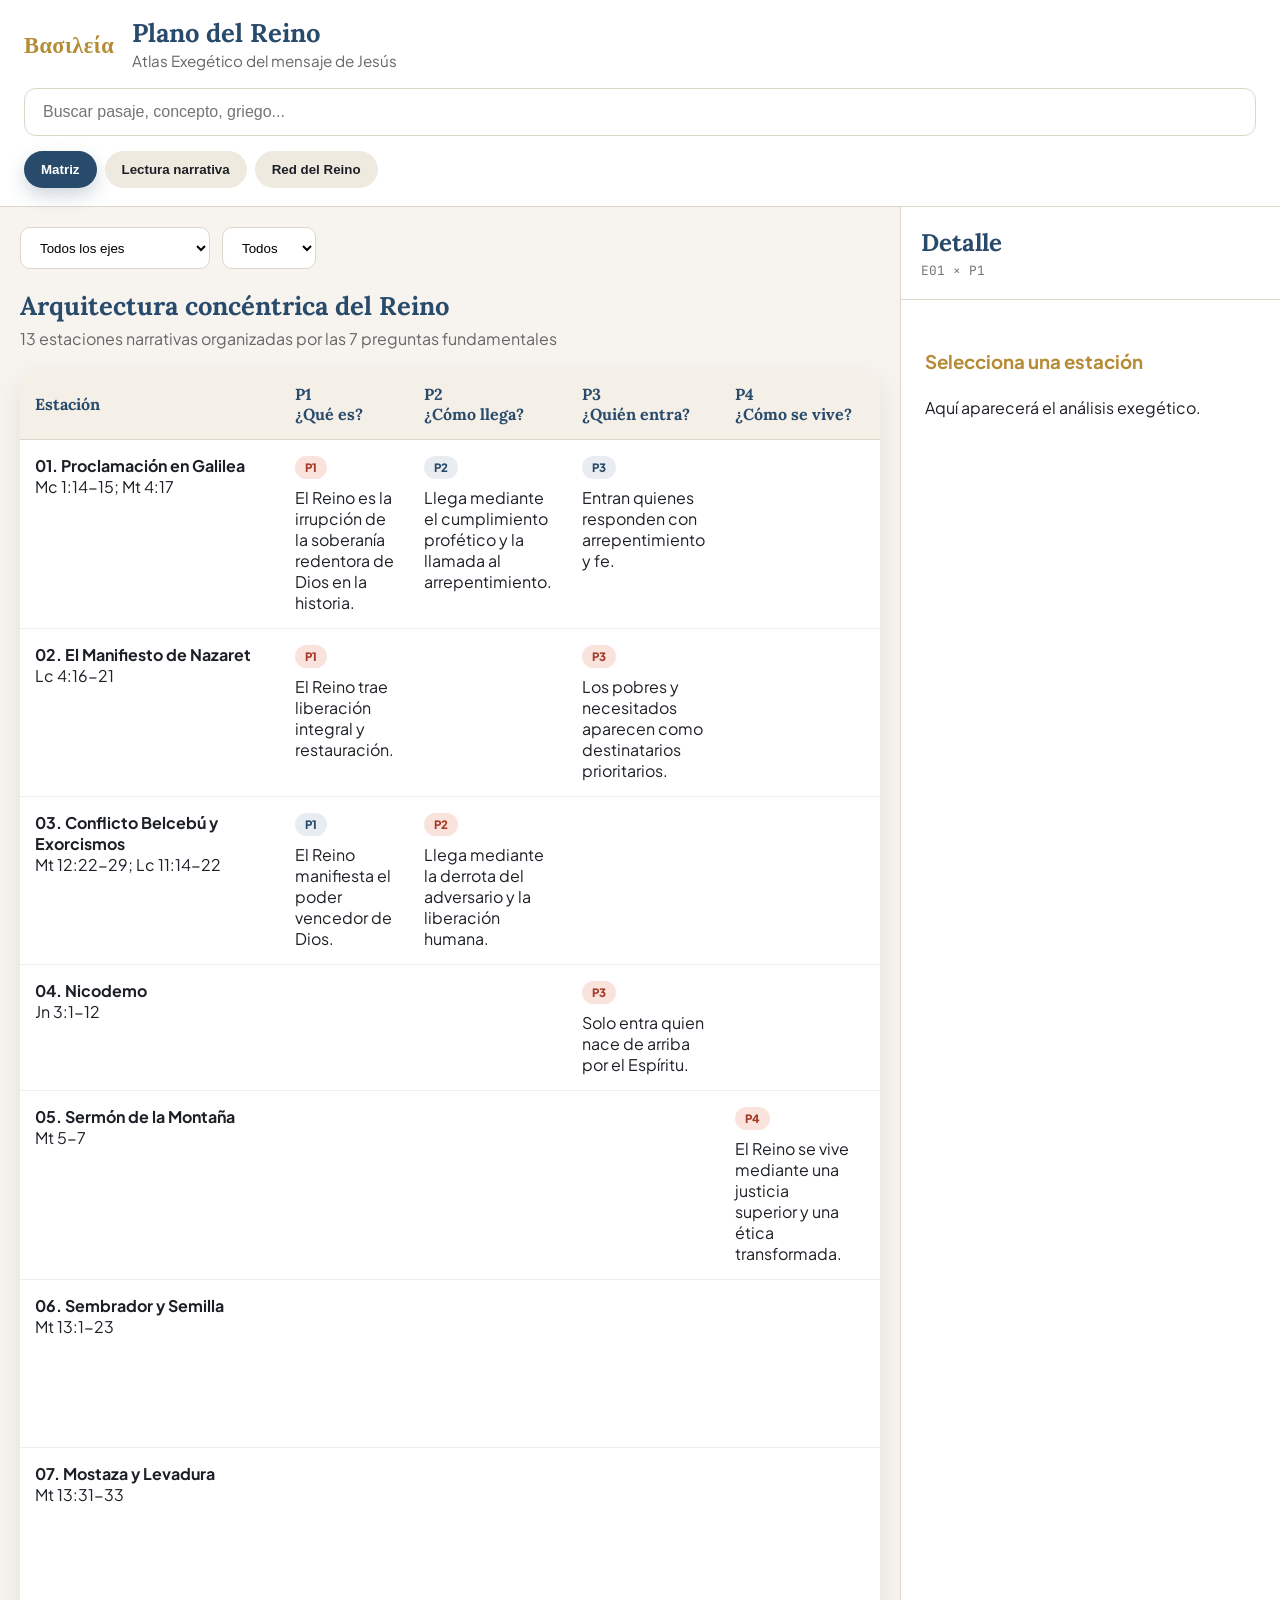
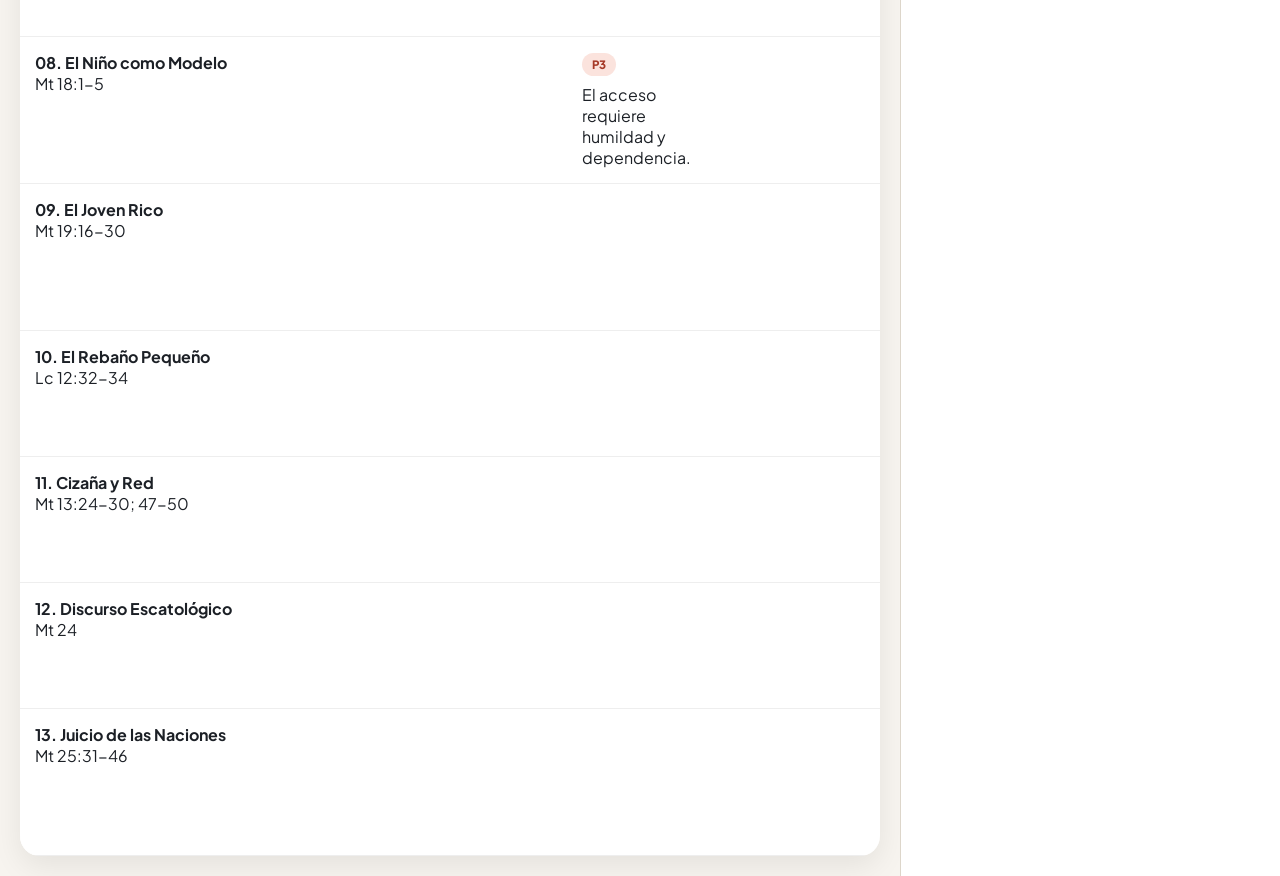
==== index.html @ 62391faa "Rename index (1).html to index.html" ====
<!DOCTYPE html>
<html lang="es">
<head>
  <meta charset="UTF-8">
  <meta name="viewport" content="width=device-width, initial-scale=1.0">
  <title>Plano del Reino | Atlas Exegético</title>
  <link rel="stylesheet" href="styles.css">
  <link href="https://fonts.googleapis.com/css2?family=Lora:wght@500;600;700&family=Plus+Jakarta+Sans:wght@400;500;600;700&family=JetBrains+Mono:wght@400;500&display=swap" rel="stylesheet">
</head>
<body>
  <header class="topbar">
    <div class="brand">
      <div class="logo">Βασιλεία</div>
      <div>
        <h1>Plano del Reino</h1>
        <p>Atlas Exegético del mensaje de Jesús</p>
      </div>
    </div>

    <div class="search-container">
      <input id="searchInput" type="search" placeholder="Buscar pasaje, concepto, griego..." aria-label="Buscar">
    </div>

    <div class="view-switcher" role="tablist" aria-label="Cambiar vista principal">
      <button class="view-btn active" onclick="changeView('matrix', event)" data-view="matrix" aria-pressed="true">Matriz</button>
      <button class="view-btn" onclick="changeView('narrative', event)" data-view="narrative" aria-pressed="false">Lectura narrativa</button>
      <button class="view-btn" onclick="changeView('graph', event)" data-view="graph" aria-pressed="false">Red del Reino</button>
    </div>
  </header>

  <main class="workspace">
    <section class="main-area">
      <div class="filters">
        <select id="axisFilter" aria-label="Filtrar por eje">
          <option value="all">Todos los ejes</option>
          <option value="P1">P1 — ¿Qué es?</option>
          <option value="P2">P2 — ¿Cómo llega?</option>
          <option value="P3">P3 — ¿Quién entra?</option>
          <option value="P4">P4 — ¿Cómo se vive?</option>
          <option value="P5">P5 — ¿Cómo crece?</option>
          <option value="P6">P6 — ¿Qué promete?</option>
          <option value="P7">P7 — ¿Cómo culmina?</option>
        </select>

        <select id="typeFilter" aria-label="Filtrar por tipo">
          <option value="all">Todos</option>
          <option value="primary">Núcleo</option>
          <option value="secondary">Eje</option>
        </select>
      </div>

      <div class="section-header">
        <h2>Arquitectura concéntrica del Reino</h2>
        <p>13 estaciones narrativas organizadas por las 7 preguntas fundamentales</p>
      </div>

      <div class="matrix-container">
        <table>
          <thead>
            <tr>
              <th>Estación</th>
              <th>P1<br>¿Qué es?</th>
              <th>P2<br>¿Cómo llega?</th>
              <th>P3<br>¿Quién entra?</th>
              <th>P4<br>¿Cómo se vive?</th>
              <th>P5<br>¿Cómo crece?</th>
              <th>P6<br>¿Qué promete?</th>
              <th>P7<br>¿Cómo culmina?</th>
            </tr>
          </thead>
          <tbody id="matrixBody"></tbody>
        </table>
      </div>

      <div id="narrativeView" class="hidden"></div>

      <section id="networkView" class="hidden">
        <div class="network-toolbar" aria-label="Subvistas de la red">
          <button id="mapToggle" class="view-btn active" type="button" aria-pressed="true" onclick="toggleNetworkView('map', event)">Mapa</button>
          <button id="graphToggle" class="view-btn" type="button" aria-pressed="false" onclick="toggleNetworkView('graph', event)">Grafo</button>
        </div>

        <div id="mapView">
          <div class="kingdom-map">
            <div class="ring ring-7"><span>P7<br>Consumación</span></div>
            <div class="ring ring-6"><span>P6<br>Promesa</span></div>
            <div class="ring ring-5"><span>P5<br>Crecimiento</span></div>
            <div class="ring ring-4"><span>P4<br>Vida del Reino</span></div>
            <div class="ring ring-3"><span>P3<br>Entrada</span></div>
            <div class="ring ring-2"><span>P2<br>Llegada</span></div>
            <div class="ring ring-1"><span>P1<br>Naturaleza</span></div>

            <div class="center-core">
              <h2>Βασιλεία</h2>
              <p>Reino de Dios</p>
              <small>Centro integrador</small>
            </div>
          </div>

          <div id="mapStations"></div>
        </div>

        <div id="graphView" class="hidden">
          <div class="graph-container">
            <svg id="kingdomGraph" preserveAspectRatio="xMidYMid meet"></svg>
          </div>

          <div class="graph-info">
            <h2>Red conceptual del Reino</h2>
            <p>Las estaciones están conectadas según su relación teológica y narrativa.</p>
          </div>
        </div>
      </section>
    </section>

    <aside class="detail-panel">
      <div class="panel-header">
        <h2>Detalle</h2>
        <span>E01 × P1</span>
      </div>

      <div class="panel-content" id="detailContent">
        <h3>Selecciona una estación</h3>
        <p>Aquí aparecerá el análisis exegético.</p>
      </div>
    </aside>
  </main>

  <script src="app.js"></script>
</body>
</html>
---- styles.css ----
:root {
  --paper: #F7F4EF;
  --white: #FFFFFF;
  --ink: #1C2026;
  --blue: #294B6B;
  --gold: #B58B35;
  --red: #A63A28;
  --border: #DDD6CA;
  --soft: #EFEAE0;

  --shadow-sm: 0 4px 12px rgba(0, 0, 0, 0.06);
  --shadow-md: 0 10px 30px rgba(0, 0, 0, 0.08);
  --shadow-lg: 0 12px 40px rgba(0, 0, 0, 0.14);

  --radius-sm: 10px;
  --radius-md: 16px;
  --radius-lg: 20px;

  --header-height: 180px;
  --panel-width: 380px;
  --content-max: 1600px;
}

*,
*::before,
*::after {
  box-sizing: border-box;
}

html {
  color-scheme: light;
}

body {
  margin: 0;
  background: var(--paper);
  color: var(--ink);
  font-family: "Plus Jakarta Sans", sans-serif;
  min-height: 100vh;
  overflow-x: hidden;
}

/* HEADER */
.topbar {
  background: var(--white);
  border-bottom: 1px solid var(--border);
  padding: 18px 24px;
}

.brand {
  display: flex;
  align-items: center;
  gap: 18px;
  flex-wrap: wrap;
}

.logo {
  font-family: "Lora", serif;
  font-size: 1.4rem;
  color: var(--gold);
  font-weight: 700;
  letter-spacing: 0.02em;
}

.brand h1 {
  margin: 0;
  font-family: "Lora", serif;
  color: var(--blue);
  font-size: clamp(1.4rem, 2vw, 1.9rem);
  line-height: 1.15;
}

.brand p {
  margin: 4px 0 0;
  color: #666;
  font-size: 0.95rem;
}

.search-container {
  margin-top: 18px;
}

.search-container input {
  width: 100%;
  padding: 14px 18px;
  border-radius: 12px;
  border: 1px solid var(--border);
  background: var(--white);
  font-size: 1rem;
  outline: none;
}

.search-container input:focus {
  border-color: var(--blue);
  box-shadow: 0 0 0 3px rgba(41, 75, 107, 0.14);
}

.view-switcher,
.network-toolbar {
  display: flex;
  gap: 8px;
  margin-top: 15px;
  flex-wrap: wrap;
}

.view-btn {
  appearance: none;
  border: 1px solid transparent;
  background: var(--soft);
  color: var(--ink);
  padding: 10px 16px;
  border-radius: 999px;
  font-weight: 700;
  cursor: pointer;
  transition: transform 0.18s ease, background-color 0.18s ease, color 0.18s ease, box-shadow 0.18s ease, border-color 0.18s ease;
}

.view-btn:hover {
  transform: translateY(-1px);
}

.view-btn:focus-visible {
  outline: 3px solid rgba(41, 75, 107, 0.28);
  outline-offset: 2px;
}

.view-btn.active,
.view-btn[aria-pressed="true"] {
  background: var(--blue);
  color: var(--white);
  box-shadow: 0 8px 18px rgba(41, 75, 107, 0.22);
  border-color: rgba(41, 75, 107, 0.16);
}

/* LAYOUT */
.workspace {
  display: grid;
  grid-template-columns: minmax(0, 1fr) var(--panel-width);
  min-height: calc(100vh - var(--header-height));
}

.main-area {
  min-width: 0;
  padding: 20px;
  overflow: auto;
}

.section-header {
  margin-bottom: 20px;
}

.section-header h2 {
  margin: 0;
  font-family: "Lora", serif;
  color: var(--blue);
  font-size: clamp(1.3rem, 2vw, 1.7rem);
}

.section-header p {
  margin: 6px 0 0;
  color: #666;
}

/* FILTERS */
.filters {
  display: flex;
  gap: 12px;
  flex-wrap: wrap;
  margin-bottom: 20px;
}

.filters select {
  padding: 10px 15px;
  border-radius: 10px;
  border: 1px solid var(--border);
  background: var(--white);
  min-height: 42px;
}

/* MATRIX */
.matrix-container {
  background: var(--white);
  border-radius: var(--radius-lg);
  overflow: auto;
  box-shadow: var(--shadow-md);
  -webkit-overflow-scrolling: touch;
  max-width: 100%;
}

.matrix-container table {
  border-collapse: collapse;
  width: 100%;
  min-width: 1200px;
}

.matrix-container th {
  position: sticky;
  top: 0;
  z-index: 2;
  background: #F4EFE7;
  padding: 15px;
  font-family: "Lora", serif;
  color: var(--blue);
  border-bottom: 1px solid var(--border);
  text-align: left;
  white-space: nowrap;
}

.matrix-container td {
  padding: 15px;
  border-bottom: 1px solid #eee;
  vertical-align: top;
}

.matrix-container td:first-child {
  position: sticky;
  left: 0;
  z-index: 1;
  background: var(--white);
  min-width: 260px;
  box-shadow: 8px 0 14px rgba(0, 0, 0, 0.02);
}

.matrix-container tr:hover td {
  background: #FBF8F1;
}

.tag {
  display: inline-flex;
  align-items: center;
  justify-content: center;
  padding: 4px 10px;
  border-radius: 999px;
  font-size: 0.72rem;
  font-weight: 800;
  letter-spacing: 0.02em;
  margin-bottom: 8px;
}

.tag.primary {
  background: #FBE3DD;
  color: var(--red);
}

.tag.secondary {
  background: #E9EDF2;
  color: var(--blue);
}

/* NARRATIVE */
.hidden {
  display: none !important;
}

.narrative-card {
  background: var(--white);
  padding: 22px;
  border-radius: var(--radius-lg);
  margin-bottom: 18px;
  box-shadow: var(--shadow-md);
}

.narrative-card h3 {
  margin: 0 0 12px;
  font-family: "Lora", serif;
  color: var(--blue);
  line-height: 1.25;
}

/* NETWORK VIEWS */
#networkView {
  display: block;
}

#mapView,
#graphView {
  width: 100%;
}

.graph-info {
  margin-top: 16px;
  padding: 0 4px;
}

.graph-info h2 {
  margin: 0;
  font-family: "Lora", serif;
  color: var(--blue);
}

.graph-info p {
  margin: 8px 0 0;
  color: #666;
}

.kingdom-map {
  position: relative;
  width: min(650px, 100%);
  aspect-ratio: 1 / 1;
  margin: 24px auto;
}

.ring {
  position: absolute;
  inset: auto;
  border-radius: 50%;
  border: 1px solid var(--border);
  display: flex;
  align-items: flex-start;
  justify-content: center;
  padding-top: 18px;
  font-size: 0.85rem;
  text-align: center;
  color: var(--blue);
}

.ring span {
  background: var(--white);
  padding: 8px 14px;
  border-radius: 999px;
  box-shadow: var(--shadow-sm);
}

.ring-7 { width: 100%; height: 100%; left: 0; top: 0; }
.ring-6 { width: calc(100% - 100px); height: calc(100% - 100px); left: 50px; top: 50px; }
.ring-5 { width: calc(100% - 200px); height: calc(100% - 200px); left: 100px; top: 100px; }
.ring-4 { width: calc(100% - 300px); height: calc(100% - 300px); left: 150px; top: 150px; }
.ring-3 { width: calc(100% - 390px); height: calc(100% - 390px); left: 195px; top: 195px; }
.ring-2 { width: calc(100% - 470px); height: calc(100% - 470px); left: 235px; top: 235px; }
.ring-1 { width: calc(100% - 530px); height: calc(100% - 530px); left: 265px; top: 265px; }

.center-core {
  position: absolute;
  width: 90px;
  height: 90px;
  left: calc(50% - 45px);
  top: calc(50% - 45px);
  border-radius: 50%;
  background: var(--white);
  display: flex;
  flex-direction: column;
  align-items: center;
  justify-content: center;
  text-align: center;
  box-shadow: var(--shadow-lg);
  padding: 6px;
}

.center-core h2 {
  margin: 0;
  font-family: "Lora", serif;
  color: var(--gold);
  font-size: 1rem;
}

.center-core p {
  margin: 2px 0 0;
  font-size: 0.68rem;
}

.center-core small {
  margin-top: 2px;
  font-size: 0.62rem;
  color: #666;
}

.reference {
  font-family: "JetBrains Mono", monospace;
  background: #F4EFE7;
  padding: 10px;
  border-radius: 10px;
  margin: 15px 0;
  color: var(--blue);
}

.panel-content h2 {
  margin: 0 0 12px;
  font-family: "Lora", serif;
  color: var(--blue);
}

.panel-content h3 {
  margin-top: 22px;
  margin-bottom: 10px;
  color: var(--gold);
}

.panel-content ul {
  padding-left: 20px;
  line-height: 1.8;
}

.panel-content hr {
  border: none;
  border-top: 1px solid var(--border);
  margin: 20px 0;
}

/* SVG GRAPH */
.graph-container {
  height: 750px;
  position: relative;
  background: var(--white);
  border-radius: 20px;
  box-shadow: var(--shadow-md);
  overflow: hidden;
}

#kingdomGraph {
  width: 100%;
  height: 100%;
  display: block;
}

.node {
  cursor: pointer;
}

.node circle {
  fill: var(--white);
  stroke: var(--blue);
  stroke-width: 2;
}

.node text {
  font-family: "Plus Jakarta Sans", sans-serif;
  font-size: 13px;
  text-anchor: middle;
  pointer-events: none;
}

.center-node circle {
  stroke: var(--gold);
  stroke-width: 4;
}

.connection {
  stroke: #CCC;
  stroke-width: 1.5;
}

/* DETAIL PANEL */
.detail-panel {
  width: var(--panel-width);
  background: var(--white);
  border-left: 1px solid var(--border);
  display: flex;
  flex-direction: column;
  min-width: 0;
}

.panel-header {
  padding: 20px;
  border-bottom: 1px solid var(--border);
}

.panel-header h2 {
  margin: 0;
  font-family: "Lora", serif;
  color: var(--blue);
}

.panel-header span {
  font-family: "JetBrains Mono", monospace;
  font-size: 0.8rem;
  color: #777;
}

.panel-content {
  padding: 24px;
  line-height: 1.7;
  overflow: auto;
}

/* RESPONSIVE */
@media (max-width: 1200px) {
  .workspace {
    grid-template-columns: minmax(0, 1fr) 320px;
  }

  .matrix-container table {
    min-width: 1100px;
  }
}

@media (max-width: 900px) {
  .workspace {
    grid-template-columns: 1fr;
  }

  .detail-panel {
    display: none;
  }

  .main-area {
    padding: 14px;
  }

  .filters {
    gap: 10px;
  }

  .filters select {
    flex: 1 1 180px;
  }

  .graph-container {
    height: 420px;
  }

  .kingdom-map {
    width: 340px;
    transform: scale(0.58);
    transform-origin: top center;
    margin: 12px auto 0;
  }
}

@media (max-width: 640px) {
  .topbar {
    padding: 14px 16px;
  }

  .brand {
    gap: 10px;
  }

  .search-container {
    margin-top: 14px;
  }

  .view-switcher,
  .network-toolbar {
    gap: 6px;
  }

  .view-btn {
    padding: 9px 14px;
    font-size: 0.92rem;
  }

  .section-header h2 {
    font-size: 1.22rem;
  }

  .matrix-container {
    border-radius: 14px;
  }

  .matrix-container table {
    min-width: 980px;
  }

  .matrix-container td:first-child {
    min-width: 220px;
  }

  .graph-container {
    height: 360px;
  }

  .kingdom-map {
    width: 280px;
    transform: scale(0.5);
  }
}

@media (hover: none) {
  .view-btn:hover {
    transform: none;
  }
}
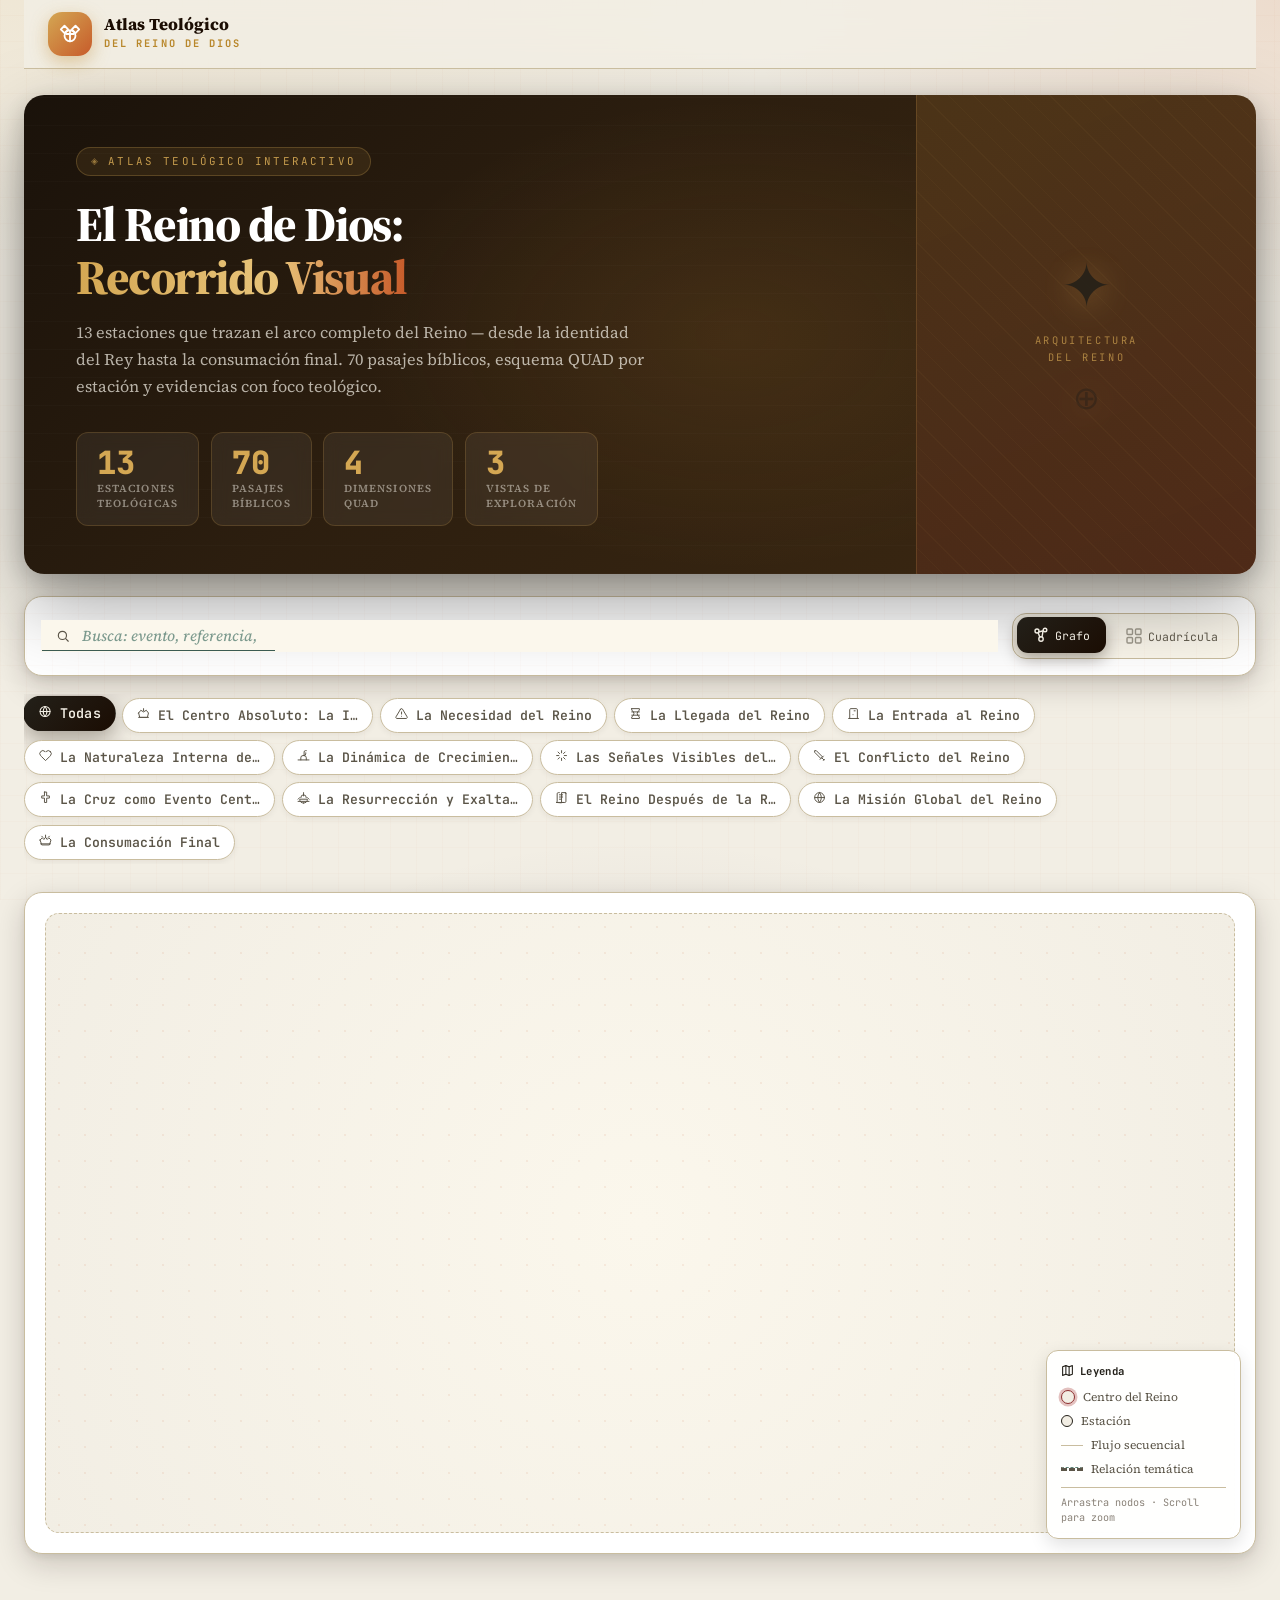
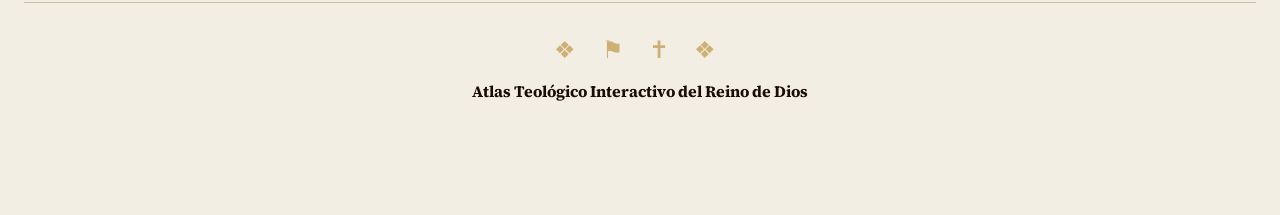
==== commit 536b9a44: "Rename index (1).html to index.html" ====
--- a/index.html
+++ b/index.html
@@ -1,131 +1,347 @@
-<!DOCTYPE html>
+<!doctype html>
 <html lang="es">
-<head>
-  <meta charset="UTF-8">
-  <meta name="viewport" content="width=device-width, initial-scale=1.0">
-  <title>Plano del Reino | Atlas Exegético</title>
-  <link rel="stylesheet" href="styles.css">
-  <link href="https://fonts.googleapis.com/css2?family=Lora:wght@500;600;700&family=Plus+Jakarta+Sans:wght@400;500;600;700&family=JetBrains+Mono:wght@400;500&display=swap" rel="stylesheet">
-</head>
-<body>
-  <header class="topbar">
-    <div class="brand">
-      <div class="logo">Βασιλεία</div>
-      <div>
-        <h1>Plano del Reino</h1>
-        <p>Atlas Exegético del mensaje de Jesús</p>
-      </div>
+  <head>
+    <meta charset="UTF-8" />
+    <meta name="viewport" content="width=device-width, initial-scale=1.0" />
+    <title>El Reino de Dios — Atlas Teológico Interactivo</title>
+
+    <!--
+    ═══════════════════════════════════════════════════════════
+    DECISIÓN TÉCNICA — GRAFO: D3.js v7 (force-simulation + SVG)
+    ═══════════════════════════════════════════════════════════
+    1. Force simulation nativa: repulsión, resortes y centro
+       sin depender de librerías de grafos pesadas.
+    2. Render SVG: control total sobre curvas bezier,
+       filtros de tinta, texturas de papel y tipografía
+       dentro de cada nodo — imposible con Canvas puro
+       a este nivel de detalle editorial.
+    3. Peso: ~70kb gzipped, sin dependencias.
+    ═══════════════════════════════════════════════════════════
+  -->
+
+    <!-- Tipografía editorial -->
+    <link rel="preconnect" href="https://fonts.googleapis.com" />
+    <link rel="preconnect" href="https://fonts.gstatic.com" crossorigin />
+    <link
+      href="https://fonts.googleapis.com/css2?family=JetBrains+Mono:wght@400;700&family=Source+Serif+4:ital,opsz,wght@0,8..60,300;0,8..60,400;0,8..60,600;0,8..60,700;1,8..60,400&display=swap"
+      rel="stylesheet"
+    />
+
+    <!-- D3.js v7 — fuerza + SVG (CDN) -->
+    <script src="https://d3js.org/d3.v7.min.js"></script>
+
+    <link rel="stylesheet" href="style.css" />
+  </head>
+  <body>
+    <!-- ════════════ ENVOLVENTE PRINCIPAL v4.0 ════════════ -->
+    <div class="wrap app-shell">
+      <!-- ════════════ CABECERA FIJA v4.0 ════════════ -->
+      <header class="app-header">
+        <div class="app-header-inner wrap">
+          <div class="brand" id="brandHome" style="cursor:pointer">
+            <div class="brand-mark" aria-hidden="true">
+              <svg width="22" height="22" viewBox="0 0 24 24" fill="none" stroke="currentColor" stroke-width="2" stroke-linecap="round" stroke-linejoin="round"><path d="M2 7l4-4 4 4-4 4z"/><path d="M14 7l4-4 4 4-4 4z"/><circle cx="12" cy="14" r="6"/><path d="M12 8v12M8 12h8"/></svg>
+            </div>
+            <div>
+              <div class="brand-title">Atlas Teológico</div>
+              <div class="brand-sub">DEL REINO DE DIOS</div>
+            </div>
+          </div>
+        </div>
+      </header>
+
+      <!-- ════════════ INTRODUCCIÓN v4.0 — Canva Hero ════════════ -->
+      <section class="intro" aria-label="Introducción">
+        <!-- Left: main content -->
+        <div class="intro-content">
+          <span class="eyebrow">ATLAS TEOLÓGICO INTERACTIVO</span>
+          <h1>El Reino de Dios:<br><span class="hero-accent">Recorrido Visual</span></h1>
+          <p>
+            13 estaciones que trazan el arco completo del Reino — desde la identidad del Rey hasta la consumación final.
+            70 pasajes bíblicos, esquema QUAD por estación y evidencias con foco teológico.
+          </p>
+          <div class="stats-row" id="heroStats">
+            <div class="stat-pill">
+              <span class="stat-num">13</span>
+              <span class="stat-lbl">Estaciones<br>teológicas</span>
+            </div>
+            <div class="stat-pill">
+              <span class="stat-num">70</span>
+              <span class="stat-lbl">Pasajes<br>bíblicos</span>
+            </div>
+            <div class="stat-pill">
+              <span class="stat-num">4</span>
+              <span class="stat-lbl">Dimensiones<br>QUAD</span>
+            </div>
+            <div class="stat-pill">
+              <span class="stat-num">3</span>
+              <span class="stat-lbl">Vistas de<br>exploración</span>
+            </div>
+          </div>
+        </div>
+        <!-- Right: decorative accent -->
+        <div class="intro-accent" aria-hidden="true">
+          <div class="intro-accent-glyph">✦</div>
+          <div class="intro-accent-label">ARQUITECTURA<br>DEL REINO</div>
+          <div class="intro-accent-glyph" style="font-size:2em;opacity:0.4;">⊕</div>
+        </div>
+      </section>
+
+      <!-- ════════════ BARRA DE HERRAMIENTAS v4.0 ════════════ -->
+      <nav class="toolbar" aria-label="Herramientas de navegación">
+        <div class="search-wrap" style="position:relative;flex:1;min-width:240px;">
+          <span class="search-icon" aria-hidden="true" style="position:absolute;left:14px;top:50%;transform:translateY(-50%);color:var(--tinta-dim);pointer-events:none;display:inline-flex;"><svg width="14" height="14" viewBox="0 0 24 24" fill="none" stroke="currentColor" stroke-width="2" stroke-linecap="round" stroke-linejoin="round"><circle cx="11" cy="11" r="7"/><path d="M21 21l-4.35-4.35"/></svg></span>
+          <input
+            type="search"
+            id="freeSearch"
+            placeholder="Busca: evento, referencia, concepto, foco…"
+            autocomplete="off"
+            spellcheck="false"
+            aria-label="Buscar en el atlas"
+            style="padding-left:40px;"
+          />
+          <button class="clear-btn" id="clearBtn" type="button" style="position:absolute;right:10px;top:50%;transform:translateY(-50%);border:none;background:transparent;color:var(--tinta-dim);font-weight:700;cursor:pointer;opacity:0;pointer-events:none;transition:all .2s;">✕</button>
+          <span class="count-badge" id="resultHint" style="position:absolute;right:44px;top:50%;transform:translateY(-50%);font-size:.72em;padding:2px 8px;border-radius:100px;opacity:0;pointer-events:none;"></span>
+        </div>
+
+        <!-- Toggle grafo / cuadrícula -->
+        <div
+          class="view-toggle"
+          role="tablist"
+          aria-label="Vista de navegación"
+        >
+          <button
+            class="toggle-btn active"
+            id="toggleGraph"
+            role="tab"
+            aria-selected="true"
+            aria-controls="graphView"
+            data-view="graph"
+            type="button"
+          >
+            <svg
+              width="16"
+              height="16"
+              viewBox="0 0 16 16"
+              fill="none"
+              stroke="currentColor"
+              stroke-width="1.4"
+            >
+              <circle cx="4" cy="4" r="2" />
+              <circle cx="12" cy="3" r="1.8" />
+              <circle cx="8" cy="12" r="2.2" />
+              <line x1="5.5" y1="5" x2="10.5" y2="3.8" />
+              <line x1="5" y1="5.5" x2="7" y2="10.5" />
+              <line x1="10" y1="4.2" x2="9" y2="10.2" />
+            </svg>
+            Grafo
+          </button>
+          <button
+            class="toggle-btn"
+            id="toggleGrid"
+            role="tab"
+            aria-selected="false"
+            aria-controls="stationsGrid"
+            data-view="grid"
+            type="button"
+          >
+            <svg
+              width="16"
+              height="16"
+              viewBox="0 0 16 16"
+              fill="none"
+              stroke="currentColor"
+              stroke-width="1.4"
+            >
+              <rect x="1" y="1" width="5.5" height="5.5" rx="1" />
+              <rect x="9.5" y="1" width="5.5" height="5.5" rx="1" />
+              <rect x="1" y="9.5" width="5.5" height="5.5" rx="1" />
+              <rect x="9.5" y="9.5" width="5.5" height="5.5" rx="1" />
+            </svg>
+            Cuadrícula
+          </button>
+        </div>
+      </nav>
+
+      <!-- ════════════ CHIPS DE PREGUNTAS v4.0 ════════════ -->
+      <div
+        class="chip-row"
+        id="chipRow"
+        role="list"
+        aria-label="Filtros por estación"
+      ></div>
+
+      <!-- ════════════ ÁREA DE CONTENIDO PRINCIPAL ════════════ -->
+      <main class="content-area">
+        <!-- Vista de grafo -->
+        <section
+          class="graph-view active"
+          id="graphView"
+          role="tabpanel"
+          aria-label="Mapa de estaciones"
+        >
+          <div class="graph-viewport" id="graphViewport">
+            <div class="graph-surface" id="graphSurface"></div>
+          </div>
+
+          <aside
+            class="graph-legend"
+            id="graphLegend"
+            aria-label="Leyenda del grafo"
+          >
+            <div class="legend-title"><svg width="13" height="13" viewBox="0 0 24 24" fill="none" stroke="currentColor" stroke-width="2" stroke-linecap="round" stroke-linejoin="round" style="margin-right:6px;vertical-align:-2px;"><path d="M9 3 3 5v16l6-2 6 2 6-2V3l-6 2-6-2z"/><path d="M9 3v16"/><path d="M15 5v16"/></svg>Leyenda</div>
+            <div class="legend-item">
+              <span class="legend-node legend-node--center"></span>
+              <span>Centro del Reino</span>
+            </div>
+            <div class="legend-item">
+              <span class="legend-node legend-node--station"></span>
+              <span>Estación</span>
+            </div>
+            <div class="legend-item">
+              <span class="legend-line legend-line--seq"></span>
+              <span>Flujo secuencial</span>
+            </div>
+            <div class="legend-item">
+              <span class="legend-line legend-line--cross"></span>
+              <span>Relación temática</span>
+            </div>
+            <div class="legend-hint">
+              Arrastra nodos · Scroll para zoom
+            </div>
+          </aside>
+
+          <div
+            class="graph-tooltip"
+            id="graphTooltip"
+            role="tooltip"
+            aria-hidden="true"
+          ></div>
+        </section>
+
+        <!-- Vista de cuadrícula -->
+        <section
+          class="stations-grid"
+          id="stationsGrid"
+          role="tabpanel"
+          aria-label="Cuadrícula de estaciones"
+        ></section>
+      </main>
+
+      <!-- ════════════ VISTA DE DETALLE v4.0 ════════════ -->
+      <section class="page-view" id="pageView" aria-label="Detalle de estación">
+        <!-- Barra de navegación superior -->
+        <nav
+          class="page-nav"
+          id="pageNav"
+          aria-label="Navegación entre estaciones"
+        >
+          <button class="back-btn" id="pageBackBtn" type="button">
+            ← Volver al atlas
+          </button>
+          <span class="pos" id="pagePos"></span>
+          <div class="nav-btns">
+            <button id="pagePrevBtn" type="button">← Anterior</button>
+            <button id="pageNextBtn" type="button">Siguiente →</button>
+          </div>
+        </nav>
+
+        <!-- Encabezado premium -->
+        <div class="page-header" id="pageHeader">
+          <div class="page-eyebrow">◈ ESTACIÓN TEOLÓGICA</div>
+          <h2 class="page-title" id="pageTitle"></h2>
+          <div class="page-question" id="pageQuestion"></div>
+        </div>
+
+        <!-- Solapas -->
+        <div
+          class="detail-tabs"
+          role="tablist"
+          aria-label="Secciones de la estación"
+        >
+          <button
+            class="detail-tab active"
+            role="tab"
+            aria-selected="true"
+            aria-controls="tabSynthesis"
+            id="tabBtnSynthesis"
+            data-tab="synthesis"
+            type="button"
+          >
+            <span class="tab-marker"></span>
+            <svg width="15" height="15" viewBox="0 0 24 24" fill="none" stroke="currentColor" stroke-width="1.8" stroke-linecap="round" stroke-linejoin="round" aria-hidden="true"><path d="M4 19.5A2.5 2.5 0 0 1 6.5 17H20"/><path d="M6.5 2H20v20H6.5A2.5 2.5 0 0 1 4 19.5v-15A2.5 2.5 0 0 1 6.5 2z"/></svg>
+            Síntesis
+          </button>
+          <button
+            class="detail-tab"
+            role="tab"
+            aria-selected="false"
+            aria-controls="tabTheology"
+            id="tabBtnTheology"
+            data-tab="theology"
+            type="button"
+          >
+            <span class="tab-marker"></span>
+            <svg width="15" height="15" viewBox="0 0 24 24" fill="none" stroke="currentColor" stroke-width="1.8" stroke-linecap="round" stroke-linejoin="round" aria-hidden="true"><rect x="3" y="3" width="7" height="7" rx="1"/><rect x="14" y="3" width="7" height="7" rx="1"/><rect x="3" y="14" width="7" height="7" rx="1"/><rect x="14" y="14" width="7" height="7" rx="1"/></svg>
+            Teología QUAD
+          </button>
+          <button
+            class="detail-tab"
+            role="tab"
+            aria-selected="false"
+            aria-controls="tabEvidences"
+            id="tabBtnEvidences"
+            data-tab="evidences"
+            type="button"
+          >
+            <span class="tab-marker"></span>
+            <svg width="15" height="15" viewBox="0 0 24 24" fill="none" stroke="currentColor" stroke-width="1.8" stroke-linecap="round" stroke-linejoin="round" aria-hidden="true"><path d="M12 20h9"/><path d="M16.5 3.5a2.121 2.121 0 0 1 3 3L7 19l-4 1 1-4L16.5 3.5z"/></svg>
+            Evidencias Bíblicas
+          </button>
+        </div>
+
+        <!-- Paneles -->
+        <div class="detail-panels" id="detailPanels">
+          <article
+            class="detail-panel active"
+            id="tabSynthesis"
+            role="tabpanel"
+            aria-labelledby="tabBtnSynthesis"
+            data-tab="synthesis"
+          >
+            <div class="page-prose" id="synthesisContent"></div>
+          </article>
+
+          <article
+            class="detail-panel"
+            id="tabTheology"
+            role="tabpanel"
+            aria-labelledby="tabBtnTheology"
+            data-tab="theology"
+          >
+            <div id="theologyContent"></div>
+          </article>
+
+          <article
+            class="detail-panel"
+            id="tabEvidences"
+            role="tabpanel"
+            aria-labelledby="tabBtnEvidences"
+            data-tab="evidences"
+          >
+            <div id="evidencesContent"></div>
+          </article>
+        </div>
+      </section>
+
+      <!-- ════════════ FOOTER ════════════ -->
+      <footer class="app-footer" role="contentinfo">
+        <div class="foot-glyphs" aria-hidden="true">❖ ⚑ ✝ ❖</div>
+        <p class="foot-main">Atlas Teológico Interactivo del Reino de Dios</p>
+      </footer>
     </div>
-
-    <div class="search-container">
-      <input id="searchInput" type="search" placeholder="Buscar pasaje, concepto, griego..." aria-label="Buscar">
-    </div>
-
-    <div class="view-switcher" role="tablist" aria-label="Cambiar vista principal">
-      <button class="view-btn active" onclick="changeView('matrix', event)" data-view="matrix" aria-pressed="true">Matriz</button>
-      <button class="view-btn" onclick="changeView('narrative', event)" data-view="narrative" aria-pressed="false">Lectura narrativa</button>
-      <button class="view-btn" onclick="changeView('graph', event)" data-view="graph" aria-pressed="false">Red del Reino</button>
-    </div>
-  </header>
-
-  <main class="workspace">
-    <section class="main-area">
-      <div class="filters">
-        <select id="axisFilter" aria-label="Filtrar por eje">
-          <option value="all">Todos los ejes</option>
-          <option value="P1">P1 — ¿Qué es?</option>
-          <option value="P2">P2 — ¿Cómo llega?</option>
-          <option value="P3">P3 — ¿Quién entra?</option>
-          <option value="P4">P4 — ¿Cómo se vive?</option>
-          <option value="P5">P5 — ¿Cómo crece?</option>
-          <option value="P6">P6 — ¿Qué promete?</option>
-          <option value="P7">P7 — ¿Cómo culmina?</option>
-        </select>
-
-        <select id="typeFilter" aria-label="Filtrar por tipo">
-          <option value="all">Todos</option>
-          <option value="primary">Núcleo</option>
-          <option value="secondary">Eje</option>
-        </select>
-      </div>
-
-      <div class="section-header">
-        <h2>Arquitectura concéntrica del Reino</h2>
-        <p>13 estaciones narrativas organizadas por las 7 preguntas fundamentales</p>
-      </div>
-
-      <div class="matrix-container">
-        <table>
-          <thead>
-            <tr>
-              <th>Estación</th>
-              <th>P1<br>¿Qué es?</th>
-              <th>P2<br>¿Cómo llega?</th>
-              <th>P3<br>¿Quién entra?</th>
-              <th>P4<br>¿Cómo se vive?</th>
-              <th>P5<br>¿Cómo crece?</th>
-              <th>P6<br>¿Qué promete?</th>
-              <th>P7<br>¿Cómo culmina?</th>
-            </tr>
-          </thead>
-          <tbody id="matrixBody"></tbody>
-        </table>
-      </div>
-
-      <div id="narrativeView" class="hidden"></div>
-
-      <section id="networkView" class="hidden">
-        <div class="network-toolbar" aria-label="Subvistas de la red">
-          <button id="mapToggle" class="view-btn active" type="button" aria-pressed="true" onclick="toggleNetworkView('map', event)">Mapa</button>
-          <button id="graphToggle" class="view-btn" type="button" aria-pressed="false" onclick="toggleNetworkView('graph', event)">Grafo</button>
-        </div>
-
-        <div id="mapView">
-          <div class="kingdom-map">
-            <div class="ring ring-7"><span>P7<br>Consumación</span></div>
-            <div class="ring ring-6"><span>P6<br>Promesa</span></div>
-            <div class="ring ring-5"><span>P5<br>Crecimiento</span></div>
-            <div class="ring ring-4"><span>P4<br>Vida del Reino</span></div>
-            <div class="ring ring-3"><span>P3<br>Entrada</span></div>
-            <div class="ring ring-2"><span>P2<br>Llegada</span></div>
-            <div class="ring ring-1"><span>P1<br>Naturaleza</span></div>
-
-            <div class="center-core">
-              <h2>Βασιλεία</h2>
-              <p>Reino de Dios</p>
-              <small>Centro integrador</small>
-            </div>
-          </div>
-
-          <div id="mapStations"></div>
-        </div>
-
-        <div id="graphView" class="hidden">
-          <div class="graph-container">
-            <svg id="kingdomGraph" preserveAspectRatio="xMidYMid meet"></svg>
-          </div>
-
-          <div class="graph-info">
-            <h2>Red conceptual del Reino</h2>
-            <p>Las estaciones están conectadas según su relación teológica y narrativa.</p>
-          </div>
-        </div>
-      </section>
-    </section>
-
-    <aside class="detail-panel">
-      <div class="panel-header">
-        <h2>Detalle</h2>
-        <span>E01 × P1</span>
-      </div>
-
-      <div class="panel-content" id="detailContent">
-        <h3>Selecciona una estación</h3>
-        <p>Aquí aparecerá el análisis exegético.</p>
-      </div>
-    </aside>
-  </main>
-
-  <script src="app.js"></script>
-</body>
+    <!-- /.wrap -->
+
+    <script src="app.js"></script>
+  </body>
 </html>
--- a/style.css
+++ b/style.css
@@ -0,0 +1,2932 @@
+/* ═══════════════════════════════════════════════════════════════
+   EL REINO DE DIOS — Atlas Teológico Interactivo
+   Paleta: papel, tinta, sello bermellón, glosa, foco ámbar
+   ═══════════════════════════════════════════════════════════════ */
+
+/* ─── Variables de diseño ─── */
+:root {
+  /* Papel (fondos) */
+  --papel: #F2EEE4;
+  --papel-2: #EAE4D4;
+  --papel-3: #E2D9C8;
+  --vitela: #D8CFB8;
+  --vitela-line: #c9bd9f;
+
+  /* Tintas (texto) */
+  --tinta: #232019;
+  --tinta-dim: #5b5548;
+  --tinta-faint: #8a8278;
+
+  /* Acentos */
+  --sello: #8B2E2E;
+  --sello-soft: #b9645f;
+  --glosa: #3B5B52;
+  --glosa-soft: #5d8377;
+  --foco: #C98A3A;
+  --foco-soft: #e8c893;
+
+  /* Sombras */
+  --shadow-sm: 0 2px 8px rgba(35,32,25,.08);
+  --shadow-md: 0 8px 24px rgba(35,32,25,.12);
+  --shadow-lg: 0 12px 34px rgba(35,32,25,.14);
+  --shadow-node: 0 3px 10px rgba(35,32,25,.15);
+
+  /* Tipografía */
+  --font-serif: 'Source Serif 4', Georgia, 'Times New Roman', serif;
+  --font-mono: 'JetBrains Mono', 'Fira Code', 'Consolas', monospace;
+
+  /* Espaciado */
+  --radius-sm: 4px;
+  --radius-md: 6px;
+  --radius-lg: 10px;
+
+  /* Transiciones */
+  --ease-out: cubic-bezier(.22,.61,.36,1);
+  --ease-in-out: cubic-bezier(.65,0,.35,1);
+  --dur-fast: .18s;
+  --dur-med: .35s;
+  --dur-slow: .55s;
+
+  /* Grafo */
+  --node-r: 28;
+  --node-center-r: 40;
+  --link-seq: 1.8;
+  --link-cross: 1.2;
+}
+
+
+/* ─── Reset y base ─── */
+*, *::before, *::after { box-sizing: border-box; margin: 0; padding: 0; }
+
+html {
+  scroll-behavior: smooth;
+  -webkit-font-smoothing: antialiased;
+  -moz-osx-font-smoothing: grayscale;
+}
+
+body {
+  background:
+    repeating-linear-gradient(0deg, rgba(35,32,25,.015) 0px, rgba(35,32,25,.015) 1px, transparent 1px, transparent 26px),
+    var(--papel);
+  color: var(--tinta);
+  font-family: var(--font-serif);
+  font-size: 16px;
+  line-height: 1.6;
+  min-height: 100vh;
+  padding-bottom: 70px;
+  overflow-x: hidden;
+}
+
+.wrap { max-width: 1280px; margin: 0 auto; padding: 0 24px; }
+
+
+/* ─── Scrollbar ─── */
+::-webkit-scrollbar { width: 9px; height: 9px; }
+::-webkit-scrollbar-thumb { background: var(--vitela-line); border-radius: 8px; }
+::-webkit-scrollbar-track { background: var(--papel-2); }
+
+
+/* ═══════════════════════════════════════════════════════════════
+   HEADER
+   ═══════════════════════════════════════════════════════════════ */
+.topbar { border-bottom: 2px solid var(--tinta); padding: 22px 0 16px; }
+.title-block h1 { font-size: 1.45em; font-weight: 700; letter-spacing: .2px; }
+.title-block p { font-size: .85em; color: var(--tinta-dim); font-style: italic; margin-top: 3px; }
+
+
+/* ═══════════════════════════════════════════════════════════════
+   INTRO
+   ═══════════════════════════════════════════════════════════════ */
+.intro {
+  /* Layout + collapse transition — overridden by hero block below */
+  margin: 26px auto 22px;
+  transition: opacity var(--dur-med) var(--ease-out), transform var(--dur-med) var(--ease-out), max-height var(--dur-med) var(--ease-out), margin var(--dur-med) var(--ease-out);
+  max-height: 1200px; overflow: hidden;
+}
+.intro.hidden-by-page {
+  opacity: 0; transform: translateY(-8px); pointer-events: none;
+  max-height: 0; margin: 0;
+}
+.eyebrow {
+  font-family: var(--font-mono); font-size: .68em; letter-spacing: 2px;
+  text-transform: uppercase; color: var(--glosa); display: block; margin-bottom: 7px;
+}
+
+
+/* ═══════════════════════════════════════════════════════════════
+   TOOLBAR
+   ═══════════════════════════════════════════════════════════════ */
+.toolbar {
+  display: flex; gap: 14px; align-items: center; flex-wrap: wrap;
+  margin-bottom: 18px; padding: 13px 16px;
+  background: var(--papel-2); border: 1px solid var(--vitela-line);
+  border-radius: var(--radius-md);
+  transition: opacity var(--dur-med) var(--ease-out), transform var(--dur-med) var(--ease-out), max-height var(--dur-med) var(--ease-out), margin var(--dur-med) var(--ease-out), padding var(--dur-med) var(--ease-out);
+  max-height: 120px; overflow: hidden;
+}
+.toolbar.hidden-by-page {
+  opacity: 0; transform: translateY(-8px); pointer-events: none;
+  max-height: 0; margin: 0; padding: 0;
+}
+.toolbar label {
+  font-size: .78em; color: var(--tinta-dim);
+  font-family: var(--font-mono); letter-spacing: .4px;
+}
+.toolbar input[type="search"] {
+  font-family: var(--font-serif); font-style: italic; font-size: .95em;
+  border: none; border-bottom: 1.5px solid var(--glosa);
+  background: transparent; color: var(--glosa);
+  padding: 4px 2px; flex: 1; min-width: 180px; outline: none;
+  transition: border-color var(--dur-fast);
+}
+.toolbar input[type="search"]::placeholder { color: var(--glosa-soft); opacity: .8; }
+.toolbar input[type="search"]:focus { border-color: var(--foco); }
+
+.clear-btn {
+  font-family: var(--font-mono); font-size: .72em; color: var(--tinta-dim);
+  background: transparent; border: 1px solid var(--vitela-line);
+  padding: 6px 13px; border-radius: 14px; cursor: pointer; white-space: nowrap;
+  transition: all var(--dur-fast);
+}
+.clear-btn:hover { border-color: var(--tinta); color: var(--tinta); }
+.toolbar .hint { font-size: .8em; color: var(--glosa); font-style: italic; white-space: nowrap; }
+
+/* ─── Toggle grafo / cuadrícula ─── */
+.view-toggle {
+  display: flex; gap: 4px; margin-left: auto;
+  background: var(--papel); border: 1px solid var(--vitela-line);
+  border-radius: var(--radius-sm); padding: 3px;
+}
+.toggle-btn {
+  font-family: var(--font-mono); font-size: .72em; color: var(--tinta-dim);
+  background: transparent; border: none; padding: 6px 12px;
+  border-radius: 3px; cursor: pointer; display: flex;
+  align-items: center; gap: 6px; transition: all var(--dur-fast); white-space: nowrap;
+}
+.toggle-btn svg { flex-shrink: 0; opacity: .6; transition: opacity var(--dur-fast); }
+.toggle-btn:hover { color: var(--tinta); }
+.toggle-btn:hover svg { opacity: 1; }
+.toggle-btn.active { background: var(--tinta); color: var(--papel); }
+.toggle-btn.active svg { opacity: 1; stroke: var(--papel); }
+
+
+/* ═══════════════════════════════════════════════════════════════
+   CHIPS
+   ═══════════════════════════════════════════════════════════════ */
+.chip-row {
+  display: flex; flex-wrap: wrap; gap: 7px; margin-bottom: 28px;
+  transition: opacity var(--dur-med) var(--ease-out), transform var(--dur-med) var(--ease-out), max-height var(--dur-med) var(--ease-out), margin var(--dur-med) var(--ease-out);
+  max-height: 300px; overflow: hidden;
+}
+.chip-row.hidden-by-page {
+  opacity: 0; transform: translateY(-8px); pointer-events: none;
+  max-height: 0; margin: 0;
+}
+.chip {
+  font-family: var(--font-mono); font-size: .72em; color: var(--tinta-dim);
+  background: var(--papel-2); border: 1px solid var(--vitela-line);
+  padding: 7px 13px; border-radius: 20px; cursor: pointer;
+  transition: all var(--dur-fast);
+}
+.chip:hover { border-color: var(--glosa); color: var(--glosa); }
+.chip.active { background: var(--tinta); color: var(--papel); border-color: var(--tinta); }
+
+
+/* ═══════════════════════════════════════════════════════════════
+   ÁREA DE CONTENIDO PRINCIPAL
+   ═══════════════════════════════════════════════════════════════ */
+.content-area { position: relative; min-height: 500px; }
+
+
+/* ═══════════════════════════════════════════════════════════════
+   VISTA DE GRAFO
+   ═══════════════════════════════════════════════════════════════ */
+.graph-view { display: none; position: relative; }
+.graph-view.active { display: block; animation: fade-in var(--dur-med) var(--ease-out); }
+
+.graph-viewport {
+  position: relative; width: 100%; height: 620px; overflow: hidden;
+  border: 1.5px solid var(--tinta); border-radius: var(--radius-md);
+  background:
+    radial-gradient(circle at 50% 42%, rgba(201,138,58,.035) 0%, transparent 55%),
+    repeating-linear-gradient(0deg, rgba(35,32,25,.006) 0px, rgba(35,32,25,.006) 1px, transparent 1px, transparent 24px),
+    repeating-linear-gradient(90deg, rgba(35,32,25,.006) 0px, rgba(35,32,25,.006) 1px, transparent 1px, transparent 24px),
+    var(--papel-2);
+  cursor: grab; user-select: none; -webkit-user-select: none;
+}
+.graph-viewport:active { cursor: grabbing; }
+
+.graph-surface {
+  position: absolute; top: 0; left: 0;
+  width: 0; height: 0; transform-origin: 0 0;
+}
+.graph-surface svg { overflow: visible; }
+
+/* ─── Enlaces ─── */
+.graph-link {
+  fill: none; stroke: var(--vitela-line); stroke-linecap: round;
+  transition: stroke var(--dur-fast), stroke-width var(--dur-fast), opacity var(--dur-fast);
+}
+.graph-link--seq { stroke: var(--vitela-line); stroke-width: var(--link-seq); }
+.graph-link--cross {
+  stroke: var(--glosa-soft); stroke-width: var(--link-cross);
+  stroke-dasharray: 6 4; opacity: .45;
+}
+.graph-link.highlighted { stroke: var(--foco); stroke-width: 3; opacity: 1; }
+.graph-link.dimmed { opacity: .08; }
+
+/* ─── Nodos ─── */
+.graph-node { cursor: pointer; transition: opacity var(--dur-fast); }
+.graph-node-icon { color: var(--tinta-dim); pointer-events: none; }
+.graph-node-icon svg { overflow: visible; }
+.graph-node.dimmed { opacity: .15; }
+
+.graph-node-circle {
+  fill: var(--papel); stroke: var(--tinta); stroke-width: 2;
+  transition: fill var(--dur-fast), stroke var(--dur-fast), stroke-width var(--dur-fast), filter var(--dur-fast);
+}
+.graph-node:hover .graph-node-circle {
+  fill: var(--papel-2); stroke-width: 2.5;
+  filter: drop-shadow(0 3px 8px rgba(35,32,25,.18));
+}
+
+/* Centro */
+.graph-node--center .graph-node-circle {
+  fill: var(--papel); stroke: var(--sello); stroke-width: 2.5;
+}
+.graph-node--center:hover .graph-node-circle {
+  fill: var(--papel-2); stroke-width: 3;
+  filter: drop-shadow(0 4px 12px rgba(139,46,46,.2));
+}
+
+/* Anillo pulsante */
+.graph-node-ring {
+  fill: none; stroke: var(--sello-soft); stroke-width: 1.2;
+  stroke-dasharray: 4 3; opacity: .4;
+  transform-origin: center; transform-box: fill-box;
+}
+
+/* Nodo activo */
+.graph-node--active .graph-node-circle {
+  stroke: var(--foco); stroke-width: 3;
+}
+.graph-node--active .graph-node-ring {
+  animation: pulse-ink 2.4s ease-in-out infinite;
+}
+.graph-node--active:not(.graph-node--center) .graph-node-ring {
+  stroke: var(--foco-soft);
+}
+
+/* Nodo resaltado por chip/búsqueda */
+.graph-node--highlight .graph-node-circle {
+  stroke: var(--foco); stroke-width: 2.8; fill: var(--foco-soft);
+}
+.graph-node--highlight .graph-node-label { fill: var(--tinta); font-weight: 600; }
+
+/* Texto del nodo */
+.graph-node-num {
+  font-family: var(--font-mono); font-weight: 700;
+  fill: var(--foco); text-anchor: middle; dominant-baseline: central;
+  pointer-events: none;
+}
+.graph-node--center .graph-node-num { fill: var(--sello); font-size: 18px; }
+
+.graph-node-label {
+  font-family: var(--font-serif); font-size: 11px;
+  fill: var(--tinta-dim); text-anchor: middle;
+  pointer-events: none;
+}
+
+/* ─── Tooltip ─── */
+.graph-tooltip {
+  position: fixed; z-index: 1000; max-width: 280px;
+  padding: 14px 16px; background: var(--papel);
+  border: 1.5px solid var(--tinta); border-radius: var(--radius-md);
+  box-shadow: var(--shadow-lg); pointer-events: none;
+  opacity: 0; transform: translateY(6px);
+  transition: opacity var(--dur-fast) var(--ease-out), transform var(--dur-fast) var(--ease-out);
+}
+.graph-tooltip.visible { opacity: 1; transform: translateY(0); }
+.graph-tooltip .tt-num {
+  font-family: var(--font-mono); font-size: .72em; font-weight: 700;
+  color: var(--foco); letter-spacing: .5px;
+}
+.graph-tooltip .tt-title {
+  font-size: .95em; font-weight: 700; margin: 4px 0 6px; line-height: 1.3;
+}
+.graph-tooltip .tt-question {
+  font-style: italic; font-size: .84em; color: var(--glosa);
+  border-left: 2.5px solid var(--glosa); padding-left: 8px; line-height: 1.4;
+}
+.graph-tooltip .tt-count {
+  font-family: var(--font-mono); font-size: .68em; color: var(--tinta-dim);
+  margin-top: 8px; letter-spacing: .3px;
+}
+.graph-tooltip .tt-count b { color: var(--tinta); font-size: 1.1em; }
+.graph-tooltip .tt-hint {
+  font-family: var(--font-mono); font-size: .6em; color: var(--tinta-faint);
+  margin-top: 6px; text-transform: uppercase; letter-spacing: .5px;
+}
+
+/* ─── Leyenda ─── */
+.graph-legend {
+  position: absolute; bottom: 14px; right: 14px;
+  padding: 12px 14px;
+  background: rgba(242,238,228,.93);
+  backdrop-filter: blur(6px); -webkit-backdrop-filter: blur(6px);
+  border: 1px solid var(--vitela-line); border-radius: var(--radius-sm);
+  font-size: .74em; color: var(--tinta-dim); z-index: 10;
+}
+.legend-title {
+  font-family: var(--font-mono); font-size: .9em; font-weight: 700;
+  color: var(--tinta); margin-bottom: 8px; letter-spacing: .3px;
+}
+.legend-item { display: flex; align-items: center; gap: 8px; margin-bottom: 5px; }
+.legend-node {
+  display: inline-block; width: 12px; height: 12px; border-radius: 50%;
+  border: 1.5px solid var(--tinta); background: var(--papel); flex-shrink: 0;
+}
+.legend-node--center {
+  border-color: var(--sello); width: 14px; height: 14px;
+  box-shadow: 0 0 0 2.5px rgba(185,100,95,.4);
+}
+.legend-line { display: inline-block; width: 22px; height: 0; flex-shrink: 0; }
+.legend-line--seq { border-top: 1.8px solid var(--vitela-line); }
+.legend-line--cross { border-top: 1.2px solid var(--glosa-soft); border-style: dashed; }
+.legend-hint {
+  margin-top: 8px; padding-top: 7px; border-top: 1px solid var(--vitela-line);
+  font-family: var(--font-mono); font-size: .86em; color: var(--tinta-faint);
+  line-height: 1.5; max-width: 165px;
+}
+
+
+/* ═══════════════════════════════════════════════════════════════
+   GRID DE ESTACIONES
+   ═══════════════════════════════════════════════════════════════ */
+.stations-grid {
+  display: none;
+  grid-template-columns: repeat(auto-fit, minmax(300px, 1fr));
+  gap: 16px;
+}
+.stations-grid.active { display: grid; animation: fade-in var(--dur-med) var(--ease-out); }
+.stations-grid.hidden-by-page { display: none !important; }
+
+.station-card {
+  background: var(--papel-2); border: 1.5px solid var(--tinta);
+  border-radius: var(--radius-md); padding: 18px 20px;
+  display: flex; flex-direction: column; gap: 10px;
+  scroll-margin-top: 20px;
+  opacity: 0; transform: translateY(16px);
+  transition: box-shadow var(--dur-fast), transform var(--dur-fast), outline-color var(--dur-fast);
+}
+.station-card.visible {
+  opacity: 1; transform: translateY(0);
+  transition:
+    opacity var(--dur-slow) var(--ease-out),
+    transform var(--dur-slow) var(--ease-out),
+    box-shadow var(--dur-fast),
+    outline-color var(--dur-fast);
+}
+.station-card:hover { box-shadow: var(--shadow-md); transform: translateY(-2px); }
+.station-card.visible:hover { transform: translateY(-2px); }
+.station-card.highlight { outline: 3px solid var(--foco); outline-offset: -3px; box-shadow: var(--shadow-lg); }
+.station-card.hidden { display: none; }
+
+.sc-head { display: flex; align-items: baseline; gap: 10px; }
+.sc-num { font-family: var(--font-mono); font-size: 1.3em; font-weight: 700; color: var(--foco); flex-shrink: 0; }
+.sc-title { font-size: 1.08em; font-weight: 700; line-height: 1.25; }
+.sc-question { font-style: italic; color: var(--glosa); font-size: .88em; border-left: 3px solid var(--glosa); padding-left: 10px; }
+.sc-count { font-family: var(--font-mono); font-size: .68em; letter-spacing: .5px; text-transform: uppercase; color: var(--tinta-dim); }
+.sc-count b { color: var(--tinta); font-size: 1.05em; }
+
+.density-bar { height: 5px; background: var(--vitela); border-radius: 3px; overflow: hidden; }
+.density-fill {
+  height: 100%; background: var(--foco); width: 0%; border-radius: 3px;
+  transition: width .9s var(--ease-out);
+}
+
+.sc-goto {
+  margin-top: 2px; align-self: flex-start;
+  font-family: var(--font-mono); font-size: .74em; color: var(--tinta);
+  background: transparent; border: 1px solid var(--tinta);
+  padding: 6px 13px; border-radius: 3px; cursor: pointer;
+  transition: all var(--dur-fast);
+}
+.sc-goto:hover { background: var(--tinta); color: var(--papel); }
+
+/* ─── Eventos colapsables ─── */
+.event-list { display: flex; flex-direction: column; gap: 0; margin-top: 4px; }
+.event-row {
+  padding: 9px 0; border-top: 1px dotted var(--vitela-line); font-size: .86em;
+  max-height: 120px; opacity: 1; overflow: hidden;
+  transition: max-height var(--dur-med) var(--ease-out), opacity var(--dur-med) var(--ease-out), padding var(--dur-med) var(--ease-out);
+}
+.event-row:first-child { border-top: none; }
+.event-row.event-collapsed {
+  max-height: 0; opacity: 0; padding-top: 0; padding-bottom: 0; border-top-color: transparent;
+}
+.event-row.hidden { display: none; }
+
+.ev-title { font-weight: 600; }
+.ev-num { font-family: var(--font-mono); color: var(--tinta-dim); font-size: .85em; margin-right: 5px; }
+.ev-ref { display: block; font-family: var(--font-mono); color: var(--sello); font-size: .82em; margin-top: 2px; }
+.ev-focus { display: block; color: var(--tinta-dim); font-size: .86em; margin-top: 2px; }
+mark { background: var(--foco-soft); color: var(--tinta); border-radius: 2px; padding: 0 2px; }
+
+.show-more-btn {
+  font-family: var(--font-mono); font-size: .7em; color: var(--glosa);
+  background: transparent; border: 1px dashed var(--glosa-soft);
+  padding: 5px 10px; border-radius: 12px; cursor: pointer;
+  align-self: flex-start; margin-top: 2px; transition: all var(--dur-fast);
+}
+.show-more-btn:hover { border-color: var(--glosa); color: var(--glosa); border-style: solid; }
+
+.no-results {
+  text-align: center; padding: 34px 20px; color: var(--tinta-dim); font-style: italic;
+  border: 1.5px dashed var(--vitela-line); border-radius: var(--radius-md); grid-column: 1 / -1;
+}
+
+
+/* ═══════════════════════════════════════════════════════════════
+   VISTA DE DETALLE (NIVEL 2)
+   ═══════════════════════════════════════════════════════════════ */
+.page-view { display: none; margin-top: 0; padding-top: 0; }
+.page-view.active { display: block; animation: slide-up var(--dur-med) var(--ease-out); }
+
+.page-nav {
+  display: flex; justify-content: space-between; align-items: center;
+  padding: 14px 22px; border-bottom: 1.5px solid var(--tinta);
+  background: var(--tinta); color: var(--papel); flex-wrap: wrap; gap: 10px;
+  border-radius: var(--radius-md) var(--radius-md) 0 0;
+}
+.page-nav .nav-btns { display: flex; gap: 8px; }
+.page-nav button {
+  font-family: var(--font-mono); font-size: .78em; background: transparent;
+  border: 1px solid var(--papel); color: var(--papel);
+  padding: 7px 14px; border-radius: 3px; cursor: pointer;
+  transition: all var(--dur-fast);
+}
+.page-nav button:hover { background: var(--papel); color: var(--tinta); }
+.page-nav button:disabled { opacity: .35; cursor: default; pointer-events: none; }
+.page-nav .pos { font-family: var(--font-mono); font-size: .78em; letter-spacing: .5px; }
+.page-nav .back-btn { border-color: var(--foco-soft); color: var(--foco-soft); }
+.page-nav .back-btn:hover { background: var(--foco-soft); color: var(--tinta); }
+
+.page-header {
+  padding: 28px 30px 0; background: var(--papel-2);
+  border-left: 1.5px solid var(--tinta); border-right: 1.5px solid var(--tinta);
+}
+.page-header h2 { font-size: 1.4em; margin-bottom: 6px; }
+.page-header .page-q {
+  font-style: italic; color: var(--glosa); font-size: .95em;
+  border-left: 3px solid var(--glosa); padding-left: 12px; margin-bottom: 20px;
+}
+
+
+/* ═══════════════════════════════════════════════════════════════
+   PESTAÑAS — Solapas de atlas
+   ═══════════════════════════════════════════════════════════════ */
+.detail-tabs {
+  display: flex; background: var(--papel-2);
+  border-left: 1.5px solid var(--tinta); border-right: 1.5px solid var(--tinta);
+  position: relative; padding-left: 30px;
+}
+.detail-tabs::after {
+  content: ''; position: absolute; bottom: 0; left: 0; right: 0;
+  height: 2px; background: var(--tinta);
+}
+
+.detail-tab {
+  position: relative; font-family: var(--font-mono); font-size: .76em;
+  letter-spacing: .3px; color: var(--tinta-dim); background: transparent;
+  border: 1.5px solid transparent; border-bottom: none;
+  padding: 11px 18px 13px; cursor: pointer; margin-bottom: -2px;
+  border-radius: var(--radius-md) var(--radius-md) 0 0;
+  transition: all var(--dur-fast);
+  display: flex; align-items: center; gap: 7px;
+}
+
+.tab-marker {
+  display: inline-block; width: 8px; height: 8px;
+  border-radius: 2px; background: var(--vitela-line);
+  transition: all var(--dur-fast);
+}
+.detail-tab:hover { color: var(--tinta); background: var(--papel); border-color: var(--vitela-line); }
+.detail-tab:hover .tab-marker { background: var(--tinta-dim); }
+
+.detail-tab.active {
+  color: var(--tinta); background: var(--papel);
+  border-color: var(--tinta); border-bottom: 2px solid var(--papel);
+  z-index: 2; font-weight: 700;
+}
+.detail-tab.active .tab-marker {
+  background: var(--foco); width: 10px; height: 10px; border-radius: 50%;
+}
+
+/* ─── Paneles ─── */
+.detail-panels {
+  background: var(--papel); border: 1.5px solid var(--tinta); border-top: none;
+  border-radius: 0 0 var(--radius-md) var(--radius-md);
+  overflow: hidden; position: relative;
+}
+.detail-panel { display: none; padding: 28px 30px 32px; min-height: 300px; }
+.detail-panel.active { display: block; animation: panel-slide-in var(--dur-med) var(--ease-out); }
+
+
+/* ═══════════════════════════════════════════════════════════════
+   PESTAÑA 1 — SÍNTESIS
+   ═══════════════════════════════════════════════════════════════ */
+.page-prose { font-size: 1em; max-width: 72ch; }
+.page-prose p { margin-bottom: 14px; }
+.page-prose h3 { font-size: 1.02em; margin: 18px 0 8px; color: var(--tinta); }
+.page-prose strong { color: var(--tinta); }
+.page-prose em { color: var(--glosa-soft); }
+.page-prose ul { margin: 0 0 14px 22px; }
+.page-prose li { margin-bottom: 6px; }
+
+
+/* ═══════════════════════════════════════════════════════════════
+   PESTAÑA 2 — TEOLOGÍA (esquema visual)
+   ═══════════════════════════════════════════════════════════════ */
+.theology-schema {
+  display: grid; grid-template-columns: repeat(4, 1fr);
+  gap: 0; border: 1.5px solid var(--tinta);
+  border-radius: var(--radius-md); overflow: hidden;
+}
+.theo-cell {
+  padding: 20px 16px; border-right: 1.5px solid var(--tinta);
+  position: relative; transition: background var(--dur-fast);
+}
+.theo-cell:last-child { border-right: none; }
+.theo-cell:hover { background: var(--papel-2); }
+
+/* Flecha conectora */
+.theo-cell:not(:last-child)::after {
+  content: '\2192'; position: absolute; right: -9px; top: 50%;
+  transform: translateY(-50%); font-family: var(--font-mono);
+  font-size: .85em; color: var(--foco); background: var(--papel);
+  padding: 2px 0; z-index: 2;
+}
+.theo-cell:hover::after { background: var(--papel-2); }
+
+.theo-label {
+  display: block; font-family: var(--font-mono); font-size: .6em;
+  letter-spacing: 1.5px; text-transform: uppercase;
+  color: var(--glosa); margin-bottom: 10px;
+}
+.theo-step-num {
+  font-family: var(--font-mono); font-size: 2em; font-weight: 700;
+  color: var(--vitela-line); line-height: 1; margin-bottom: 10px;
+}
+.theo-cell:first-child .theo-step-num { color: var(--foco-soft); }
+.theo-cell:last-child .theo-step-num { color: var(--sello-soft); }
+.theo-value { font-size: .92em; line-height: 1.5; color: var(--tinta); }
+.theo-empty { color: var(--vitela-line); font-style: italic; font-size: .88em; }
+
+.theo-no-schema {
+  padding: 20px 24px; border: 1.5px dashed var(--vitela-line);
+  border-radius: var(--radius-md); font-size: .88em;
+  color: var(--tinta-dim); font-style: italic; line-height: 1.6;
+}
+
+
+/* ═══════════════════════════════════════════════════════════════
+   PESTAÑA 3 — EVIDENCIAS (línea de tiempo)
+   ═══════════════════════════════════════════════════════════════ */
+.evidence-timeline { position: relative; padding-left: 36px; }
+.evidence-timeline::before {
+  content: ''; position: absolute; left: 11px; top: 6px; bottom: 6px;
+  width: 2px;
+  background: repeating-linear-gradient(to bottom, var(--vitela-line) 0px, var(--vitela-line) 6px, transparent 6px, transparent 12px);
+}
+
+.tl-item {
+  position: relative; padding: 14px 0 14px 22px;
+  border-bottom: 1px dotted var(--vitela-line);
+  transition: background var(--dur-fast);
+}
+.tl-item:last-child { border-bottom: none; }
+.tl-item:hover { background: rgba(201,138,58,.04); border-radius: var(--radius-sm); margin: 0 -8px; padding-left: 30px; }
+
+/* Punto en la línea */
+.tl-item::before {
+  content: ''; position: absolute; left: -30px; top: 19px;
+  width: 10px; height: 10px; border-radius: 50%;
+  border: 2px solid var(--sello); background: var(--papel);
+  transition: all var(--dur-fast); z-index: 1;
+}
+.tl-item:hover::before { background: var(--sello); transform: scale(1.25); }
+
+.tl-num {
+  font-family: var(--font-mono); font-size: .68em; font-weight: 700;
+  color: var(--foco); letter-spacing: .5px; display: block; margin-bottom: 3px;
+}
+.tl-title { font-weight: 700; font-size: .95em; margin-bottom: 4px; }
+.tl-ref { font-family: var(--font-mono); font-size: .78em; color: var(--sello); display: block; margin-bottom: 4px; }
+.tl-focus { font-size: .86em; color: var(--tinta-dim); line-height: 1.5; }
+.tl-empty { text-align: center; padding: 30px 20px; color: var(--tinta-faint); font-style: italic; font-size: .9em; }
+
+
+/* ═══════════════════════════════════════════════════════════════
+   ANIMACIONES
+   ═══════════════════════════════════════════════════════════════ */
+
+/* Pulso de tinta — anillo del nodo activo */
+@keyframes pulse-ink {
+  0%, 100% { transform: scale(1); opacity: .45; }
+  50%      { transform: scale(1.45); opacity: 0; }
+}
+
+/* Fade genérico */
+@keyframes fade-in {
+  from { opacity: 0; }
+  to   { opacity: 1; }
+}
+
+/* Entrada de vista de detalle */
+@keyframes slide-up {
+  from { opacity: 0; transform: translateY(20px); }
+  to   { opacity: 1; transform: translateY(0); }
+}
+
+/* Deslizamiento de panel */
+@keyframes panel-slide-in {
+  from { opacity: 0; transform: translateX(28px); }
+  to   { opacity: 1; transform: translateX(0); }
+}
+
+/* Respeto a prefers-reduced-motion */
+@media (prefers-reduced-motion: reduce) {
+  *, *::before, *::after {
+    animation-duration: 0.01ms !important;
+    animation-iteration-count: 1 !important;
+    transition-duration: 0.01ms !important;
+  }
+  .station-card { opacity: 1; transform: none; }
+  .density-fill { transition: none; }
+}
+
+
+/* ═══════════════════════════════════════════════════════════════
+   RESPONSIVE
+   ═══════════════════════════════════════════════════════════════ */
+
+/* Tablet */
+@media (max-width: 900px) {
+  .graph-viewport { height: 480px; }
+
+  .theology-schema { grid-template-columns: repeat(2, 1fr); }
+  .theo-cell:nth-child(2)::after { display: none; }
+  .theo-cell:nth-child(1),
+  .theo-cell:nth-child(2) { border-bottom: 1.5px solid var(--tinta); }
+  .theo-cell:nth-child(2) { border-right: none; }
+  .theo-cell:nth-child(3) { border-right: 1.5px solid var(--tinta); }
+  .theo-cell:nth-child(3)::after { content: '\2192'; right: -9px; }
+  .theo-cell:nth-child(4)::after { display: none; }
+}
+
+/* Mobile */
+@media (max-width: 640px) {
+  .wrap { padding: 0 14px; }
+  .topbar { padding: 16px 0 12px; }
+  .title-block h1 { font-size: 1.2em; }
+
+  .toolbar { padding: 10px 12px; gap: 8px; }
+  .toolbar input[type="search"] { min-width: 120px; font-size: .88em; }
+  .view-toggle { margin-left: 0; width: 100%; justify-content: center; }
+  .toggle-btn { flex: 1; justify-content: center; }
+
+  .chip { font-size: .66em; padding: 5px 10px; }
+
+  .graph-viewport { height: 380px; border-radius: var(--radius-sm); }
+  .graph-legend { bottom: 8px; right: 8px; padding: 8px 10px; font-size: .66em; }
+  .legend-hint { display: none; }
+
+  .stations-grid { grid-template-columns: 1fr; }
+  .station-card { padding: 14px 16px; }
+
+  .page-nav { padding: 10px 14px; gap: 8px; }
+  .page-nav .pos { order: -1; width: 100%; text-align: center; }
+
+  .page-header { padding: 20px 16px 0; }
+
+  .detail-tabs {
+    padding-left: 14px; overflow-x: auto;
+    -webkit-overflow-scrolling: touch; scrollbar-width: none;
+  }
+  .detail-tabs::-webkit-scrollbar { display: none; }
+  .detail-tab { font-size: .7em; padding: 8px 12px 10px; white-space: nowrap; }
+
+  .detail-panel { padding: 20px 16px 24px; }
+
+  .theology-schema { grid-template-columns: 1fr; }
+  .theo-cell { border-right: none !important; border-bottom: 1.5px solid var(--tinta); }
+  .theo-cell:last-child { border-bottom: none; }
+  .theo-cell::after { display: none !important; }
+  .theo-step-num { font-size: 1.5em; }
+
+  .evidence-timeline { padding-left: 28px; }
+  .tl-item::before { left: -22px; width: 8px; height: 8px; }
+  .tl-item:hover { margin: 0 -4px; padding-left: 26px; }
+}
+
+/* =========================================================
+   🏆 VERSIÓN 4.0 · REDISEÑO HIPERACTIVO
+   Marketing Digital · Alto Impacto Visual · Presentación
+   ========================================================= */
+
+:root {
+  --gold: #D4A753;
+  --gold-deep: #B8872B;
+  --ink-hot: #1B0D03;
+  --papel-lift: #FBF7EC;
+  --shadow-ink: 0 10px 30px rgba(27, 13, 3, 0.18), 0 3px 8px rgba(27, 13, 3, 0.08);
+  --shadow-pop: 0 20px 60px rgba(199, 91, 42, 0.28), 0 6px 18px rgba(27, 13, 3, 0.14);
+  --radius-xl: 18px;
+  --ease-bounce: cubic-bezier(0.34, 1.56, 0.64, 1);
+}
+
+/* ---------- Fondo con textura premium ---------- */
+body {
+  background:
+    radial-gradient(1200px 600px at 10% -10%, rgba(212, 167, 83, 0.14), transparent 60%),
+    radial-gradient(900px 500px at 100% 0%, rgba(199, 91, 42, 0.12), transparent 60%),
+    radial-gradient(700px 400px at 50% 120%, rgba(74, 59, 92, 0.10), transparent 60%),
+    var(--papel);
+  background-attachment: fixed;
+  min-height: 100vh;
+}
+
+.app-shell {
+  position: relative;
+  z-index: 1;
+}
+
+.app-shell::before {
+  content: "";
+  position: fixed;
+  inset: 0;
+  background-image:
+    repeating-linear-gradient(0deg, rgba(199,91,42,0.018) 0 1px, transparent 1px 26px),
+    repeating-linear-gradient(90deg, rgba(199,91,42,0.018) 0 1px, transparent 1px 26px);
+  pointer-events: none;
+  z-index: 0;
+}
+
+/* ---------- HERO / INTRO — Canva style ---------- */
+.intro {
+  position: relative;
+  overflow: hidden;
+  background: linear-gradient(135deg, #1a120a 0%, #2c1e0f 40%, #3d2912 100%);
+  border: none;
+  border-radius: 20px;
+  padding: 0 !important;
+  box-shadow: 0 32px 80px rgba(0,0,0,0.35), 0 8px 24px rgba(0,0,0,0.2);
+  display: grid;
+  grid-template-columns: 1fr 340px;
+  min-height: 340px;
+}
+
+/* Left content pane */
+.intro-content {
+  padding: 52px 52px 48px;
+  display: flex;
+  flex-direction: column;
+  justify-content: center;
+  position: relative;
+  z-index: 2;
+}
+
+/* Right accent pane */
+.intro-accent {
+  position: relative;
+  background: linear-gradient(160deg, rgba(201,138,58,0.18) 0%, rgba(139,46,46,0.22) 100%);
+  border-left: 1px solid rgba(212,167,83,0.2);
+  display: flex;
+  flex-direction: column;
+  align-items: center;
+  justify-content: center;
+  gap: 16px;
+  padding: 40px 28px;
+  overflow: hidden;
+}
+.intro-accent::before {
+  content: "";
+  position: absolute;
+  inset: 0;
+  background:
+    repeating-linear-gradient(45deg, rgba(212,167,83,0.04) 0px, rgba(212,167,83,0.04) 1px, transparent 1px, transparent 18px);
+  pointer-events: none;
+}
+.intro-accent-glyph {
+  font-size: 3.8em;
+  line-height: 1;
+  opacity: 0.85;
+  filter: drop-shadow(0 4px 16px rgba(212,167,83,0.5));
+  animation: floatGlow 8s ease-in-out infinite;
+}
+.intro-accent-label {
+  font-family: "JetBrains Mono", monospace;
+  font-size: .65em;
+  letter-spacing: 0.25em;
+  text-transform: uppercase;
+  color: rgba(212,167,83,0.7);
+  text-align: center;
+  line-height: 1.6;
+}
+
+/* Decorative background texture on left */
+.intro::before {
+  content: "";
+  position: absolute;
+  top: 0; left: 0; right: 340px; bottom: 0;
+  background:
+    radial-gradient(ellipse 60% 70% at 80% 50%, rgba(201,138,58,0.12) 0%, transparent 70%),
+    repeating-linear-gradient(0deg, rgba(255,255,255,0.015) 0px, rgba(255,255,255,0.015) 1px, transparent 1px, transparent 28px);
+  pointer-events: none;
+  z-index: 1;
+}
+
+@keyframes floatGlow {
+  0%,100% { transform: translateY(0); }
+  50%     { transform: translateY(-8px); }
+}
+
+.intro h1 {
+  font-size: clamp(2.2em, 3.8vw, 3.6em) !important;
+  font-weight: 800 !important;
+  letter-spacing: -0.03em;
+  line-height: 1.08 !important;
+  color: #fff !important;
+  -webkit-text-fill-color: #fff !important;
+  background: none !important;
+  -webkit-background-clip: unset !important;
+  background-clip: unset !important;
+  margin-bottom: 16px;
+  animation: slide-up var(--dur-med) var(--ease-out) both;
+}
+.intro h1 span.hero-accent {
+  background: linear-gradient(90deg, #D4A753 0%, #e8c47a 60%, #C75B2A 100%);
+  -webkit-background-clip: text;
+  background-clip: text;
+  -webkit-text-fill-color: transparent;
+}
+
+.intro .eyebrow {
+  display: inline-flex;
+  align-items: center;
+  gap: 8px;
+  font-family: "JetBrains Mono", monospace;
+  font-size: .68em;
+  letter-spacing: 0.2em;
+  text-transform: uppercase;
+  color: rgba(212,167,83,0.9);
+  background: rgba(212,167,83,0.1);
+  border: 1px solid rgba(212,167,83,0.25);
+  padding: 5px 14px;
+  border-radius: 100px;
+  margin-bottom: 22px;
+  width: fit-content;
+}
+.intro .eyebrow::before {
+  content: "◈";
+  font-size: 0.85em;
+  opacity: 0.7;
+}
+
+.intro p {
+  font-size: 1.02em !important;
+  line-height: 1.65 !important;
+  color: rgba(242,238,228,0.72) !important;
+  max-width: 580px;
+  animation: slide-up var(--dur-med) var(--ease-out) 120ms both;
+}
+
+.intro .stats-row {
+  display: flex;
+  gap: 12px;
+  flex-wrap: wrap;
+  margin-top: 32px;
+}
+.intro .stat-pill {
+  display: flex;
+  flex-direction: column;
+  align-items: flex-start;
+  gap: 2px;
+  background: rgba(255,255,255,0.06);
+  border: 1px solid rgba(212,167,83,0.2);
+  border-radius: 12px;
+  padding: 14px 20px;
+  backdrop-filter: blur(8px);
+  transition: all 0.3s ease;
+  cursor: default;
+}
+.intro .stat-pill:hover {
+  background: rgba(212,167,83,0.12);
+  border-color: rgba(212,167,83,0.45);
+  transform: translateY(-3px);
+}
+.intro .stat-num {
+  font-family: "JetBrains Mono", monospace;
+  font-weight: 800;
+  font-size: 2em;
+  line-height: 1;
+  color: #D4A753;
+  -webkit-text-fill-color: #D4A753;
+  background: none;
+  -webkit-background-clip: unset;
+  background-clip: unset;
+}
+.intro .stat-lbl {
+  font-size: .67em;
+  letter-spacing: 0.1em;
+  text-transform: uppercase;
+  color: rgba(242,238,228,0.5);
+  font-weight: 600;
+  line-height: 1.4;
+}
+
+/* Responsive: collapse to single column on narrow screens */
+@media (max-width: 860px) {
+  .intro {
+    grid-template-columns: 1fr;
+    min-height: auto;
+  }
+  .intro::before { right: 0; }
+  .intro-accent { display: none; }
+  .intro-content { padding: 36px 28px 32px; }
+  .intro h1 { font-size: clamp(1.8em, 6vw, 2.6em) !important; }
+}
+
+/* ---------- TOOLBAR ---------- */
+.toolbar {
+  background: #fff !important;
+  border: 1.5px solid var(--vitela-line) !important;
+  border-radius: var(--radius-xl) !important;
+  padding: 16px !important;
+  box-shadow: var(--shadow-ink);
+}
+.search-wrap {
+  background: var(--papel-lift) !important;
+  border: 1.5px solid transparent !important;
+  transition: all 0.3s var(--ease-out);
+}
+.search-wrap:focus-within {
+  border-color: var(--gold) !important;
+  box-shadow: 0 0 0 4px rgba(212,167,83,0.18), 0 4px 18px rgba(212,167,83,0.18);
+  transform: translateY(-1px);
+}
+.search-wrap input {
+  font-weight: 500 !important;
+}
+.search-wrap .count-badge {
+  background: linear-gradient(135deg, var(--gold) 0%, var(--gold-deep) 100%) !important;
+  color: #fff !important;
+  text-shadow: 0 1px 2px rgba(0,0,0,0.3);
+  box-shadow: 0 2px 8px rgba(184,135,43,0.4);
+}
+.view-toggle {
+  background: var(--papel-lift) !important;
+  border-radius: 14px !important;
+  padding: 4px !important;
+}
+.view-toggle button {
+  border-radius: 11px !important;
+  padding: 10px 16px !important;
+  transition: all 0.3s var(--ease-bounce);
+}
+.view-toggle button.active {
+  background: linear-gradient(135deg, var(--tinta) 0%, var(--ink-hot) 100%) !important;
+  color: var(--papel) !important;
+  box-shadow: 0 6px 16px rgba(27,13,3,0.35);
+  transform: translateY(-1px);
+}
+
+/* ---------- CHIPS ---------- */
+.chip-row {
+  background: transparent !important;
+  padding: 4px 0 !important;
+}
+.chip {
+  background: #fff !important;
+  border: 1.5px solid var(--vitela-line) !important;
+  border-radius: 100px !important;
+  padding: 8px 14px !important;
+  font-weight: 600 !important;
+  font-size: .82em !important;
+  box-shadow: 0 2px 6px rgba(27,13,3,.06);
+  transition: all 0.25s var(--ease-bounce);
+  position: relative;
+  overflow: hidden;
+}
+.chip::before {
+  content: "";
+  position: absolute;
+  inset: 0;
+  background: linear-gradient(90deg, transparent, rgba(255,255,255,0.6), transparent);
+  transform: translateX(-120%);
+  transition: transform 0.7s ease;
+}
+.chip:hover::before { transform: translateX(120%); }
+.chip:hover {
+  transform: translateY(-2px) scale(1.03);
+  box-shadow: 0 8px 20px rgba(27,13,3,.12);
+}
+.chip.active {
+  color: #fff !important;
+  border-color: transparent !important;
+  box-shadow: 0 8px 22px var(--chip-shadow, rgba(27,13,3,.25));
+  transform: translateY(-2px) scale(1.02);
+}
+
+/* ---------- STATION CARDS v4.0 ---------- */
+.stations-grid { gap: 20px !important; }
+.station-card {
+  position: relative;
+  background: #fff;
+  border: 1.5px solid var(--vitela-line);
+  border-radius: var(--radius-xl);
+  padding: 22px 22px 18px 22px;
+  border-left-width: 6px !important;
+  transition: all 0.4s var(--ease-bounce);
+  overflow: hidden;
+  isolation: isolate;
+}
+.station-card::after {
+  content: "";
+  position: absolute;
+  top: -40%; right: -20%;
+  width: 220px; height: 220px;
+  background: radial-gradient(circle, var(--card-color, #C75B2A) 0%, transparent 65%);
+  opacity: 0.08;
+  transition: opacity 0.4s ease, transform 0.6s var(--ease-bounce);
+  z-index: -1;
+}
+.station-card:hover {
+  transform: translateY(-6px) scale(1.01);
+  box-shadow: var(--shadow-pop);
+  border-color: var(--card-color, var(--sello));
+}
+.station-card:hover::after {
+  opacity: 0.16;
+  transform: scale(1.1);
+}
+.station-card.highlight {
+  outline: 3px solid var(--gold);
+  outline-offset: 2px;
+  box-shadow: 0 0 0 6px rgba(212,167,83,0.22), var(--shadow-pop);
+  transform: translateY(-6px);
+}
+
+.sc-head {
+  display: flex;
+  align-items: flex-start;
+  justify-content: space-between;
+  gap: 12px;
+  margin-bottom: 10px;
+}
+.sc-icon {
+  width: 54px !important; height: 54px !important;
+  display: flex; align-items: center; justify-content: center;
+  background: linear-gradient(135deg, var(--card-color, #C75B2A), rgba(0,0,0,0.2) 300%);
+  border-radius: 16px;
+  font-size: 1.9em !important;
+  box-shadow: inset 0 2px 8px rgba(255,255,255,0.25), 0 4px 12px rgba(27,13,3,.15);
+  animation: iconPop 0.6s var(--ease-bounce) both;
+}
+@keyframes iconPop {
+  from { transform: scale(0.4) rotate(-20deg); opacity: 0; }
+  to   { transform: scale(1) rotate(0); opacity: 1; }
+}
+.sc-title {
+  font-size: 1.18em !important;
+  font-weight: 800 !important;
+  line-height: 1.25 !important;
+  color: var(--ink-hot);
+}
+.sc-question {
+  color: var(--tinta-soft);
+  font-style: italic;
+  font-size: .88em;
+  margin: 6px 0 14px 0;
+  padding-left: 12px;
+  border-left: 3px solid var(--card-color, var(--sello-soft));
+}
+.density-bar {
+  background: var(--papel-lift);
+  border-radius: 100px;
+  overflow: hidden;
+  height: 10px !important;
+  margin: 4px 0 18px 0;
+  border: 1px solid var(--vitela-line);
+}
+.density-bar-fill {
+  background: linear-gradient(90deg, var(--card-color, #C75B2A), var(--gold)) !important;
+  height: 100%;
+  position: relative;
+  overflow: hidden;
+}
+.density-bar-fill::after {
+  content: "";
+  position: absolute;
+  inset: 0;
+  background: linear-gradient(90deg, transparent 0%, rgba(255,255,255,0.5) 50%, transparent 100%);
+  animation: shimmer 2.5s ease-in-out infinite;
+}
+@keyframes shimmer {
+  0% { transform: translateX(-100%); }
+  100% { transform: translateX(100%); }
+}
+.density-meta {
+  display: flex;
+  align-items: center;
+  justify-content: space-between;
+  font-size: .72em;
+  color: var(--tinta-dim);
+  font-weight: 600;
+  letter-spacing: 0.05em;
+  margin-bottom: 4px;
+}
+.sc-meta { color: var(--tinta-dim); font-weight: 600; }
+
+.sc-goto {
+  position: relative;
+  width: 100%;
+  border-radius: 12px !important;
+  padding: 12px 18px !important;
+  font-family: "Source Serif 4", serif;
+  font-weight: 700 !important;
+  letter-spacing: 0.02em;
+  overflow: hidden;
+}
+.sc-goto::before {
+  content: "";
+  position: absolute;
+  inset: 0;
+  background: linear-gradient(120deg, transparent 30%, rgba(255,255,255,0.4) 50%, transparent 70%);
+  transform: translateX(-100%);
+  transition: transform 0.7s ease;
+}
+.sc-goto:hover::before { transform: translateX(100%); }
+
+/* ---------- TARJETAS SIN RESULTADOS ---------- */
+.no-results {
+  grid-column: 1/-1;
+  background: linear-gradient(135deg, #fff, var(--papel-lift));
+  border: 2px dashed var(--vitela-line);
+  border-radius: var(--radius-xl);
+  padding: 50px 30px;
+  text-align: center;
+  animation: slide-up 0.5s var(--ease-bounce);
+}
+.no-results .big {
+  font-size: 3.5em;
+  margin-bottom: 14px;
+}
+.no-results h4 {
+  margin: 0 0 8px 0;
+  font-size: 1.4em;
+}
+.no-results p {
+  color: var(--tinta-dim);
+  margin: 0;
+}
+
+/* ---------- SYNTHESIS (vista detalle Síntesis) ---------- */
+.syn-block {
+  animation: fadeInUp 0.6s var(--ease-out) both;
+}
+@keyframes fadeInUp {
+  from { opacity: 0; transform: translateY(24px); }
+  to   { opacity: 1; transform: translateY(0); }
+}
+.syn-block h3 {
+  color: var(--card-color, var(--sello));
+  font-size: 1.4em;
+  margin: 28px 0 12px;
+  padding-bottom: 8px;
+  border-bottom: 2px solid var(--vitela-line);
+  display: flex;
+  align-items: center;
+  gap: 10px;
+}
+.syn-block h3:first-child { margin-top: 0; }
+.syn-block h4 {
+  color: var(--ink-hot);
+  font-size: 1.15em;
+  margin: 18px 0 10px;
+}
+.syn-block p {
+  line-height: 1.8;
+  color: var(--tinta-soft);
+  font-size: 1.03em;
+  margin: 0 0 12px 0;
+}
+.syn-block blockquote {
+  position: relative;
+  background: linear-gradient(135deg, rgba(212, 167, 83, 0.10), rgba(255,255,255,0));
+  border-left: 5px solid var(--gold);
+  border-radius: 0 var(--radius-sm) var(--radius-sm) 0;
+  padding: 16px 20px;
+  margin: 18px 0;
+  font-style: italic;
+  color: var(--ink-hot);
+  font-weight: 500;
+  font-size: 1.08em;
+  box-shadow: var(--shadow-ink);
+}
+.syn-block blockquote::before {
+  content: "❝";
+  position: absolute;
+  top: -10px; left: 10px;
+  font-size: 3em;
+  color: var(--gold);
+  opacity: 0.35;
+  line-height: 1;
+}
+.big-quote {
+  background: linear-gradient(135deg, var(--card-color, var(--sello)) 0%, var(--ink-hot) 100%) !important;
+  color: var(--papel) !important;
+  border-left-color: var(--gold) !important;
+  font-weight: 600;
+  padding: 24px 28px !important;
+}
+.big-quote::before { display: none; }
+.ref-chip {
+  display: inline-block;
+  font-family: "JetBrains Mono", monospace;
+  font-size: .78em;
+  font-weight: 700;
+  background: rgba(199, 91, 42, 0.1);
+  color: var(--sello);
+  padding: 2px 8px;
+  border-radius: 6px;
+  margin-left: 4px;
+  border: 1px solid rgba(199, 91, 42, 0.2);
+}
+.four-col, .three-col, .two-col, .six-col {
+  list-style: none;
+  padding: 0;
+  margin: 16px 0;
+  display: grid;
+  gap: 14px;
+}
+.two-col   { grid-template-columns: repeat(2, minmax(0, 1fr)); }
+.three-col { grid-template-columns: repeat(3, minmax(0, 1fr)); }
+.four-col  { grid-template-columns: repeat(4, minmax(0, 1fr)); }
+.six-col   { grid-template-columns: repeat(3, minmax(0, 1fr)); }
+.four-col li, .three-col li, .two-col li, .six-col li {
+  background: #fff;
+  border: 1.5px solid var(--vitela-line);
+  border-radius: 12px;
+  padding: 14px 16px;
+  box-shadow: 0 2px 6px rgba(27,13,3,.04);
+  transition: all 0.3s var(--ease-bounce);
+  line-height: 1.6;
+  color: var(--tinta-soft);
+}
+.four-col li:hover, .three-col li:hover, .two-col li:hover, .six-col li:hover {
+  transform: translateY(-3px);
+  box-shadow: var(--shadow-ink);
+  border-color: var(--card-color, var(--sello));
+}
+.four-col li strong, .three-col li h5, .two-col li h5, .six-col li h5 {
+  display: block;
+  color: var(--ink-hot);
+  margin-bottom: 6px;
+}
+.kpi-card {
+  background: #fff;
+  border: 2px solid var(--vitela-line);
+  border-left: 5px solid var(--gold);
+  border-radius: 12px;
+  padding: 16px 18px;
+  box-shadow: 0 2px 10px rgba(27,13,3,.05);
+  transition: all 0.3s var(--ease-bounce);
+}
+.kpi-card:hover {
+  transform: translateY(-3px);
+  box-shadow: var(--shadow-ink);
+}
+.kpi-card h4 {
+  margin: 0 0 8px 0;
+  font-size: 1.05em;
+  color: var(--ink-hot);
+  letter-spacing: 0.02em;
+}
+.kpi-card p { margin: 0; line-height: 1.6; color: var(--tinta-soft); }
+.kpi-card .small {
+  margin-top: 8px;
+  font-size: .8em;
+  color: var(--tinta-dim);
+  font-style: italic;
+}
+.values-grid {
+  display: flex;
+  flex-wrap: wrap;
+  gap: 10px;
+  margin: 14px 0;
+}
+.val-chip {
+  display: inline-flex;
+  align-items: center;
+  gap: 6px;
+  background: linear-gradient(135deg, #fff, var(--papel-lift));
+  border: 1.5px solid var(--vitela-line);
+  padding: 10px 16px;
+  border-radius: 100px;
+  font-weight: 600;
+  color: var(--ink-hot);
+  transition: all 0.3s var(--ease-bounce);
+  font-size: .9em;
+}
+.val-chip:hover {
+  transform: translateY(-2px) scale(1.04);
+  border-color: var(--gold);
+  box-shadow: 0 6px 14px rgba(212,167,83,0.25);
+  background: linear-gradient(135deg, var(--gold), #fff);
+}
+
+/* ---------- THEOLOGY (QUAD v4.0) ---------- */
+.quad-intro {
+  background: linear-gradient(135deg, #fff, var(--papel-lift));
+  border: 1.5px solid var(--vitela-line);
+  border-radius: var(--radius-sm);
+  padding: 18px 22px;
+  margin-bottom: 22px;
+  box-shadow: var(--shadow-ink);
+  position: relative;
+  overflow: hidden;
+}
+.quad-intro::after {
+  content: "";
+  position: absolute;
+  top: -14px; right: 10px;
+  width: 78px; height: 78px;
+  opacity: 0.08;
+  background: no-repeat center/contain url("data:image/svg+xml;utf8,<svg xmlns='http://www.w3.org/2000/svg' viewBox='0 0 24 24' fill='none' stroke='%231a1410' stroke-width='1.8' stroke-linecap='round' stroke-linejoin='round'><path d='M19 4h-5a2 2 0 0 1 0-4 2 2 0 0 1 0 4'/><path d='M20 9v5a2 2 0 0 1 4 0 2 2 0 0 1-4 0'/><path d='M15 20h-5a2 2 0 0 1 0 4 2 2 0 0 1 0-4'/><path d='M4 15v-5a2 2 0 0 1-4 0 2 2 0 0 1 4 0'/><path d='M4 9h5a2 2 0 0 0 0-4 2 2 0 0 0 0 4h5v5a2 2 0 0 0 4 0V9h5v5a2 2 0 0 0 0 4v5h-5a2 2 0 0 0 0 4v-5h-5v5a2 2 0 0 0-4 0v-5H4z'/></svg>");
+}
+.theology-schema {
+  position: relative;
+  display: grid;
+  grid-template-columns: repeat(4, minmax(0, 1fr));
+  gap: 14px;
+  margin: 0 0 26px;
+}
+.theo-cell {
+  position: relative;
+  background:
+    linear-gradient(165deg, rgba(255,255,255,0.95) 0%, rgba(255,255,255,0.7) 100%),
+    linear-gradient(135deg, var(--c) 0%, transparent 75%);
+  background-blend-mode: normal;
+  border: 2px solid rgba(0,0,0,0.06);
+  border-top: 6px solid var(--c, var(--gold));
+  border-radius: 16px;
+  padding: 20px 18px 22px;
+  box-shadow: var(--shadow-ink);
+  transition: all 0.4s var(--ease-bounce);
+  animation: cellIn 0.6s var(--ease-bounce) both;
+  overflow: visible;
+}
+@keyframes cellIn {
+  from { opacity: 0; transform: translateY(24px) scale(.94); }
+  to   { opacity: 1; transform: translateY(0) scale(1); }
+}
+.theo-cell:nth-child(1) { animation-delay: 0.05s; }
+.theo-cell:nth-child(2) { animation-delay: 0.15s; }
+.theo-cell:nth-child(3) { animation-delay: 0.25s; }
+.theo-cell:nth-child(4) { animation-delay: 0.35s; }
+.theo-cell:hover {
+  transform: translateY(-8px);
+  box-shadow: 0 30px 60px rgba(0,0,0,0.22), 0 0 0 3px var(--c, var(--gold));
+}
+.theo-arrow {
+  position: absolute;
+  top: 50%;
+  right: -18px;
+  transform: translateY(-50%);
+  width: 28px; height: 28px;
+  background: #fff;
+  border: 2px solid var(--c, var(--sello));
+  border-radius: 50%;
+  display: flex;
+  align-items: center;
+  justify-content: center;
+  font-weight: 900;
+  color: var(--c, var(--sello));
+  z-index: 5;
+  box-shadow: 0 4px 10px rgba(0,0,0,0.15);
+  animation: arrowBounce 1.5s var(--ease-bounce) infinite;
+}
+@keyframes arrowBounce {
+  0%,100% { transform: translateY(-50%) translateX(0); }
+  50%     { transform: translateY(-50%) translateX(4px); }
+}
+.theo-step-num {
+  display: inline-flex;
+  align-items: center;
+  justify-content: center;
+  width: 44px; height: 44px;
+  background: linear-gradient(135deg, var(--c, var(--gold)) 0%, rgba(0,0,0,0.5) 300%);
+  color: #fff;
+  border-radius: 14px;
+  font-family: "JetBrains Mono", monospace;
+  font-weight: 800;
+  font-size: 1.3em;
+  text-shadow: 0 1px 2px rgba(0,0,0,0.35);
+  box-shadow: 0 6px 14px var(--shadow-color, rgba(0,0,0,0.2));
+  margin-bottom: 14px;
+}
+.theo-label {
+  font-family: "JetBrains Mono", monospace;
+  font-size: .7em;
+  letter-spacing: 0.18em;
+  text-transform: uppercase;
+  font-weight: 800;
+  color: var(--c, var(--sello));
+  margin-bottom: 2px;
+}
+.theo-sub {
+  font-size: .8em;
+  color: var(--tinta-dim);
+  font-style: italic;
+  margin-bottom: 12px;
+}
+.theo-value {
+  font-size: 1.05em;
+  line-height: 1.55;
+  color: var(--ink-hot);
+  font-weight: 500;
+}
+.theo-text {
+  margin-top: 10px;
+  font-size: .9em;
+  color: var(--tinta-soft);
+  line-height: 1.7;
+  font-weight: 400;
+  padding: 12px;
+  background: rgba(251,247,236,0.7);
+  border-radius: 10px;
+  border-left: 3px solid var(--c, var(--gold));
+}
+.theology-footer {
+  background:
+    linear-gradient(135deg, var(--ink-hot) 0%, var(--tinta) 100%);
+  color: var(--papel);
+  border-radius: var(--radius-sm);
+  padding: 22px 28px;
+  text-align: center;
+  box-shadow: var(--shadow-pop);
+  position: relative;
+  overflow: hidden;
+}
+.theology-footer::before {
+  content: "";
+  position: absolute;
+  inset: 0;
+  background: radial-gradient(circle at 20% 50%, rgba(212, 167, 83, 0.18), transparent 40%),
+              radial-gradient(circle at 80% 50%, rgba(199, 91, 42, 0.18), transparent 40%);
+}
+.theology-footer > * { position: relative; z-index: 1; }
+.tf-glyph {
+  font-size: 1.8em;
+  color: var(--gold);
+  letter-spacing: 0.3em;
+  margin-bottom: 4px;
+  opacity: 0.7;
+}
+.tf-main {
+  font-size: 1.1em;
+  margin: 0 0 6px 0;
+  font-weight: 600;
+}
+.tf-main .tf-1 { color: #F6B0B0; }
+.tf-main .tf-2 { color: #9FD1AE; }
+.tf-main .tf-3 { color: #9EC6F2; }
+.tf-main .tf-4 { color: #F6D58B; }
+.tf-small {
+  margin: 0;
+  opacity: 0.8;
+  font-size: .88em;
+  font-style: italic;
+}
+
+/* ---------- EVIDENCES v4.0 ---------- */
+.evidence-intro {
+  display: flex;
+  align-items: flex-start;
+  gap: 16px;
+  background: linear-gradient(135deg, #fff, var(--papel-lift));
+  border: 1.5px solid var(--vitela-line);
+  border-radius: var(--radius-sm);
+  padding: 18px 22px;
+  margin-bottom: 22px;
+  box-shadow: var(--shadow-ink);
+}
+.ev-glyph {
+  font-size: 2.4em;
+  line-height: 1;
+  animation: slowSpin 8s linear infinite;
+  display: inline-block;
+}
+@keyframes slowSpin {
+  0% { transform: rotate(0deg); }
+  100% { transform: rotate(360deg); }
+}
+.evidence-timeline {
+  position: relative;
+  padding-left: 0;
+  margin: 0;
+}
+.evidence-timeline::before {
+  content: "";
+  position: absolute;
+  left: 35px;
+  top: 10px;
+  bottom: 10px;
+  width: 3px;
+  background: linear-gradient(180deg, var(--gold) 0%, var(--sello) 50%, var(--gold) 100%);
+  border-radius: 3px;
+  opacity: 0.5;
+}
+.tl-item {
+  position: relative;
+  display: flex;
+  gap: 20px;
+  padding: 20px 0 20px 92px;
+  animation: tlIn 0.6s var(--ease-out) both;
+  opacity: 1 !important;
+  transform: none !important;
+  margin: 0 !important;
+  border: none !important;
+  border-radius: 0 !important;
+  background: transparent !important;
+  box-shadow: none !important;
+}
+@keyframes tlIn {
+  from { opacity: 0; transform: translateX(-20px); }
+  to   { opacity: 1; transform: translateX(0); }
+}
+.tl-item::after { display: none !important; }
+.tl-left {
+  position: absolute;
+  left: 0;
+  top: 20px;
+  display: flex;
+  flex-direction: column;
+  align-items: center;
+  gap: 8px;
+  width: 72px;
+}
+.tl-dot {
+  width: 22px; height: 22px;
+  border-radius: 50%;
+  background: radial-gradient(circle, #fff 25%, var(--c, var(--gold)) 35%);
+  border: 3px solid var(--c, var(--sello));
+  box-shadow: 0 0 0 4px rgba(255,255,255,0.9), 0 0 0 6px var(--c, var(--sello)), 0 8px 20px rgba(27,13,3,.25);
+  flex-shrink: 0;
+  animation: pulseDot 2.5s ease-in-out infinite;
+}
+@keyframes pulseDot {
+  0%,100% { box-shadow: 0 0 0 4px rgba(255,255,255,0.9), 0 0 0 6px var(--c, var(--sello)), 0 8px 20px rgba(27,13,3,.25); }
+  50%     { box-shadow: 0 0 0 6px rgba(255,255,255,0.7), 0 0 0 9px color-mix(in srgb, var(--c, var(--sello)) 40%, transparent), 0 12px 26px rgba(27,13,3,.35); }
+}
+.tl-num {
+  font-family: "JetBrains Mono", monospace;
+  font-weight: 800;
+  font-size: .9em;
+  background: linear-gradient(135deg, var(--c, var(--sello)) 0%, rgba(0,0,0,0.6) 300%);
+  color: #fff;
+  padding: 4px 8px;
+  border-radius: 8px;
+  text-shadow: 0 1px 2px rgba(0,0,0,0.3);
+  letter-spacing: 0.02em;
+}
+.tl-right {
+  flex: 1;
+  background: #fff;
+  border: 1.5px solid var(--vitela-line);
+  border-radius: 16px;
+  padding: 18px 20px;
+  box-shadow: var(--shadow-ink);
+  transition: all 0.35s var(--ease-bounce);
+  border-left: 5px solid var(--c, var(--sello));
+}
+.tl-right:hover {
+  transform: translateX(6px) scale(1.01);
+  box-shadow: 0 14px 38px rgba(0,0,0,.18), 0 0 0 2px var(--c, var(--sello));
+}
+.tl-head {
+  display: flex;
+  align-items: flex-start;
+  justify-content: space-between;
+  gap: 16px;
+  flex-wrap: wrap;
+  margin-bottom: 10px;
+}
+.tl-title {
+  font-size: 1.15em;
+  font-weight: 800 !important;
+  color: var(--ink-hot) !important;
+  text-align: left !important;
+  margin: 0;
+  padding: 0;
+}
+.tl-ref {
+  font-family: "JetBrains Mono", monospace;
+  font-size: .78em;
+  color: var(--sello);
+  background: rgba(199,91,42,0.09);
+  padding: 5px 10px;
+  border-radius: 8px;
+  border: 1px solid rgba(199,91,42,0.2);
+  white-space: nowrap;
+  font-weight: 700;
+  flex-shrink: 0;
+  margin: 0;
+  padding-top: 5px !important;
+}
+.tl-focus-tag {
+  display: inline-block;
+  font-family: "JetBrains Mono", monospace;
+  font-size: .65em;
+  letter-spacing: 0.2em;
+  text-transform: uppercase;
+  color: var(--c, var(--gold-deep));
+  font-weight: 800;
+  padding: 3px 10px;
+  margin-bottom: 8px;
+  background: linear-gradient(90deg, var(--c, var(--gold)), transparent);
+  border-radius: 6px;
+  opacity: 0.85;
+}
+.tl-focus {
+  color: var(--tinta-soft);
+  line-height: 1.75;
+  font-size: .97em;
+  margin: 0;
+}
+.tl-empty {
+  text-align: center;
+  padding: 60px 20px;
+  color: var(--tinta-dim);
+  font-style: italic;
+  grid-column: 1/-1;
+}
+.evidence-summary {
+  display: grid;
+  grid-template-columns: repeat(3, minmax(0, 1fr));
+  gap: 14px;
+  margin-top: 28px;
+}
+.es-card {
+  background: linear-gradient(135deg, var(--tinta) 0%, var(--ink-hot) 100%);
+  color: var(--papel);
+  border-radius: 16px;
+  padding: 22px 20px;
+  text-align: center;
+  box-shadow: var(--shadow-ink);
+  transition: all 0.35s var(--ease-bounce);
+  position: relative;
+  overflow: hidden;
+}
+.es-card::after {
+  content: "";
+  position: absolute;
+  top: -50%; left: -50%;
+  width: 200%; height: 200%;
+  background: radial-gradient(circle, var(--gold) 0%, transparent 40%);
+  opacity: 0.12;
+}
+.es-card:hover {
+  transform: translateY(-5px) scale(1.02);
+  box-shadow: var(--shadow-pop);
+}
+.es-num {
+  font-family: "JetBrains Mono", monospace;
+  font-size: 2.6em;
+  font-weight: 800;
+  line-height: 1;
+  background: linear-gradient(135deg, var(--gold) 0%, #fff 100%);
+  -webkit-background-clip: text;
+  background-clip: text;
+  -webkit-text-fill-color: transparent;
+  margin-bottom: 6px;
+}
+.es-lbl {
+  font-size: .7em;
+  letter-spacing: 0.2em;
+  text-transform: uppercase;
+  font-weight: 700;
+  opacity: 0.85;
+}
+
+/* ---------- MARK TAGS (búsqueda) ---------- */
+mark {
+  background: linear-gradient(120deg, rgba(212,167,83,0.35) 0%, rgba(212,167,83,0.55) 100%);
+  color: var(--ink-hot);
+  padding: 1px 4px;
+  border-radius: 4px;
+  border-bottom: 2px solid var(--gold-deep);
+  font-weight: 600;
+}
+
+/* ---------- HEADER GLOBAL ---------- */
+.app-header {
+  position: sticky;
+  top: 0;
+  z-index: 50;
+  backdrop-filter: blur(14px);
+  -webkit-backdrop-filter: blur(14px);
+  background: color-mix(in srgb, var(--papel) 82%, transparent);
+  border-bottom: 1px solid var(--vitela-line);
+  padding: 12px 0;
+}
+.app-header-inner {
+  display: flex;
+  align-items: center;
+  justify-content: space-between;
+  gap: 16px;
+}
+.brand {
+  display: flex;
+  align-items: center;
+  gap: 12px;
+}
+.brand-mark {
+  width: 44px; height: 44px;
+  border-radius: 14px;
+  background:
+    linear-gradient(135deg, var(--gold) 0%, var(--C75B2A, #C75B2A) 100%);
+  color: #fff;
+  display: flex;
+  align-items: center;
+  justify-content: center;
+  font-size: 1.5em;
+  box-shadow: 0 6px 18px rgba(184,135,43,0.4);
+}
+.brand-title {
+  font-family: "Source Serif 4", serif;
+  font-weight: 800;
+  font-size: 1.05em;
+  line-height: 1.1;
+  color: var(--ink-hot);
+}
+.brand-sub {
+  font-family: "JetBrains Mono", monospace;
+  font-size: .65em;
+  letter-spacing: 0.2em;
+  color: var(--gold-deep);
+  font-weight: 700;
+}
+.version-badge {
+  font-family: "JetBrains Mono", monospace;
+  font-size: .7em;
+  padding: 6px 10px;
+  border-radius: 100px;
+  background: linear-gradient(135deg, var(--tinta), var(--ink-hot));
+  color: var(--gold);
+  font-weight: 800;
+  letter-spacing: 0.15em;
+  box-shadow: 0 4px 12px rgba(27,13,3,.25);
+}
+
+/* ---------- FOOTER ---------- */
+.app-footer {
+  margin-top: 48px;
+  padding: 28px 0 36px;
+  border-top: 1.5px solid var(--vitela-line);
+  text-align: center;
+}
+.foot-glyphs {
+  font-size: 1.5em;
+  letter-spacing: 0.4em;
+  color: var(--gold-deep);
+  opacity: 0.6;
+  margin-bottom: 10px;
+}
+.foot-main {
+  font-weight: 700;
+  color: var(--ink-hot);
+  margin: 0 0 4px;
+}
+.foot-sub {
+  font-family: "JetBrains Mono", monospace;
+  font-size: .75em;
+  color: var(--tinta-dim);
+  letter-spacing: 0.15em;
+  margin: 0;
+}
+
+/* ---------- PAGE VIEW (detalle) v4.0 ---------- */
+.page-view {
+  position: relative;
+  z-index: 5;
+}
+.page-header {
+  background:
+    linear-gradient(165deg, var(--ink-hot) 0%, var(--tinta) 100%);
+  color: var(--papel);
+  border-radius: 0 0 var(--radius-xl) var(--radius-xl);
+  padding: 30px 32px 26px !important;
+  margin-bottom: 0 !important;
+  position: relative;
+  overflow: hidden;
+  box-shadow: 0 18px 50px rgba(27,13,3,0.35);
+}
+.page-header::after {
+  content: "";
+  position: absolute;
+  inset: 0;
+  background:
+    radial-gradient(500px 280px at 80% -10%, var(--card-color, var(--gold)) 0%, transparent 55%),
+    radial-gradient(400px 240px at -10% 120%, var(--gold) 0%, transparent 55%);
+  opacity: 0.28;
+  mix-blend-mode: screen;
+  pointer-events: none;
+}
+.page-header > * { position: relative; z-index: 1; }
+.page-eyebrow {
+  display: inline-flex;
+  align-items: center;
+  gap: 8px;
+  font-family: "JetBrains Mono", monospace;
+  font-size: .7em;
+  letter-spacing: 0.2em;
+  color: var(--gold);
+  font-weight: 700;
+  background: rgba(255,255,255,0.07);
+  border: 1px solid rgba(212,167,83,0.3);
+  padding: 5px 12px;
+  border-radius: 100px;
+  margin-bottom: 14px;
+}
+.page-title {
+  font-size: clamp(1.6em, 3.2vw, 2.6em) !important;
+  line-height: 1.15 !important;
+  margin: 0 0 10px !important;
+  color: #fff !important;
+  text-shadow: 0 2px 12px rgba(0,0,0,0.4);
+}
+.page-question {
+  color: rgba(255,255,255,0.85) !important;
+  font-style: italic;
+  font-size: 1.05em !important;
+  border-left: 4px solid var(--gold);
+  padding: 10px 14px !important;
+  background: rgba(255,255,255,0.05);
+  border-radius: 0 10px 10px 0;
+  margin: 0 !important;
+}
+.page-nav {
+  gap: 12px !important;
+  padding: 16px 32px !important;
+}
+.page-nav button {
+  border-radius: 12px !important;
+  padding: 10px 16px !important;
+  font-weight: 700 !important;
+  transition: all 0.25s var(--ease-bounce);
+}
+.page-nav button:not(:disabled):hover {
+  transform: translateY(-2px);
+  box-shadow: var(--shadow-ink);
+}
+.page-nav .pos {
+  font-family: "JetBrains Mono", monospace;
+  font-weight: 800;
+  letter-spacing: 0.1em;
+  color: var(--ink-hot);
+  background: var(--papel-lift);
+  border: 1.5px solid var(--vitela-line);
+  padding: 10px 22px;
+  border-radius: 100px;
+}
+.detail-tabs {
+  padding-left: 32px !important;
+  background: #fff;
+  border-bottom: 1.5px solid var(--vitela-line);
+  border-radius: var(--radius-sm) var(--radius-sm) 0 0;
+  margin-top: 18px !important;
+  box-shadow: 0 -8px 22px rgba(27,13,3,0.05);
+}
+.detail-tab {
+  font-weight: 700 !important;
+  font-size: .88em !important;
+  padding: 14px 22px !important;
+  transition: all 0.25s var(--ease-bounce) !important;
+}
+.detail-tab:hover:not(.active) {
+  color: var(--gold-deep);
+}
+.detail-tab.active {
+  color: var(--sello) !important;
+  border-bottom: 3px solid var(--card-color, var(--gold)) !important;
+  background: linear-gradient(180deg, var(--papel-lift), transparent);
+  font-weight: 800 !important;
+}
+.detail-panel {
+  padding: 28px 32px 40px !important;
+  background: var(--papel);
+  border: 1.5px solid var(--vitela-line);
+  border-top: none;
+  border-radius: 0 0 var(--radius-sm) var(--radius-sm);
+  box-shadow: var(--shadow-ink);
+}
+
+/* ---------- GRAPH v4.0 ---------- */
+.graph-view {
+  background: #fff;
+  border: 1.5px solid var(--vitela-line);
+  border-radius: var(--radius-xl);
+  padding: 20px !important;
+  box-shadow: var(--shadow-ink);
+  overflow: hidden;
+}
+.graph-viewport {
+  background:
+    radial-gradient(circle at 50% 50%, var(--papel-lift), var(--papel));
+  border-radius: 14px !important;
+  border: 1.5px dashed var(--vitela-line);
+  overflow: hidden;
+  position: relative;
+}
+.graph-viewport::before {
+  content: "";
+  position: absolute;
+  inset: 0;
+  background-image:
+    radial-gradient(circle, rgba(199,91,42,0.15) 1.5px, transparent 1.5px);
+  background-size: 26px 26px;
+  opacity: 0.6;
+  pointer-events: none;
+}
+.graph-legend {
+  background: rgba(255,255,255,0.95) !important;
+  backdrop-filter: blur(10px);
+  border: 1.5px solid var(--vitela-line);
+  border-radius: 12px;
+  box-shadow: 0 6px 18px rgba(0,0,0,.12);
+}
+
+/* ---------- GLYPHS DE DECORACIÓN ---------- */
+.cross-glyph { display: inline-block; color: var(--gold); font-weight: 900; }
+.gold-line {
+  display: block;
+  width: 60px;
+  height: 3px;
+  background: linear-gradient(90deg, var(--gold), transparent);
+  margin: 10px 0;
+  border-radius: 3px;
+}
+
+/* ---------- MARKETING: Badge "nuevo" y micro-etiquetas ---------- */
+.hot-badge {
+  display: inline-flex;
+  align-items: center;
+  gap: 6px;
+  font-family: "JetBrains Mono", monospace;
+  font-size: .6em;
+  letter-spacing: 0.2em;
+  padding: 3px 8px;
+  background: linear-gradient(135deg, #E4572E, #F6A623);
+  color: #fff;
+  border-radius: 100px;
+  font-weight: 800;
+  box-shadow: 0 3px 10px rgba(228, 87, 46, 0.45);
+  text-transform: uppercase;
+}
+
+/* =========================================================
+   📱 MÓVIL ANDROID · RESPONSIVE OPTIMIZADO
+   Touch · Safe Area · Tipografía Adaptada
+   ========================================================= */
+
+@media (max-width: 980px) {
+  .theology-schema { grid-template-columns: repeat(2, minmax(0, 1fr)); }
+  .theo-arrow { display: none !important; }
+  .six-col { grid-template-columns: repeat(2, 1fr); }
+  .evidence-summary { grid-template-columns: repeat(3, 1fr); gap: 10px; }
+  .intro { padding: 26px 22px !important; }
+  .page-header { padding: 24px 20px 22px !important; }
+  .detail-panel { padding: 22px 20px 30px !important; }
+  .detail-tabs { padding-left: 20px !important; }
+}
+
+@media (max-width: 720px) {
+  body { font-size: 15px !important; }
+
+  .intro { padding: 22px 16px !important; border-radius: 16px; }
+  .intro h1 { font-size: 1.9em !important; line-height: 1.15 !important; }
+  .intro .stats-row { gap: 10px; margin-top: 18px; }
+  .intro .stat-pill { flex: 1 1 140px; padding: 10px 12px; }
+  .intro .stat-num { font-size: 1.5em; }
+
+  .toolbar {
+    flex-direction: column;
+    align-items: stretch;
+    gap: 12px !important;
+    padding: 14px !important;
+    border-radius: 16px !important;
+  }
+  .search-wrap { width: 100% !important; }
+  .search-wrap input { min-height: 48px; font-size: 16px !important; }
+  .view-toggle { width: 100% !important; }
+  .view-toggle button {
+    min-height: 44px;
+    flex: 1;
+    font-size: .9em;
+  }
+
+  .chip-row {
+    display: flex !important;
+    overflow-x: auto;
+    -webkit-overflow-scrolling: touch;
+    scroll-snap-type: x proximity;
+    padding: 6px 2px 12px !important;
+    gap: 8px !important;
+  }
+  .chip-row::-webkit-scrollbar { display: none; }
+  .chip {
+    flex-shrink: 0;
+    scroll-snap-align: start;
+    min-height: 44px;
+    padding: 10px 14px !important;
+  }
+
+  .graph-view { padding: 12px !important; border-radius: 16px !important; }
+  .graph-viewport { height: 340px !important; border-radius: 12px !important; }
+  .graph-legend { font-size: .6em !important; bottom: 6px !important; right: 6px !important; }
+
+  .stations-grid { grid-template-columns: 1fr !important; gap: 16px !important; }
+  .station-card { border-radius: 16px !important; padding: 18px 16px 16px !important; }
+  .sc-icon { width: 48px !important; height: 48px !important; font-size: 1.6em !important; border-radius: 14px !important; }
+  .sc-goto { min-height: 48px; font-size: .95em !important; }
+
+  .two-col, .three-col, .four-col { grid-template-columns: 1fr !important; }
+
+  .theology-schema { grid-template-columns: 1fr !important; gap: 14px; }
+  .theo-cell {
+    padding: 18px 16px 20px;
+  }
+
+  .evidence-timeline::before { left: 26px; }
+  .tl-item { padding: 16px 0 16px 74px !important; }
+  .tl-left { width: 52px; }
+  .tl-dot { width: 18px; height: 18px; }
+  .tl-num { font-size: .78em; padding: 3px 7px; }
+  .tl-right { padding: 14px 14px 16px; border-radius: 14px; }
+  .tl-head { flex-direction: column; gap: 6px; }
+  .tl-ref { align-self: flex-start; }
+
+  .evidence-summary {
+    grid-template-columns: 1fr !important;
+    gap: 10px;
+    margin-top: 20px;
+  }
+  .es-card { padding: 18px; }
+  .es-num { font-size: 2.2em; }
+
+  .quad-intro, .evidence-intro {
+    padding: 16px;
+    border-radius: 14px;
+  }
+
+  .page-nav {
+    flex-wrap: wrap;
+    padding: 12px 16px !important;
+    gap: 8px !important;
+  }
+  .page-nav button { min-height: 44px; flex: 1 1 45%; }
+  .page-nav .pos {
+    order: -1;
+    width: 100%;
+    text-align: center;
+    padding: 10px 16px;
+  }
+  .page-header { padding: 22px 16px 20px !important; }
+  .detail-tabs {
+    padding-left: 10px !important;
+    overflow-x: auto;
+    -webkit-overflow-scrolling: touch;
+  }
+  .detail-tabs::-webkit-scrollbar { display: none; }
+  .detail-tab {
+    font-size: .82em !important;
+    padding: 12px 16px !important;
+    white-space: nowrap;
+    min-height: 44px;
+  }
+  .detail-panel { padding: 20px 16px 28px !important; }
+
+  .val-chip { font-size: .85em; padding: 8px 14px; }
+  .syn-block h3 { font-size: 1.2em; }
+  .syn-block blockquote { padding: 14px 16px; font-size: 1em; }
+  .big-quote { padding: 18px 20px !important; font-size: 1.02em !important; }
+}
+
+@media (max-width: 400px) {
+  body { font-size: 14.5px !important; }
+  .intro h1 { font-size: 1.7em !important; }
+  .intro .stat-pill { padding: 8px 10px; }
+  .intro .stat-num { font-size: 1.4em; }
+  .brand-title { font-size: .95em; }
+  .version-badge { display: none; }
+  .sc-title { font-size: 1.08em !important; }
+}
+
+/* ---------- SAFE AREA MÓVIL (Android/iOS) ---------- */
+@supports (padding: env(safe-area-inset-bottom)) {
+  .app-header { padding-top: calc(12px + env(safe-area-inset-top)); }
+  .app-footer { padding-bottom: calc(36px + env(safe-area-inset-bottom)); }
+  .page-nav { padding-bottom: calc(12px + env(safe-area-inset-bottom)) !important; }
+}
+
+/* ---------- TARGETS DE TOUCH (Android) ---------- */
+button,
+.chip,
+.station-card,
+.tl-right,
+.theo-cell {
+  touch-action: manipulation;
+  -webkit-tap-highlight-color: transparent;
+}
+button:active,
+.chip:active,
+.sc-goto:active,
+.detail-tab:active {
+  transform: scale(0.97);
+  transition: transform 0.12s ease;
+}
+
+/* ---------- REDUCIDO DE MOTION (a11y) ---------- */
+@media (prefers-reduced-motion: reduce) {
+  *, *::before, *::after {
+    animation-duration: 0.001ms !important;
+    transition-duration: 0.12s !important;
+  }
+}
+
+/* Mobile pequeño */
+@media (max-width: 400px) {
+  .graph-viewport { height: 300px; }
+  .toolbar .hint { display: none; }
+  .graph-legend { display: none; }
+}
+
+/* ═══════════════════════════════════════════════════════════════
+   ESTILOS MEJORADOS - Añadidos no conflictivos
+   ═══════════════════════════════════════════════════════════════ */
+
+/* ── Glow effect para nodos ── */
+.graph-node-glow {
+  filter: blur(8px);
+  opacity: 0;
+  transition: opacity 0.4s ease;
+}
+
+.graph-node:hover .graph-node-glow {
+  opacity: 0.25;
+}
+
+.graph-node--center .graph-node-circle {
+  filter: drop-shadow(0 0 8px rgba(0,0,0,0.2));
+}
+
+/* ── Animación de links secuenciales ── */
+.graph-link--seq {
+  stroke-dasharray: 5 3;
+  animation: dash 20s linear infinite;
+}
+
+@keyframes dash {
+  to { stroke-dashoffset: -100; }
+}
+
+/* ── Barra de densidad de eventos ── */
+.station-card {
+  border-left: 5px solid var(--card-color, transparent);
+}
+
+.sc-goto {
+  background: var(--card-color, var(--tinta));
+  color: #ffffff;
+  text-shadow: 0 1px 2px rgba(0,0,0,0.4);
+  border: 1.5px solid rgba(0,0,0,0.25);
+  font-weight: 600;
+  box-shadow: 0 2px 6px rgba(0,0,0,0.18);
+  transition: all 0.2s ease;
+}
+
+.sc-goto:hover {
+  opacity: 0.92;
+  transform: translateX(3px);
+  box-shadow: 0 3px 10px rgba(0,0,0,0.28);
+  color: #ffffff;
+}
+
+/* ── Tooltip para referencias bíblicas ── */
+.ref-tooltip {
+  position: fixed;
+  top: 0;
+  left: 0;
+  z-index: 10000;
+  background: var(--papel);
+  border: 1.5px solid var(--sello);
+  border-radius: var(--radius-md);
+  padding: 12px 16px;
+  font-size: 0.85em;
+  box-shadow: var(--shadow-lg);
+  max-width: 340px;
+  opacity: 0;
+  visibility: hidden;
+  transition: opacity 0.2s ease, visibility 0.2s ease;
+  pointer-events: none;
+}
+
+.ref-tooltip.visible {
+  opacity: 1;
+  visibility: visible;
+}
+
+.ref-tooltip-header {
+  font-weight: 700;
+  color: var(--sello);
+  margin-bottom: 8px;
+  font-size: 0.9em;
+  font-family: var(--font-mono);
+}
+
+.ref-tooltip-body {
+  color: var(--tinta);
+  line-height: 1.5;
+  font-style: italic;
+}
+
+.ref-hoverable {
+  cursor: pointer;
+  color: var(--sello);
+  transition: all 0.2s ease;
+  border-bottom: 1px dashed var(--sello-soft);
+}
+
+.ref-hoverable:hover {
+  color: var(--sello);
+  border-bottom-color: var(--sello);
+  background: rgba(139, 46, 46, 0.05);
+  border-radius: 2px;
+  padding: 0 2px;
+}
+
+/* ═══════════════════════════════════════════════════════════════
+   MEJORAS UX/UI — ICONOS, MICRO-INTERACCIONES, REVEALS
+   ═══════════════════════════════════════════════════════════════ */
+
+/* ── Iconos editoriales SVG inline ── */
+.sc-icon svg,
+.brand-mark svg,
+.detail-tab svg {
+  width: 1em;
+  height: 1em;
+  flex-shrink: 0;
+  stroke: currentColor;
+  fill: none;
+  stroke-width: 1.8;
+  stroke-linecap: round;
+  stroke-linejoin: round;
+}
+.brand-mark svg {
+  width: 22px;
+  height: 22px;
+  stroke-width: 2;
+  color: #fff;
+}
+.graph-node-icon {
+  pointer-events: none;
+  color: var(--tinta-dim);
+}
+.graph-node-icon svg { overflow: visible; }
+
+/* ── Graph: interacciones premium ── */
+.graph-node {
+  transition: transform 0.25s var(--ease-out), opacity 0.3s var(--ease-out);
+}
+.graph-node:hover {
+  transform-origin: center;
+}
+.graph-node:hover .graph-node-circle {
+  stroke-width: 3.2 !important;
+}
+.graph-node--active {
+  filter: drop-shadow(0 6px 16px rgba(201,138,58,0.45));
+}
+.graph-link {
+  transition: stroke 0.3s var(--ease-out),
+    stroke-width 0.3s var(--ease-out),
+    opacity 0.3s var(--ease-out);
+}
+.graph-link.highlighted {
+  stroke: var(--gold) !important;
+  filter: drop-shadow(0 0 6px rgba(212,167,83,0.6));
+}
+.graph-tooltip {
+  max-width: 310px !important;
+  padding: 16px 18px !important;
+  border-radius: var(--radius-lg) !important;
+  border: 1.5px solid var(--vitela-line) !important;
+  background:
+    linear-gradient(165deg, #fff 0%, var(--papel) 100%) !important;
+  box-shadow:
+    0 20px 50px rgba(27,13,3,0.22),
+    0 4px 12px rgba(27,13,3,0.08),
+    inset 0 1px 0 rgba(255,255,255,0.9) !important;
+  transition:
+    opacity 0.18s var(--ease-out),
+    transform 0.18s var(--ease-out);
+}
+.graph-tooltip::before {
+  content: "";
+  position: absolute;
+  top: -6px; left: 22px;
+  width: 12px; height: 12px;
+  background: #fff;
+  border-left: 1.5px solid var(--vitela-line);
+  border-top: 1.5px solid var(--vitela-line);
+  transform: rotate(45deg);
+}
+.graph-tooltip.visible { transform: translateY(0) scale(1); }
+.graph-tooltip .tt-num {
+  color: var(--gold-deep) !important;
+  background: rgba(212,167,83,0.12);
+  display: inline-block;
+  padding: 2px 10px;
+  border-radius: 100px;
+  margin-bottom: 4px;
+}
+.graph-tooltip .tt-hint {
+  border-top: 1px dashed var(--vitela-line);
+  padding-top: 8px;
+  margin-top: 10px;
+  display: flex;
+  align-items: center;
+  justify-content: space-between;
+  font-weight: 700;
+  color: var(--sello) !important;
+}
+
+/* ── Keywords teológicos coloreados ── */
+.kw {
+  font-weight: 600;
+  padding: 0 3px;
+  border-radius: 3px;
+  position: relative;
+  white-space: nowrap;
+}
+.kw-sello   { color: var(--sello); background: rgba(139,46,46,0.07); }
+.kw-glosa   { color: #2E6B5E; background: rgba(59,91,82,0.08); }
+.kw-foco    { color: #A86C1A; background: rgba(201,138,58,0.10); }
+.kw-rey     { color: #7A3F0F; background: linear-gradient(transparent 60%, rgba(212,167,83,0.28) 60%); padding: 0 2px; }
+.kw-gracia  { color: #2B4E7A; background: rgba(43,78,122,0.07); }
+.kw-pacto   { color: #6B3D6B; background: rgba(107,61,107,0.07); }
+
+/* ── Scroll reveals / narrative cinematic ── */
+.reveal {
+  opacity: 0;
+  transform: translateY(28px);
+  transition:
+    opacity 0.7s var(--ease-out),
+    transform 0.7s var(--ease-out);
+  will-change: opacity, transform;
+}
+.reveal.is-visible {
+  opacity: 1;
+  transform: translateY(0);
+}
+.reveal-delay-1 { transition-delay: 0.08s; }
+.reveal-delay-2 { transition-delay: 0.16s; }
+.reveal-delay-3 { transition-delay: 0.24s; }
+.reveal-delay-4 { transition-delay: 0.32s; }
+
+.reveal-left {
+  opacity: 0;
+  transform: translateX(-36px);
+  transition: opacity 0.75s var(--ease-out), transform 0.75s var(--ease-out);
+}
+.reveal-left.is-visible { opacity: 1; transform: translateX(0); }
+
+.reveal-right {
+  opacity: 0;
+  transform: translateX(36px);
+  transition: opacity 0.75s var(--ease-out), transform 0.75s var(--ease-out);
+}
+.reveal-right.is-visible { opacity: 1; transform: translateX(0); }
+
+.reveal-scale {
+  opacity: 0;
+  transform: scale(0.94);
+  transition: opacity 0.65s var(--ease-out), transform 0.65s var(--ease-out);
+}
+.reveal-scale.is-visible { opacity: 1; transform: scale(1); }
+
+/* ── Micro-interacciones: press feedback ── */
+button, .chip, .sc-goto, .detail-tab, .toggle-btn,
+.theo-cell, .tl-right, .kpi-card, .val-chip, .station-card,
+.four-col li, .three-col li, .two-col li, .six-col li {
+  transition:
+    transform 0.25s var(--ease-bounce, var(--ease-out)),
+    box-shadow 0.25s var(--ease-out),
+    background 0.2s var(--ease-out),
+    color 0.2s var(--ease-out),
+    border-color 0.2s var(--ease-out);
+}
+
+/* ── Micro: focus ring accesible pero estilizado ── */
+button:focus-visible,
+.chip:focus-visible,
+input:focus-visible {
+  outline: none;
+  box-shadow:
+    0 0 0 3px rgba(212,167,83,0.35),
+    0 0 0 1.5px var(--gold-deep);
+  border-radius: 10px;
+}
+
+/* ── Ref tooltip (versículos) rediseñado ── */
+.ref-tooltip {
+  position: fixed !important;
+  z-index: 10000;
+  max-width: 360px !important;
+  background:
+    linear-gradient(165deg, #fff 0%, var(--papel-lift) 100%) !important;
+  border: 1.5px solid var(--gold) !important;
+  border-radius: var(--radius-lg) !important;
+  padding: 14px 18px 16px !important;
+  box-shadow:
+    0 20px 50px rgba(27,13,3,0.22),
+    0 4px 12px rgba(27,13,3,0.08),
+    inset 0 1px 0 rgba(255,255,255,0.95) !important;
+  font-family: var(--font-serif) !important;
+  line-height: 1.55 !important;
+}
+.ref-tooltip::before {
+  content: "";
+  position: absolute;
+  top: -7px; left: 28px;
+  width: 13px; height: 13px;
+  background: #fff;
+  border-left: 1.5px solid var(--gold);
+  border-top: 1.5px solid var(--gold);
+  transform: rotate(45deg);
+}
+.ref-tooltip-header {
+  font-family: var(--font-mono);
+  font-size: .72em !important;
+  font-weight: 800 !important;
+  color: var(--gold-deep) !important;
+  background: rgba(212,167,83,0.12);
+  display: inline-block;
+  padding: 3px 10px;
+  border-radius: 100px;
+  margin-bottom: 10px !important;
+  letter-spacing: 0.08em;
+}
+.ref-tooltip-body {
+  font-size: 0.96em !important;
+  color: var(--ink-hot) !important;
+  font-style: normal !important;
+  line-height: 1.6 !important;
+  border-left: 3px solid var(--gold);
+  padding-left: 12px;
+}
+.ref-chip {
+  cursor: help;
+  transition: all 0.2s var(--ease-out);
+  position: relative;
+  font-weight: 700;
+}
+.ref-chip:hover {
+  color: #fff !important;
+  background: var(--sello) !important;
+  border-color: var(--sello) !important;
+  transform: translateY(-1px);
+  box-shadow: 0 4px 10px rgba(139,46,46,0.35);
+}
+.ref-hoverable {
+  cursor: help;
+}
+
+/* ── Page-nav scroll shadow dinámico ── */
+.page-nav {
+  position: sticky !important;
+  top: 0;
+  z-index: 40;
+  transition: box-shadow 0.3s var(--ease-out);
+}
+.page-nav.is-scrolled {
+  box-shadow: 0 14px 34px rgba(27,13,3,0.25);
+}
+
+/* ── Section dividers editorial ── */
+.gold-divider {
+  display: flex;
+  align-items: center;
+  gap: 14px;
+  margin: 26px 0;
+  color: var(--gold-deep);
+}
+.gold-divider::before,
+.gold-divider::after {
+  content: "";
+  flex: 1;
+  height: 1px;
+  background: linear-gradient(90deg, transparent, var(--gold), transparent);
+  opacity: 0.6;
+}
+
+/* ── Número editorial grande (dropcap-ish) ── */
+.big-num {
+  font-family: var(--font-mono);
+  font-size: 3.4em;
+  font-weight: 800;
+  line-height: 0.9;
+  background: linear-gradient(135deg, var(--card-color, var(--gold)) 0%, var(--sello) 100%);
+  -webkit-background-clip: text;
+  background-clip: text;
+  -webkit-text-fill-color: transparent;
+  display: block;
+}
+
+/* ── Tarjetas de síntesis con más "diseño Canva" ── */
+.feature-card {
+  position: relative;
+  background:
+    linear-gradient(165deg, #fff 0%, var(--papel-lift) 100%);
+  border: 1.5px solid var(--vitela-line);
+  border-left: 6px solid var(--card-color, var(--gold));
+  border-radius: var(--radius-lg);
+  padding: 20px 22px;
+  margin: 18px 0;
+  box-shadow: var(--shadow-ink);
+  transition: all 0.3s var(--ease-bounce);
+}
+.feature-card:hover {
+  transform: translateY(-3px);
+  box-shadow: 0 24px 50px rgba(27,13,3,0.18);
+}
+.feature-card .fc-tag {
+  font-family: var(--font-mono);
+  font-size: .64em;
+  font-weight: 800;
+  letter-spacing: 0.2em;
+  text-transform: uppercase;
+  color: var(--card-color, var(--gold-deep));
+  margin-bottom: 6px;
+  display: block;
+}
+
+/* ── Flow-diagram / secuencia en síntesis ── */
+.flow-row {
+  display: flex;
+  align-items: stretch;
+  gap: 8px;
+  margin: 22px 0;
+  flex-wrap: wrap;
+}
+.flow-step {
+  flex: 1 1 120px;
+  background: #fff;
+  border: 1.5px solid var(--vitela-line);
+  border-radius: var(--radius-md);
+  padding: 14px 14px 16px;
+  text-align: center;
+  position: relative;
+  transition: all 0.3s var(--ease-bounce);
+}
+.flow-step:hover {
+  transform: translateY(-2px);
+  border-color: var(--card-color, var(--gold));
+  box-shadow: var(--shadow-ink);
+}
+.flow-step .fs-num {
+  font-family: var(--font-mono);
+  font-size: 1.6em;
+  font-weight: 800;
+  color: var(--card-color, var(--gold));
+  display: block;
+  line-height: 1;
+  margin-bottom: 4px;
+}
+.flow-arrow {
+  display: flex;
+  align-items: center;
+  font-family: var(--font-mono);
+  color: var(--gold-deep);
+  font-weight: 800;
+  font-size: 1.2em;
+  opacity: 0.8;
+}
+
+/* ── Scroll progress bar (cinemático) ── */
+.scroll-progress {
+  position: fixed;
+  top: 0;
+  left: 0;
+  height: 3px;
+  width: 0%;
+  background: linear-gradient(90deg, var(--gold) 0%, var(--sello) 100%);
+  z-index: 100;
+  transition: width 0.08s linear;
+  box-shadow: 0 0 10px rgba(212,167,83,0.6);
+}
+
+/* ═══════════════════════════════════════════════════════════════
+   MICRO-INTERACCIONES PREMIUM v5 — Press / Focus / Hover / Ease
+   ═══════════════════════════════════════════════════════════════ */
+
+/* ── Eases de diseño unificado ── */
+:root {
+  --ease-out-soft: cubic-bezier(.22,.61,.36,1);
+  --ease-bounce-soft: cubic-bezier(0.34, 1.3, 0.64, 1);
+  --ease-in-soft: cubic-bezier(.55, .055, .675, .19);
+}
+
+/* ── Focus-visible: anillo editorial doble (accesibilidad premium) ── */
+button:focus-visible,
+input:focus-visible,
+.chip:focus-visible,
+.ref-chip:focus-visible,
+.toggle-btn:focus-visible,
+.back-btn:focus-visible,
+.detail-tab:focus-visible,
+.sc-goto:focus-visible {
+  outline: none;
+  box-shadow:
+    0 0 0 2px var(--papel),
+    0 0 0 4px var(--gold),
+    0 0 0 6px var(--sello);
+  border-radius: 9px;
+  transition: box-shadow 0.2s var(--ease-bounce-soft);
+}
+input:focus-visible { border-radius: 14px; }
+
+/* ── Press / Click feedback (todos los botones y elementos clicables) ── */
+button,
+.chip,
+.toggle-btn,
+.back-btn,
+.detail-tab,
+.sc-goto,
+#pagePrevBtn,
+#pageNextBtn,
+.clear-btn,
+.stat-pill,
+.legend-item,
+.ref-chip,
+.station-card,
+.kpi-card,
+.val-chip {
+  will-change: transform;
+  transition:
+    transform 0.18s var(--ease-out-soft),
+    box-shadow 0.28s var(--ease-out-soft),
+    background 0.25s var(--ease-out-soft),
+    color 0.22s var(--ease-out-soft),
+    border-color 0.22s var(--ease-out-soft),
+    opacity 0.2s var(--ease-out-soft);
+}
+
+button:active,
+.chip:active,
+.toggle-btn:active,
+.back-btn:active,
+.detail-tab:active,
+.sc-goto:active,
+#pagePrevBtn:active,
+#pageNextBtn:active,
+.clear-btn:active,
+.val-chip:active {
+  transform: scale(0.965) translateY(1px);
+  filter: saturate(0.92);
+  transition-duration: 0.07s;
+}
+
+.station-card:active {
+  transform: scale(0.982) translateY(2px);
+  transition-duration: 0.08s;
+}
+.kpi-card:active {
+  transform: scale(0.986) translateY(1px);
+}
+.ref-chip:active {
+  transform: scale(0.95);
+  filter: saturate(1.1);
+}
+
+/* ── Search UX: badges + clear con micro-animación ── */
+.clear-btn {
+  opacity: 0;
+  transform: translateY(-50%) scale(0.6);
+  pointer-events: none;
+  transition:
+    opacity 0.22s var(--ease-bounce-soft),
+    transform 0.28s var(--ease-bounce-soft),
+    color 0.2s ease;
+}
+.clear-btn.is-visible {
+  opacity: 1;
+  transform: translateY(-50%) scale(1);
+  pointer-events: auto;
+}
+.clear-btn:hover { color: var(--sello); }
+
+.count-badge {
+  opacity: 0;
+  transform: translateY(-50%) scale(0.4) translateX(6px);
+  transition:
+    opacity 0.2s var(--ease-bounce-soft),
+    transform 0.28s var(--ease-bounce-soft),
+    background 0.2s ease;
+}
+.count-badge.is-visible {
+  opacity: 1;
+  transform: translateY(-50%) scale(1) translateX(0);
+}
+
+/* ── Station-card hover lift premium ── */
+.station-card {
+  transition:
+    transform 0.32s var(--ease-out-soft),
+    box-shadow 0.4s var(--ease-out-soft),
+    border-color 0.3s var(--ease-out-soft);
+}
+.station-card:hover {
+  transform: translateY(-6px);
+  border-color: var(--gold);
+  box-shadow:
+    0 28px 60px rgba(27,13,3,0.22),
+    0 8px 22px rgba(27,13,3,0.10),
+    inset 0 1px 0 rgba(255,255,255,0.8);
+}
+
+/* ── Val-chip / values-grid micro-hover ── */
+.val-chip {
+  transition:
+    transform 0.26s var(--ease-bounce-soft),
+    background 0.28s var(--ease-out-soft),
+    box-shadow 0.3s var(--ease-out-soft),
+    color 0.24s ease;
+}
+.val-chip:hover {
+  transform: translateY(-3px) scale(1.04);
+  box-shadow: 0 12px 28px rgba(27,13,3,0.18);
+  background: rgba(212,167,83,0.10);
+}
+
+/* ── Ref-chip micro-hover premium ── */
+.ref-chip {
+  display: inline-block;
+  cursor: pointer;
+  padding: 1px 8px;
+  border-radius: 999px;
+  border: 1px dashed rgba(139,46,46,0.35);
+  background: rgba(139,46,46,0.04);
+  color: var(--sello);
+  font-family: var(--font-mono);
+  font-size: 0.86em;
+  font-weight: 600;
+  transition:
+    transform 0.2s var(--ease-bounce-soft),
+    background 0.24s var(--ease-out-soft),
+    border-color 0.22s var(--ease-out-soft),
+    color 0.2s ease,
+    box-shadow 0.28s var(--ease-out-soft);
+  white-space: nowrap;
+}
+.ref-chip:hover {
+  transform: translateY(-1.5px) scale(1.035);
+  background: rgba(139,46,46,0.10);
+  border-color: var(--sello);
+  color: #5C1E1E;
+  box-shadow: 0 8px 18px rgba(139,46,46,0.16);
+}
+
+/* ── Tooltip versículos — borde dorado, flecha puntera ── */
+.ref-tooltip {
+  position: fixed;
+  z-index: 9999;
+  max-width: 360px;
+  min-width: 220px;
+  background:
+    linear-gradient(165deg, #fff 0%, #FBF6EC 100%);
+  border: 1.5px solid var(--gold);
+  border-radius: 14px;
+  padding: 14px 16px;
+  box-shadow:
+    0 24px 56px rgba(27,13,3,0.28),
+    0 6px 16px rgba(27,13,3,0.10),
+    inset 0 1px 0 rgba(255,255,255,0.95);
+  opacity: 0;
+  visibility: hidden;
+  transform: translateY(4px) scale(0.985);
+  transition:
+    opacity 0.2s var(--ease-out-soft),
+    transform 0.26s var(--ease-bounce-soft),
+    visibility 0.2s ease;
+  pointer-events: none;
+}
+.ref-tooltip::before {
+  content: "";
+  position: absolute;
+  top: -7px; left: 26px;
+  width: 12px; height: 12px;
+  background: linear-gradient(135deg, #fff 50%, transparent 50%);
+  border-left: 1.5px solid var(--gold);
+  border-top: 1.5px solid var(--gold);
+  transform: rotate(45deg);
+  border-radius: 2px;
+}
+.ref-tooltip.visible {
+  opacity: 1;
+  visibility: visible;
+  transform: translateY(0) scale(1);
+  pointer-events: auto;
+}
+.ref-tooltip-header {
+  font-weight: 700;
+  color: var(--sello);
+  margin-bottom: 8px;
+  font-size: 0.88em;
+  font-family: var(--font-mono);
+  letter-spacing: 0.02em;
+  display: flex;
+  align-items: center;
+  gap: 6px;
+  padding-bottom: 8px;
+  border-bottom: 1px dashed rgba(212,167,83,0.4);
+}
+.ref-tooltip-body {
+  color: var(--tinta);
+  line-height: 1.58;
+  font-size: 0.96em;
+  font-style: italic;
+  border-left: 3px solid var(--gold);
+  padding-left: 12px;
+  margin-left: 2px;
+}
+
+/* ── KPI-card / feature-card micro-hover ── */
+.kpi-card {
+  transition:
+    transform 0.3s var(--ease-out-soft),
+    border-color 0.3s var(--ease-out-soft),
+    box-shadow 0.36s var(--ease-out-soft);
+}
+.kpi-card:hover {
+  transform: translateY(-4px);
+  box-shadow: 0 22px 46px rgba(27,13,3,0.18);
+}
+
+/* ── Timeline items micro-interacciones ── */
+.tl-item {
+  transition:
+    transform 0.28s var(--ease-out-soft),
+    box-shadow 0.34s var(--ease-out-soft),
+    opacity 0.25s ease;
+}
+.tl-item:hover {
+  transform: translateX(4px);
+  box-shadow: -6px 0 0 var(--c, var(--gold));
+}
+
+/* ── Graph-node click/press feedback (D3) ── */
+.graph-node:active .graph-node-circle {
+  transform-origin: center;
+  animation: node-press 0.3s var(--ease-bounce-soft);
+}
+@keyframes node-press {
+  0%   { r: attr(r); }
+  40%  { filter: brightness(0.88); }
+  100% { filter: brightness(1); }
+}
+
+/* ── Theo-cell QUAD micro-hover ── */
+.theo-cell {
+  transition:
+    transform 0.3s var(--ease-out-soft),
+    box-shadow 0.4s var(--ease-out-soft),
+    border-color 0.3s var(--ease-out-soft);
+}
+.theo-cell:hover {
+  transform: translateY(-4px);
+  box-shadow: 0 22px 48px rgba(27,13,3,0.20);
+  border-color: var(--c, var(--gold));
+}
+
+/* ── Reducción de animaciones para motion-reduce (a11y) ── */
+@media (prefers-reduced-motion: reduce) {
+  *, *::before, *::after {
+    animation-duration: 0.01ms !important;
+    transition-duration: 0.01ms !important;
+    scroll-behavior: auto !important;
+  }
+}
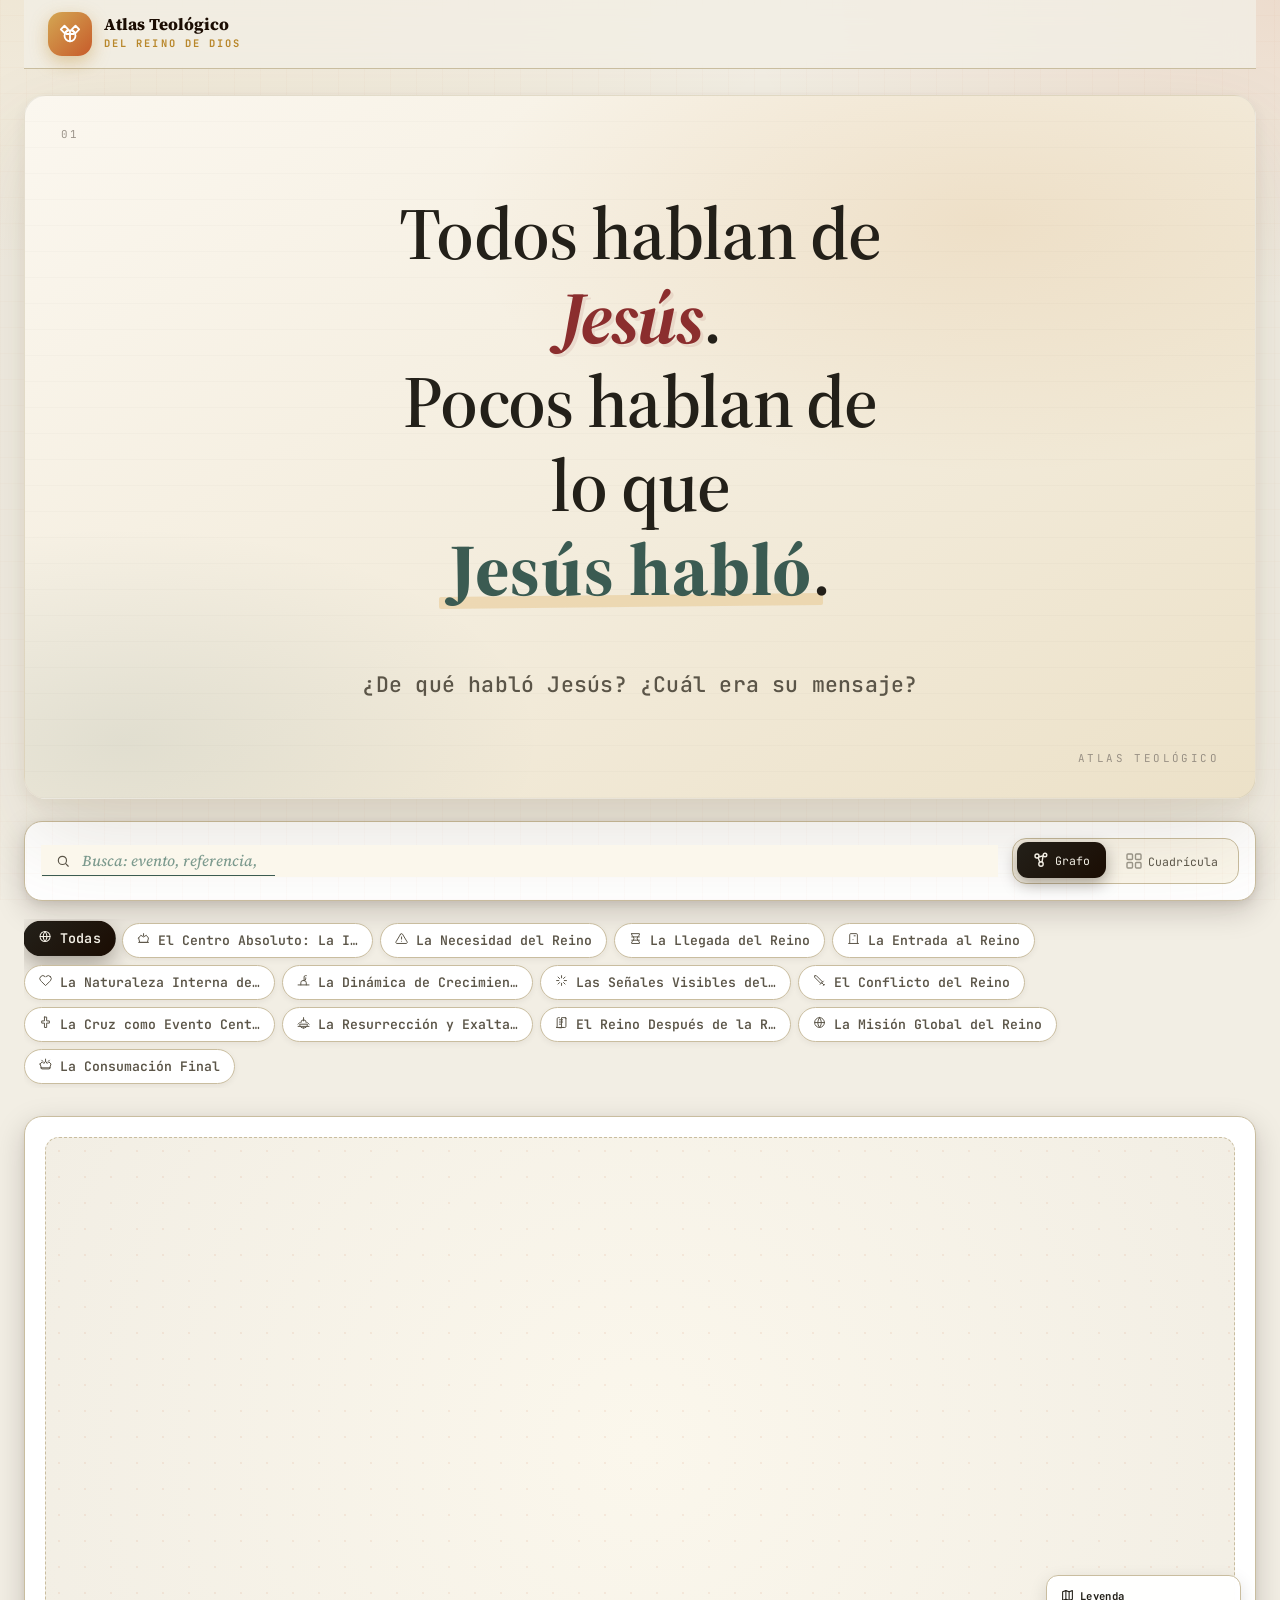
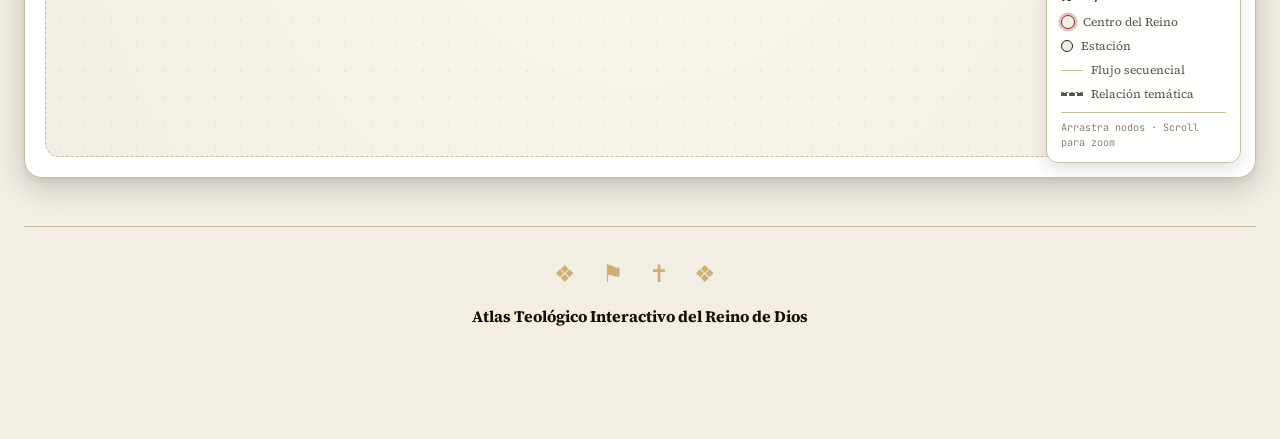
==== commit 7d337ccc: "Add files via upload" ====
--- a/index.html
+++ b/index.html
@@ -50,40 +50,20 @@
         </div>
       </header>
 
-      <!-- ════════════ INTRODUCCIÓN v4.0 — Canva Hero ════════════ -->
+      <!-- ════════════ INTRODUCCIÓN v5.0 — Hero Editorial ════════════ -->
       <section class="intro" aria-label="Introducción">
-        <!-- Left: main content -->
-        <div class="intro-content">
-          <span class="eyebrow">ATLAS TEOLÓGICO INTERACTIVO</span>
-          <h1>El Reino de Dios:<br><span class="hero-accent">Recorrido Visual</span></h1>
-          <p>
-            13 estaciones que trazan el arco completo del Reino — desde la identidad del Rey hasta la consumación final.
-            70 pasajes bíblicos, esquema QUAD por estación y evidencias con foco teológico.
+        <span class="hero-frame-mark hero-frame-mark--tl" aria-hidden="true">01</span>
+        <span class="hero-frame-mark hero-frame-mark--br" aria-hidden="true">ATLAS&nbsp;TEOLÓGICO</span>
+
+        <div class="hero-stage">
+          <p class="hero-line-1">
+            Todos hablan de <span class="hero-word-jesus">Jesús</span>.<br>
+            Pocos hablan de lo que <span class="hero-word-talked">Jesús&nbsp;habló</span>.
           </p>
-          <div class="stats-row" id="heroStats">
-            <div class="stat-pill">
-              <span class="stat-num">13</span>
-              <span class="stat-lbl">Estaciones<br>teológicas</span>
-            </div>
-            <div class="stat-pill">
-              <span class="stat-num">70</span>
-              <span class="stat-lbl">Pasajes<br>bíblicos</span>
-            </div>
-            <div class="stat-pill">
-              <span class="stat-num">4</span>
-              <span class="stat-lbl">Dimensiones<br>QUAD</span>
-            </div>
-            <div class="stat-pill">
-              <span class="stat-num">3</span>
-              <span class="stat-lbl">Vistas de<br>exploración</span>
-            </div>
-          </div>
-        </div>
-        <!-- Right: decorative accent -->
-        <div class="intro-accent" aria-hidden="true">
-          <div class="intro-accent-glyph">✦</div>
-          <div class="intro-accent-label">ARQUITECTURA<br>DEL REINO</div>
-          <div class="intro-accent-glyph" style="font-size:2em;opacity:0.4;">⊕</div>
+
+          <p class="hero-line-2">
+            ¿De qué habló Jesús? <span class="hero-line-2-break">¿Cuál era su mensaje?</span>
+          </p>
         </div>
       </section>
 
@@ -309,7 +289,12 @@
             aria-labelledby="tabBtnSynthesis"
             data-tab="synthesis"
           >
-            <div class="page-prose" id="synthesisContent"></div>
+            <div class="font-size-toggle" id="fontSizeToggle">
+              <button class="font-size-btn" data-size="small" type="button">A</button>
+              <button class="font-size-btn active" data-size="medium" type="button">A</button>
+              <button class="font-size-btn" data-size="large" type="button">A</button>
+            </div>
+            <div class="page-prose size-medium" id="synthesisContent"></div>
           </article>
 
           <article
--- a/style.css
+++ b/style.css
@@ -536,13 +536,46 @@
 /* ═══════════════════════════════════════════════════════════════
    PESTAÑA 1 — SÍNTESIS
    ═══════════════════════════════════════════════════════════════ */
-.page-prose { font-size: 1em; max-width: 72ch; }
+.page-prose { font-size: 1.15em; text-align: center; }
 .page-prose p { margin-bottom: 14px; }
 .page-prose h3 { font-size: 1.02em; margin: 18px 0 8px; color: var(--tinta); }
 .page-prose strong { color: var(--tinta); }
 .page-prose em { color: var(--glosa-soft); }
 .page-prose ul { margin: 0 0 14px 22px; }
 .page-prose li { margin-bottom: 6px; }
+
+/* Selector tamaño de fuente */
+.font-size-toggle {
+  display: flex;
+  gap: 6px;
+  margin-bottom: 16px;
+  justify-content: center;
+}
+.font-size-btn {
+  font-family: var(--font-mono);
+  font-size: .75em;
+  padding: 6px 12px;
+  border: 1.5px solid var(--vitela-line);
+  background: #fff;
+  border-radius: 8px;
+  cursor: pointer;
+  transition: all 0.25s var(--ease-out);
+  color: var(--tinta-dim);
+}
+.font-size-btn:hover {
+  border-color: var(--glosa);
+  color: var(--glosa);
+}
+.font-size-btn.active {
+  background: var(--tinta);
+  color: var(--papel);
+  border-color: var(--tinta);
+}
+
+/* Tamaños de síntesis */
+.page-prose.size-small { font-size: 1em; }
+.page-prose.size-medium { font-size: 1.15em; }
+.page-prose.size-large { font-size: 1.3em; }
 
 
 /* ═══════════════════════════════════════════════════════════════
@@ -773,189 +806,128 @@
   z-index: 0;
 }
 
-/* ---------- HERO / INTRO — Canva style ---------- */
+/* ---------- HERO / INTRO — Editorial cinematográfico v5.0 ---------- */
 .intro {
   position: relative;
   overflow: hidden;
-  background: linear-gradient(135deg, #1a120a 0%, #2c1e0f 40%, #3d2912 100%);
-  border: none;
-  border-radius: 20px;
+  background: linear-gradient(150deg, #FBF7EF 0%, #F3ECDC 55%, #ECE1C8 100%);
+  border: 1px solid rgba(35,32,25,.07);
+  border-radius: 22px;
   padding: 0 !important;
-  box-shadow: 0 32px 80px rgba(0,0,0,0.35), 0 8px 24px rgba(0,0,0,0.2);
-  display: grid;
-  grid-template-columns: 1fr 340px;
-  min-height: 340px;
-}
-
-/* Left content pane */
-.intro-content {
-  padding: 52px 52px 48px;
-  display: flex;
-  flex-direction: column;
-  justify-content: center;
+  box-shadow: 0 40px 90px rgba(90,68,30,.14), 0 6px 18px rgba(90,68,30,.08);
+  display: block;
+  height: auto;
+  min-height: min(62vh, 520px);
+}
+
+/* Fine paper-grain + subtle radial glow, echoes the app's ink-on-paper language */
+.intro::before {
+  content: "";
+  position: absolute;
+  inset: 0;
+  background:
+    radial-gradient(ellipse 65% 55% at 78% 18%, rgba(201,138,58,.14) 0%, transparent 65%),
+    radial-gradient(ellipse 50% 45% at 8% 92%, rgba(59,91,82,.10) 0%, transparent 68%),
+    repeating-linear-gradient(0deg, rgba(35,32,25,.02) 0px, rgba(35,32,25,.02) 1px, transparent 1px, transparent 26px);
+  pointer-events: none;
+  z-index: 0;
+}
+
+/* Corner marks — museum wall-label register */
+.hero-frame-mark {
+  position: absolute;
+  z-index: 2;
+  font-family: var(--font-mono);
+  font-size: .68em;
+  letter-spacing: .22em;
+  text-transform: uppercase;
+  color: var(--tinta-faint);
+  opacity: .85;
+}
+.hero-frame-mark--tl { top: 30px; left: 36px; }
+.hero-frame-mark--br { bottom: 30px; right: 36px; }
+
+.hero-stage {
   position: relative;
   z-index: 2;
-}
-
-/* Right accent pane */
-.intro-accent {
-  position: relative;
-  background: linear-gradient(160deg, rgba(201,138,58,0.18) 0%, rgba(139,46,46,0.22) 100%);
-  border-left: 1px solid rgba(212,167,83,0.2);
+  min-height: min(62vh, 520px);
   display: flex;
   flex-direction: column;
   align-items: center;
   justify-content: center;
-  gap: 16px;
-  padding: 40px 28px;
-  overflow: hidden;
-}
-.intro-accent::before {
+  gap: clamp(20px, 5vw, 56px);
+  padding: 96px 32px;
+  text-align: center;
+}
+
+/* ---- Línea 1: el impacto tipográfico ---- */
+.hero-line-1 {
+  margin: 0;
+  max-width: 15ch;
+  font-family: var(--font-serif);
+  font-weight: 600;
+  letter-spacing: -0.015em;
+  line-height: 1.14;
+  color: var(--tinta);
+  font-size: clamp(2.1em, 6.4vw, 4.6em);
+  animation: slide-up var(--dur-slow) var(--ease-out) both;
+}
+
+.hero-word-jesus {
+  position: relative;
+  font-style: italic;
+  font-weight: 700;
+  color: var(--sello);
+  text-shadow: 3px 3px 0 rgba(139,46,46,.10);
+}
+
+.hero-word-talked {
+  position: relative;
+  display: inline-block;
+  font-weight: 800;
+  color: var(--glosa);
+  letter-spacing: .01em;
+}
+.hero-word-talked::after {
   content: "";
   position: absolute;
-  inset: 0;
-  background:
-    repeating-linear-gradient(45deg, rgba(212,167,83,0.04) 0px, rgba(212,167,83,0.04) 1px, transparent 1px, transparent 18px);
-  pointer-events: none;
-}
-.intro-accent-glyph {
-  font-size: 3.8em;
-  line-height: 1;
-  opacity: 0.85;
-  filter: drop-shadow(0 4px 16px rgba(212,167,83,0.5));
-  animation: floatGlow 8s ease-in-out infinite;
-}
-.intro-accent-label {
-  font-family: "JetBrains Mono", monospace;
-  font-size: .65em;
-  letter-spacing: 0.25em;
-  text-transform: uppercase;
-  color: rgba(212,167,83,0.7);
-  text-align: center;
+  left: -3%;
+  right: -3%;
+  bottom: .06em;
+  height: .16em;
+  background: var(--foco-soft);
+  opacity: .55;
+  z-index: -1;
+  transform: rotate(-0.6deg);
+  border-radius: 2px;
+}
+
+/* ---- Línea 2: la pregunta que abre la curiosidad ---- */
+.hero-line-2 {
+  margin: 0;
+  font-family: var(--font-mono);
+  font-weight: 500;
+  color: var(--tinta-dim);
+  letter-spacing: .01em;
+  font-size: clamp(1.02em, 2.1vw, 1.34em);
   line-height: 1.6;
-}
-
-/* Decorative background texture on left */
-.intro::before {
-  content: "";
-  position: absolute;
-  top: 0; left: 0; right: 340px; bottom: 0;
-  background:
-    radial-gradient(ellipse 60% 70% at 80% 50%, rgba(201,138,58,0.12) 0%, transparent 70%),
-    repeating-linear-gradient(0deg, rgba(255,255,255,0.015) 0px, rgba(255,255,255,0.015) 1px, transparent 1px, transparent 28px);
-  pointer-events: none;
-  z-index: 1;
-}
-
-@keyframes floatGlow {
-  0%,100% { transform: translateY(0); }
-  50%     { transform: translateY(-8px); }
-}
-
-.intro h1 {
-  font-size: clamp(2.2em, 3.8vw, 3.6em) !important;
-  font-weight: 800 !important;
-  letter-spacing: -0.03em;
-  line-height: 1.08 !important;
-  color: #fff !important;
-  -webkit-text-fill-color: #fff !important;
-  background: none !important;
-  -webkit-background-clip: unset !important;
-  background-clip: unset !important;
-  margin-bottom: 16px;
-  animation: slide-up var(--dur-med) var(--ease-out) both;
-}
-.intro h1 span.hero-accent {
-  background: linear-gradient(90deg, #D4A753 0%, #e8c47a 60%, #C75B2A 100%);
-  -webkit-background-clip: text;
-  background-clip: text;
-  -webkit-text-fill-color: transparent;
-}
-
-.intro .eyebrow {
-  display: inline-flex;
-  align-items: center;
-  gap: 8px;
-  font-family: "JetBrains Mono", monospace;
-  font-size: .68em;
-  letter-spacing: 0.2em;
-  text-transform: uppercase;
-  color: rgba(212,167,83,0.9);
-  background: rgba(212,167,83,0.1);
-  border: 1px solid rgba(212,167,83,0.25);
-  padding: 5px 14px;
-  border-radius: 100px;
-  margin-bottom: 22px;
-  width: fit-content;
-}
-.intro .eyebrow::before {
-  content: "◈";
-  font-size: 0.85em;
-  opacity: 0.7;
-}
-
-.intro p {
-  font-size: 1.02em !important;
-  line-height: 1.65 !important;
-  color: rgba(242,238,228,0.72) !important;
-  max-width: 580px;
-  animation: slide-up var(--dur-med) var(--ease-out) 120ms both;
-}
-
-.intro .stats-row {
-  display: flex;
-  gap: 12px;
-  flex-wrap: wrap;
-  margin-top: 32px;
-}
-.intro .stat-pill {
-  display: flex;
-  flex-direction: column;
-  align-items: flex-start;
-  gap: 2px;
-  background: rgba(255,255,255,0.06);
-  border: 1px solid rgba(212,167,83,0.2);
-  border-radius: 12px;
-  padding: 14px 20px;
-  backdrop-filter: blur(8px);
-  transition: all 0.3s ease;
-  cursor: default;
-}
-.intro .stat-pill:hover {
-  background: rgba(212,167,83,0.12);
-  border-color: rgba(212,167,83,0.45);
-  transform: translateY(-3px);
-}
-.intro .stat-num {
-  font-family: "JetBrains Mono", monospace;
-  font-weight: 800;
-  font-size: 2em;
-  line-height: 1;
-  color: #D4A753;
-  -webkit-text-fill-color: #D4A753;
-  background: none;
-  -webkit-background-clip: unset;
-  background-clip: unset;
-}
-.intro .stat-lbl {
-  font-size: .67em;
-  letter-spacing: 0.1em;
-  text-transform: uppercase;
-  color: rgba(242,238,228,0.5);
-  font-weight: 600;
-  line-height: 1.4;
-}
-
-/* Responsive: collapse to single column on narrow screens */
+  animation: slide-up var(--dur-slow) var(--ease-out) 160ms both;
+}
+.hero-line-2-break { display: inline-block; }
+
+/* Responsive: apilar la marca de esquina y ajustar escala en pantallas medianas/pequeñas */
 @media (max-width: 860px) {
-  .intro {
-    grid-template-columns: 1fr;
-    min-height: auto;
-  }
-  .intro::before { right: 0; }
-  .intro-accent { display: none; }
-  .intro-content { padding: 36px 28px 32px; }
-  .intro h1 { font-size: clamp(1.8em, 6vw, 2.6em) !important; }
+  .intro { min-height: 56vh; border-radius: 18px; }
+  .hero-stage { min-height: 56vh; padding: 88px 24px 72px; gap: 26px; }
+  .hero-frame-mark--tl { top: 20px; left: 20px; }
+  .hero-frame-mark--br { bottom: 20px; right: 20px; font-size: .6em; }
+}
+
+@media (max-width: 480px) {
+  .hero-stage { padding: 80px 18px 64px; }
+  .hero-line-1 { max-width: 13ch; }
+  .hero-line-2 br,
+  .hero-line-2-break { display: block; margin-top: 4px; }
 }
 
 /* ---------- TOOLBAR ---------- */
@@ -2007,7 +1979,6 @@
   .theo-arrow { display: none !important; }
   .six-col { grid-template-columns: repeat(2, 1fr); }
   .evidence-summary { grid-template-columns: repeat(3, 1fr); gap: 10px; }
-  .intro { padding: 26px 22px !important; }
   .page-header { padding: 24px 20px 22px !important; }
   .detail-panel { padding: 22px 20px 30px !important; }
   .detail-tabs { padding-left: 20px !important; }
@@ -2015,12 +1986,6 @@
 
 @media (max-width: 720px) {
   body { font-size: 15px !important; }
-
-  .intro { padding: 22px 16px !important; border-radius: 16px; }
-  .intro h1 { font-size: 1.9em !important; line-height: 1.15 !important; }
-  .intro .stats-row { gap: 10px; margin-top: 18px; }
-  .intro .stat-pill { flex: 1 1 140px; padding: 10px 12px; }
-  .intro .stat-num { font-size: 1.5em; }
 
   .toolbar {
     flex-direction: column;
@@ -2127,9 +2092,6 @@
 
 @media (max-width: 400px) {
   body { font-size: 14.5px !important; }
-  .intro h1 { font-size: 1.7em !important; }
-  .intro .stat-pill { padding: 8px 10px; }
-  .intro .stat-num { font-size: 1.4em; }
   .brand-title { font-size: .95em; }
   .version-badge { display: none; }
   .sc-title { font-size: 1.08em !important; }
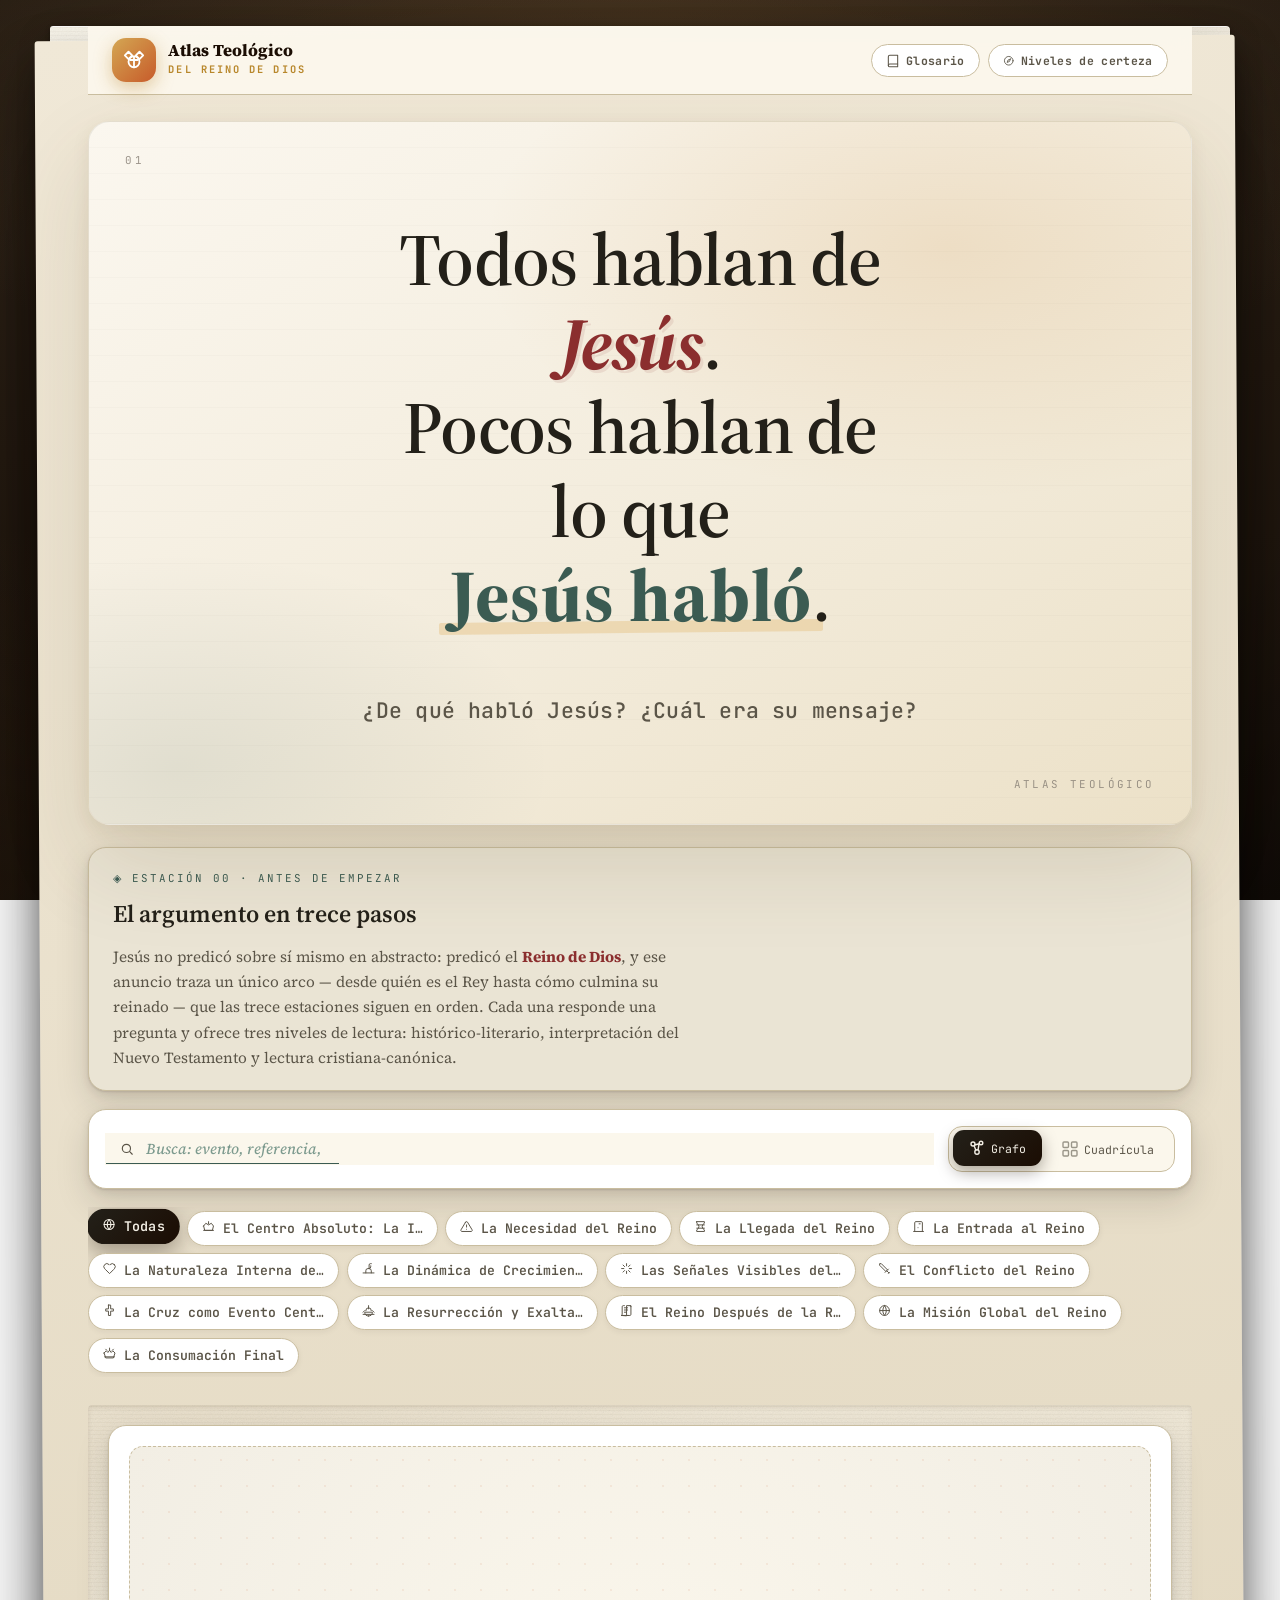
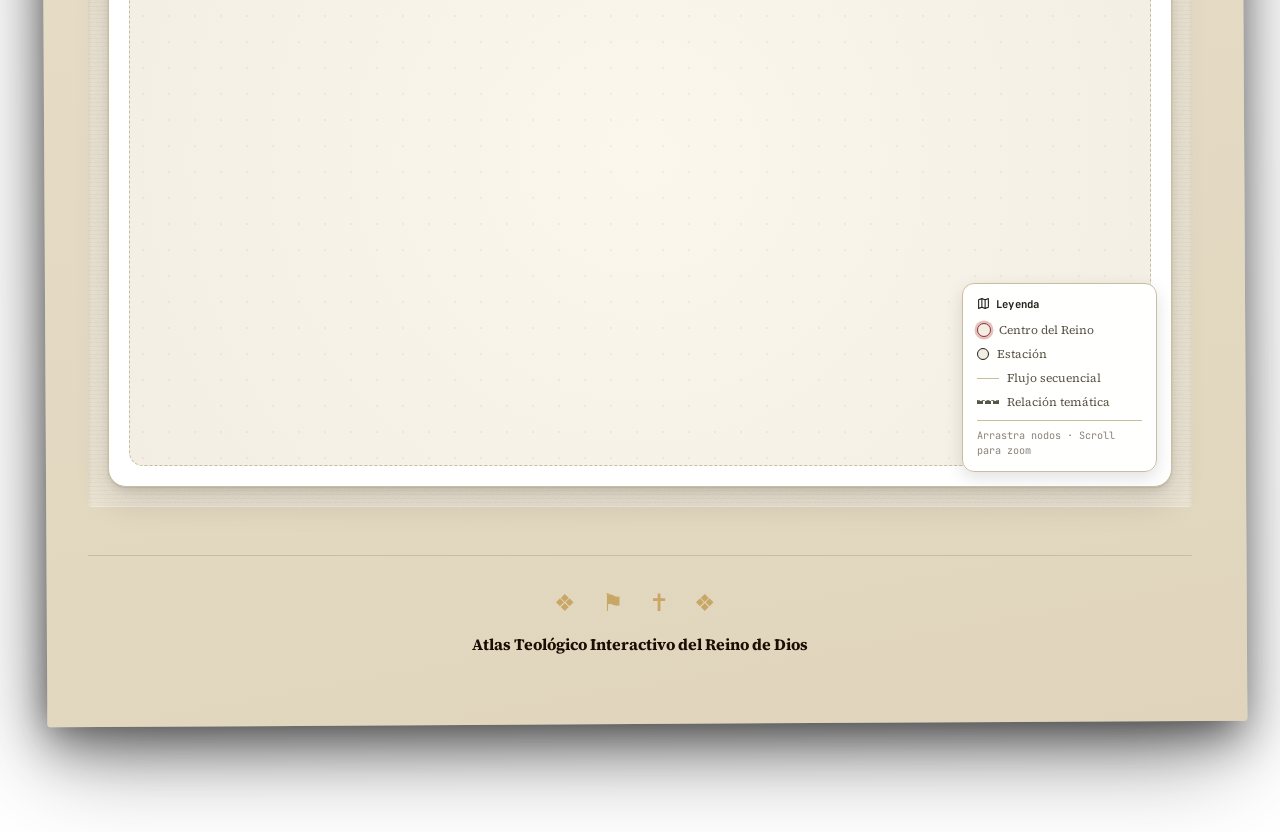
==== commit 0a8de7cc: "Primer commit: Atlas del Reino con profundidad material y accesibilidad - Sombras en capas y textura" ====
--- a/index.html
+++ b/index.html
@@ -1,332 +1,391 @@
-<!doctype html>
-<html lang="es">
-  <head>
-    <meta charset="UTF-8" />
-    <meta name="viewport" content="width=device-width, initial-scale=1.0" />
-    <title>El Reino de Dios — Atlas Teológico Interactivo</title>
-
-    <!--
-    ═══════════════════════════════════════════════════════════
-    DECISIÓN TÉCNICA — GRAFO: D3.js v7 (force-simulation + SVG)
-    ═══════════════════════════════════════════════════════════
-    1. Force simulation nativa: repulsión, resortes y centro
-       sin depender de librerías de grafos pesadas.
-    2. Render SVG: control total sobre curvas bezier,
-       filtros de tinta, texturas de papel y tipografía
-       dentro de cada nodo — imposible con Canvas puro
-       a este nivel de detalle editorial.
-    3. Peso: ~70kb gzipped, sin dependencias.
-    ═══════════════════════════════════════════════════════════
-  -->
-
-    <!-- Tipografía editorial -->
-    <link rel="preconnect" href="https://fonts.googleapis.com" />
-    <link rel="preconnect" href="https://fonts.gstatic.com" crossorigin />
-    <link
-      href="https://fonts.googleapis.com/css2?family=JetBrains+Mono:wght@400;700&family=Source+Serif+4:ital,opsz,wght@0,8..60,300;0,8..60,400;0,8..60,600;0,8..60,700;1,8..60,400&display=swap"
-      rel="stylesheet"
-    />
-
-    <!-- D3.js v7 — fuerza + SVG (CDN) -->
-    <script src="https://d3js.org/d3.v7.min.js"></script>
-
-    <link rel="stylesheet" href="style.css" />
-  </head>
-  <body>
-    <!-- ════════════ ENVOLVENTE PRINCIPAL v4.0 ════════════ -->
-    <div class="wrap app-shell">
-      <!-- ════════════ CABECERA FIJA v4.0 ════════════ -->
-      <header class="app-header">
-        <div class="app-header-inner wrap">
-          <div class="brand" id="brandHome" style="cursor:pointer">
-            <div class="brand-mark" aria-hidden="true">
-              <svg width="22" height="22" viewBox="0 0 24 24" fill="none" stroke="currentColor" stroke-width="2" stroke-linecap="round" stroke-linejoin="round"><path d="M2 7l4-4 4 4-4 4z"/><path d="M14 7l4-4 4 4-4 4z"/><circle cx="12" cy="14" r="6"/><path d="M12 8v12M8 12h8"/></svg>
-            </div>
-            <div>
-              <div class="brand-title">Atlas Teológico</div>
-              <div class="brand-sub">DEL REINO DE DIOS</div>
-            </div>
-          </div>
-        </div>
-      </header>
-
-      <!-- ════════════ INTRODUCCIÓN v5.0 — Hero Editorial ════════════ -->
-      <section class="intro" aria-label="Introducción">
-        <span class="hero-frame-mark hero-frame-mark--tl" aria-hidden="true">01</span>
-        <span class="hero-frame-mark hero-frame-mark--br" aria-hidden="true">ATLAS&nbsp;TEOLÓGICO</span>
-
-        <div class="hero-stage">
-          <p class="hero-line-1">
-            Todos hablan de <span class="hero-word-jesus">Jesús</span>.<br>
-            Pocos hablan de lo que <span class="hero-word-talked">Jesús&nbsp;habló</span>.
-          </p>
-
-          <p class="hero-line-2">
-            ¿De qué habló Jesús? <span class="hero-line-2-break">¿Cuál era su mensaje?</span>
-          </p>
-        </div>
-      </section>
-
-      <!-- ════════════ BARRA DE HERRAMIENTAS v4.0 ════════════ -->
-      <nav class="toolbar" aria-label="Herramientas de navegación">
-        <div class="search-wrap" style="position:relative;flex:1;min-width:240px;">
-          <span class="search-icon" aria-hidden="true" style="position:absolute;left:14px;top:50%;transform:translateY(-50%);color:var(--tinta-dim);pointer-events:none;display:inline-flex;"><svg width="14" height="14" viewBox="0 0 24 24" fill="none" stroke="currentColor" stroke-width="2" stroke-linecap="round" stroke-linejoin="round"><circle cx="11" cy="11" r="7"/><path d="M21 21l-4.35-4.35"/></svg></span>
-          <input
-            type="search"
-            id="freeSearch"
-            placeholder="Busca: evento, referencia, concepto, foco…"
-            autocomplete="off"
-            spellcheck="false"
-            aria-label="Buscar en el atlas"
-            style="padding-left:40px;"
-          />
-          <button class="clear-btn" id="clearBtn" type="button" style="position:absolute;right:10px;top:50%;transform:translateY(-50%);border:none;background:transparent;color:var(--tinta-dim);font-weight:700;cursor:pointer;opacity:0;pointer-events:none;transition:all .2s;">✕</button>
-          <span class="count-badge" id="resultHint" style="position:absolute;right:44px;top:50%;transform:translateY(-50%);font-size:.72em;padding:2px 8px;border-radius:100px;opacity:0;pointer-events:none;"></span>
-        </div>
-
-        <!-- Toggle grafo / cuadrícula -->
-        <div
-          class="view-toggle"
-          role="tablist"
-          aria-label="Vista de navegación"
-        >
-          <button
-            class="toggle-btn active"
-            id="toggleGraph"
-            role="tab"
-            aria-selected="true"
-            aria-controls="graphView"
-            data-view="graph"
-            type="button"
-          >
-            <svg
-              width="16"
-              height="16"
-              viewBox="0 0 16 16"
-              fill="none"
-              stroke="currentColor"
-              stroke-width="1.4"
-            >
-              <circle cx="4" cy="4" r="2" />
-              <circle cx="12" cy="3" r="1.8" />
-              <circle cx="8" cy="12" r="2.2" />
-              <line x1="5.5" y1="5" x2="10.5" y2="3.8" />
-              <line x1="5" y1="5.5" x2="7" y2="10.5" />
-              <line x1="10" y1="4.2" x2="9" y2="10.2" />
-            </svg>
-            Grafo
-          </button>
-          <button
-            class="toggle-btn"
-            id="toggleGrid"
-            role="tab"
-            aria-selected="false"
-            aria-controls="stationsGrid"
-            data-view="grid"
-            type="button"
-          >
-            <svg
-              width="16"
-              height="16"
-              viewBox="0 0 16 16"
-              fill="none"
-              stroke="currentColor"
-              stroke-width="1.4"
-            >
-              <rect x="1" y="1" width="5.5" height="5.5" rx="1" />
-              <rect x="9.5" y="1" width="5.5" height="5.5" rx="1" />
-              <rect x="1" y="9.5" width="5.5" height="5.5" rx="1" />
-              <rect x="9.5" y="9.5" width="5.5" height="5.5" rx="1" />
-            </svg>
-            Cuadrícula
-          </button>
-        </div>
-      </nav>
-
-      <!-- ════════════ CHIPS DE PREGUNTAS v4.0 ════════════ -->
-      <div
-        class="chip-row"
-        id="chipRow"
-        role="list"
-        aria-label="Filtros por estación"
-      ></div>
-
-      <!-- ════════════ ÁREA DE CONTENIDO PRINCIPAL ════════════ -->
-      <main class="content-area">
-        <!-- Vista de grafo -->
-        <section
-          class="graph-view active"
-          id="graphView"
-          role="tabpanel"
-          aria-label="Mapa de estaciones"
-        >
-          <div class="graph-viewport" id="graphViewport">
-            <div class="graph-surface" id="graphSurface"></div>
-          </div>
-
-          <aside
-            class="graph-legend"
-            id="graphLegend"
-            aria-label="Leyenda del grafo"
-          >
-            <div class="legend-title"><svg width="13" height="13" viewBox="0 0 24 24" fill="none" stroke="currentColor" stroke-width="2" stroke-linecap="round" stroke-linejoin="round" style="margin-right:6px;vertical-align:-2px;"><path d="M9 3 3 5v16l6-2 6 2 6-2V3l-6 2-6-2z"/><path d="M9 3v16"/><path d="M15 5v16"/></svg>Leyenda</div>
-            <div class="legend-item">
-              <span class="legend-node legend-node--center"></span>
-              <span>Centro del Reino</span>
-            </div>
-            <div class="legend-item">
-              <span class="legend-node legend-node--station"></span>
-              <span>Estación</span>
-            </div>
-            <div class="legend-item">
-              <span class="legend-line legend-line--seq"></span>
-              <span>Flujo secuencial</span>
-            </div>
-            <div class="legend-item">
-              <span class="legend-line legend-line--cross"></span>
-              <span>Relación temática</span>
-            </div>
-            <div class="legend-hint">
-              Arrastra nodos · Scroll para zoom
-            </div>
-          </aside>
-
-          <div
-            class="graph-tooltip"
-            id="graphTooltip"
-            role="tooltip"
-            aria-hidden="true"
-          ></div>
-        </section>
-
-        <!-- Vista de cuadrícula -->
-        <section
-          class="stations-grid"
-          id="stationsGrid"
-          role="tabpanel"
-          aria-label="Cuadrícula de estaciones"
-        ></section>
-      </main>
-
-      <!-- ════════════ VISTA DE DETALLE v4.0 ════════════ -->
-      <section class="page-view" id="pageView" aria-label="Detalle de estación">
-        <!-- Barra de navegación superior -->
-        <nav
-          class="page-nav"
-          id="pageNav"
-          aria-label="Navegación entre estaciones"
-        >
-          <button class="back-btn" id="pageBackBtn" type="button">
-            ← Volver al atlas
-          </button>
-          <span class="pos" id="pagePos"></span>
-          <div class="nav-btns">
-            <button id="pagePrevBtn" type="button">← Anterior</button>
-            <button id="pageNextBtn" type="button">Siguiente →</button>
-          </div>
-        </nav>
-
-        <!-- Encabezado premium -->
-        <div class="page-header" id="pageHeader">
-          <div class="page-eyebrow">◈ ESTACIÓN TEOLÓGICA</div>
-          <h2 class="page-title" id="pageTitle"></h2>
-          <div class="page-question" id="pageQuestion"></div>
-        </div>
-
-        <!-- Solapas -->
-        <div
-          class="detail-tabs"
-          role="tablist"
-          aria-label="Secciones de la estación"
-        >
-          <button
-            class="detail-tab active"
-            role="tab"
-            aria-selected="true"
-            aria-controls="tabSynthesis"
-            id="tabBtnSynthesis"
-            data-tab="synthesis"
-            type="button"
-          >
-            <span class="tab-marker"></span>
-            <svg width="15" height="15" viewBox="0 0 24 24" fill="none" stroke="currentColor" stroke-width="1.8" stroke-linecap="round" stroke-linejoin="round" aria-hidden="true"><path d="M4 19.5A2.5 2.5 0 0 1 6.5 17H20"/><path d="M6.5 2H20v20H6.5A2.5 2.5 0 0 1 4 19.5v-15A2.5 2.5 0 0 1 6.5 2z"/></svg>
-            Síntesis
-          </button>
-          <button
-            class="detail-tab"
-            role="tab"
-            aria-selected="false"
-            aria-controls="tabTheology"
-            id="tabBtnTheology"
-            data-tab="theology"
-            type="button"
-          >
-            <span class="tab-marker"></span>
-            <svg width="15" height="15" viewBox="0 0 24 24" fill="none" stroke="currentColor" stroke-width="1.8" stroke-linecap="round" stroke-linejoin="round" aria-hidden="true"><rect x="3" y="3" width="7" height="7" rx="1"/><rect x="14" y="3" width="7" height="7" rx="1"/><rect x="3" y="14" width="7" height="7" rx="1"/><rect x="14" y="14" width="7" height="7" rx="1"/></svg>
-            Teología QUAD
-          </button>
-          <button
-            class="detail-tab"
-            role="tab"
-            aria-selected="false"
-            aria-controls="tabEvidences"
-            id="tabBtnEvidences"
-            data-tab="evidences"
-            type="button"
-          >
-            <span class="tab-marker"></span>
-            <svg width="15" height="15" viewBox="0 0 24 24" fill="none" stroke="currentColor" stroke-width="1.8" stroke-linecap="round" stroke-linejoin="round" aria-hidden="true"><path d="M12 20h9"/><path d="M16.5 3.5a2.121 2.121 0 0 1 3 3L7 19l-4 1 1-4L16.5 3.5z"/></svg>
-            Evidencias Bíblicas
-          </button>
-        </div>
-
-        <!-- Paneles -->
-        <div class="detail-panels" id="detailPanels">
-          <article
-            class="detail-panel active"
-            id="tabSynthesis"
-            role="tabpanel"
-            aria-labelledby="tabBtnSynthesis"
-            data-tab="synthesis"
-          >
-            <div class="font-size-toggle" id="fontSizeToggle">
-              <button class="font-size-btn" data-size="small" type="button">A</button>
-              <button class="font-size-btn active" data-size="medium" type="button">A</button>
-              <button class="font-size-btn" data-size="large" type="button">A</button>
-            </div>
-            <div class="page-prose size-medium" id="synthesisContent"></div>
-          </article>
-
-          <article
-            class="detail-panel"
-            id="tabTheology"
-            role="tabpanel"
-            aria-labelledby="tabBtnTheology"
-            data-tab="theology"
-          >
-            <div id="theologyContent"></div>
-          </article>
-
-          <article
-            class="detail-panel"
-            id="tabEvidences"
-            role="tabpanel"
-            aria-labelledby="tabBtnEvidences"
-            data-tab="evidences"
-          >
-            <div id="evidencesContent"></div>
-          </article>
-        </div>
-      </section>
-
-      <!-- ════════════ FOOTER ════════════ -->
-      <footer class="app-footer" role="contentinfo">
-        <div class="foot-glyphs" aria-hidden="true">❖ ⚑ ✝ ❖</div>
-        <p class="foot-main">Atlas Teológico Interactivo del Reino de Dios</p>
-      </footer>
-    </div>
-    <!-- /.wrap -->
-
-    <script src="app.js"></script>
-  </body>
-</html>
+<!doctype html>
+<html lang="es">
+  <head>
+    <meta charset="UTF-8" />
+    <meta name="viewport" content="width=device-width, initial-scale=1.0" />
+    <title>El Reino de Dios — Atlas Teológico Interactivo</title>
+    <meta name="description" content="Atlas Teológico interactivo: 13 estaciones que mapean la enseñanza de Jesús sobre el Reino de Dios, con lectura histórico-literaria, interpretación neotestamentaria y lectura cristiana-canónica." />
+    <link rel="canonical" href="https://eydermoises94-pixel.github.io/atlas-del-reino-V2.0/" />
+    <meta property="og:type" content="website" />
+    <meta property="og:locale" content="es_ES" />
+    <meta property="og:title" content="El Reino de Dios — Atlas Teológico Interactivo" />
+    <meta property="og:description" content="13 estaciones que mapean la enseñanza de Jesús sobre el Reino de Dios: significado histórico-literario, interpretación del NT y lectura cristiana-canónica." />
+    <meta property="og:url" content="https://eydermoises94-pixel.github.io/atlas-del-reino-V2.0/" />
+
+    <!--
+    ═══════════════════════════════════════════════════════════
+    DECISIÓN TÉCNICA — GRAFO: D3.js v7 (force-simulation + SVG)
+    ═══════════════════════════════════════════════════════════
+    1. Force simulation nativa: repulsión, resortes y centro
+       sin depender de librerías de grafos pesadas.
+    2. Render SVG: control total sobre curvas bezier,
+       filtros de tinta, texturas de papel y tipografía
+       dentro de cada nodo — imposible con Canvas puro
+       a este nivel de detalle editorial.
+    3. Peso: ~70kb gzipped, sin dependencias.
+    ═══════════════════════════════════════════════════════════
+  -->
+
+    <!-- Tipografía editorial -->
+    <link rel="preconnect" href="https://fonts.googleapis.com" />
+    <link rel="preconnect" href="https://fonts.gstatic.com" crossorigin />
+    <link
+      href="https://fonts.googleapis.com/css2?family=JetBrains+Mono:wght@400;700&family=Source+Serif+4:ital,opsz,wght@0,8..60,300;0,8..60,400;0,8..60,600;0,8..60,700;1,8..60,400&display=swap"
+      rel="stylesheet"
+    />
+
+    <!-- D3.js v7 — fuerza + SVG (CDN) -->
+    <script src="https://d3js.org/d3.v7.min.js" defer></script>
+
+    <link rel="stylesheet" href="style.css" />
+  </head>
+  <body>
+    <!-- ════════════ ENVOLVENTE PRINCIPAL v4.0 ════════════ -->
+    <div class="wrap app-shell">
+      <!-- ════════════ CABECERA FIJA v4.0 ════════════ -->
+      <header class="app-header">
+        <div class="app-header-inner wrap">
+          <div class="brand" id="brandHome" style="cursor:pointer">
+            <div class="brand-mark" aria-hidden="true">
+              <svg width="22" height="22" viewBox="0 0 24 24" fill="none" stroke="currentColor" stroke-width="2" stroke-linecap="round" stroke-linejoin="round"><path d="M2 7l4-4 4 4-4 4z"/><path d="M14 7l4-4 4 4-4 4z"/><circle cx="12" cy="14" r="6"/><path d="M12 8v12M8 12h8"/></svg>
+            </div>
+            <div>
+              <div class="brand-title">Atlas Teológico</div>
+              <div class="brand-sub">DEL REINO DE DIOS</div>
+            </div>
+          </div>
+
+          <div class="header-tools">
+            <div class="epi-legend-wrap">
+              <button
+                class="glossary-btn"
+                id="glossaryToggle"
+                type="button"
+                aria-expanded="false"
+                aria-controls="glossaryPanel"
+              >
+                <svg width="14" height="14" viewBox="0 0 24 24" fill="none" stroke="currentColor" stroke-width="1.8" stroke-linecap="round" stroke-linejoin="round" aria-hidden="true"><path d="M4 19.5A2.5 2.5 0 0 1 6.5 17H20"/><path d="M6.5 2H20v20H6.5A2.5 2.5 0 0 1 4 19.5v-15A2.5 2.5 0 0 1 6.5 2z"/></svg>
+                <span class="epi-legend-btn-label">Glosario</span>
+              </button>
+              <div
+                class="epi-legend glossary-panel"
+                id="glossaryPanel"
+                role="region"
+                aria-label="Glosario de términos clave"
+              ></div>
+            </div>
+
+            <div class="epi-legend-wrap">
+              <button
+                class="epi-legend-btn"
+                id="epiLegendToggle"
+                type="button"
+                aria-expanded="false"
+                aria-controls="epiLegendPanel"
+              >
+                <svg width="14" height="14" viewBox="0 0 24 24" fill="none" stroke="currentColor" stroke-width="1.8" stroke-linecap="round" stroke-linejoin="round" aria-hidden="true"><circle cx="12" cy="12" r="9"/><path d="M15.5 8.5l-2 5-5 2 2-5 5-2z"/></svg>
+                <span class="epi-legend-btn-label">Niveles de certeza</span>
+              </button>
+              <div
+                class="epi-legend"
+                id="epiLegendPanel"
+                role="region"
+                aria-label="Qué significa cada nivel de certeza"
+              ></div>
+            </div>
+          </div>
+        </div>
+      </header>
+
+      <!-- ════════════ INTRODUCCIÓN v5.0 — Hero Editorial ════════════ -->
+      <section class="intro" aria-label="Introducción">
+        <span class="hero-frame-mark hero-frame-mark--tl" aria-hidden="true">01</span>
+        <span class="hero-frame-mark hero-frame-mark--br" aria-hidden="true">ATLAS&nbsp;TEOLÓGICO</span>
+
+        <div class="hero-stage">
+          <h1 class="hero-line-1">
+            Todos hablan de <span class="hero-word-jesus">Jesús</span>.<br>
+            Pocos hablan de lo que <span class="hero-word-talked">Jesús&nbsp;habló</span>.
+          </h1>
+
+          <p class="hero-line-2">
+            ¿De qué habló Jesús? <span class="hero-line-2-break">¿Cuál era su mensaje?</span>
+          </p>
+        </div>
+      </section>
+
+      <!-- ════════════ ESTACIÓN 00 — MAPA DEL ARGUMENTO ════════════ -->
+      <section class="map-arg" id="mapArg" aria-label="Mapa del argumento: las trece estaciones">
+        <div class="map-arg-head">
+          <span class="map-arg-eyebrow">◈ Estación 00 · Antes de empezar</span>
+          <h2 class="map-arg-title">El argumento en trece pasos</h2>
+          <p class="map-arg-lede">
+            Jesús no predicó sobre sí mismo en abstracto: predicó el <strong>Reino de Dios</strong>, y ese anuncio traza un único arco — desde quién es el Rey hasta cómo culmina su reinado — que las trece estaciones siguen en orden. Cada una responde una pregunta y ofrece tres niveles de lectura: histórico-literario, interpretación del Nuevo Testamento y lectura cristiana-canónica.
+          </p>
+        </div>
+      </section>
+
+      <!-- ════════════ BARRA DE HERRAMIENTAS v4.0 ════════════ -->
+      <nav class="toolbar" aria-label="Herramientas de navegación">
+        <div class="search-wrap" style="position:relative;flex:1;min-width:240px;">
+          <span class="search-icon" aria-hidden="true" style="position:absolute;left:14px;top:50%;transform:translateY(-50%);color:var(--tinta-dim);pointer-events:none;display:inline-flex;"><svg width="14" height="14" viewBox="0 0 24 24" fill="none" stroke="currentColor" stroke-width="2" stroke-linecap="round" stroke-linejoin="round"><circle cx="11" cy="11" r="7"/><path d="M21 21l-4.35-4.35"/></svg></span>
+          <input
+            type="search"
+            id="freeSearch"
+            placeholder="Busca: evento, referencia, concepto, foco…"
+            autocomplete="off"
+            spellcheck="false"
+            aria-label="Buscar en el atlas"
+            style="padding-left:40px;"
+          />
+          <button class="clear-btn" id="clearBtn" type="button" style="position:absolute;right:10px;top:50%;transform:translateY(-50%);border:none;background:transparent;color:var(--tinta-dim);font-weight:700;cursor:pointer;opacity:0;pointer-events:none;transition:all .2s;">✕</button>
+          <span class="count-badge" id="resultHint" style="position:absolute;right:44px;top:50%;transform:translateY(-50%);font-size:.72em;padding:2px 8px;border-radius:100px;opacity:0;pointer-events:none;"></span>
+        </div>
+
+        <!-- Toggle grafo / cuadrícula -->
+        <div
+          class="view-toggle"
+          role="tablist"
+          aria-label="Vista de navegación"
+        >
+          <button
+            class="toggle-btn active"
+            id="toggleGraph"
+            role="tab"
+            aria-selected="true"
+            aria-controls="graphView"
+            data-view="graph"
+            type="button"
+          >
+            <svg
+              width="16"
+              height="16"
+              viewBox="0 0 16 16"
+              fill="none"
+              stroke="currentColor"
+              stroke-width="1.4"
+            >
+              <circle cx="4" cy="4" r="2" />
+              <circle cx="12" cy="3" r="1.8" />
+              <circle cx="8" cy="12" r="2.2" />
+              <line x1="5.5" y1="5" x2="10.5" y2="3.8" />
+              <line x1="5" y1="5.5" x2="7" y2="10.5" />
+              <line x1="10" y1="4.2" x2="9" y2="10.2" />
+            </svg>
+            Grafo
+          </button>
+          <button
+            class="toggle-btn"
+            id="toggleGrid"
+            role="tab"
+            aria-selected="false"
+            aria-controls="stationsGrid"
+            data-view="grid"
+            type="button"
+          >
+            <svg
+              width="16"
+              height="16"
+              viewBox="0 0 16 16"
+              fill="none"
+              stroke="currentColor"
+              stroke-width="1.4"
+            >
+              <rect x="1" y="1" width="5.5" height="5.5" rx="1" />
+              <rect x="9.5" y="1" width="5.5" height="5.5" rx="1" />
+              <rect x="1" y="9.5" width="5.5" height="5.5" rx="1" />
+              <rect x="9.5" y="9.5" width="5.5" height="5.5" rx="1" />
+            </svg>
+            Cuadrícula
+          </button>
+        </div>
+      </nav>
+
+      <!-- ════════════ CHIPS DE PREGUNTAS v4.0 ════════════ -->
+      <div
+        class="chip-row"
+        id="chipRow"
+        role="list"
+        aria-label="Filtros por estación"
+      ></div>
+
+      <!-- ════════════ ÁREA DE CONTENIDO PRINCIPAL ════════════ -->
+      <main class="content-area">
+        <!-- Vista de grafo -->
+        <section
+          class="graph-view active"
+          id="graphView"
+          role="tabpanel"
+          aria-label="Mapa de estaciones"
+        >
+          <div class="graph-viewport" id="graphViewport">
+            <div class="graph-surface" id="graphSurface"></div>
+          </div>
+
+          <aside
+            class="graph-legend"
+            id="graphLegend"
+            aria-label="Leyenda del grafo"
+          >
+            <div class="legend-title"><svg width="13" height="13" viewBox="0 0 24 24" fill="none" stroke="currentColor" stroke-width="2" stroke-linecap="round" stroke-linejoin="round" style="margin-right:6px;vertical-align:-2px;"><path d="M9 3 3 5v16l6-2 6 2 6-2V3l-6 2-6-2z"/><path d="M9 3v16"/><path d="M15 5v16"/></svg>Leyenda</div>
+            <div class="legend-item">
+              <span class="legend-node legend-node--center"></span>
+              <span>Centro del Reino</span>
+            </div>
+            <div class="legend-item">
+              <span class="legend-node legend-node--station"></span>
+              <span>Estación</span>
+            </div>
+            <div class="legend-item">
+              <span class="legend-line legend-line--seq"></span>
+              <span>Flujo secuencial</span>
+            </div>
+            <div class="legend-item">
+              <span class="legend-line legend-line--cross"></span>
+              <span>Relación temática</span>
+            </div>
+            <div class="legend-hint">
+              Arrastra nodos · Scroll para zoom
+            </div>
+          </aside>
+
+          <div
+            class="graph-tooltip"
+            id="graphTooltip"
+            role="tooltip"
+            aria-hidden="true"
+          ></div>
+        </section>
+
+        <!-- Vista de cuadrícula -->
+        <section
+          class="stations-grid"
+          id="stationsGrid"
+          role="tabpanel"
+          aria-label="Cuadrícula de estaciones"
+        ></section>
+      </main>
+
+      <!-- ════════════ VISTA DE DETALLE v4.0 ════════════ -->
+      <section class="page-view" id="pageView" aria-label="Detalle de estación">
+        <!-- Barra de navegación superior -->
+        <nav
+          class="page-nav"
+          id="pageNav"
+          aria-label="Navegación entre estaciones"
+        >
+          <button class="back-btn" id="pageBackBtn" type="button">
+            ← Volver al atlas
+          </button>
+          <span class="pos" id="pagePos"></span>
+          <div class="nav-btns">
+            <button id="pagePrevBtn" type="button">← Anterior</button>
+            <button id="pageNextBtn" type="button">Siguiente →</button>
+          </div>
+        </nav>
+
+        <!-- Encabezado premium -->
+        <div class="page-header" id="pageHeader">
+          <div class="page-eyebrow">◈ ESTACIÓN TEOLÓGICA</div>
+          <h2 class="page-title" id="pageTitle"></h2>
+          <div class="page-question" id="pageQuestion"></div>
+        </div>
+
+        <!-- Solapas -->
+        <div
+          class="detail-tabs"
+          role="tablist"
+          aria-label="Secciones de la estación"
+        >
+          <button
+            class="detail-tab active"
+            role="tab"
+            aria-selected="true"
+            aria-controls="tabSynthesis"
+            id="tabBtnSynthesis"
+            data-tab="synthesis"
+            type="button"
+          >
+            <span class="tab-marker"></span>
+            <svg width="15" height="15" viewBox="0 0 24 24" fill="none" stroke="currentColor" stroke-width="1.8" stroke-linecap="round" stroke-linejoin="round" aria-hidden="true"><path d="M4 19.5A2.5 2.5 0 0 1 6.5 17H20"/><path d="M6.5 2H20v20H6.5A2.5 2.5 0 0 1 4 19.5v-15A2.5 2.5 0 0 1 6.5 2z"/></svg>
+            Síntesis
+          </button>
+          <button
+            class="detail-tab"
+            role="tab"
+            aria-selected="false"
+            aria-controls="tabTheology"
+            id="tabBtnTheology"
+            data-tab="theology"
+            type="button"
+          >
+            <span class="tab-marker"></span>
+            <svg width="15" height="15" viewBox="0 0 24 24" fill="none" stroke="currentColor" stroke-width="1.8" stroke-linecap="round" stroke-linejoin="round" aria-hidden="true"><rect x="3" y="3" width="7" height="7" rx="1"/><rect x="14" y="3" width="7" height="7" rx="1"/><rect x="3" y="14" width="7" height="7" rx="1"/><rect x="14" y="14" width="7" height="7" rx="1"/></svg>
+            Teología QUAD
+          </button>
+          <button
+            class="detail-tab"
+            role="tab"
+            aria-selected="false"
+            aria-controls="tabEvidences"
+            id="tabBtnEvidences"
+            data-tab="evidences"
+            type="button"
+          >
+            <span class="tab-marker"></span>
+            <svg width="15" height="15" viewBox="0 0 24 24" fill="none" stroke="currentColor" stroke-width="1.8" stroke-linecap="round" stroke-linejoin="round" aria-hidden="true"><path d="M12 20h9"/><path d="M16.5 3.5a2.121 2.121 0 0 1 3 3L7 19l-4 1 1-4L16.5 3.5z"/></svg>
+            Evidencias Bíblicas
+          </button>
+        </div>
+
+        <!-- Paneles -->
+        <div class="detail-panels" id="detailPanels">
+          <article
+            class="detail-panel active"
+            id="tabSynthesis"
+            role="tabpanel"
+            aria-labelledby="tabBtnSynthesis"
+            data-tab="synthesis"
+          >
+            <div class="font-size-toggle" id="fontSizeToggle">
+              <button class="font-size-btn" data-size="small" type="button">A</button>
+              <button class="font-size-btn active" data-size="medium" type="button">A</button>
+              <button class="font-size-btn" data-size="large" type="button">A</button>
+            </div>
+            <div class="page-prose size-medium" id="synthesisContent"></div>
+          </article>
+
+          <article
+            class="detail-panel"
+            id="tabTheology"
+            role="tabpanel"
+            aria-labelledby="tabBtnTheology"
+            data-tab="theology"
+          >
+            <div id="theologyContent"></div>
+          </article>
+
+          <article
+            class="detail-panel"
+            id="tabEvidences"
+            role="tabpanel"
+            aria-labelledby="tabBtnEvidences"
+            data-tab="evidences"
+          >
+            <div id="evidencesContent"></div>
+          </article>
+        </div>
+      </section>
+
+      <!-- ════════════ FOOTER ════════════ -->
+      <footer class="app-footer" role="contentinfo">
+        <div class="foot-glyphs" aria-hidden="true">❖ ⚑ ✝ ❖</div>
+        <p class="foot-main">Atlas Teológico Interactivo del Reino de Dios</p>
+      </footer>
+    </div>
+    <!-- /.wrap -->
+
+    <script src="data.js"></script>
+    <script src="app.js"></script>
+  </body>
+</html>
--- a/style.css
+++ b/style.css
@@ -1,2894 +1,3722 @@
-/* ═══════════════════════════════════════════════════════════════
-   EL REINO DE DIOS — Atlas Teológico Interactivo
-   Paleta: papel, tinta, sello bermellón, glosa, foco ámbar
-   ═══════════════════════════════════════════════════════════════ */
-
-/* ─── Variables de diseño ─── */
-:root {
-  /* Papel (fondos) */
-  --papel: #F2EEE4;
-  --papel-2: #EAE4D4;
-  --papel-3: #E2D9C8;
-  --vitela: #D8CFB8;
-  --vitela-line: #c9bd9f;
-
-  /* Tintas (texto) */
-  --tinta: #232019;
-  --tinta-dim: #5b5548;
-  --tinta-faint: #8a8278;
-
-  /* Acentos */
-  --sello: #8B2E2E;
-  --sello-soft: #b9645f;
-  --glosa: #3B5B52;
-  --glosa-soft: #5d8377;
-  --foco: #C98A3A;
-  --foco-soft: #e8c893;
-
-  /* Sombras */
-  --shadow-sm: 0 2px 8px rgba(35,32,25,.08);
-  --shadow-md: 0 8px 24px rgba(35,32,25,.12);
-  --shadow-lg: 0 12px 34px rgba(35,32,25,.14);
-  --shadow-node: 0 3px 10px rgba(35,32,25,.15);
-
-  /* Tipografía */
-  --font-serif: 'Source Serif 4', Georgia, 'Times New Roman', serif;
-  --font-mono: 'JetBrains Mono', 'Fira Code', 'Consolas', monospace;
-
-  /* Espaciado */
-  --radius-sm: 4px;
-  --radius-md: 6px;
-  --radius-lg: 10px;
-
-  /* Transiciones */
-  --ease-out: cubic-bezier(.22,.61,.36,1);
-  --ease-in-out: cubic-bezier(.65,0,.35,1);
-  --dur-fast: .18s;
-  --dur-med: .35s;
-  --dur-slow: .55s;
-
-  /* Grafo */
-  --node-r: 28;
-  --node-center-r: 40;
-  --link-seq: 1.8;
-  --link-cross: 1.2;
-}
-
-
-/* ─── Reset y base ─── */
-*, *::before, *::after { box-sizing: border-box; margin: 0; padding: 0; }
-
-html {
-  scroll-behavior: smooth;
-  -webkit-font-smoothing: antialiased;
-  -moz-osx-font-smoothing: grayscale;
-}
-
-body {
-  background:
-    repeating-linear-gradient(0deg, rgba(35,32,25,.015) 0px, rgba(35,32,25,.015) 1px, transparent 1px, transparent 26px),
-    var(--papel);
-  color: var(--tinta);
-  font-family: var(--font-serif);
-  font-size: 16px;
-  line-height: 1.6;
-  min-height: 100vh;
-  padding-bottom: 70px;
-  overflow-x: hidden;
-}
-
-.wrap { max-width: 1280px; margin: 0 auto; padding: 0 24px; }
-
-
-/* ─── Scrollbar ─── */
-::-webkit-scrollbar { width: 9px; height: 9px; }
-::-webkit-scrollbar-thumb { background: var(--vitela-line); border-radius: 8px; }
-::-webkit-scrollbar-track { background: var(--papel-2); }
-
-
-/* ═══════════════════════════════════════════════════════════════
-   HEADER
-   ═══════════════════════════════════════════════════════════════ */
-.topbar { border-bottom: 2px solid var(--tinta); padding: 22px 0 16px; }
-.title-block h1 { font-size: 1.45em; font-weight: 700; letter-spacing: .2px; }
-.title-block p { font-size: .85em; color: var(--tinta-dim); font-style: italic; margin-top: 3px; }
-
-
-/* ═══════════════════════════════════════════════════════════════
-   INTRO
-   ═══════════════════════════════════════════════════════════════ */
-.intro {
-  /* Layout + collapse transition — overridden by hero block below */
-  margin: 26px auto 22px;
-  transition: opacity var(--dur-med) var(--ease-out), transform var(--dur-med) var(--ease-out), max-height var(--dur-med) var(--ease-out), margin var(--dur-med) var(--ease-out);
-  max-height: 1200px; overflow: hidden;
-}
-.intro.hidden-by-page {
-  opacity: 0; transform: translateY(-8px); pointer-events: none;
-  max-height: 0; margin: 0;
-}
-.eyebrow {
-  font-family: var(--font-mono); font-size: .68em; letter-spacing: 2px;
-  text-transform: uppercase; color: var(--glosa); display: block; margin-bottom: 7px;
-}
-
-
-/* ═══════════════════════════════════════════════════════════════
-   TOOLBAR
-   ═══════════════════════════════════════════════════════════════ */
-.toolbar {
-  display: flex; gap: 14px; align-items: center; flex-wrap: wrap;
-  margin-bottom: 18px; padding: 13px 16px;
-  background: var(--papel-2); border: 1px solid var(--vitela-line);
-  border-radius: var(--radius-md);
-  transition: opacity var(--dur-med) var(--ease-out), transform var(--dur-med) var(--ease-out), max-height var(--dur-med) var(--ease-out), margin var(--dur-med) var(--ease-out), padding var(--dur-med) var(--ease-out);
-  max-height: 120px; overflow: hidden;
-}
-.toolbar.hidden-by-page {
-  opacity: 0; transform: translateY(-8px); pointer-events: none;
-  max-height: 0; margin: 0; padding: 0;
-}
-.toolbar label {
-  font-size: .78em; color: var(--tinta-dim);
-  font-family: var(--font-mono); letter-spacing: .4px;
-}
-.toolbar input[type="search"] {
-  font-family: var(--font-serif); font-style: italic; font-size: .95em;
-  border: none; border-bottom: 1.5px solid var(--glosa);
-  background: transparent; color: var(--glosa);
-  padding: 4px 2px; flex: 1; min-width: 180px; outline: none;
-  transition: border-color var(--dur-fast);
-}
-.toolbar input[type="search"]::placeholder { color: var(--glosa-soft); opacity: .8; }
-.toolbar input[type="search"]:focus { border-color: var(--foco); }
-
-.clear-btn {
-  font-family: var(--font-mono); font-size: .72em; color: var(--tinta-dim);
-  background: transparent; border: 1px solid var(--vitela-line);
-  padding: 6px 13px; border-radius: 14px; cursor: pointer; white-space: nowrap;
-  transition: all var(--dur-fast);
-}
-.clear-btn:hover { border-color: var(--tinta); color: var(--tinta); }
-.toolbar .hint { font-size: .8em; color: var(--glosa); font-style: italic; white-space: nowrap; }
-
-/* ─── Toggle grafo / cuadrícula ─── */
-.view-toggle {
-  display: flex; gap: 4px; margin-left: auto;
-  background: var(--papel); border: 1px solid var(--vitela-line);
-  border-radius: var(--radius-sm); padding: 3px;
-}
-.toggle-btn {
-  font-family: var(--font-mono); font-size: .72em; color: var(--tinta-dim);
-  background: transparent; border: none; padding: 6px 12px;
-  border-radius: 3px; cursor: pointer; display: flex;
-  align-items: center; gap: 6px; transition: all var(--dur-fast); white-space: nowrap;
-}
-.toggle-btn svg { flex-shrink: 0; opacity: .6; transition: opacity var(--dur-fast); }
-.toggle-btn:hover { color: var(--tinta); }
-.toggle-btn:hover svg { opacity: 1; }
-.toggle-btn.active { background: var(--tinta); color: var(--papel); }
-.toggle-btn.active svg { opacity: 1; stroke: var(--papel); }
-
-
-/* ═══════════════════════════════════════════════════════════════
-   CHIPS
-   ═══════════════════════════════════════════════════════════════ */
-.chip-row {
-  display: flex; flex-wrap: wrap; gap: 7px; margin-bottom: 28px;
-  transition: opacity var(--dur-med) var(--ease-out), transform var(--dur-med) var(--ease-out), max-height var(--dur-med) var(--ease-out), margin var(--dur-med) var(--ease-out);
-  max-height: 300px; overflow: hidden;
-}
-.chip-row.hidden-by-page {
-  opacity: 0; transform: translateY(-8px); pointer-events: none;
-  max-height: 0; margin: 0;
-}
-.chip {
-  font-family: var(--font-mono); font-size: .72em; color: var(--tinta-dim);
-  background: var(--papel-2); border: 1px solid var(--vitela-line);
-  padding: 7px 13px; border-radius: 20px; cursor: pointer;
-  transition: all var(--dur-fast);
-}
-.chip:hover { border-color: var(--glosa); color: var(--glosa); }
-.chip.active { background: var(--tinta); color: var(--papel); border-color: var(--tinta); }
-
-
-/* ═══════════════════════════════════════════════════════════════
-   ÁREA DE CONTENIDO PRINCIPAL
-   ═══════════════════════════════════════════════════════════════ */
-.content-area { position: relative; min-height: 500px; }
-
-
-/* ═══════════════════════════════════════════════════════════════
-   VISTA DE GRAFO
-   ═══════════════════════════════════════════════════════════════ */
-.graph-view { display: none; position: relative; }
-.graph-view.active { display: block; animation: fade-in var(--dur-med) var(--ease-out); }
-
-.graph-viewport {
-  position: relative; width: 100%; height: 620px; overflow: hidden;
-  border: 1.5px solid var(--tinta); border-radius: var(--radius-md);
-  background:
-    radial-gradient(circle at 50% 42%, rgba(201,138,58,.035) 0%, transparent 55%),
-    repeating-linear-gradient(0deg, rgba(35,32,25,.006) 0px, rgba(35,32,25,.006) 1px, transparent 1px, transparent 24px),
-    repeating-linear-gradient(90deg, rgba(35,32,25,.006) 0px, rgba(35,32,25,.006) 1px, transparent 1px, transparent 24px),
-    var(--papel-2);
-  cursor: grab; user-select: none; -webkit-user-select: none;
-}
-.graph-viewport:active { cursor: grabbing; }
-
-.graph-surface {
-  position: absolute; top: 0; left: 0;
-  width: 0; height: 0; transform-origin: 0 0;
-}
-.graph-surface svg { overflow: visible; }
-
-/* ─── Enlaces ─── */
-.graph-link {
-  fill: none; stroke: var(--vitela-line); stroke-linecap: round;
-  transition: stroke var(--dur-fast), stroke-width var(--dur-fast), opacity var(--dur-fast);
-}
-.graph-link--seq { stroke: var(--vitela-line); stroke-width: var(--link-seq); }
-.graph-link--cross {
-  stroke: var(--glosa-soft); stroke-width: var(--link-cross);
-  stroke-dasharray: 6 4; opacity: .45;
-}
-.graph-link.highlighted { stroke: var(--foco); stroke-width: 3; opacity: 1; }
-.graph-link.dimmed { opacity: .08; }
-
-/* ─── Nodos ─── */
-.graph-node { cursor: pointer; transition: opacity var(--dur-fast); }
-.graph-node-icon { color: var(--tinta-dim); pointer-events: none; }
-.graph-node-icon svg { overflow: visible; }
-.graph-node.dimmed { opacity: .15; }
-
-.graph-node-circle {
-  fill: var(--papel); stroke: var(--tinta); stroke-width: 2;
-  transition: fill var(--dur-fast), stroke var(--dur-fast), stroke-width var(--dur-fast), filter var(--dur-fast);
-}
-.graph-node:hover .graph-node-circle {
-  fill: var(--papel-2); stroke-width: 2.5;
-  filter: drop-shadow(0 3px 8px rgba(35,32,25,.18));
-}
-
-/* Centro */
-.graph-node--center .graph-node-circle {
-  fill: var(--papel); stroke: var(--sello); stroke-width: 2.5;
-}
-.graph-node--center:hover .graph-node-circle {
-  fill: var(--papel-2); stroke-width: 3;
-  filter: drop-shadow(0 4px 12px rgba(139,46,46,.2));
-}
-
-/* Anillo pulsante */
-.graph-node-ring {
-  fill: none; stroke: var(--sello-soft); stroke-width: 1.2;
-  stroke-dasharray: 4 3; opacity: .4;
-  transform-origin: center; transform-box: fill-box;
-}
-
-/* Nodo activo */
-.graph-node--active .graph-node-circle {
-  stroke: var(--foco); stroke-width: 3;
-}
-.graph-node--active .graph-node-ring {
-  animation: pulse-ink 2.4s ease-in-out infinite;
-}
-.graph-node--active:not(.graph-node--center) .graph-node-ring {
-  stroke: var(--foco-soft);
-}
-
-/* Nodo resaltado por chip/búsqueda */
-.graph-node--highlight .graph-node-circle {
-  stroke: var(--foco); stroke-width: 2.8; fill: var(--foco-soft);
-}
-.graph-node--highlight .graph-node-label { fill: var(--tinta); font-weight: 600; }
-
-/* Texto del nodo */
-.graph-node-num {
-  font-family: var(--font-mono); font-weight: 700;
-  fill: var(--foco); text-anchor: middle; dominant-baseline: central;
-  pointer-events: none;
-}
-.graph-node--center .graph-node-num { fill: var(--sello); font-size: 18px; }
-
-.graph-node-label {
-  font-family: var(--font-serif); font-size: 11px;
-  fill: var(--tinta-dim); text-anchor: middle;
-  pointer-events: none;
-}
-
-/* ─── Tooltip ─── */
-.graph-tooltip {
-  position: fixed; z-index: 1000; max-width: 280px;
-  padding: 14px 16px; background: var(--papel);
-  border: 1.5px solid var(--tinta); border-radius: var(--radius-md);
-  box-shadow: var(--shadow-lg); pointer-events: none;
-  opacity: 0; transform: translateY(6px);
-  transition: opacity var(--dur-fast) var(--ease-out), transform var(--dur-fast) var(--ease-out);
-}
-.graph-tooltip.visible { opacity: 1; transform: translateY(0); }
-.graph-tooltip .tt-num {
-  font-family: var(--font-mono); font-size: .72em; font-weight: 700;
-  color: var(--foco); letter-spacing: .5px;
-}
-.graph-tooltip .tt-title {
-  font-size: .95em; font-weight: 700; margin: 4px 0 6px; line-height: 1.3;
-}
-.graph-tooltip .tt-question {
-  font-style: italic; font-size: .84em; color: var(--glosa);
-  border-left: 2.5px solid var(--glosa); padding-left: 8px; line-height: 1.4;
-}
-.graph-tooltip .tt-count {
-  font-family: var(--font-mono); font-size: .68em; color: var(--tinta-dim);
-  margin-top: 8px; letter-spacing: .3px;
-}
-.graph-tooltip .tt-count b { color: var(--tinta); font-size: 1.1em; }
-.graph-tooltip .tt-hint {
-  font-family: var(--font-mono); font-size: .6em; color: var(--tinta-faint);
-  margin-top: 6px; text-transform: uppercase; letter-spacing: .5px;
-}
-
-/* ─── Leyenda ─── */
-.graph-legend {
-  position: absolute; bottom: 14px; right: 14px;
-  padding: 12px 14px;
-  background: rgba(242,238,228,.93);
-  backdrop-filter: blur(6px); -webkit-backdrop-filter: blur(6px);
-  border: 1px solid var(--vitela-line); border-radius: var(--radius-sm);
-  font-size: .74em; color: var(--tinta-dim); z-index: 10;
-}
-.legend-title {
-  font-family: var(--font-mono); font-size: .9em; font-weight: 700;
-  color: var(--tinta); margin-bottom: 8px; letter-spacing: .3px;
-}
-.legend-item { display: flex; align-items: center; gap: 8px; margin-bottom: 5px; }
-.legend-node {
-  display: inline-block; width: 12px; height: 12px; border-radius: 50%;
-  border: 1.5px solid var(--tinta); background: var(--papel); flex-shrink: 0;
-}
-.legend-node--center {
-  border-color: var(--sello); width: 14px; height: 14px;
-  box-shadow: 0 0 0 2.5px rgba(185,100,95,.4);
-}
-.legend-line { display: inline-block; width: 22px; height: 0; flex-shrink: 0; }
-.legend-line--seq { border-top: 1.8px solid var(--vitela-line); }
-.legend-line--cross { border-top: 1.2px solid var(--glosa-soft); border-style: dashed; }
-.legend-hint {
-  margin-top: 8px; padding-top: 7px; border-top: 1px solid var(--vitela-line);
-  font-family: var(--font-mono); font-size: .86em; color: var(--tinta-faint);
-  line-height: 1.5; max-width: 165px;
-}
-
-
-/* ═══════════════════════════════════════════════════════════════
-   GRID DE ESTACIONES
-   ═══════════════════════════════════════════════════════════════ */
-.stations-grid {
-  display: none;
-  grid-template-columns: repeat(auto-fit, minmax(300px, 1fr));
-  gap: 16px;
-}
-.stations-grid.active { display: grid; animation: fade-in var(--dur-med) var(--ease-out); }
-.stations-grid.hidden-by-page { display: none !important; }
-
-.station-card {
-  background: var(--papel-2); border: 1.5px solid var(--tinta);
-  border-radius: var(--radius-md); padding: 18px 20px;
-  display: flex; flex-direction: column; gap: 10px;
-  scroll-margin-top: 20px;
-  opacity: 0; transform: translateY(16px);
-  transition: box-shadow var(--dur-fast), transform var(--dur-fast), outline-color var(--dur-fast);
-}
-.station-card.visible {
-  opacity: 1; transform: translateY(0);
-  transition:
-    opacity var(--dur-slow) var(--ease-out),
-    transform var(--dur-slow) var(--ease-out),
-    box-shadow var(--dur-fast),
-    outline-color var(--dur-fast);
-}
-.station-card:hover { box-shadow: var(--shadow-md); transform: translateY(-2px); }
-.station-card.visible:hover { transform: translateY(-2px); }
-.station-card.highlight { outline: 3px solid var(--foco); outline-offset: -3px; box-shadow: var(--shadow-lg); }
-.station-card.hidden { display: none; }
-
-.sc-head { display: flex; align-items: baseline; gap: 10px; }
-.sc-num { font-family: var(--font-mono); font-size: 1.3em; font-weight: 700; color: var(--foco); flex-shrink: 0; }
-.sc-title { font-size: 1.08em; font-weight: 700; line-height: 1.25; }
-.sc-question { font-style: italic; color: var(--glosa); font-size: .88em; border-left: 3px solid var(--glosa); padding-left: 10px; }
-.sc-count { font-family: var(--font-mono); font-size: .68em; letter-spacing: .5px; text-transform: uppercase; color: var(--tinta-dim); }
-.sc-count b { color: var(--tinta); font-size: 1.05em; }
-
-.density-bar { height: 5px; background: var(--vitela); border-radius: 3px; overflow: hidden; }
-.density-fill {
-  height: 100%; background: var(--foco); width: 0%; border-radius: 3px;
-  transition: width .9s var(--ease-out);
-}
-
-.sc-goto {
-  margin-top: 2px; align-self: flex-start;
-  font-family: var(--font-mono); font-size: .74em; color: var(--tinta);
-  background: transparent; border: 1px solid var(--tinta);
-  padding: 6px 13px; border-radius: 3px; cursor: pointer;
-  transition: all var(--dur-fast);
-}
-.sc-goto:hover { background: var(--tinta); color: var(--papel); }
-
-/* ─── Eventos colapsables ─── */
-.event-list { display: flex; flex-direction: column; gap: 0; margin-top: 4px; }
-.event-row {
-  padding: 9px 0; border-top: 1px dotted var(--vitela-line); font-size: .86em;
-  max-height: 120px; opacity: 1; overflow: hidden;
-  transition: max-height var(--dur-med) var(--ease-out), opacity var(--dur-med) var(--ease-out), padding var(--dur-med) var(--ease-out);
-}
-.event-row:first-child { border-top: none; }
-.event-row.event-collapsed {
-  max-height: 0; opacity: 0; padding-top: 0; padding-bottom: 0; border-top-color: transparent;
-}
-.event-row.hidden { display: none; }
-
-.ev-title { font-weight: 600; }
-.ev-num { font-family: var(--font-mono); color: var(--tinta-dim); font-size: .85em; margin-right: 5px; }
-.ev-ref { display: block; font-family: var(--font-mono); color: var(--sello); font-size: .82em; margin-top: 2px; }
-.ev-focus { display: block; color: var(--tinta-dim); font-size: .86em; margin-top: 2px; }
-mark { background: var(--foco-soft); color: var(--tinta); border-radius: 2px; padding: 0 2px; }
-
-.show-more-btn {
-  font-family: var(--font-mono); font-size: .7em; color: var(--glosa);
-  background: transparent; border: 1px dashed var(--glosa-soft);
-  padding: 5px 10px; border-radius: 12px; cursor: pointer;
-  align-self: flex-start; margin-top: 2px; transition: all var(--dur-fast);
-}
-.show-more-btn:hover { border-color: var(--glosa); color: var(--glosa); border-style: solid; }
-
-.no-results {
-  text-align: center; padding: 34px 20px; color: var(--tinta-dim); font-style: italic;
-  border: 1.5px dashed var(--vitela-line); border-radius: var(--radius-md); grid-column: 1 / -1;
-}
-
-
-/* ═══════════════════════════════════════════════════════════════
-   VISTA DE DETALLE (NIVEL 2)
-   ═══════════════════════════════════════════════════════════════ */
-.page-view { display: none; margin-top: 0; padding-top: 0; }
-.page-view.active { display: block; animation: slide-up var(--dur-med) var(--ease-out); }
-
-.page-nav {
-  display: flex; justify-content: space-between; align-items: center;
-  padding: 14px 22px; border-bottom: 1.5px solid var(--tinta);
-  background: var(--tinta); color: var(--papel); flex-wrap: wrap; gap: 10px;
-  border-radius: var(--radius-md) var(--radius-md) 0 0;
-}
-.page-nav .nav-btns { display: flex; gap: 8px; }
-.page-nav button {
-  font-family: var(--font-mono); font-size: .78em; background: transparent;
-  border: 1px solid var(--papel); color: var(--papel);
-  padding: 7px 14px; border-radius: 3px; cursor: pointer;
-  transition: all var(--dur-fast);
-}
-.page-nav button:hover { background: var(--papel); color: var(--tinta); }
-.page-nav button:disabled { opacity: .35; cursor: default; pointer-events: none; }
-.page-nav .pos { font-family: var(--font-mono); font-size: .78em; letter-spacing: .5px; }
-.page-nav .back-btn { border-color: var(--foco-soft); color: var(--foco-soft); }
-.page-nav .back-btn:hover { background: var(--foco-soft); color: var(--tinta); }
-
-.page-header {
-  padding: 28px 30px 0; background: var(--papel-2);
-  border-left: 1.5px solid var(--tinta); border-right: 1.5px solid var(--tinta);
-}
-.page-header h2 { font-size: 1.4em; margin-bottom: 6px; }
-.page-header .page-q {
-  font-style: italic; color: var(--glosa); font-size: .95em;
-  border-left: 3px solid var(--glosa); padding-left: 12px; margin-bottom: 20px;
-}
-
-
-/* ═══════════════════════════════════════════════════════════════
-   PESTAÑAS — Solapas de atlas
-   ═══════════════════════════════════════════════════════════════ */
-.detail-tabs {
-  display: flex; background: var(--papel-2);
-  border-left: 1.5px solid var(--tinta); border-right: 1.5px solid var(--tinta);
-  position: relative; padding-left: 30px;
-}
-.detail-tabs::after {
-  content: ''; position: absolute; bottom: 0; left: 0; right: 0;
-  height: 2px; background: var(--tinta);
-}
-
-.detail-tab {
-  position: relative; font-family: var(--font-mono); font-size: .76em;
-  letter-spacing: .3px; color: var(--tinta-dim); background: transparent;
-  border: 1.5px solid transparent; border-bottom: none;
-  padding: 11px 18px 13px; cursor: pointer; margin-bottom: -2px;
-  border-radius: var(--radius-md) var(--radius-md) 0 0;
-  transition: all var(--dur-fast);
-  display: flex; align-items: center; gap: 7px;
-}
-
-.tab-marker {
-  display: inline-block; width: 8px; height: 8px;
-  border-radius: 2px; background: var(--vitela-line);
-  transition: all var(--dur-fast);
-}
-.detail-tab:hover { color: var(--tinta); background: var(--papel); border-color: var(--vitela-line); }
-.detail-tab:hover .tab-marker { background: var(--tinta-dim); }
-
-.detail-tab.active {
-  color: var(--tinta); background: var(--papel);
-  border-color: var(--tinta); border-bottom: 2px solid var(--papel);
-  z-index: 2; font-weight: 700;
-}
-.detail-tab.active .tab-marker {
-  background: var(--foco); width: 10px; height: 10px; border-radius: 50%;
-}
-
-/* ─── Paneles ─── */
-.detail-panels {
-  background: var(--papel); border: 1.5px solid var(--tinta); border-top: none;
-  border-radius: 0 0 var(--radius-md) var(--radius-md);
-  overflow: hidden; position: relative;
-}
-.detail-panel { display: none; padding: 28px 30px 32px; min-height: 300px; }
-.detail-panel.active { display: block; animation: panel-slide-in var(--dur-med) var(--ease-out); }
-
-
-/* ═══════════════════════════════════════════════════════════════
-   PESTAÑA 1 — SÍNTESIS
-   ═══════════════════════════════════════════════════════════════ */
-.page-prose { font-size: 1.15em; text-align: center; }
-.page-prose p { margin-bottom: 14px; }
-.page-prose h3 { font-size: 1.02em; margin: 18px 0 8px; color: var(--tinta); }
-.page-prose strong { color: var(--tinta); }
-.page-prose em { color: var(--glosa-soft); }
-.page-prose ul { margin: 0 0 14px 22px; }
-.page-prose li { margin-bottom: 6px; }
-
-/* Selector tamaño de fuente */
-.font-size-toggle {
-  display: flex;
-  gap: 6px;
-  margin-bottom: 16px;
-  justify-content: center;
-}
-.font-size-btn {
-  font-family: var(--font-mono);
-  font-size: .75em;
-  padding: 6px 12px;
-  border: 1.5px solid var(--vitela-line);
-  background: #fff;
-  border-radius: 8px;
-  cursor: pointer;
-  transition: all 0.25s var(--ease-out);
-  color: var(--tinta-dim);
-}
-.font-size-btn:hover {
-  border-color: var(--glosa);
-  color: var(--glosa);
-}
-.font-size-btn.active {
-  background: var(--tinta);
-  color: var(--papel);
-  border-color: var(--tinta);
-}
-
-/* Tamaños de síntesis */
-.page-prose.size-small { font-size: 1em; }
-.page-prose.size-medium { font-size: 1.15em; }
-.page-prose.size-large { font-size: 1.3em; }
-
-
-/* ═══════════════════════════════════════════════════════════════
-   PESTAÑA 2 — TEOLOGÍA (esquema visual)
-   ═══════════════════════════════════════════════════════════════ */
-.theology-schema {
-  display: grid; grid-template-columns: repeat(4, 1fr);
-  gap: 0; border: 1.5px solid var(--tinta);
-  border-radius: var(--radius-md); overflow: hidden;
-}
-.theo-cell {
-  padding: 20px 16px; border-right: 1.5px solid var(--tinta);
-  position: relative; transition: background var(--dur-fast);
-}
-.theo-cell:last-child { border-right: none; }
-.theo-cell:hover { background: var(--papel-2); }
-
-/* Flecha conectora */
-.theo-cell:not(:last-child)::after {
-  content: '\2192'; position: absolute; right: -9px; top: 50%;
-  transform: translateY(-50%); font-family: var(--font-mono);
-  font-size: .85em; color: var(--foco); background: var(--papel);
-  padding: 2px 0; z-index: 2;
-}
-.theo-cell:hover::after { background: var(--papel-2); }
-
-.theo-label {
-  display: block; font-family: var(--font-mono); font-size: .6em;
-  letter-spacing: 1.5px; text-transform: uppercase;
-  color: var(--glosa); margin-bottom: 10px;
-}
-.theo-step-num {
-  font-family: var(--font-mono); font-size: 2em; font-weight: 700;
-  color: var(--vitela-line); line-height: 1; margin-bottom: 10px;
-}
-.theo-cell:first-child .theo-step-num { color: var(--foco-soft); }
-.theo-cell:last-child .theo-step-num { color: var(--sello-soft); }
-.theo-value { font-size: .92em; line-height: 1.5; color: var(--tinta); }
-.theo-empty { color: var(--vitela-line); font-style: italic; font-size: .88em; }
-
-.theo-no-schema {
-  padding: 20px 24px; border: 1.5px dashed var(--vitela-line);
-  border-radius: var(--radius-md); font-size: .88em;
-  color: var(--tinta-dim); font-style: italic; line-height: 1.6;
-}
-
-
-/* ═══════════════════════════════════════════════════════════════
-   PESTAÑA 3 — EVIDENCIAS (línea de tiempo)
-   ═══════════════════════════════════════════════════════════════ */
-.evidence-timeline { position: relative; padding-left: 36px; }
-.evidence-timeline::before {
-  content: ''; position: absolute; left: 11px; top: 6px; bottom: 6px;
-  width: 2px;
-  background: repeating-linear-gradient(to bottom, var(--vitela-line) 0px, var(--vitela-line) 6px, transparent 6px, transparent 12px);
-}
-
-.tl-item {
-  position: relative; padding: 14px 0 14px 22px;
-  border-bottom: 1px dotted var(--vitela-line);
-  transition: background var(--dur-fast);
-}
-.tl-item:last-child { border-bottom: none; }
-.tl-item:hover { background: rgba(201,138,58,.04); border-radius: var(--radius-sm); margin: 0 -8px; padding-left: 30px; }
-
-/* Punto en la línea */
-.tl-item::before {
-  content: ''; position: absolute; left: -30px; top: 19px;
-  width: 10px; height: 10px; border-radius: 50%;
-  border: 2px solid var(--sello); background: var(--papel);
-  transition: all var(--dur-fast); z-index: 1;
-}
-.tl-item:hover::before { background: var(--sello); transform: scale(1.25); }
-
-.tl-num {
-  font-family: var(--font-mono); font-size: .68em; font-weight: 700;
-  color: var(--foco); letter-spacing: .5px; display: block; margin-bottom: 3px;
-}
-.tl-title { font-weight: 700; font-size: .95em; margin-bottom: 4px; }
-.tl-ref { font-family: var(--font-mono); font-size: .78em; color: var(--sello); display: block; margin-bottom: 4px; }
-.tl-focus { font-size: .86em; color: var(--tinta-dim); line-height: 1.5; }
-.tl-empty { text-align: center; padding: 30px 20px; color: var(--tinta-faint); font-style: italic; font-size: .9em; }
-
-
-/* ═══════════════════════════════════════════════════════════════
-   ANIMACIONES
-   ═══════════════════════════════════════════════════════════════ */
-
-/* Pulso de tinta — anillo del nodo activo */
-@keyframes pulse-ink {
-  0%, 100% { transform: scale(1); opacity: .45; }
-  50%      { transform: scale(1.45); opacity: 0; }
-}
-
-/* Fade genérico */
-@keyframes fade-in {
-  from { opacity: 0; }
-  to   { opacity: 1; }
-}
-
-/* Entrada de vista de detalle */
-@keyframes slide-up {
-  from { opacity: 0; transform: translateY(20px); }
-  to   { opacity: 1; transform: translateY(0); }
-}
-
-/* Deslizamiento de panel */
-@keyframes panel-slide-in {
-  from { opacity: 0; transform: translateX(28px); }
-  to   { opacity: 1; transform: translateX(0); }
-}
-
-/* Respeto a prefers-reduced-motion */
-@media (prefers-reduced-motion: reduce) {
-  *, *::before, *::after {
-    animation-duration: 0.01ms !important;
-    animation-iteration-count: 1 !important;
-    transition-duration: 0.01ms !important;
-  }
-  .station-card { opacity: 1; transform: none; }
-  .density-fill { transition: none; }
-}
-
-
-/* ═══════════════════════════════════════════════════════════════
-   RESPONSIVE
-   ═══════════════════════════════════════════════════════════════ */
-
-/* Tablet */
-@media (max-width: 900px) {
-  .graph-viewport { height: 480px; }
-
-  .theology-schema { grid-template-columns: repeat(2, 1fr); }
-  .theo-cell:nth-child(2)::after { display: none; }
-  .theo-cell:nth-child(1),
-  .theo-cell:nth-child(2) { border-bottom: 1.5px solid var(--tinta); }
-  .theo-cell:nth-child(2) { border-right: none; }
-  .theo-cell:nth-child(3) { border-right: 1.5px solid var(--tinta); }
-  .theo-cell:nth-child(3)::after { content: '\2192'; right: -9px; }
-  .theo-cell:nth-child(4)::after { display: none; }
-}
-
-/* Mobile */
-@media (max-width: 640px) {
-  .wrap { padding: 0 14px; }
-  .topbar { padding: 16px 0 12px; }
-  .title-block h1 { font-size: 1.2em; }
-
-  .toolbar { padding: 10px 12px; gap: 8px; }
-  .toolbar input[type="search"] { min-width: 120px; font-size: .88em; }
-  .view-toggle { margin-left: 0; width: 100%; justify-content: center; }
-  .toggle-btn { flex: 1; justify-content: center; }
-
-  .chip { font-size: .66em; padding: 5px 10px; }
-
-  .graph-viewport { height: 380px; border-radius: var(--radius-sm); }
-  .graph-legend { bottom: 8px; right: 8px; padding: 8px 10px; font-size: .66em; }
-  .legend-hint { display: none; }
-
-  .stations-grid { grid-template-columns: 1fr; }
-  .station-card { padding: 14px 16px; }
-
-  .page-nav { padding: 10px 14px; gap: 8px; }
-  .page-nav .pos { order: -1; width: 100%; text-align: center; }
-
-  .page-header { padding: 20px 16px 0; }
-
-  .detail-tabs {
-    padding-left: 14px; overflow-x: auto;
-    -webkit-overflow-scrolling: touch; scrollbar-width: none;
-  }
-  .detail-tabs::-webkit-scrollbar { display: none; }
-  .detail-tab { font-size: .7em; padding: 8px 12px 10px; white-space: nowrap; }
-
-  .detail-panel { padding: 20px 16px 24px; }
-
-  .theology-schema { grid-template-columns: 1fr; }
-  .theo-cell { border-right: none !important; border-bottom: 1.5px solid var(--tinta); }
-  .theo-cell:last-child { border-bottom: none; }
-  .theo-cell::after { display: none !important; }
-  .theo-step-num { font-size: 1.5em; }
-
-  .evidence-timeline { padding-left: 28px; }
-  .tl-item::before { left: -22px; width: 8px; height: 8px; }
-  .tl-item:hover { margin: 0 -4px; padding-left: 26px; }
-}
-
-/* =========================================================
-   🏆 VERSIÓN 4.0 · REDISEÑO HIPERACTIVO
-   Marketing Digital · Alto Impacto Visual · Presentación
-   ========================================================= */
-
-:root {
-  --gold: #D4A753;
-  --gold-deep: #B8872B;
-  --ink-hot: #1B0D03;
-  --papel-lift: #FBF7EC;
-  --shadow-ink: 0 10px 30px rgba(27, 13, 3, 0.18), 0 3px 8px rgba(27, 13, 3, 0.08);
-  --shadow-pop: 0 20px 60px rgba(199, 91, 42, 0.28), 0 6px 18px rgba(27, 13, 3, 0.14);
-  --radius-xl: 18px;
-  --ease-bounce: cubic-bezier(0.34, 1.56, 0.64, 1);
-}
-
-/* ---------- Fondo con textura premium ---------- */
-body {
-  background:
-    radial-gradient(1200px 600px at 10% -10%, rgba(212, 167, 83, 0.14), transparent 60%),
-    radial-gradient(900px 500px at 100% 0%, rgba(199, 91, 42, 0.12), transparent 60%),
-    radial-gradient(700px 400px at 50% 120%, rgba(74, 59, 92, 0.10), transparent 60%),
-    var(--papel);
-  background-attachment: fixed;
-  min-height: 100vh;
-}
-
-.app-shell {
-  position: relative;
-  z-index: 1;
-}
-
-.app-shell::before {
-  content: "";
-  position: fixed;
-  inset: 0;
-  background-image:
-    repeating-linear-gradient(0deg, rgba(199,91,42,0.018) 0 1px, transparent 1px 26px),
-    repeating-linear-gradient(90deg, rgba(199,91,42,0.018) 0 1px, transparent 1px 26px);
-  pointer-events: none;
-  z-index: 0;
-}
-
-/* ---------- HERO / INTRO — Editorial cinematográfico v5.0 ---------- */
-.intro {
-  position: relative;
-  overflow: hidden;
-  background: linear-gradient(150deg, #FBF7EF 0%, #F3ECDC 55%, #ECE1C8 100%);
-  border: 1px solid rgba(35,32,25,.07);
-  border-radius: 22px;
-  padding: 0 !important;
-  box-shadow: 0 40px 90px rgba(90,68,30,.14), 0 6px 18px rgba(90,68,30,.08);
-  display: block;
-  height: auto;
-  min-height: min(62vh, 520px);
-}
-
-/* Fine paper-grain + subtle radial glow, echoes the app's ink-on-paper language */
-.intro::before {
-  content: "";
-  position: absolute;
-  inset: 0;
-  background:
-    radial-gradient(ellipse 65% 55% at 78% 18%, rgba(201,138,58,.14) 0%, transparent 65%),
-    radial-gradient(ellipse 50% 45% at 8% 92%, rgba(59,91,82,.10) 0%, transparent 68%),
-    repeating-linear-gradient(0deg, rgba(35,32,25,.02) 0px, rgba(35,32,25,.02) 1px, transparent 1px, transparent 26px);
-  pointer-events: none;
-  z-index: 0;
-}
-
-/* Corner marks — museum wall-label register */
-.hero-frame-mark {
-  position: absolute;
-  z-index: 2;
-  font-family: var(--font-mono);
-  font-size: .68em;
-  letter-spacing: .22em;
-  text-transform: uppercase;
-  color: var(--tinta-faint);
-  opacity: .85;
-}
-.hero-frame-mark--tl { top: 30px; left: 36px; }
-.hero-frame-mark--br { bottom: 30px; right: 36px; }
-
-.hero-stage {
-  position: relative;
-  z-index: 2;
-  min-height: min(62vh, 520px);
-  display: flex;
-  flex-direction: column;
-  align-items: center;
-  justify-content: center;
-  gap: clamp(20px, 5vw, 56px);
-  padding: 96px 32px;
-  text-align: center;
-}
-
-/* ---- Línea 1: el impacto tipográfico ---- */
-.hero-line-1 {
-  margin: 0;
-  max-width: 15ch;
-  font-family: var(--font-serif);
-  font-weight: 600;
-  letter-spacing: -0.015em;
-  line-height: 1.14;
-  color: var(--tinta);
-  font-size: clamp(2.1em, 6.4vw, 4.6em);
-  animation: slide-up var(--dur-slow) var(--ease-out) both;
-}
-
-.hero-word-jesus {
-  position: relative;
-  font-style: italic;
-  font-weight: 700;
-  color: var(--sello);
-  text-shadow: 3px 3px 0 rgba(139,46,46,.10);
-}
-
-.hero-word-talked {
-  position: relative;
-  display: inline-block;
-  font-weight: 800;
-  color: var(--glosa);
-  letter-spacing: .01em;
-}
-.hero-word-talked::after {
-  content: "";
-  position: absolute;
-  left: -3%;
-  right: -3%;
-  bottom: .06em;
-  height: .16em;
-  background: var(--foco-soft);
-  opacity: .55;
-  z-index: -1;
-  transform: rotate(-0.6deg);
-  border-radius: 2px;
-}
-
-/* ---- Línea 2: la pregunta que abre la curiosidad ---- */
-.hero-line-2 {
-  margin: 0;
-  font-family: var(--font-mono);
-  font-weight: 500;
-  color: var(--tinta-dim);
-  letter-spacing: .01em;
-  font-size: clamp(1.02em, 2.1vw, 1.34em);
-  line-height: 1.6;
-  animation: slide-up var(--dur-slow) var(--ease-out) 160ms both;
-}
-.hero-line-2-break { display: inline-block; }
-
-/* Responsive: apilar la marca de esquina y ajustar escala en pantallas medianas/pequeñas */
-@media (max-width: 860px) {
-  .intro { min-height: 56vh; border-radius: 18px; }
-  .hero-stage { min-height: 56vh; padding: 88px 24px 72px; gap: 26px; }
-  .hero-frame-mark--tl { top: 20px; left: 20px; }
-  .hero-frame-mark--br { bottom: 20px; right: 20px; font-size: .6em; }
-}
-
-@media (max-width: 480px) {
-  .hero-stage { padding: 80px 18px 64px; }
-  .hero-line-1 { max-width: 13ch; }
-  .hero-line-2 br,
-  .hero-line-2-break { display: block; margin-top: 4px; }
-}
-
-/* ---------- TOOLBAR ---------- */
-.toolbar {
-  background: #fff !important;
-  border: 1.5px solid var(--vitela-line) !important;
-  border-radius: var(--radius-xl) !important;
-  padding: 16px !important;
-  box-shadow: var(--shadow-ink);
-}
-.search-wrap {
-  background: var(--papel-lift) !important;
-  border: 1.5px solid transparent !important;
-  transition: all 0.3s var(--ease-out);
-}
-.search-wrap:focus-within {
-  border-color: var(--gold) !important;
-  box-shadow: 0 0 0 4px rgba(212,167,83,0.18), 0 4px 18px rgba(212,167,83,0.18);
-  transform: translateY(-1px);
-}
-.search-wrap input {
-  font-weight: 500 !important;
-}
-.search-wrap .count-badge {
-  background: linear-gradient(135deg, var(--gold) 0%, var(--gold-deep) 100%) !important;
-  color: #fff !important;
-  text-shadow: 0 1px 2px rgba(0,0,0,0.3);
-  box-shadow: 0 2px 8px rgba(184,135,43,0.4);
-}
-.view-toggle {
-  background: var(--papel-lift) !important;
-  border-radius: 14px !important;
-  padding: 4px !important;
-}
-.view-toggle button {
-  border-radius: 11px !important;
-  padding: 10px 16px !important;
-  transition: all 0.3s var(--ease-bounce);
-}
-.view-toggle button.active {
-  background: linear-gradient(135deg, var(--tinta) 0%, var(--ink-hot) 100%) !important;
-  color: var(--papel) !important;
-  box-shadow: 0 6px 16px rgba(27,13,3,0.35);
-  transform: translateY(-1px);
-}
-
-/* ---------- CHIPS ---------- */
-.chip-row {
-  background: transparent !important;
-  padding: 4px 0 !important;
-}
-.chip {
-  background: #fff !important;
-  border: 1.5px solid var(--vitela-line) !important;
-  border-radius: 100px !important;
-  padding: 8px 14px !important;
-  font-weight: 600 !important;
-  font-size: .82em !important;
-  box-shadow: 0 2px 6px rgba(27,13,3,.06);
-  transition: all 0.25s var(--ease-bounce);
-  position: relative;
-  overflow: hidden;
-}
-.chip::before {
-  content: "";
-  position: absolute;
-  inset: 0;
-  background: linear-gradient(90deg, transparent, rgba(255,255,255,0.6), transparent);
-  transform: translateX(-120%);
-  transition: transform 0.7s ease;
-}
-.chip:hover::before { transform: translateX(120%); }
-.chip:hover {
-  transform: translateY(-2px) scale(1.03);
-  box-shadow: 0 8px 20px rgba(27,13,3,.12);
-}
-.chip.active {
-  color: #fff !important;
-  border-color: transparent !important;
-  box-shadow: 0 8px 22px var(--chip-shadow, rgba(27,13,3,.25));
-  transform: translateY(-2px) scale(1.02);
-}
-
-/* ---------- STATION CARDS v4.0 ---------- */
-.stations-grid { gap: 20px !important; }
-.station-card {
-  position: relative;
-  background: #fff;
-  border: 1.5px solid var(--vitela-line);
-  border-radius: var(--radius-xl);
-  padding: 22px 22px 18px 22px;
-  border-left-width: 6px !important;
-  transition: all 0.4s var(--ease-bounce);
-  overflow: hidden;
-  isolation: isolate;
-}
-.station-card::after {
-  content: "";
-  position: absolute;
-  top: -40%; right: -20%;
-  width: 220px; height: 220px;
-  background: radial-gradient(circle, var(--card-color, #C75B2A) 0%, transparent 65%);
-  opacity: 0.08;
-  transition: opacity 0.4s ease, transform 0.6s var(--ease-bounce);
-  z-index: -1;
-}
-.station-card:hover {
-  transform: translateY(-6px) scale(1.01);
-  box-shadow: var(--shadow-pop);
-  border-color: var(--card-color, var(--sello));
-}
-.station-card:hover::after {
-  opacity: 0.16;
-  transform: scale(1.1);
-}
-.station-card.highlight {
-  outline: 3px solid var(--gold);
-  outline-offset: 2px;
-  box-shadow: 0 0 0 6px rgba(212,167,83,0.22), var(--shadow-pop);
-  transform: translateY(-6px);
-}
-
-.sc-head {
-  display: flex;
-  align-items: flex-start;
-  justify-content: space-between;
-  gap: 12px;
-  margin-bottom: 10px;
-}
-.sc-icon {
-  width: 54px !important; height: 54px !important;
-  display: flex; align-items: center; justify-content: center;
-  background: linear-gradient(135deg, var(--card-color, #C75B2A), rgba(0,0,0,0.2) 300%);
-  border-radius: 16px;
-  font-size: 1.9em !important;
-  box-shadow: inset 0 2px 8px rgba(255,255,255,0.25), 0 4px 12px rgba(27,13,3,.15);
-  animation: iconPop 0.6s var(--ease-bounce) both;
-}
-@keyframes iconPop {
-  from { transform: scale(0.4) rotate(-20deg); opacity: 0; }
-  to   { transform: scale(1) rotate(0); opacity: 1; }
-}
-.sc-title {
-  font-size: 1.18em !important;
-  font-weight: 800 !important;
-  line-height: 1.25 !important;
-  color: var(--ink-hot);
-}
-.sc-question {
-  color: var(--tinta-soft);
-  font-style: italic;
-  font-size: .88em;
-  margin: 6px 0 14px 0;
-  padding-left: 12px;
-  border-left: 3px solid var(--card-color, var(--sello-soft));
-}
-.density-bar {
-  background: var(--papel-lift);
-  border-radius: 100px;
-  overflow: hidden;
-  height: 10px !important;
-  margin: 4px 0 18px 0;
-  border: 1px solid var(--vitela-line);
-}
-.density-bar-fill {
-  background: linear-gradient(90deg, var(--card-color, #C75B2A), var(--gold)) !important;
-  height: 100%;
-  position: relative;
-  overflow: hidden;
-}
-.density-bar-fill::after {
-  content: "";
-  position: absolute;
-  inset: 0;
-  background: linear-gradient(90deg, transparent 0%, rgba(255,255,255,0.5) 50%, transparent 100%);
-  animation: shimmer 2.5s ease-in-out infinite;
-}
-@keyframes shimmer {
-  0% { transform: translateX(-100%); }
-  100% { transform: translateX(100%); }
-}
-.density-meta {
-  display: flex;
-  align-items: center;
-  justify-content: space-between;
-  font-size: .72em;
-  color: var(--tinta-dim);
-  font-weight: 600;
-  letter-spacing: 0.05em;
-  margin-bottom: 4px;
-}
-.sc-meta { color: var(--tinta-dim); font-weight: 600; }
-
-.sc-goto {
-  position: relative;
-  width: 100%;
-  border-radius: 12px !important;
-  padding: 12px 18px !important;
-  font-family: "Source Serif 4", serif;
-  font-weight: 700 !important;
-  letter-spacing: 0.02em;
-  overflow: hidden;
-}
-.sc-goto::before {
-  content: "";
-  position: absolute;
-  inset: 0;
-  background: linear-gradient(120deg, transparent 30%, rgba(255,255,255,0.4) 50%, transparent 70%);
-  transform: translateX(-100%);
-  transition: transform 0.7s ease;
-}
-.sc-goto:hover::before { transform: translateX(100%); }
-
-/* ---------- TARJETAS SIN RESULTADOS ---------- */
-.no-results {
-  grid-column: 1/-1;
-  background: linear-gradient(135deg, #fff, var(--papel-lift));
-  border: 2px dashed var(--vitela-line);
-  border-radius: var(--radius-xl);
-  padding: 50px 30px;
-  text-align: center;
-  animation: slide-up 0.5s var(--ease-bounce);
-}
-.no-results .big {
-  font-size: 3.5em;
-  margin-bottom: 14px;
-}
-.no-results h4 {
-  margin: 0 0 8px 0;
-  font-size: 1.4em;
-}
-.no-results p {
-  color: var(--tinta-dim);
-  margin: 0;
-}
-
-/* ---------- SYNTHESIS (vista detalle Síntesis) ---------- */
-.syn-block {
-  animation: fadeInUp 0.6s var(--ease-out) both;
-}
-@keyframes fadeInUp {
-  from { opacity: 0; transform: translateY(24px); }
-  to   { opacity: 1; transform: translateY(0); }
-}
-.syn-block h3 {
-  color: var(--card-color, var(--sello));
-  font-size: 1.4em;
-  margin: 28px 0 12px;
-  padding-bottom: 8px;
-  border-bottom: 2px solid var(--vitela-line);
-  display: flex;
-  align-items: center;
-  gap: 10px;
-}
-.syn-block h3:first-child { margin-top: 0; }
-.syn-block h4 {
-  color: var(--ink-hot);
-  font-size: 1.15em;
-  margin: 18px 0 10px;
-}
-.syn-block p {
-  line-height: 1.8;
-  color: var(--tinta-soft);
-  font-size: 1.03em;
-  margin: 0 0 12px 0;
-}
-.syn-block blockquote {
-  position: relative;
-  background: linear-gradient(135deg, rgba(212, 167, 83, 0.10), rgba(255,255,255,0));
-  border-left: 5px solid var(--gold);
-  border-radius: 0 var(--radius-sm) var(--radius-sm) 0;
-  padding: 16px 20px;
-  margin: 18px 0;
-  font-style: italic;
-  color: var(--ink-hot);
-  font-weight: 500;
-  font-size: 1.08em;
-  box-shadow: var(--shadow-ink);
-}
-.syn-block blockquote::before {
-  content: "❝";
-  position: absolute;
-  top: -10px; left: 10px;
-  font-size: 3em;
-  color: var(--gold);
-  opacity: 0.35;
-  line-height: 1;
-}
-.big-quote {
-  background: linear-gradient(135deg, var(--card-color, var(--sello)) 0%, var(--ink-hot) 100%) !important;
-  color: var(--papel) !important;
-  border-left-color: var(--gold) !important;
-  font-weight: 600;
-  padding: 24px 28px !important;
-}
-.big-quote::before { display: none; }
-.ref-chip {
-  display: inline-block;
-  font-family: "JetBrains Mono", monospace;
-  font-size: .78em;
-  font-weight: 700;
-  background: rgba(199, 91, 42, 0.1);
-  color: var(--sello);
-  padding: 2px 8px;
-  border-radius: 6px;
-  margin-left: 4px;
-  border: 1px solid rgba(199, 91, 42, 0.2);
-}
-.four-col, .three-col, .two-col, .six-col {
-  list-style: none;
-  padding: 0;
-  margin: 16px 0;
-  display: grid;
-  gap: 14px;
-}
-.two-col   { grid-template-columns: repeat(2, minmax(0, 1fr)); }
-.three-col { grid-template-columns: repeat(3, minmax(0, 1fr)); }
-.four-col  { grid-template-columns: repeat(4, minmax(0, 1fr)); }
-.six-col   { grid-template-columns: repeat(3, minmax(0, 1fr)); }
-.four-col li, .three-col li, .two-col li, .six-col li {
-  background: #fff;
-  border: 1.5px solid var(--vitela-line);
-  border-radius: 12px;
-  padding: 14px 16px;
-  box-shadow: 0 2px 6px rgba(27,13,3,.04);
-  transition: all 0.3s var(--ease-bounce);
-  line-height: 1.6;
-  color: var(--tinta-soft);
-}
-.four-col li:hover, .three-col li:hover, .two-col li:hover, .six-col li:hover {
-  transform: translateY(-3px);
-  box-shadow: var(--shadow-ink);
-  border-color: var(--card-color, var(--sello));
-}
-.four-col li strong, .three-col li h5, .two-col li h5, .six-col li h5 {
-  display: block;
-  color: var(--ink-hot);
-  margin-bottom: 6px;
-}
-.kpi-card {
-  background: #fff;
-  border: 2px solid var(--vitela-line);
-  border-left: 5px solid var(--gold);
-  border-radius: 12px;
-  padding: 16px 18px;
-  box-shadow: 0 2px 10px rgba(27,13,3,.05);
-  transition: all 0.3s var(--ease-bounce);
-}
-.kpi-card:hover {
-  transform: translateY(-3px);
-  box-shadow: var(--shadow-ink);
-}
-.kpi-card h4 {
-  margin: 0 0 8px 0;
-  font-size: 1.05em;
-  color: var(--ink-hot);
-  letter-spacing: 0.02em;
-}
-.kpi-card p { margin: 0; line-height: 1.6; color: var(--tinta-soft); }
-.kpi-card .small {
-  margin-top: 8px;
-  font-size: .8em;
-  color: var(--tinta-dim);
-  font-style: italic;
-}
-.values-grid {
-  display: flex;
-  flex-wrap: wrap;
-  gap: 10px;
-  margin: 14px 0;
-}
-.val-chip {
-  display: inline-flex;
-  align-items: center;
-  gap: 6px;
-  background: linear-gradient(135deg, #fff, var(--papel-lift));
-  border: 1.5px solid var(--vitela-line);
-  padding: 10px 16px;
-  border-radius: 100px;
-  font-weight: 600;
-  color: var(--ink-hot);
-  transition: all 0.3s var(--ease-bounce);
-  font-size: .9em;
-}
-.val-chip:hover {
-  transform: translateY(-2px) scale(1.04);
-  border-color: var(--gold);
-  box-shadow: 0 6px 14px rgba(212,167,83,0.25);
-  background: linear-gradient(135deg, var(--gold), #fff);
-}
-
-/* ---------- THEOLOGY (QUAD v4.0) ---------- */
-.quad-intro {
-  background: linear-gradient(135deg, #fff, var(--papel-lift));
-  border: 1.5px solid var(--vitela-line);
-  border-radius: var(--radius-sm);
-  padding: 18px 22px;
-  margin-bottom: 22px;
-  box-shadow: var(--shadow-ink);
-  position: relative;
-  overflow: hidden;
-}
-.quad-intro::after {
-  content: "";
-  position: absolute;
-  top: -14px; right: 10px;
-  width: 78px; height: 78px;
-  opacity: 0.08;
-  background: no-repeat center/contain url("data:image/svg+xml;utf8,<svg xmlns='http://www.w3.org/2000/svg' viewBox='0 0 24 24' fill='none' stroke='%231a1410' stroke-width='1.8' stroke-linecap='round' stroke-linejoin='round'><path d='M19 4h-5a2 2 0 0 1 0-4 2 2 0 0 1 0 4'/><path d='M20 9v5a2 2 0 0 1 4 0 2 2 0 0 1-4 0'/><path d='M15 20h-5a2 2 0 0 1 0 4 2 2 0 0 1 0-4'/><path d='M4 15v-5a2 2 0 0 1-4 0 2 2 0 0 1 4 0'/><path d='M4 9h5a2 2 0 0 0 0-4 2 2 0 0 0 0 4h5v5a2 2 0 0 0 4 0V9h5v5a2 2 0 0 0 0 4v5h-5a2 2 0 0 0 0 4v-5h-5v5a2 2 0 0 0-4 0v-5H4z'/></svg>");
-}
-.theology-schema {
-  position: relative;
-  display: grid;
-  grid-template-columns: repeat(4, minmax(0, 1fr));
-  gap: 14px;
-  margin: 0 0 26px;
-}
-.theo-cell {
-  position: relative;
-  background:
-    linear-gradient(165deg, rgba(255,255,255,0.95) 0%, rgba(255,255,255,0.7) 100%),
-    linear-gradient(135deg, var(--c) 0%, transparent 75%);
-  background-blend-mode: normal;
-  border: 2px solid rgba(0,0,0,0.06);
-  border-top: 6px solid var(--c, var(--gold));
-  border-radius: 16px;
-  padding: 20px 18px 22px;
-  box-shadow: var(--shadow-ink);
-  transition: all 0.4s var(--ease-bounce);
-  animation: cellIn 0.6s var(--ease-bounce) both;
-  overflow: visible;
-}
-@keyframes cellIn {
-  from { opacity: 0; transform: translateY(24px) scale(.94); }
-  to   { opacity: 1; transform: translateY(0) scale(1); }
-}
-.theo-cell:nth-child(1) { animation-delay: 0.05s; }
-.theo-cell:nth-child(2) { animation-delay: 0.15s; }
-.theo-cell:nth-child(3) { animation-delay: 0.25s; }
-.theo-cell:nth-child(4) { animation-delay: 0.35s; }
-.theo-cell:hover {
-  transform: translateY(-8px);
-  box-shadow: 0 30px 60px rgba(0,0,0,0.22), 0 0 0 3px var(--c, var(--gold));
-}
-.theo-arrow {
-  position: absolute;
-  top: 50%;
-  right: -18px;
-  transform: translateY(-50%);
-  width: 28px; height: 28px;
-  background: #fff;
-  border: 2px solid var(--c, var(--sello));
-  border-radius: 50%;
-  display: flex;
-  align-items: center;
-  justify-content: center;
-  font-weight: 900;
-  color: var(--c, var(--sello));
-  z-index: 5;
-  box-shadow: 0 4px 10px rgba(0,0,0,0.15);
-  animation: arrowBounce 1.5s var(--ease-bounce) infinite;
-}
-@keyframes arrowBounce {
-  0%,100% { transform: translateY(-50%) translateX(0); }
-  50%     { transform: translateY(-50%) translateX(4px); }
-}
-.theo-step-num {
-  display: inline-flex;
-  align-items: center;
-  justify-content: center;
-  width: 44px; height: 44px;
-  background: linear-gradient(135deg, var(--c, var(--gold)) 0%, rgba(0,0,0,0.5) 300%);
-  color: #fff;
-  border-radius: 14px;
-  font-family: "JetBrains Mono", monospace;
-  font-weight: 800;
-  font-size: 1.3em;
-  text-shadow: 0 1px 2px rgba(0,0,0,0.35);
-  box-shadow: 0 6px 14px var(--shadow-color, rgba(0,0,0,0.2));
-  margin-bottom: 14px;
-}
-.theo-label {
-  font-family: "JetBrains Mono", monospace;
-  font-size: .7em;
-  letter-spacing: 0.18em;
-  text-transform: uppercase;
-  font-weight: 800;
-  color: var(--c, var(--sello));
-  margin-bottom: 2px;
-}
-.theo-sub {
-  font-size: .8em;
-  color: var(--tinta-dim);
-  font-style: italic;
-  margin-bottom: 12px;
-}
-.theo-value {
-  font-size: 1.05em;
-  line-height: 1.55;
-  color: var(--ink-hot);
-  font-weight: 500;
-}
-.theo-text {
-  margin-top: 10px;
-  font-size: .9em;
-  color: var(--tinta-soft);
-  line-height: 1.7;
-  font-weight: 400;
-  padding: 12px;
-  background: rgba(251,247,236,0.7);
-  border-radius: 10px;
-  border-left: 3px solid var(--c, var(--gold));
-}
-.theology-footer {
-  background:
-    linear-gradient(135deg, var(--ink-hot) 0%, var(--tinta) 100%);
-  color: var(--papel);
-  border-radius: var(--radius-sm);
-  padding: 22px 28px;
-  text-align: center;
-  box-shadow: var(--shadow-pop);
-  position: relative;
-  overflow: hidden;
-}
-.theology-footer::before {
-  content: "";
-  position: absolute;
-  inset: 0;
-  background: radial-gradient(circle at 20% 50%, rgba(212, 167, 83, 0.18), transparent 40%),
-              radial-gradient(circle at 80% 50%, rgba(199, 91, 42, 0.18), transparent 40%);
-}
-.theology-footer > * { position: relative; z-index: 1; }
-.tf-glyph {
-  font-size: 1.8em;
-  color: var(--gold);
-  letter-spacing: 0.3em;
-  margin-bottom: 4px;
-  opacity: 0.7;
-}
-.tf-main {
-  font-size: 1.1em;
-  margin: 0 0 6px 0;
-  font-weight: 600;
-}
-.tf-main .tf-1 { color: #F6B0B0; }
-.tf-main .tf-2 { color: #9FD1AE; }
-.tf-main .tf-3 { color: #9EC6F2; }
-.tf-main .tf-4 { color: #F6D58B; }
-.tf-small {
-  margin: 0;
-  opacity: 0.8;
-  font-size: .88em;
-  font-style: italic;
-}
-
-/* ---------- EVIDENCES v4.0 ---------- */
-.evidence-intro {
-  display: flex;
-  align-items: flex-start;
-  gap: 16px;
-  background: linear-gradient(135deg, #fff, var(--papel-lift));
-  border: 1.5px solid var(--vitela-line);
-  border-radius: var(--radius-sm);
-  padding: 18px 22px;
-  margin-bottom: 22px;
-  box-shadow: var(--shadow-ink);
-}
-.ev-glyph {
-  font-size: 2.4em;
-  line-height: 1;
-  animation: slowSpin 8s linear infinite;
-  display: inline-block;
-}
-@keyframes slowSpin {
-  0% { transform: rotate(0deg); }
-  100% { transform: rotate(360deg); }
-}
-.evidence-timeline {
-  position: relative;
-  padding-left: 0;
-  margin: 0;
-}
-.evidence-timeline::before {
-  content: "";
-  position: absolute;
-  left: 35px;
-  top: 10px;
-  bottom: 10px;
-  width: 3px;
-  background: linear-gradient(180deg, var(--gold) 0%, var(--sello) 50%, var(--gold) 100%);
-  border-radius: 3px;
-  opacity: 0.5;
-}
-.tl-item {
-  position: relative;
-  display: flex;
-  gap: 20px;
-  padding: 20px 0 20px 92px;
-  animation: tlIn 0.6s var(--ease-out) both;
-  opacity: 1 !important;
-  transform: none !important;
-  margin: 0 !important;
-  border: none !important;
-  border-radius: 0 !important;
-  background: transparent !important;
-  box-shadow: none !important;
-}
-@keyframes tlIn {
-  from { opacity: 0; transform: translateX(-20px); }
-  to   { opacity: 1; transform: translateX(0); }
-}
-.tl-item::after { display: none !important; }
-.tl-left {
-  position: absolute;
-  left: 0;
-  top: 20px;
-  display: flex;
-  flex-direction: column;
-  align-items: center;
-  gap: 8px;
-  width: 72px;
-}
-.tl-dot {
-  width: 22px; height: 22px;
-  border-radius: 50%;
-  background: radial-gradient(circle, #fff 25%, var(--c, var(--gold)) 35%);
-  border: 3px solid var(--c, var(--sello));
-  box-shadow: 0 0 0 4px rgba(255,255,255,0.9), 0 0 0 6px var(--c, var(--sello)), 0 8px 20px rgba(27,13,3,.25);
-  flex-shrink: 0;
-  animation: pulseDot 2.5s ease-in-out infinite;
-}
-@keyframes pulseDot {
-  0%,100% { box-shadow: 0 0 0 4px rgba(255,255,255,0.9), 0 0 0 6px var(--c, var(--sello)), 0 8px 20px rgba(27,13,3,.25); }
-  50%     { box-shadow: 0 0 0 6px rgba(255,255,255,0.7), 0 0 0 9px color-mix(in srgb, var(--c, var(--sello)) 40%, transparent), 0 12px 26px rgba(27,13,3,.35); }
-}
-.tl-num {
-  font-family: "JetBrains Mono", monospace;
-  font-weight: 800;
-  font-size: .9em;
-  background: linear-gradient(135deg, var(--c, var(--sello)) 0%, rgba(0,0,0,0.6) 300%);
-  color: #fff;
-  padding: 4px 8px;
-  border-radius: 8px;
-  text-shadow: 0 1px 2px rgba(0,0,0,0.3);
-  letter-spacing: 0.02em;
-}
-.tl-right {
-  flex: 1;
-  background: #fff;
-  border: 1.5px solid var(--vitela-line);
-  border-radius: 16px;
-  padding: 18px 20px;
-  box-shadow: var(--shadow-ink);
-  transition: all 0.35s var(--ease-bounce);
-  border-left: 5px solid var(--c, var(--sello));
-}
-.tl-right:hover {
-  transform: translateX(6px) scale(1.01);
-  box-shadow: 0 14px 38px rgba(0,0,0,.18), 0 0 0 2px var(--c, var(--sello));
-}
-.tl-head {
-  display: flex;
-  align-items: flex-start;
-  justify-content: space-between;
-  gap: 16px;
-  flex-wrap: wrap;
-  margin-bottom: 10px;
-}
-.tl-title {
-  font-size: 1.15em;
-  font-weight: 800 !important;
-  color: var(--ink-hot) !important;
-  text-align: left !important;
-  margin: 0;
-  padding: 0;
-}
-.tl-ref {
-  font-family: "JetBrains Mono", monospace;
-  font-size: .78em;
-  color: var(--sello);
-  background: rgba(199,91,42,0.09);
-  padding: 5px 10px;
-  border-radius: 8px;
-  border: 1px solid rgba(199,91,42,0.2);
-  white-space: nowrap;
-  font-weight: 700;
-  flex-shrink: 0;
-  margin: 0;
-  padding-top: 5px !important;
-}
-.tl-focus-tag {
-  display: inline-block;
-  font-family: "JetBrains Mono", monospace;
-  font-size: .65em;
-  letter-spacing: 0.2em;
-  text-transform: uppercase;
-  color: var(--c, var(--gold-deep));
-  font-weight: 800;
-  padding: 3px 10px;
-  margin-bottom: 8px;
-  background: linear-gradient(90deg, var(--c, var(--gold)), transparent);
-  border-radius: 6px;
-  opacity: 0.85;
-}
-.tl-focus {
-  color: var(--tinta-soft);
-  line-height: 1.75;
-  font-size: .97em;
-  margin: 0;
-}
-.tl-empty {
-  text-align: center;
-  padding: 60px 20px;
-  color: var(--tinta-dim);
-  font-style: italic;
-  grid-column: 1/-1;
-}
-.evidence-summary {
-  display: grid;
-  grid-template-columns: repeat(3, minmax(0, 1fr));
-  gap: 14px;
-  margin-top: 28px;
-}
-.es-card {
-  background: linear-gradient(135deg, var(--tinta) 0%, var(--ink-hot) 100%);
-  color: var(--papel);
-  border-radius: 16px;
-  padding: 22px 20px;
-  text-align: center;
-  box-shadow: var(--shadow-ink);
-  transition: all 0.35s var(--ease-bounce);
-  position: relative;
-  overflow: hidden;
-}
-.es-card::after {
-  content: "";
-  position: absolute;
-  top: -50%; left: -50%;
-  width: 200%; height: 200%;
-  background: radial-gradient(circle, var(--gold) 0%, transparent 40%);
-  opacity: 0.12;
-}
-.es-card:hover {
-  transform: translateY(-5px) scale(1.02);
-  box-shadow: var(--shadow-pop);
-}
-.es-num {
-  font-family: "JetBrains Mono", monospace;
-  font-size: 2.6em;
-  font-weight: 800;
-  line-height: 1;
-  background: linear-gradient(135deg, var(--gold) 0%, #fff 100%);
-  -webkit-background-clip: text;
-  background-clip: text;
-  -webkit-text-fill-color: transparent;
-  margin-bottom: 6px;
-}
-.es-lbl {
-  font-size: .7em;
-  letter-spacing: 0.2em;
-  text-transform: uppercase;
-  font-weight: 700;
-  opacity: 0.85;
-}
-
-/* ---------- MARK TAGS (búsqueda) ---------- */
-mark {
-  background: linear-gradient(120deg, rgba(212,167,83,0.35) 0%, rgba(212,167,83,0.55) 100%);
-  color: var(--ink-hot);
-  padding: 1px 4px;
-  border-radius: 4px;
-  border-bottom: 2px solid var(--gold-deep);
-  font-weight: 600;
-}
-
-/* ---------- HEADER GLOBAL ---------- */
-.app-header {
-  position: sticky;
-  top: 0;
-  z-index: 50;
-  backdrop-filter: blur(14px);
-  -webkit-backdrop-filter: blur(14px);
-  background: color-mix(in srgb, var(--papel) 82%, transparent);
-  border-bottom: 1px solid var(--vitela-line);
-  padding: 12px 0;
-}
-.app-header-inner {
-  display: flex;
-  align-items: center;
-  justify-content: space-between;
-  gap: 16px;
-}
-.brand {
-  display: flex;
-  align-items: center;
-  gap: 12px;
-}
-.brand-mark {
-  width: 44px; height: 44px;
-  border-radius: 14px;
-  background:
-    linear-gradient(135deg, var(--gold) 0%, var(--C75B2A, #C75B2A) 100%);
-  color: #fff;
-  display: flex;
-  align-items: center;
-  justify-content: center;
-  font-size: 1.5em;
-  box-shadow: 0 6px 18px rgba(184,135,43,0.4);
-}
-.brand-title {
-  font-family: "Source Serif 4", serif;
-  font-weight: 800;
-  font-size: 1.05em;
-  line-height: 1.1;
-  color: var(--ink-hot);
-}
-.brand-sub {
-  font-family: "JetBrains Mono", monospace;
-  font-size: .65em;
-  letter-spacing: 0.2em;
-  color: var(--gold-deep);
-  font-weight: 700;
-}
-.version-badge {
-  font-family: "JetBrains Mono", monospace;
-  font-size: .7em;
-  padding: 6px 10px;
-  border-radius: 100px;
-  background: linear-gradient(135deg, var(--tinta), var(--ink-hot));
-  color: var(--gold);
-  font-weight: 800;
-  letter-spacing: 0.15em;
-  box-shadow: 0 4px 12px rgba(27,13,3,.25);
-}
-
-/* ---------- FOOTER ---------- */
-.app-footer {
-  margin-top: 48px;
-  padding: 28px 0 36px;
-  border-top: 1.5px solid var(--vitela-line);
-  text-align: center;
-}
-.foot-glyphs {
-  font-size: 1.5em;
-  letter-spacing: 0.4em;
-  color: var(--gold-deep);
-  opacity: 0.6;
-  margin-bottom: 10px;
-}
-.foot-main {
-  font-weight: 700;
-  color: var(--ink-hot);
-  margin: 0 0 4px;
-}
-.foot-sub {
-  font-family: "JetBrains Mono", monospace;
-  font-size: .75em;
-  color: var(--tinta-dim);
-  letter-spacing: 0.15em;
-  margin: 0;
-}
-
-/* ---------- PAGE VIEW (detalle) v4.0 ---------- */
-.page-view {
-  position: relative;
-  z-index: 5;
-}
-.page-header {
-  background:
-    linear-gradient(165deg, var(--ink-hot) 0%, var(--tinta) 100%);
-  color: var(--papel);
-  border-radius: 0 0 var(--radius-xl) var(--radius-xl);
-  padding: 30px 32px 26px !important;
-  margin-bottom: 0 !important;
-  position: relative;
-  overflow: hidden;
-  box-shadow: 0 18px 50px rgba(27,13,3,0.35);
-}
-.page-header::after {
-  content: "";
-  position: absolute;
-  inset: 0;
-  background:
-    radial-gradient(500px 280px at 80% -10%, var(--card-color, var(--gold)) 0%, transparent 55%),
-    radial-gradient(400px 240px at -10% 120%, var(--gold) 0%, transparent 55%);
-  opacity: 0.28;
-  mix-blend-mode: screen;
-  pointer-events: none;
-}
-.page-header > * { position: relative; z-index: 1; }
-.page-eyebrow {
-  display: inline-flex;
-  align-items: center;
-  gap: 8px;
-  font-family: "JetBrains Mono", monospace;
-  font-size: .7em;
-  letter-spacing: 0.2em;
-  color: var(--gold);
-  font-weight: 700;
-  background: rgba(255,255,255,0.07);
-  border: 1px solid rgba(212,167,83,0.3);
-  padding: 5px 12px;
-  border-radius: 100px;
-  margin-bottom: 14px;
-}
-.page-title {
-  font-size: clamp(1.6em, 3.2vw, 2.6em) !important;
-  line-height: 1.15 !important;
-  margin: 0 0 10px !important;
-  color: #fff !important;
-  text-shadow: 0 2px 12px rgba(0,0,0,0.4);
-}
-.page-question {
-  color: rgba(255,255,255,0.85) !important;
-  font-style: italic;
-  font-size: 1.05em !important;
-  border-left: 4px solid var(--gold);
-  padding: 10px 14px !important;
-  background: rgba(255,255,255,0.05);
-  border-radius: 0 10px 10px 0;
-  margin: 0 !important;
-}
-.page-nav {
-  gap: 12px !important;
-  padding: 16px 32px !important;
-}
-.page-nav button {
-  border-radius: 12px !important;
-  padding: 10px 16px !important;
-  font-weight: 700 !important;
-  transition: all 0.25s var(--ease-bounce);
-}
-.page-nav button:not(:disabled):hover {
-  transform: translateY(-2px);
-  box-shadow: var(--shadow-ink);
-}
-.page-nav .pos {
-  font-family: "JetBrains Mono", monospace;
-  font-weight: 800;
-  letter-spacing: 0.1em;
-  color: var(--ink-hot);
-  background: var(--papel-lift);
-  border: 1.5px solid var(--vitela-line);
-  padding: 10px 22px;
-  border-radius: 100px;
-}
-.detail-tabs {
-  padding-left: 32px !important;
-  background: #fff;
-  border-bottom: 1.5px solid var(--vitela-line);
-  border-radius: var(--radius-sm) var(--radius-sm) 0 0;
-  margin-top: 18px !important;
-  box-shadow: 0 -8px 22px rgba(27,13,3,0.05);
-}
-.detail-tab {
-  font-weight: 700 !important;
-  font-size: .88em !important;
-  padding: 14px 22px !important;
-  transition: all 0.25s var(--ease-bounce) !important;
-}
-.detail-tab:hover:not(.active) {
-  color: var(--gold-deep);
-}
-.detail-tab.active {
-  color: var(--sello) !important;
-  border-bottom: 3px solid var(--card-color, var(--gold)) !important;
-  background: linear-gradient(180deg, var(--papel-lift), transparent);
-  font-weight: 800 !important;
-}
-.detail-panel {
-  padding: 28px 32px 40px !important;
-  background: var(--papel);
-  border: 1.5px solid var(--vitela-line);
-  border-top: none;
-  border-radius: 0 0 var(--radius-sm) var(--radius-sm);
-  box-shadow: var(--shadow-ink);
-}
-
-/* ---------- GRAPH v4.0 ---------- */
-.graph-view {
-  background: #fff;
-  border: 1.5px solid var(--vitela-line);
-  border-radius: var(--radius-xl);
-  padding: 20px !important;
-  box-shadow: var(--shadow-ink);
-  overflow: hidden;
-}
-.graph-viewport {
-  background:
-    radial-gradient(circle at 50% 50%, var(--papel-lift), var(--papel));
-  border-radius: 14px !important;
-  border: 1.5px dashed var(--vitela-line);
-  overflow: hidden;
-  position: relative;
-}
-.graph-viewport::before {
-  content: "";
-  position: absolute;
-  inset: 0;
-  background-image:
-    radial-gradient(circle, rgba(199,91,42,0.15) 1.5px, transparent 1.5px);
-  background-size: 26px 26px;
-  opacity: 0.6;
-  pointer-events: none;
-}
-.graph-legend {
-  background: rgba(255,255,255,0.95) !important;
-  backdrop-filter: blur(10px);
-  border: 1.5px solid var(--vitela-line);
-  border-radius: 12px;
-  box-shadow: 0 6px 18px rgba(0,0,0,.12);
-}
-
-/* ---------- GLYPHS DE DECORACIÓN ---------- */
-.cross-glyph { display: inline-block; color: var(--gold); font-weight: 900; }
-.gold-line {
-  display: block;
-  width: 60px;
-  height: 3px;
-  background: linear-gradient(90deg, var(--gold), transparent);
-  margin: 10px 0;
-  border-radius: 3px;
-}
-
-/* ---------- MARKETING: Badge "nuevo" y micro-etiquetas ---------- */
-.hot-badge {
-  display: inline-flex;
-  align-items: center;
-  gap: 6px;
-  font-family: "JetBrains Mono", monospace;
-  font-size: .6em;
-  letter-spacing: 0.2em;
-  padding: 3px 8px;
-  background: linear-gradient(135deg, #E4572E, #F6A623);
-  color: #fff;
-  border-radius: 100px;
-  font-weight: 800;
-  box-shadow: 0 3px 10px rgba(228, 87, 46, 0.45);
-  text-transform: uppercase;
-}
-
-/* =========================================================
-   📱 MÓVIL ANDROID · RESPONSIVE OPTIMIZADO
-   Touch · Safe Area · Tipografía Adaptada
-   ========================================================= */
-
-@media (max-width: 980px) {
-  .theology-schema { grid-template-columns: repeat(2, minmax(0, 1fr)); }
-  .theo-arrow { display: none !important; }
-  .six-col { grid-template-columns: repeat(2, 1fr); }
-  .evidence-summary { grid-template-columns: repeat(3, 1fr); gap: 10px; }
-  .page-header { padding: 24px 20px 22px !important; }
-  .detail-panel { padding: 22px 20px 30px !important; }
-  .detail-tabs { padding-left: 20px !important; }
-}
-
-@media (max-width: 720px) {
-  body { font-size: 15px !important; }
-
-  .toolbar {
-    flex-direction: column;
-    align-items: stretch;
-    gap: 12px !important;
-    padding: 14px !important;
-    border-radius: 16px !important;
-  }
-  .search-wrap { width: 100% !important; }
-  .search-wrap input { min-height: 48px; font-size: 16px !important; }
-  .view-toggle { width: 100% !important; }
-  .view-toggle button {
-    min-height: 44px;
-    flex: 1;
-    font-size: .9em;
-  }
-
-  .chip-row {
-    display: flex !important;
-    overflow-x: auto;
-    -webkit-overflow-scrolling: touch;
-    scroll-snap-type: x proximity;
-    padding: 6px 2px 12px !important;
-    gap: 8px !important;
-  }
-  .chip-row::-webkit-scrollbar { display: none; }
-  .chip {
-    flex-shrink: 0;
-    scroll-snap-align: start;
-    min-height: 44px;
-    padding: 10px 14px !important;
-  }
-
-  .graph-view { padding: 12px !important; border-radius: 16px !important; }
-  .graph-viewport { height: 340px !important; border-radius: 12px !important; }
-  .graph-legend { font-size: .6em !important; bottom: 6px !important; right: 6px !important; }
-
-  .stations-grid { grid-template-columns: 1fr !important; gap: 16px !important; }
-  .station-card { border-radius: 16px !important; padding: 18px 16px 16px !important; }
-  .sc-icon { width: 48px !important; height: 48px !important; font-size: 1.6em !important; border-radius: 14px !important; }
-  .sc-goto { min-height: 48px; font-size: .95em !important; }
-
-  .two-col, .three-col, .four-col { grid-template-columns: 1fr !important; }
-
-  .theology-schema { grid-template-columns: 1fr !important; gap: 14px; }
-  .theo-cell {
-    padding: 18px 16px 20px;
-  }
-
-  .evidence-timeline::before { left: 26px; }
-  .tl-item { padding: 16px 0 16px 74px !important; }
-  .tl-left { width: 52px; }
-  .tl-dot { width: 18px; height: 18px; }
-  .tl-num { font-size: .78em; padding: 3px 7px; }
-  .tl-right { padding: 14px 14px 16px; border-radius: 14px; }
-  .tl-head { flex-direction: column; gap: 6px; }
-  .tl-ref { align-self: flex-start; }
-
-  .evidence-summary {
-    grid-template-columns: 1fr !important;
-    gap: 10px;
-    margin-top: 20px;
-  }
-  .es-card { padding: 18px; }
-  .es-num { font-size: 2.2em; }
-
-  .quad-intro, .evidence-intro {
-    padding: 16px;
-    border-radius: 14px;
-  }
-
-  .page-nav {
-    flex-wrap: wrap;
-    padding: 12px 16px !important;
-    gap: 8px !important;
-  }
-  .page-nav button { min-height: 44px; flex: 1 1 45%; }
-  .page-nav .pos {
-    order: -1;
-    width: 100%;
-    text-align: center;
-    padding: 10px 16px;
-  }
-  .page-header { padding: 22px 16px 20px !important; }
-  .detail-tabs {
-    padding-left: 10px !important;
-    overflow-x: auto;
-    -webkit-overflow-scrolling: touch;
-  }
-  .detail-tabs::-webkit-scrollbar { display: none; }
-  .detail-tab {
-    font-size: .82em !important;
-    padding: 12px 16px !important;
-    white-space: nowrap;
-    min-height: 44px;
-  }
-  .detail-panel { padding: 20px 16px 28px !important; }
-
-  .val-chip { font-size: .85em; padding: 8px 14px; }
-  .syn-block h3 { font-size: 1.2em; }
-  .syn-block blockquote { padding: 14px 16px; font-size: 1em; }
-  .big-quote { padding: 18px 20px !important; font-size: 1.02em !important; }
-}
-
-@media (max-width: 400px) {
-  body { font-size: 14.5px !important; }
-  .brand-title { font-size: .95em; }
-  .version-badge { display: none; }
-  .sc-title { font-size: 1.08em !important; }
-}
-
-/* ---------- SAFE AREA MÓVIL (Android/iOS) ---------- */
-@supports (padding: env(safe-area-inset-bottom)) {
-  .app-header { padding-top: calc(12px + env(safe-area-inset-top)); }
-  .app-footer { padding-bottom: calc(36px + env(safe-area-inset-bottom)); }
-  .page-nav { padding-bottom: calc(12px + env(safe-area-inset-bottom)) !important; }
-}
-
-/* ---------- TARGETS DE TOUCH (Android) ---------- */
-button,
-.chip,
-.station-card,
-.tl-right,
-.theo-cell {
-  touch-action: manipulation;
-  -webkit-tap-highlight-color: transparent;
-}
-button:active,
-.chip:active,
-.sc-goto:active,
-.detail-tab:active {
-  transform: scale(0.97);
-  transition: transform 0.12s ease;
-}
-
-/* ---------- REDUCIDO DE MOTION (a11y) ---------- */
-@media (prefers-reduced-motion: reduce) {
-  *, *::before, *::after {
-    animation-duration: 0.001ms !important;
-    transition-duration: 0.12s !important;
-  }
-}
-
-/* Mobile pequeño */
-@media (max-width: 400px) {
-  .graph-viewport { height: 300px; }
-  .toolbar .hint { display: none; }
-  .graph-legend { display: none; }
-}
-
-/* ═══════════════════════════════════════════════════════════════
-   ESTILOS MEJORADOS - Añadidos no conflictivos
-   ═══════════════════════════════════════════════════════════════ */
-
-/* ── Glow effect para nodos ── */
-.graph-node-glow {
-  filter: blur(8px);
-  opacity: 0;
-  transition: opacity 0.4s ease;
-}
-
-.graph-node:hover .graph-node-glow {
-  opacity: 0.25;
-}
-
-.graph-node--center .graph-node-circle {
-  filter: drop-shadow(0 0 8px rgba(0,0,0,0.2));
-}
-
-/* ── Animación de links secuenciales ── */
-.graph-link--seq {
-  stroke-dasharray: 5 3;
-  animation: dash 20s linear infinite;
-}
-
-@keyframes dash {
-  to { stroke-dashoffset: -100; }
-}
-
-/* ── Barra de densidad de eventos ── */
-.station-card {
-  border-left: 5px solid var(--card-color, transparent);
-}
-
-.sc-goto {
-  background: var(--card-color, var(--tinta));
-  color: #ffffff;
-  text-shadow: 0 1px 2px rgba(0,0,0,0.4);
-  border: 1.5px solid rgba(0,0,0,0.25);
-  font-weight: 600;
-  box-shadow: 0 2px 6px rgba(0,0,0,0.18);
-  transition: all 0.2s ease;
-}
-
-.sc-goto:hover {
-  opacity: 0.92;
-  transform: translateX(3px);
-  box-shadow: 0 3px 10px rgba(0,0,0,0.28);
-  color: #ffffff;
-}
-
-/* ── Tooltip para referencias bíblicas ── */
-.ref-tooltip {
-  position: fixed;
-  top: 0;
-  left: 0;
-  z-index: 10000;
-  background: var(--papel);
-  border: 1.5px solid var(--sello);
-  border-radius: var(--radius-md);
-  padding: 12px 16px;
-  font-size: 0.85em;
-  box-shadow: var(--shadow-lg);
-  max-width: 340px;
-  opacity: 0;
-  visibility: hidden;
-  transition: opacity 0.2s ease, visibility 0.2s ease;
-  pointer-events: none;
-}
-
-.ref-tooltip.visible {
-  opacity: 1;
-  visibility: visible;
-}
-
-.ref-tooltip-header {
-  font-weight: 700;
-  color: var(--sello);
-  margin-bottom: 8px;
-  font-size: 0.9em;
-  font-family: var(--font-mono);
-}
-
-.ref-tooltip-body {
-  color: var(--tinta);
-  line-height: 1.5;
-  font-style: italic;
-}
-
-.ref-hoverable {
-  cursor: pointer;
-  color: var(--sello);
-  transition: all 0.2s ease;
-  border-bottom: 1px dashed var(--sello-soft);
-}
-
-.ref-hoverable:hover {
-  color: var(--sello);
-  border-bottom-color: var(--sello);
-  background: rgba(139, 46, 46, 0.05);
-  border-radius: 2px;
-  padding: 0 2px;
-}
-
-/* ═══════════════════════════════════════════════════════════════
-   MEJORAS UX/UI — ICONOS, MICRO-INTERACCIONES, REVEALS
-   ═══════════════════════════════════════════════════════════════ */
-
-/* ── Iconos editoriales SVG inline ── */
-.sc-icon svg,
-.brand-mark svg,
-.detail-tab svg {
-  width: 1em;
-  height: 1em;
-  flex-shrink: 0;
-  stroke: currentColor;
-  fill: none;
-  stroke-width: 1.8;
-  stroke-linecap: round;
-  stroke-linejoin: round;
-}
-.brand-mark svg {
-  width: 22px;
-  height: 22px;
-  stroke-width: 2;
-  color: #fff;
-}
-.graph-node-icon {
-  pointer-events: none;
-  color: var(--tinta-dim);
-}
-.graph-node-icon svg { overflow: visible; }
-
-/* ── Graph: interacciones premium ── */
-.graph-node {
-  transition: transform 0.25s var(--ease-out), opacity 0.3s var(--ease-out);
-}
-.graph-node:hover {
-  transform-origin: center;
-}
-.graph-node:hover .graph-node-circle {
-  stroke-width: 3.2 !important;
-}
-.graph-node--active {
-  filter: drop-shadow(0 6px 16px rgba(201,138,58,0.45));
-}
-.graph-link {
-  transition: stroke 0.3s var(--ease-out),
-    stroke-width 0.3s var(--ease-out),
-    opacity 0.3s var(--ease-out);
-}
-.graph-link.highlighted {
-  stroke: var(--gold) !important;
-  filter: drop-shadow(0 0 6px rgba(212,167,83,0.6));
-}
-.graph-tooltip {
-  max-width: 310px !important;
-  padding: 16px 18px !important;
-  border-radius: var(--radius-lg) !important;
-  border: 1.5px solid var(--vitela-line) !important;
-  background:
-    linear-gradient(165deg, #fff 0%, var(--papel) 100%) !important;
-  box-shadow:
-    0 20px 50px rgba(27,13,3,0.22),
-    0 4px 12px rgba(27,13,3,0.08),
-    inset 0 1px 0 rgba(255,255,255,0.9) !important;
-  transition:
-    opacity 0.18s var(--ease-out),
-    transform 0.18s var(--ease-out);
-}
-.graph-tooltip::before {
-  content: "";
-  position: absolute;
-  top: -6px; left: 22px;
-  width: 12px; height: 12px;
-  background: #fff;
-  border-left: 1.5px solid var(--vitela-line);
-  border-top: 1.5px solid var(--vitela-line);
-  transform: rotate(45deg);
-}
-.graph-tooltip.visible { transform: translateY(0) scale(1); }
-.graph-tooltip .tt-num {
-  color: var(--gold-deep) !important;
-  background: rgba(212,167,83,0.12);
-  display: inline-block;
-  padding: 2px 10px;
-  border-radius: 100px;
-  margin-bottom: 4px;
-}
-.graph-tooltip .tt-hint {
-  border-top: 1px dashed var(--vitela-line);
-  padding-top: 8px;
-  margin-top: 10px;
-  display: flex;
-  align-items: center;
-  justify-content: space-between;
-  font-weight: 700;
-  color: var(--sello) !important;
-}
-
-/* ── Keywords teológicos coloreados ── */
-.kw {
-  font-weight: 600;
-  padding: 0 3px;
-  border-radius: 3px;
-  position: relative;
-  white-space: nowrap;
-}
-.kw-sello   { color: var(--sello); background: rgba(139,46,46,0.07); }
-.kw-glosa   { color: #2E6B5E; background: rgba(59,91,82,0.08); }
-.kw-foco    { color: #A86C1A; background: rgba(201,138,58,0.10); }
-.kw-rey     { color: #7A3F0F; background: linear-gradient(transparent 60%, rgba(212,167,83,0.28) 60%); padding: 0 2px; }
-.kw-gracia  { color: #2B4E7A; background: rgba(43,78,122,0.07); }
-.kw-pacto   { color: #6B3D6B; background: rgba(107,61,107,0.07); }
-
-/* ── Scroll reveals / narrative cinematic ── */
-.reveal {
-  opacity: 0;
-  transform: translateY(28px);
-  transition:
-    opacity 0.7s var(--ease-out),
-    transform 0.7s var(--ease-out);
-  will-change: opacity, transform;
-}
-.reveal.is-visible {
-  opacity: 1;
-  transform: translateY(0);
-}
-.reveal-delay-1 { transition-delay: 0.08s; }
-.reveal-delay-2 { transition-delay: 0.16s; }
-.reveal-delay-3 { transition-delay: 0.24s; }
-.reveal-delay-4 { transition-delay: 0.32s; }
-
-.reveal-left {
-  opacity: 0;
-  transform: translateX(-36px);
-  transition: opacity 0.75s var(--ease-out), transform 0.75s var(--ease-out);
-}
-.reveal-left.is-visible { opacity: 1; transform: translateX(0); }
-
-.reveal-right {
-  opacity: 0;
-  transform: translateX(36px);
-  transition: opacity 0.75s var(--ease-out), transform 0.75s var(--ease-out);
-}
-.reveal-right.is-visible { opacity: 1; transform: translateX(0); }
-
-.reveal-scale {
-  opacity: 0;
-  transform: scale(0.94);
-  transition: opacity 0.65s var(--ease-out), transform 0.65s var(--ease-out);
-}
-.reveal-scale.is-visible { opacity: 1; transform: scale(1); }
-
-/* ── Micro-interacciones: press feedback ── */
-button, .chip, .sc-goto, .detail-tab, .toggle-btn,
-.theo-cell, .tl-right, .kpi-card, .val-chip, .station-card,
-.four-col li, .three-col li, .two-col li, .six-col li {
-  transition:
-    transform 0.25s var(--ease-bounce, var(--ease-out)),
-    box-shadow 0.25s var(--ease-out),
-    background 0.2s var(--ease-out),
-    color 0.2s var(--ease-out),
-    border-color 0.2s var(--ease-out);
-}
-
-/* ── Micro: focus ring accesible pero estilizado ── */
-button:focus-visible,
-.chip:focus-visible,
-input:focus-visible {
-  outline: none;
-  box-shadow:
-    0 0 0 3px rgba(212,167,83,0.35),
-    0 0 0 1.5px var(--gold-deep);
-  border-radius: 10px;
-}
-
-/* ── Ref tooltip (versículos) rediseñado ── */
-.ref-tooltip {
-  position: fixed !important;
-  z-index: 10000;
-  max-width: 360px !important;
-  background:
-    linear-gradient(165deg, #fff 0%, var(--papel-lift) 100%) !important;
-  border: 1.5px solid var(--gold) !important;
-  border-radius: var(--radius-lg) !important;
-  padding: 14px 18px 16px !important;
-  box-shadow:
-    0 20px 50px rgba(27,13,3,0.22),
-    0 4px 12px rgba(27,13,3,0.08),
-    inset 0 1px 0 rgba(255,255,255,0.95) !important;
-  font-family: var(--font-serif) !important;
-  line-height: 1.55 !important;
-}
-.ref-tooltip::before {
-  content: "";
-  position: absolute;
-  top: -7px; left: 28px;
-  width: 13px; height: 13px;
-  background: #fff;
-  border-left: 1.5px solid var(--gold);
-  border-top: 1.5px solid var(--gold);
-  transform: rotate(45deg);
-}
-.ref-tooltip-header {
-  font-family: var(--font-mono);
-  font-size: .72em !important;
-  font-weight: 800 !important;
-  color: var(--gold-deep) !important;
-  background: rgba(212,167,83,0.12);
-  display: inline-block;
-  padding: 3px 10px;
-  border-radius: 100px;
-  margin-bottom: 10px !important;
-  letter-spacing: 0.08em;
-}
-.ref-tooltip-body {
-  font-size: 0.96em !important;
-  color: var(--ink-hot) !important;
-  font-style: normal !important;
-  line-height: 1.6 !important;
-  border-left: 3px solid var(--gold);
-  padding-left: 12px;
-}
-.ref-chip {
-  cursor: help;
-  transition: all 0.2s var(--ease-out);
-  position: relative;
-  font-weight: 700;
-}
-.ref-chip:hover {
-  color: #fff !important;
-  background: var(--sello) !important;
-  border-color: var(--sello) !important;
-  transform: translateY(-1px);
-  box-shadow: 0 4px 10px rgba(139,46,46,0.35);
-}
-.ref-hoverable {
-  cursor: help;
-}
-
-/* ── Page-nav scroll shadow dinámico ── */
-.page-nav {
-  position: sticky !important;
-  top: 0;
-  z-index: 40;
-  transition: box-shadow 0.3s var(--ease-out);
-}
-.page-nav.is-scrolled {
-  box-shadow: 0 14px 34px rgba(27,13,3,0.25);
-}
-
-/* ── Section dividers editorial ── */
-.gold-divider {
-  display: flex;
-  align-items: center;
-  gap: 14px;
-  margin: 26px 0;
-  color: var(--gold-deep);
-}
-.gold-divider::before,
-.gold-divider::after {
-  content: "";
-  flex: 1;
-  height: 1px;
-  background: linear-gradient(90deg, transparent, var(--gold), transparent);
-  opacity: 0.6;
-}
-
-/* ── Número editorial grande (dropcap-ish) ── */
-.big-num {
-  font-family: var(--font-mono);
-  font-size: 3.4em;
-  font-weight: 800;
-  line-height: 0.9;
-  background: linear-gradient(135deg, var(--card-color, var(--gold)) 0%, var(--sello) 100%);
-  -webkit-background-clip: text;
-  background-clip: text;
-  -webkit-text-fill-color: transparent;
-  display: block;
-}
-
-/* ── Tarjetas de síntesis con más "diseño Canva" ── */
-.feature-card {
-  position: relative;
-  background:
-    linear-gradient(165deg, #fff 0%, var(--papel-lift) 100%);
-  border: 1.5px solid var(--vitela-line);
-  border-left: 6px solid var(--card-color, var(--gold));
-  border-radius: var(--radius-lg);
-  padding: 20px 22px;
-  margin: 18px 0;
-  box-shadow: var(--shadow-ink);
-  transition: all 0.3s var(--ease-bounce);
-}
-.feature-card:hover {
-  transform: translateY(-3px);
-  box-shadow: 0 24px 50px rgba(27,13,3,0.18);
-}
-.feature-card .fc-tag {
-  font-family: var(--font-mono);
-  font-size: .64em;
-  font-weight: 800;
-  letter-spacing: 0.2em;
-  text-transform: uppercase;
-  color: var(--card-color, var(--gold-deep));
-  margin-bottom: 6px;
-  display: block;
-}
-
-/* ── Flow-diagram / secuencia en síntesis ── */
-.flow-row {
-  display: flex;
-  align-items: stretch;
-  gap: 8px;
-  margin: 22px 0;
-  flex-wrap: wrap;
-}
-.flow-step {
-  flex: 1 1 120px;
-  background: #fff;
-  border: 1.5px solid var(--vitela-line);
-  border-radius: var(--radius-md);
-  padding: 14px 14px 16px;
-  text-align: center;
-  position: relative;
-  transition: all 0.3s var(--ease-bounce);
-}
-.flow-step:hover {
-  transform: translateY(-2px);
-  border-color: var(--card-color, var(--gold));
-  box-shadow: var(--shadow-ink);
-}
-.flow-step .fs-num {
-  font-family: var(--font-mono);
-  font-size: 1.6em;
-  font-weight: 800;
-  color: var(--card-color, var(--gold));
-  display: block;
-  line-height: 1;
-  margin-bottom: 4px;
-}
-.flow-arrow {
-  display: flex;
-  align-items: center;
-  font-family: var(--font-mono);
-  color: var(--gold-deep);
-  font-weight: 800;
-  font-size: 1.2em;
-  opacity: 0.8;
-}
-
-/* ── Scroll progress bar (cinemático) ── */
-.scroll-progress {
-  position: fixed;
-  top: 0;
-  left: 0;
-  height: 3px;
-  width: 0%;
-  background: linear-gradient(90deg, var(--gold) 0%, var(--sello) 100%);
-  z-index: 100;
-  transition: width 0.08s linear;
-  box-shadow: 0 0 10px rgba(212,167,83,0.6);
-}
-
-/* ═══════════════════════════════════════════════════════════════
-   MICRO-INTERACCIONES PREMIUM v5 — Press / Focus / Hover / Ease
-   ═══════════════════════════════════════════════════════════════ */
-
-/* ── Eases de diseño unificado ── */
-:root {
-  --ease-out-soft: cubic-bezier(.22,.61,.36,1);
-  --ease-bounce-soft: cubic-bezier(0.34, 1.3, 0.64, 1);
-  --ease-in-soft: cubic-bezier(.55, .055, .675, .19);
-}
-
-/* ── Focus-visible: anillo editorial doble (accesibilidad premium) ── */
-button:focus-visible,
-input:focus-visible,
-.chip:focus-visible,
-.ref-chip:focus-visible,
-.toggle-btn:focus-visible,
-.back-btn:focus-visible,
-.detail-tab:focus-visible,
-.sc-goto:focus-visible {
-  outline: none;
-  box-shadow:
-    0 0 0 2px var(--papel),
-    0 0 0 4px var(--gold),
-    0 0 0 6px var(--sello);
-  border-radius: 9px;
-  transition: box-shadow 0.2s var(--ease-bounce-soft);
-}
-input:focus-visible { border-radius: 14px; }
-
-/* ── Press / Click feedback (todos los botones y elementos clicables) ── */
-button,
-.chip,
-.toggle-btn,
-.back-btn,
-.detail-tab,
-.sc-goto,
-#pagePrevBtn,
-#pageNextBtn,
-.clear-btn,
-.stat-pill,
-.legend-item,
-.ref-chip,
-.station-card,
-.kpi-card,
-.val-chip {
-  will-change: transform;
-  transition:
-    transform 0.18s var(--ease-out-soft),
-    box-shadow 0.28s var(--ease-out-soft),
-    background 0.25s var(--ease-out-soft),
-    color 0.22s var(--ease-out-soft),
-    border-color 0.22s var(--ease-out-soft),
-    opacity 0.2s var(--ease-out-soft);
-}
-
-button:active,
-.chip:active,
-.toggle-btn:active,
-.back-btn:active,
-.detail-tab:active,
-.sc-goto:active,
-#pagePrevBtn:active,
-#pageNextBtn:active,
-.clear-btn:active,
-.val-chip:active {
-  transform: scale(0.965) translateY(1px);
-  filter: saturate(0.92);
-  transition-duration: 0.07s;
-}
-
-.station-card:active {
-  transform: scale(0.982) translateY(2px);
-  transition-duration: 0.08s;
-}
-.kpi-card:active {
-  transform: scale(0.986) translateY(1px);
-}
-.ref-chip:active {
-  transform: scale(0.95);
-  filter: saturate(1.1);
-}
-
-/* ── Search UX: badges + clear con micro-animación ── */
-.clear-btn {
-  opacity: 0;
-  transform: translateY(-50%) scale(0.6);
-  pointer-events: none;
-  transition:
-    opacity 0.22s var(--ease-bounce-soft),
-    transform 0.28s var(--ease-bounce-soft),
-    color 0.2s ease;
-}
-.clear-btn.is-visible {
-  opacity: 1;
-  transform: translateY(-50%) scale(1);
-  pointer-events: auto;
-}
-.clear-btn:hover { color: var(--sello); }
-
-.count-badge {
-  opacity: 0;
-  transform: translateY(-50%) scale(0.4) translateX(6px);
-  transition:
-    opacity 0.2s var(--ease-bounce-soft),
-    transform 0.28s var(--ease-bounce-soft),
-    background 0.2s ease;
-}
-.count-badge.is-visible {
-  opacity: 1;
-  transform: translateY(-50%) scale(1) translateX(0);
-}
-
-/* ── Station-card hover lift premium ── */
-.station-card {
-  transition:
-    transform 0.32s var(--ease-out-soft),
-    box-shadow 0.4s var(--ease-out-soft),
-    border-color 0.3s var(--ease-out-soft);
-}
-.station-card:hover {
-  transform: translateY(-6px);
-  border-color: var(--gold);
-  box-shadow:
-    0 28px 60px rgba(27,13,3,0.22),
-    0 8px 22px rgba(27,13,3,0.10),
-    inset 0 1px 0 rgba(255,255,255,0.8);
-}
-
-/* ── Val-chip / values-grid micro-hover ── */
-.val-chip {
-  transition:
-    transform 0.26s var(--ease-bounce-soft),
-    background 0.28s var(--ease-out-soft),
-    box-shadow 0.3s var(--ease-out-soft),
-    color 0.24s ease;
-}
-.val-chip:hover {
-  transform: translateY(-3px) scale(1.04);
-  box-shadow: 0 12px 28px rgba(27,13,3,0.18);
-  background: rgba(212,167,83,0.10);
-}
-
-/* ── Ref-chip micro-hover premium ── */
-.ref-chip {
-  display: inline-block;
-  cursor: pointer;
-  padding: 1px 8px;
-  border-radius: 999px;
-  border: 1px dashed rgba(139,46,46,0.35);
-  background: rgba(139,46,46,0.04);
-  color: var(--sello);
-  font-family: var(--font-mono);
-  font-size: 0.86em;
-  font-weight: 600;
-  transition:
-    transform 0.2s var(--ease-bounce-soft),
-    background 0.24s var(--ease-out-soft),
-    border-color 0.22s var(--ease-out-soft),
-    color 0.2s ease,
-    box-shadow 0.28s var(--ease-out-soft);
-  white-space: nowrap;
-}
-.ref-chip:hover {
-  transform: translateY(-1.5px) scale(1.035);
-  background: rgba(139,46,46,0.10);
-  border-color: var(--sello);
-  color: #5C1E1E;
-  box-shadow: 0 8px 18px rgba(139,46,46,0.16);
-}
-
-/* ── Tooltip versículos — borde dorado, flecha puntera ── */
-.ref-tooltip {
-  position: fixed;
-  z-index: 9999;
-  max-width: 360px;
-  min-width: 220px;
-  background:
-    linear-gradient(165deg, #fff 0%, #FBF6EC 100%);
-  border: 1.5px solid var(--gold);
-  border-radius: 14px;
-  padding: 14px 16px;
-  box-shadow:
-    0 24px 56px rgba(27,13,3,0.28),
-    0 6px 16px rgba(27,13,3,0.10),
-    inset 0 1px 0 rgba(255,255,255,0.95);
-  opacity: 0;
-  visibility: hidden;
-  transform: translateY(4px) scale(0.985);
-  transition:
-    opacity 0.2s var(--ease-out-soft),
-    transform 0.26s var(--ease-bounce-soft),
-    visibility 0.2s ease;
-  pointer-events: none;
-}
-.ref-tooltip::before {
-  content: "";
-  position: absolute;
-  top: -7px; left: 26px;
-  width: 12px; height: 12px;
-  background: linear-gradient(135deg, #fff 50%, transparent 50%);
-  border-left: 1.5px solid var(--gold);
-  border-top: 1.5px solid var(--gold);
-  transform: rotate(45deg);
-  border-radius: 2px;
-}
-.ref-tooltip.visible {
-  opacity: 1;
-  visibility: visible;
-  transform: translateY(0) scale(1);
-  pointer-events: auto;
-}
-.ref-tooltip-header {
-  font-weight: 700;
-  color: var(--sello);
-  margin-bottom: 8px;
-  font-size: 0.88em;
-  font-family: var(--font-mono);
-  letter-spacing: 0.02em;
-  display: flex;
-  align-items: center;
-  gap: 6px;
-  padding-bottom: 8px;
-  border-bottom: 1px dashed rgba(212,167,83,0.4);
-}
-.ref-tooltip-body {
-  color: var(--tinta);
-  line-height: 1.58;
-  font-size: 0.96em;
-  font-style: italic;
-  border-left: 3px solid var(--gold);
-  padding-left: 12px;
-  margin-left: 2px;
-}
-
-/* ── KPI-card / feature-card micro-hover ── */
-.kpi-card {
-  transition:
-    transform 0.3s var(--ease-out-soft),
-    border-color 0.3s var(--ease-out-soft),
-    box-shadow 0.36s var(--ease-out-soft);
-}
-.kpi-card:hover {
-  transform: translateY(-4px);
-  box-shadow: 0 22px 46px rgba(27,13,3,0.18);
-}
-
-/* ── Timeline items micro-interacciones ── */
-.tl-item {
-  transition:
-    transform 0.28s var(--ease-out-soft),
-    box-shadow 0.34s var(--ease-out-soft),
-    opacity 0.25s ease;
-}
-.tl-item:hover {
-  transform: translateX(4px);
-  box-shadow: -6px 0 0 var(--c, var(--gold));
-}
-
-/* ── Graph-node click/press feedback (D3) ── */
-.graph-node:active .graph-node-circle {
-  transform-origin: center;
-  animation: node-press 0.3s var(--ease-bounce-soft);
-}
-@keyframes node-press {
-  0%   { r: attr(r); }
-  40%  { filter: brightness(0.88); }
-  100% { filter: brightness(1); }
-}
-
-/* ── Theo-cell QUAD micro-hover ── */
-.theo-cell {
-  transition:
-    transform 0.3s var(--ease-out-soft),
-    box-shadow 0.4s var(--ease-out-soft),
-    border-color 0.3s var(--ease-out-soft);
-}
-.theo-cell:hover {
-  transform: translateY(-4px);
-  box-shadow: 0 22px 48px rgba(27,13,3,0.20);
-  border-color: var(--c, var(--gold));
-}
-
-/* ── Reducción de animaciones para motion-reduce (a11y) ── */
-@media (prefers-reduced-motion: reduce) {
-  *, *::before, *::after {
-    animation-duration: 0.01ms !important;
-    transition-duration: 0.01ms !important;
-    scroll-behavior: auto !important;
-  }
+/* ═══════════════════════════════════════════════════════════════
+   EL REINO DE DIOS — Atlas Teológico Interactivo
+   Paleta: papel, tinta, sello bermellón, glosa, foco ámbar
+   ═══════════════════════════════════════════════════════════════ */
+
+/* ─── Variables de diseño ─── */
+:root {
+  /* Papel (fondos) */
+  --papel: #F2EEE4;
+  --papel-2: #EAE4D4;
+  --papel-3: #E2D9C8;
+  --vitela: #D8CFB8;
+  --vitela-line: #c9bd9f;
+
+  /* Tintas (texto) */
+  --tinta: #232019;
+  --tinta-dim: #5b5548;
+  --tinta-faint: #8a8278;
+
+  /* Acentos */
+  --sello: #8B2E2E;
+  --sello-soft: #b9645f;
+  --glosa: #3B5B52;
+  --glosa-soft: #5d8377;
+  --foco: #C98A3A;
+  --foco-soft: #e8c893;
+  --foco-text: #8A5A1E; /* variante oscurecida de --foco para uso como color de texto (WCAG AA ≥4.5:1 sobre --papel/--papel-2) */
+
+  /* Sombras — en capas (contacto + medio + ambiente). Una sola box-shadow
+     grande difumina el borde y la pieza "flota"; la capa de contacto corta y
+     opaca es la que la apoya sobre el papel. */
+  --shadow-sm:
+    0 1px 1px rgba(35,32,25,.07),
+    0 2px 6px rgba(35,32,25,.06);
+  --shadow-md:
+    0 1px 2px rgba(35,32,25,.09),
+    0 4px 10px rgba(35,32,25,.07),
+    0 12px 26px rgba(35,32,25,.09);
+  --shadow-lg:
+    0 1px 2px rgba(35,32,25,.10),
+    0 6px 14px rgba(35,32,25,.09),
+    0 18px 40px rgba(35,32,25,.12);
+  --shadow-node: 0 1px 2px rgba(35,32,25,.12), 0 3px 10px rgba(35,32,25,.13);
+
+  /* Tipografía */
+  --font-serif: 'Source Serif 4', Georgia, 'Times New Roman', serif;
+  --font-mono: 'JetBrains Mono', 'Fira Code', 'Consolas', monospace;
+
+  /* Espaciado */
+  --radius-sm: 4px;
+  --radius-md: 6px;
+  --radius-lg: 10px;
+
+  /* Transiciones */
+  --ease-out: cubic-bezier(.22,.61,.36,1);
+  --ease-in-out: cubic-bezier(.65,0,.35,1);
+  --dur-fast: .18s;
+  --dur-med: .35s;
+  --dur-slow: .55s;
+
+  /* Grafo */
+  --node-r: 28;
+  --node-center-r: 40;
+  --link-seq: 1.8;
+  --link-cross: 1.2;
+
+  /* Acentos v4.0 — rediseño hiperactivo */
+  --gold: #D4A753;
+  --gold-deep: #B8872B;
+  --ink-hot: #1B0D03;
+  --papel-lift: #FBF7EC;
+  --shadow-ink:
+    0 1px 2px rgba(27, 13, 3, 0.11),
+    0 4px 10px rgba(27, 13, 3, 0.08),
+    0 14px 34px rgba(27, 13, 3, 0.13);
+  --shadow-pop:
+    0 2px 4px rgba(27, 13, 3, 0.14),
+    0 10px 24px rgba(199, 91, 42, 0.20),
+    0 28px 66px rgba(199, 91, 42, 0.22);
+  /* Elevación de hover: misma receta, la capa de contacto se mantiene corta
+     para que la pieza no parezca despegarse del papel al levantarse. */
+  --shadow-lift:
+    0 2px 3px rgba(27, 13, 3, 0.12),
+    0 10px 22px rgba(27, 13, 3, 0.11),
+    0 26px 58px rgba(27, 13, 3, 0.16);
+  --radius-xl: 18px;
+  --ease-bounce: cubic-bezier(0.34, 1.56, 0.64, 1);
+
+  /* Eases de diseño unificado (v5) */
+  --ease-out-soft: cubic-bezier(.22,.61,.36,1);
+  --ease-bounce-soft: cubic-bezier(0.34, 1.3, 0.64, 1);
+  --ease-in-soft: cubic-bezier(.55, .055, .675, .19);
+
+  /* Escala tipográfica (relativa a 16px, ritmo ~1.18) — consolida los
+     valores sueltos (.84/.86/.88/.9/.96/1.02/1.05/1.08…) que se habían
+     ido acumulando sin sistema. Los componentes nuevos deben usar estos
+     tokens; los existentes se migran de forma incremental. */
+  --fs-2xs: .68em;   /* eyebrows, mono labels */
+  --fs-xs:  .78em;   /* metadatos, badges */
+  --fs-sm:  .86em;   /* texto pequeño, captions */
+  --fs-base: 1em;    /* cuerpo de texto */
+  --fs-md:  1.08em;  /* párrafo destacado */
+  --fs-lg:  1.18em;  /* h4/h5 — subtítulos dentro de una estación */
+  --fs-xl:  1.4em;   /* h3 — encabezados de sección dentro de una estación */
+  --fs-2xl: 1.85em;  /* h2 — título de la estación (nivel superior a h3) */
+  --fs-3xl: 2.6em;   /* display — portada/hero */
+
+  /* Escala de espaciado (px) — ritmo geométrico ~1.4, para que el aire
+     entre bloques sea intencional y no un valor improvisado por sitio. */
+  --sp-1: 4px;
+  --sp-2: 8px;
+  --sp-3: 12px;
+  --sp-4: 16px;
+  --sp-5: 20px;
+  --sp-6: 28px;
+  --sp-7: 36px;
+  --sp-8: 48px;
+}
+
+/* ─── Reset y base ─── */
+*, *::before, *::after { box-sizing: border-box; margin: 0; padding: 0; }
+
+html {
+  scroll-behavior: smooth;
+  -webkit-font-smoothing: antialiased;
+  -moz-osx-font-smoothing: grayscale;
+}
+
+.wrap { max-width: 1280px; margin: 0 auto; padding: 0 24px; }
+
+/* ─── Scrollbar ─── */
+::-webkit-scrollbar { width: 9px; height: 9px; }
+::-webkit-scrollbar-thumb { background: var(--vitela-line); border-radius: 8px; }
+::-webkit-scrollbar-track { background: var(--papel-2); }
+
+/* ═══════════════════════════════════════════════════════════════
+   INTRO
+   ═══════════════════════════════════════════════════════════════ */
+
+.intro.hidden-by-page {
+  opacity: 0; transform: translateY(-8px); pointer-events: none;
+  max-height: 0; margin: 0;
+}
+.eyebrow {
+  font-family: var(--font-mono); font-size: .68em; letter-spacing: 2px;
+  text-transform: uppercase; color: var(--glosa); display: block; margin-bottom: 7px;
+}
+
+/* ═══════════════════════════════════════════════════════════════
+   TOOLBAR
+   ═══════════════════════════════════════════════════════════════ */
+
+.toolbar.hidden-by-page {
+  opacity: 0; transform: translateY(-8px); pointer-events: none;
+  max-height: 0; margin: 0; padding: 0;
+}
+.toolbar label {
+  font-size: .78em; color: var(--tinta-dim);
+  font-family: var(--font-mono); letter-spacing: .4px;
+}
+.toolbar input[type="search"] {
+  font-family: var(--font-serif); font-style: italic; font-size: .95em;
+  border: none; border-bottom: 1.5px solid var(--glosa);
+  background: transparent; color: var(--glosa);
+  padding: 4px 2px; flex: 1; min-width: 180px; outline: none;
+  transition: border-color var(--dur-fast);
+}
+.toolbar input[type="search"]::placeholder { color: var(--glosa-soft); opacity: .8; }
+.toolbar input[type="search"]:focus { border-color: var(--foco); }
+
+.toolbar .hint { font-size: .8em; color: var(--glosa); font-style: italic; white-space: nowrap; }
+
+/* ─── Toggle grafo / cuadrícula ─── */
+
+.toggle-btn {
+  font-family: var(--font-mono); font-size: .72em; color: var(--tinta-dim);
+  background: transparent; border: none; padding: 6px 12px;
+  border-radius: 3px; cursor: pointer; display: flex;
+  align-items: center; gap: 6px; transition: all var(--dur-fast); white-space: nowrap;
+}
+.toggle-btn svg { flex-shrink: 0; opacity: .6; transition: opacity var(--dur-fast); }
+.toggle-btn:hover { color: var(--tinta); }
+.toggle-btn:hover svg { opacity: 1; }
+.toggle-btn.active { background: var(--tinta); color: var(--papel); }
+.toggle-btn.active svg { opacity: 1; stroke: var(--papel); }
+
+/* ═══════════════════════════════════════════════════════════════
+   CHIPS
+   ═══════════════════════════════════════════════════════════════ */
+
+.chip-row.hidden-by-page {
+  opacity: 0; transform: translateY(-8px); pointer-events: none;
+  max-height: 0; margin: 0;
+}
+
+/* ═══════════════════════════════════════════════════════════════
+   ÁREA DE CONTENIDO PRINCIPAL
+   ═══════════════════════════════════════════════════════════════ */
+.content-area { position: relative; min-height: 500px; transition: min-height var(--dur-med) var(--ease-out); }
+.content-area.hidden-by-page { min-height: 0; }
+
+/* Textura de vitela — SOLO aquí, en el lienzo de fondo. Se aplica como
+   background-image sobre el propio contenedor (no como ::before) para no
+   introducir un nuevo nivel de apilamiento entre el grafo, las tarjetas y
+   el tooltip fijo. Grano fractal a opacidad muy baja + dos manchas de tono
+   desigual: el papel deja de ser un plano matemáticamente uniforme.
+   Las tarjetas tienen fondo propio, así que la textura solo asoma en los
+   márgenes y canales — nunca repetida dentro de cada tarjeta. */
+.content-area {
+  background-image:
+    url("data:image/svg+xml,%3Csvg xmlns='http://www.w3.org/2000/svg' width='180' height='180'%3E%3Cfilter id='v'%3E%3CfeTurbulence type='fractalNoise' baseFrequency='0.9' numOctaves='4' stitchTiles='stitch'/%3E%3CfeColorMatrix type='saturate' values='0'/%3E%3C/filter%3E%3Crect width='180' height='180' filter='url(%23v)' opacity='0.05'/%3E%3C/svg%3E"),
+    radial-gradient(ellipse 70% 45% at 12% 6%, rgba(201,138,58,.05), transparent 70%),
+    radial-gradient(ellipse 60% 50% at 92% 78%, rgba(59,91,82,.035), transparent 72%);
+  background-repeat: repeat, no-repeat, no-repeat;
+  background-size: 180px 180px, auto, auto;
+}
+.content-area.hidden-by-page { background-image: none; }
+
+/* ═══════════════════════════════════════════════════════════════
+   VISTA DE GRAFO
+   ═══════════════════════════════════════════════════════════════ */
+
+.graph-view.active { display: block; animation: fade-in var(--dur-med) var(--ease-out); }
+
+.graph-viewport:active { cursor: grabbing; }
+
+.graph-surface {
+  position: absolute; top: 0; left: 0;
+  width: 0; height: 0; transform-origin: 0 0;
+}
+.graph-surface svg { overflow: visible; }
+
+/* ─── Enlaces ─── */
+
+.graph-link--cross {
+  stroke: var(--glosa-soft); stroke-width: var(--link-cross);
+  stroke-dasharray: 6 4; opacity: .45;
+}
+
+.graph-link.dimmed { opacity: .08; }
+
+/* ─── Nodos ─── */
+
+.graph-node.dimmed { opacity: .15; }
+
+.graph-node-circle {
+  fill: var(--papel); stroke: var(--tinta); stroke-width: 2;
+  transition: fill var(--dur-fast), stroke var(--dur-fast), stroke-width var(--dur-fast), filter var(--dur-fast);
+}
+
+/* Centro */
+
+.graph-node--center:hover .graph-node-circle {
+  fill: var(--papel-2); stroke-width: 3;
+  filter: drop-shadow(0 4px 12px rgba(139,46,46,.2));
+}
+
+/* Anillo pulsante */
+.graph-node-ring {
+  fill: none; stroke: var(--sello-soft); stroke-width: 1.2;
+  stroke-dasharray: 4 3; opacity: .4;
+  transform-origin: center; transform-box: fill-box;
+}
+
+/* Nodo activo */
+.graph-node--active .graph-node-circle {
+  stroke: var(--foco); stroke-width: 3;
+}
+.graph-node--active .graph-node-ring {
+  animation: pulse-ink 2.4s ease-in-out infinite;
+}
+.graph-node--active:not(.graph-node--center) .graph-node-ring {
+  stroke: var(--foco-soft);
+}
+
+/* Nodo resaltado por chip/búsqueda */
+.graph-node--highlight .graph-node-circle {
+  stroke: var(--foco); stroke-width: 2.8; fill: var(--foco-soft);
+}
+.graph-node--highlight .graph-node-label { fill: var(--tinta); font-weight: 600; }
+
+/* Texto del nodo */
+.graph-node-num {
+  font-family: var(--font-mono); font-weight: 700;
+  fill: var(--foco-text); text-anchor: middle; dominant-baseline: central;
+  pointer-events: none;
+}
+.graph-node--center .graph-node-num { fill: var(--sello); font-size: 18px; }
+
+.graph-node-label {
+  font-family: var(--font-serif); font-size: 11px;
+  fill: var(--tinta-dim); text-anchor: middle;
+  pointer-events: none;
+}
+
+/* ─── Tooltip ─── */
+
+.graph-tooltip .tt-title {
+  font-size: .95em; font-weight: 700; margin: 4px 0 6px; line-height: 1.3;
+}
+.graph-tooltip .tt-question {
+  font-style: italic; font-size: .84em; color: var(--glosa);
+  border-left: 2.5px solid var(--glosa); padding-left: 8px; line-height: 1.4;
+}
+.graph-tooltip .tt-count {
+  font-family: var(--font-mono); font-size: .68em; color: var(--tinta-dim);
+  margin-top: 8px; letter-spacing: .3px;
+}
+.graph-tooltip .tt-count b { color: var(--tinta); font-size: 1.1em; }
+
+/* ─── Leyenda ─── */
+
+.legend-title {
+  font-family: var(--font-mono); font-size: .9em; font-weight: 700;
+  color: var(--tinta); margin-bottom: 8px; letter-spacing: .3px;
+}
+.legend-item { display: flex; align-items: center; gap: 8px; margin-bottom: 5px; }
+.legend-node {
+  display: inline-block; width: 12px; height: 12px; border-radius: 50%;
+  border: 1.5px solid var(--tinta); background: var(--papel); flex-shrink: 0;
+}
+.legend-node--center {
+  border-color: var(--sello); width: 14px; height: 14px;
+  box-shadow: 0 0 0 2.5px rgba(185,100,95,.4);
+}
+.legend-line { display: inline-block; width: 22px; height: 0; flex-shrink: 0; }
+.legend-line--seq { border-top: 1.8px solid var(--vitela-line); }
+.legend-line--cross { border-top: 1.2px solid var(--glosa-soft); border-style: dashed; }
+.legend-hint {
+  margin-top: 8px; padding-top: 7px; border-top: 1px solid var(--vitela-line);
+  font-family: var(--font-mono); font-size: .86em; color: var(--tinta-faint);
+  line-height: 1.5; max-width: 165px;
+}
+
+/* ═══════════════════════════════════════════════════════════════
+   GRID DE ESTACIONES
+   ═══════════════════════════════════════════════════════════════ */
+
+.stations-grid.active { display: grid; animation: fade-in var(--dur-med) var(--ease-out); }
+.stations-grid.hidden-by-page { display: none; }
+
+.station-card.visible {
+  opacity: 1; transform: translateY(0);
+  transition:
+    opacity var(--dur-slow) var(--ease-out),
+    transform var(--dur-slow) var(--ease-out),
+    box-shadow var(--dur-fast),
+    outline-color var(--dur-fast);
+}
+
+.station-card.visible:hover { transform: translateY(-2px); }
+
+.station-card.hidden { display: none; }
+
+.sc-num { font-family: var(--font-mono); font-size: 1.3em; font-weight: 700; color: var(--foco-text); flex-shrink: 0; }
+
+.sc-count { font-family: var(--font-mono); font-size: .68em; letter-spacing: .5px; text-transform: uppercase; color: var(--tinta-dim); }
+.sc-count b { color: var(--tinta); font-size: 1.05em; }
+
+.density-fill {
+  height: 100%; background: var(--foco); width: 0%; border-radius: 3px;
+  transition: width .9s var(--ease-out);
+}
+
+/* ─── Eventos colapsables ─── */
+.event-list { display: flex; flex-direction: column; gap: 0; margin-top: 4px; }
+.event-row {
+  padding: 9px 0; border-top: 1px dotted var(--vitela-line); font-size: .86em;
+  max-height: 120px; opacity: 1; overflow: hidden;
+  transition: max-height var(--dur-med) var(--ease-out), opacity var(--dur-med) var(--ease-out), padding var(--dur-med) var(--ease-out);
+}
+.event-row:first-child { border-top: none; }
+.event-row.event-collapsed {
+  max-height: 0; opacity: 0; padding-top: 0; padding-bottom: 0; border-top-color: transparent;
+}
+.event-row.hidden { display: none; }
+
+.ev-title { font-weight: 600; }
+.ev-num { font-family: var(--font-mono); color: var(--tinta-dim); font-size: .85em; margin-right: 5px; }
+.ev-ref { display: block; font-family: var(--font-mono); color: var(--sello); font-size: .82em; margin-top: 2px; }
+.ev-focus { display: block; color: var(--tinta-dim); font-size: .86em; margin-top: 2px; }
+
+.show-more-btn {
+  font-family: var(--font-mono); font-size: .7em; color: var(--glosa);
+  background: transparent; border: 1px dashed var(--glosa-soft);
+  padding: 5px 10px; border-radius: 12px; cursor: pointer;
+  align-self: flex-start; margin-top: 2px; transition: all var(--dur-fast);
+}
+.show-more-btn:hover { border-color: var(--glosa); color: var(--glosa); border-style: solid; }
+
+/* ═══════════════════════════════════════════════════════════════
+   VISTA DE DETALLE (NIVEL 2)
+   ═══════════════════════════════════════════════════════════════ */
+
+.page-view.active { display: block; animation: slide-up var(--dur-med) var(--ease-out); }
+
+.page-nav .nav-btns { display: flex; gap: 8px; }
+
+.page-nav button:hover { background: var(--papel); color: var(--tinta); }
+.page-nav button:disabled { opacity: .35; cursor: default; pointer-events: none; }
+
+.page-nav .back-btn { border-color: var(--foco-soft); color: var(--foco-soft); }
+.page-nav .back-btn:hover { background: var(--foco-soft); color: var(--tinta); }
+
+.page-header .page-q {
+  font-style: italic; color: var(--glosa); font-size: .95em;
+  border-left: 3px solid var(--glosa); padding-left: 12px; margin-bottom: 20px;
+}
+
+/* ═══════════════════════════════════════════════════════════════
+   PESTAÑAS — Solapas de atlas
+   ═══════════════════════════════════════════════════════════════ */
+
+.detail-tabs::after {
+  content: ''; position: absolute; bottom: 0; left: 0; right: 0;
+  height: 2px; background: var(--tinta);
+}
+
+.tab-marker {
+  display: inline-block; width: 8px; height: 8px;
+  border-radius: 2px; background: var(--vitela-line);
+  transition: all var(--dur-fast);
+}
+.detail-tab:hover { color: var(--tinta); background: var(--papel); border-color: var(--vitela-line); }
+.detail-tab:hover .tab-marker { background: var(--tinta-dim); }
+
+.detail-tab.active .tab-marker {
+  background: var(--foco); width: 10px; height: 10px; border-radius: 50%;
+}
+
+/* ─── Paneles ─── */
+.detail-panels {
+  background: var(--papel); border: 1.5px solid var(--tinta); border-top: none;
+  border-radius: 0 0 var(--radius-md) var(--radius-md);
+  overflow: hidden; position: relative;
+}
+
+.detail-panel.active { display: block; animation: panel-slide-in var(--dur-med) var(--ease-out); }
+
+/* ═══════════════════════════════════════════════════════════════
+   PESTAÑA 1 — SÍNTESIS
+   ═══════════════════════════════════════════════════════════════ */
+.page-prose { font-size: 1.15em; text-align: center; }
+.page-prose p { margin-bottom: 14px; }
+.page-prose h3 { font-size: 1.02em; margin: 18px 0 8px; color: var(--tinta); }
+.page-prose strong { color: var(--tinta); }
+.page-prose em { color: var(--glosa-soft); }
+.page-prose ul { margin: 0 0 14px 22px; }
+.page-prose li { margin-bottom: 6px; }
+
+/* Selector tamaño de fuente */
+.font-size-toggle {
+  display: flex;
+  gap: 6px;
+  margin-bottom: 16px;
+  justify-content: center;
+}
+.font-size-btn {
+  font-family: var(--font-mono);
+  font-size: .75em;
+  padding: 6px 12px;
+  border: 1.5px solid var(--vitela-line);
+  background: #fff;
+  border-radius: 8px;
+  cursor: pointer;
+  transition: all 0.25s var(--ease-out);
+  color: var(--tinta-dim);
+}
+.font-size-btn:hover {
+  border-color: var(--glosa);
+  color: var(--glosa);
+}
+.font-size-btn.active {
+  background: var(--tinta);
+  color: var(--papel);
+  border-color: var(--tinta);
+}
+
+/* Tamaños de síntesis */
+.page-prose.size-small { font-size: 1em; }
+.page-prose.size-medium { font-size: 1.15em; }
+.page-prose.size-large { font-size: 1.3em; }
+
+/* ═══════════════════════════════════════════════════════════════
+   PESTAÑA 2 — TEOLOGÍA (esquema visual)
+   ═══════════════════════════════════════════════════════════════ */
+
+.theo-cell:last-child { border-right: none; }
+
+/* Flecha conectora */
+.theo-cell:not(:last-child)::after {
+  content: '\2192'; position: absolute; right: -9px; top: 50%;
+  transform: translateY(-50%); font-family: var(--font-mono);
+  font-size: .85em; color: var(--foco-text); background: var(--papel);
+  padding: 2px 0; z-index: 2;
+}
+.theo-cell:hover::after { background: var(--papel-2); }
+
+.theo-cell:first-child .theo-step-num { color: var(--foco-soft); }
+.theo-cell:last-child .theo-step-num { color: var(--sello-soft); }
+
+.theo-empty { color: var(--vitela-line); font-style: italic; font-size: .88em; }
+
+.theo-no-schema {
+  padding: 20px 24px; border: 1.5px dashed var(--vitela-line);
+  border-radius: var(--radius-md); font-size: .88em;
+  color: var(--tinta-dim); font-style: italic; line-height: 1.6;
+}
+
+/* ═══════════════════════════════════════════════════════════════
+   PESTAÑA 3 — EVIDENCIAS (línea de tiempo)
+   ═══════════════════════════════════════════════════════════════ */
+
+.tl-item:last-child { border-bottom: none; }
+
+/* Punto en la línea */
+.tl-item::before {
+  content: ''; position: absolute; left: -30px; top: 19px;
+  width: 10px; height: 10px; border-radius: 50%;
+  border: 2px solid var(--sello); background: var(--papel);
+  transition: all var(--dur-fast); z-index: 1;
+}
+.tl-item:hover::before { background: var(--sello); transform: scale(1.25); }
+
+/* ═══════════════════════════════════════════════════════════════
+   ANIMACIONES
+   ═══════════════════════════════════════════════════════════════ */
+
+/* Pulso de tinta — anillo del nodo activo */
+@keyframes pulse-ink {
+  0%, 100% { transform: scale(1); opacity: .45; }
+  50%      { transform: scale(1.45); opacity: 0; }
+}
+
+/* Fade genérico */
+@keyframes fade-in {
+  from { opacity: 0; }
+  to   { opacity: 1; }
+}
+
+/* Entrada de vista de detalle */
+@keyframes slide-up {
+  from { opacity: 0; transform: translateY(20px); }
+  to   { opacity: 1; transform: translateY(0); }
+}
+
+/* Deslizamiento de panel */
+@keyframes panel-slide-in {
+  from { opacity: 0; transform: translateX(28px); }
+  to   { opacity: 1; transform: translateX(0); }
+}
+
+/* Respeto a prefers-reduced-motion */
+@media (prefers-reduced-motion: reduce) {
+  *, *::before, *::after {
+    animation-duration: 0.01ms !important;
+    animation-iteration-count: 1 !important;
+    transition-duration: 0.01ms !important;
+  }
+  .station-card { opacity: 1; transform: none; }
+  .density-fill { transition: none; }
+}
+
+/* ═══════════════════════════════════════════════════════════════
+   RESPONSIVE
+   ═══════════════════════════════════════════════════════════════ */
+
+/* Tablet */
+@media (max-width: 900px) {
+  .graph-viewport { height: 480px; }
+
+  .theology-schema { grid-template-columns: repeat(2, 1fr); }
+  .theo-cell:nth-child(2)::after { display: none; }
+  .theo-cell:nth-child(1),
+  .theo-cell:nth-child(2) { border-bottom: 1.5px solid var(--tinta); }
+  .theo-cell:nth-child(2) { border-right: none; }
+  .theo-cell:nth-child(3) { border-right: 1.5px solid var(--tinta); }
+  .theo-cell:nth-child(3)::after { content: '\2192'; right: -9px; }
+  .theo-cell:nth-child(4)::after { display: none; }
+}
+
+/* Mobile */
+@media (max-width: 640px) {
+  .wrap { padding: 0 14px; }
+
+  .toolbar { padding: 10px 12px; gap: 8px; }
+  .toolbar input[type="search"] { min-width: 120px; font-size: .88em; }
+  .view-toggle { margin-left: 0; width: 100%; justify-content: center; }
+  .toggle-btn { flex: 1; justify-content: center; }
+
+  .chip { font-size: .66em; padding: 5px 10px; }
+
+  .graph-viewport { height: 380px; border-radius: var(--radius-sm); }
+  .graph-legend { bottom: 8px; right: 8px; padding: 8px 10px; font-size: .66em; }
+  .legend-hint { display: none; }
+
+  .stations-grid { grid-template-columns: 1fr; }
+  .station-card { padding: 14px 16px; }
+
+  .page-nav { padding: 10px 14px; gap: 8px; }
+  .page-nav .pos { order: -1; width: 100%; text-align: center; }
+
+  .page-header { padding: 20px 16px 0; }
+
+  .detail-tabs {
+    padding-left: 14px; overflow-x: auto;
+    -webkit-overflow-scrolling: touch; scrollbar-width: none;
+  }
+  .detail-tabs::-webkit-scrollbar { display: none; }
+  .detail-tab { font-size: .7em; padding: 8px 12px 10px; white-space: nowrap; }
+
+  .detail-panel { padding: 20px 16px 24px; }
+
+  .theology-schema { grid-template-columns: 1fr; }
+  /* :nth-child(n) iguala la especificidad de las reglas :nth-child(2)/(3) del
+     breakpoint de 900px, que siguen activas aquí; al ir después, ganan sin
+     necesidad de !important. En una sola columna no hay borde derecho ni flechas. */
+  .theo-cell:nth-child(n) { border-right: none; border-bottom: 1.5px solid var(--tinta); }
+  .theo-cell:last-child { border-bottom: none; }
+  .theo-cell:nth-child(n)::after { display: none; }
+  .theo-step-num { font-size: 1.5em; }
+
+  .evidence-timeline { padding-left: 28px; }
+  .tl-item::before { left: -22px; width: 8px; height: 8px; }
+  .tl-item:hover { margin: 0 -4px; padding-left: 26px; }
+}
+
+/* =========================================================
+   🏆 VERSIÓN 4.0 · REDISEÑO HIPERACTIVO
+   Marketing Digital · Alto Impacto Visual · Presentación
+   ========================================================= */
+
+/* ---------- Fondo con textura premium ---------- */
+body {
+  background:
+  repeating-linear-gradient(0deg, rgba(35,32,25,.015) 0px, rgba(35,32,25,.015) 1px, transparent 1px, transparent 26px),
+  var(--papel);
+  color: var(--tinta);
+  font-family: var(--font-serif);
+  font-size: 16px;
+  line-height: 1.6;
+  min-height: 100vh;
+  padding-bottom: 70px;
+  overflow-x: hidden;
+
+  background:
+    radial-gradient(1200px 600px at 10% -10%, rgba(212, 167, 83, 0.14), transparent 60%),
+    radial-gradient(900px 500px at 100% 0%, rgba(199, 91, 42, 0.12), transparent 60%),
+    radial-gradient(700px 400px at 50% 120%, rgba(74, 59, 92, 0.10), transparent 60%),
+    var(--papel);
+  background-attachment: fixed;
+  min-height: 100vh;
+}
+
+.app-shell {
+  position: relative;
+  z-index: 1;
+}
+
+.app-shell::before {
+  content: "";
+  position: fixed;
+  inset: 0;
+  background-image:
+    repeating-linear-gradient(0deg, rgba(199,91,42,0.018) 0 1px, transparent 1px 26px),
+    repeating-linear-gradient(90deg, rgba(199,91,42,0.018) 0 1px, transparent 1px 26px);
+  pointer-events: none;
+  z-index: 0;
+}
+
+/* ---------- HERO / INTRO — Editorial cinematográfico v5.1 (interactivo) ---------- */
+@property --glow-x {
+  syntax: '<percentage>';
+  inherits: false;
+  initial-value: 78%;
+}
+@property --glow-y {
+  syntax: '<percentage>';
+  inherits: false;
+  initial-value: 18%;
+}
+
+.intro {
+  /* Layout + collapse transition — overridden by hero block below */
+  margin: 26px auto 22px;
+  transition: opacity var(--dur-med) var(--ease-out), transform var(--dur-med) var(--ease-out), max-height var(--dur-med) var(--ease-out), margin var(--dur-med) var(--ease-out);
+  max-height: 1200px; overflow: hidden;
+
+  position: relative;
+  overflow: hidden;
+  background: linear-gradient(150deg, #FBF7EF 0%, #F3ECDC 55%, #ECE1C8 100%);
+  border: 1px solid rgba(35,32,25,.07);
+  border-radius: 22px;
+  padding: 0;
+  box-shadow: 0 40px 90px rgba(90,68,30,.14), 0 6px 18px rgba(90,68,30,.08);
+  display: block;
+  height: auto;
+  min-height: min(62vh, 520px);
+  transition: box-shadow .5s var(--ease-out);
+}
+.intro:hover {
+  box-shadow: 0 48px 110px rgba(90,68,30,.19), 0 8px 22px rgba(90,68,30,.11);
+}
+
+/* Fine paper-grain + subtle radial glow, echoes the app's ink-on-paper language.
+   The glow position drifts gently on its own, and nudges toward the cursor on hover. */
+.intro::before {
+  content: "";
+  position: absolute;
+  inset: 0;
+  background:
+    radial-gradient(ellipse 65% 55% at var(--glow-x, 78%) var(--glow-y, 18%), rgba(201,138,58,.16) 0%, transparent 65%),
+    radial-gradient(ellipse 50% 45% at 8% 92%, rgba(59,91,82,.10) 0%, transparent 68%),
+    repeating-linear-gradient(0deg, rgba(35,32,25,.02) 0px, rgba(35,32,25,.02) 1px, transparent 1px, transparent 26px);
+  pointer-events: none;
+  z-index: 0;
+  transition: background .6s var(--ease-out);
+  animation: hero-glow-drift 14s ease-in-out infinite;
+}
+
+@keyframes hero-glow-drift {
+  0%, 100% { --glow-x: 78%; --glow-y: 18%; }
+  50%      { --glow-x: 70%; --glow-y: 26%; }
+}
+
+/* Corner marks — museum wall-label register */
+.hero-frame-mark {
+  position: absolute;
+  z-index: 2;
+  font-family: var(--font-mono);
+  font-size: .68em;
+  letter-spacing: .22em;
+  text-transform: uppercase;
+  color: var(--tinta-faint);
+  opacity: 0;
+  animation: hero-mark-in .6s var(--ease-out) 520ms both;
+  transition: color .3s var(--ease-out), letter-spacing .3s var(--ease-out);
+}
+.intro:hover .hero-frame-mark { color: var(--tinta-dim); }
+.hero-frame-mark--tl { top: 30px; left: 36px; }
+.hero-frame-mark--br { bottom: 30px; right: 36px; }
+.hero-frame-mark--br:hover,
+.hero-frame-mark--tl:hover { letter-spacing: .3em; }
+
+@keyframes hero-mark-in {
+  from { opacity: 0; transform: translateY(-4px); }
+  to   { opacity: .85; transform: translateY(0); }
+}
+
+.hero-stage {
+  position: relative;
+  z-index: 2;
+  min-height: min(62vh, 520px);
+  display: flex;
+  flex-direction: column;
+  align-items: center;
+  justify-content: center;
+  gap: clamp(20px, 5vw, 56px);
+  padding: 96px 32px;
+  text-align: center;
+}
+
+/* ---- Línea 1: el impacto tipográfico ---- */
+.hero-line-1 {
+  margin: 0;
+  max-width: 15ch;
+  font-family: var(--font-serif);
+  font-weight: 600;
+  letter-spacing: -0.015em;
+  line-height: 1.14;
+  color: var(--tinta);
+  font-size: clamp(2.1em, 6.4vw, 4.6em);
+  animation: slide-up var(--dur-slow) var(--ease-out) both;
+}
+
+.hero-word-jesus {
+  position: relative;
+  display: inline-block;
+  font-style: italic;
+  font-weight: 700;
+  color: var(--sello);
+  text-shadow: 3px 3px 0 rgba(139,46,46,.10);
+  transition: transform .35s var(--ease-out), text-shadow .35s var(--ease-out), color .35s var(--ease-out);
+  cursor: default;
+}
+.hero-word-jesus:hover {
+  transform: translateY(-2px) rotate(-1deg);
+  text-shadow: 5px 5px 0 rgba(139,46,46,.16);
+  color: var(--sello-soft);
+}
+
+.hero-word-talked {
+  position: relative;
+  display: inline-block;
+  font-weight: 800;
+  color: var(--glosa);
+  letter-spacing: .01em;
+  transition: transform .35s var(--ease-out), color .35s var(--ease-out);
+  cursor: default;
+}
+.hero-word-talked::after {
+  content: "";
+  position: absolute;
+  left: -3%;
+  right: -3%;
+  bottom: .06em;
+  height: .16em;
+  background: var(--foco-soft);
+  opacity: .55;
+  z-index: -1;
+  transform: rotate(-0.6deg);
+  border-radius: 2px;
+  transition: transform .35s var(--ease-out), opacity .35s var(--ease-out), height .35s var(--ease-out);
+}
+.hero-word-talked:hover {
+  color: var(--glosa-soft);
+  transform: translateY(-2px);
+}
+.hero-word-talked:hover::after {
+  transform: rotate(0.4deg) scaleX(1.04);
+  opacity: .75;
+  height: .22em;
+}
+
+/* ---- Línea 2: la pregunta que abre la curiosidad ---- */
+.hero-line-2 {
+  margin: 0;
+  font-family: var(--font-mono);
+  font-weight: 500;
+  color: var(--tinta-dim);
+  letter-spacing: .01em;
+  font-size: clamp(1.02em, 2.1vw, 1.34em);
+  line-height: 1.6;
+  animation: slide-up var(--dur-slow) var(--ease-out) 160ms both;
+  transition: color .3s var(--ease-out), letter-spacing .3s var(--ease-out);
+}
+.intro:hover .hero-line-2 { color: var(--tinta); letter-spacing: .02em; }
+.hero-line-2-break { display: inline-block; }
+
+@media (prefers-reduced-motion: reduce) {
+  .intro::before { animation: none; }
+  .hero-frame-mark { animation: none; opacity: .85; }
+  .hero-word-jesus, .hero-word-talked, .hero-line-2,
+  .hero-word-jesus:hover, .hero-word-talked:hover, .hero-word-talked:hover::after {
+    transition: none; transform: none;
+  }
+}
+
+/* Responsive: apilar la marca de esquina y ajustar escala en pantallas medianas/pequeñas */
+@media (max-width: 860px) {
+  .intro { min-height: 0; border-radius: 18px; }
+  .hero-stage { min-height: 0; padding: 76px 22px 64px; gap: 22px; }
+  .hero-frame-mark--tl { top: 18px; left: 18px; }
+  .hero-frame-mark--br { bottom: 18px; right: 18px; font-size: .6em; }
+}
+
+@media (max-width: 480px) {
+  .hero-stage { padding: 64px 16px 52px; gap: 18px; }
+  .hero-frame-mark { font-size: .58em; letter-spacing: .16em; }
+  .hero-frame-mark--tl { top: 14px; left: 14px; }
+  .hero-frame-mark--br { bottom: 14px; right: 14px; }
+  .hero-line-1 { max-width: 12ch; font-size: clamp(1.9em, 9vw, 2.6em); }
+  .hero-line-2 { font-size: clamp(.92em, 4vw, 1.05em); }
+  .hero-line-2 br,
+  .hero-line-2-break { display: block; margin-top: 4px; }
+}
+
+@media (max-width: 360px) {
+  .hero-stage { padding: 56px 14px 44px; }
+  .hero-line-1 { font-size: clamp(1.7em, 9.5vw, 2.2em); max-width: 11ch; }
+}
+
+/* ---------- MAPA DEL ARGUMENTO (Estación 00) ---------- */
+.map-arg {
+  margin: 0 0 18px;
+  padding: 22px 24px 20px;
+  background: var(--papel-2);
+  border: 1.5px solid var(--vitela-line);
+  border-radius: var(--radius-xl);
+  box-shadow: var(--shadow-ink);
+  transition: opacity var(--dur-med) var(--ease-out), transform var(--dur-med) var(--ease-out), max-height var(--dur-med) var(--ease-out), margin var(--dur-med) var(--ease-out), padding var(--dur-med) var(--ease-out);
+  max-height: 900px; overflow: hidden;
+}
+.map-arg.hidden-by-page {
+  opacity: 0; transform: translateY(-8px); pointer-events: none;
+  max-height: 0; margin: 0; padding: 0; border-width: 0;
+}
+
+.map-arg-head { max-width: 74ch; }
+.map-arg-eyebrow {
+  font-family: var(--font-mono); font-size: .68em; letter-spacing: 2px;
+  text-transform: uppercase; color: var(--glosa); display: block; margin-bottom: 8px;
+}
+.map-arg-title {
+  font-family: var(--font-serif); font-weight: 600; font-size: 1.5em;
+  color: var(--tinta); margin: 0 0 10px;
+}
+.map-arg-lede {
+  font-size: .96em; line-height: 1.65; color: var(--tinta-dim); margin: 0;
+}
+.map-arg-lede strong { color: var(--sello); font-weight: 700; }
+
+@media (max-width: 860px) {
+  .map-arg { padding: 18px 18px 16px; }
+  .map-arg-title { font-size: 1.28em; }
+}
+
+/* ---------- TOOLBAR ---------- */
+.toolbar {
+  display: flex; gap: 14px; align-items: center; flex-wrap: wrap;
+  margin-bottom: 18px; padding: 13px 16px;
+  background: var(--papel-2); border: 1px solid var(--vitela-line);
+  border-radius: var(--radius-md);
+  transition: opacity var(--dur-med) var(--ease-out), transform var(--dur-med) var(--ease-out), max-height var(--dur-med) var(--ease-out), margin var(--dur-med) var(--ease-out), padding var(--dur-med) var(--ease-out);
+  max-height: 120px; overflow: hidden;
+
+  background: #fff;
+  border: 1.5px solid var(--vitela-line);
+  border-radius: var(--radius-xl);
+  padding: 16px;
+  box-shadow: var(--shadow-ink);
+}
+.search-wrap {
+  background: var(--papel-lift);
+  border: 1.5px solid transparent;
+  transition: all 0.3s var(--ease-out);
+}
+.search-wrap:focus-within {
+  border-color: var(--gold);
+  box-shadow: 0 0 0 4px rgba(212,167,83,0.18), 0 4px 18px rgba(212,167,83,0.18);
+  transform: translateY(-1px);
+}
+.search-wrap input {
+  font-weight: 500;
+}
+.search-wrap .count-badge {
+  background: linear-gradient(135deg, var(--gold) 0%, var(--gold-deep) 100%);
+  color: #fff;
+  text-shadow: 0 1px 2px rgba(0,0,0,0.3);
+  box-shadow: 0 2px 8px rgba(184,135,43,0.4);
+}
+.view-toggle {
+  display: flex; gap: 4px; margin-left: auto;
+  background: var(--papel); border: 1px solid var(--vitela-line);
+  border-radius: var(--radius-sm); padding: 3px;
+
+  background: var(--papel-lift);
+  border-radius: 14px;
+  padding: 4px;
+}
+.view-toggle button {
+  border-radius: 11px;
+  padding: 10px 16px;
+  transition: all 0.3s var(--ease-bounce);
+}
+.view-toggle button.active {
+  background: linear-gradient(135deg, var(--tinta) 0%, var(--ink-hot) 100%) !important;
+  color: var(--papel) !important;
+  box-shadow: 0 6px 16px rgba(27,13,3,0.35);
+  transform: translateY(-1px);
+}
+
+/* ---------- CHIPS ---------- */
+.chip-row {
+  display: flex; flex-wrap: wrap; gap: 7px; margin-bottom: 28px;
+  transition: opacity var(--dur-med) var(--ease-out), transform var(--dur-med) var(--ease-out), max-height var(--dur-med) var(--ease-out), margin var(--dur-med) var(--ease-out);
+  max-height: 300px; overflow: hidden;
+
+  background: transparent;
+  padding: 4px 0;
+}
+.chip {
+  font-family: var(--font-mono); font-size: .72em; color: var(--tinta-dim);
+  background: var(--papel-2); border: 1px solid var(--vitela-line);
+  padding: 7px 13px; border-radius: 20px; cursor: pointer;
+  transition: all var(--dur-fast);
+
+  background: #fff;
+  border: 1.5px solid var(--vitela-line);
+  border-radius: 100px;
+  padding: 8px 14px;
+  font-weight: 600;
+  font-size: .82em;
+  box-shadow: 0 2px 6px rgba(27,13,3,.06);
+  transition: all 0.25s var(--ease-bounce);
+  position: relative;
+  overflow: hidden;
+}
+.chip::before {
+  content: "";
+  position: absolute;
+  inset: 0;
+  background: linear-gradient(90deg, transparent, rgba(255,255,255,0.6), transparent);
+  transform: translateX(-120%);
+  transition: transform 0.7s ease;
+}
+.chip:hover::before { transform: translateX(120%); }
+.chip:hover {
+  border-color: var(--glosa); color: var(--glosa);
+
+  transform: translateY(-2px) scale(1.03);
+  box-shadow: 0 8px 20px rgba(27,13,3,.12);
+}
+.chip.active {
+  background: var(--tinta); color: var(--papel); border-color: var(--tinta);
+
+  color: #fff !important;
+  border-color: transparent;
+  box-shadow: 0 8px 22px var(--chip-shadow, rgba(27,13,3,.25));
+  transform: translateY(-2px) scale(1.02);
+}
+
+/* ---------- STATION CARDS v4.0 ---------- */
+.stations-grid {
+  display: none;
+  grid-template-columns: repeat(auto-fit, minmax(300px, 1fr));
+  gap: 16px;
+ gap: 20px; }
+
+.station-card::after {
+  content: "";
+  position: absolute;
+  top: -40%; right: -20%;
+  width: 220px; height: 220px;
+  background: radial-gradient(circle, var(--card-color, #C75B2A) 0%, transparent 65%);
+  opacity: 0.08;
+  transition: opacity 0.4s ease, transform 0.6s var(--ease-bounce);
+  z-index: -1;
+}
+
+.station-card:hover::after {
+  opacity: 0.16;
+  transform: scale(1.1);
+}
+.station-card.highlight {
+  outline: 3px solid var(--foco); outline-offset: -3px; box-shadow: var(--shadow-lg);
+
+  outline: 3px solid var(--gold);
+  outline-offset: 2px;
+  box-shadow: 0 0 0 6px rgba(212,167,83,0.22), var(--shadow-pop);
+  transform: translateY(-6px);
+}
+
+.sc-head {
+  display: flex; align-items: baseline; gap: 10px;
+
+  display: flex;
+  align-items: flex-start;
+  justify-content: space-between;
+  gap: 12px;
+  margin-bottom: 10px;
+}
+.sc-icon {
+  width: 54px; height: 54px;
+  display: flex; align-items: center; justify-content: center;
+  background: linear-gradient(135deg, var(--card-color, #C75B2A), rgba(0,0,0,0.2) 300%);
+  border-radius: 16px;
+  font-size: 1.9em;
+  box-shadow: inset 0 2px 8px rgba(255,255,255,0.25), 0 4px 12px rgba(27,13,3,.15);
+  animation: iconPop 0.6s var(--ease-bounce) both;
+}
+@keyframes iconPop {
+  from { transform: scale(0.4) rotate(-20deg); opacity: 0; }
+  to   { transform: scale(1) rotate(0); opacity: 1; }
+}
+.sc-title {
+  font-size: 1.08em; font-weight: 700; line-height: 1.25;
+
+  font-size: 1.18em;
+  font-weight: 800;
+  line-height: 1.25;
+  color: var(--ink-hot);
+}
+.sc-question {
+  font-style: italic; color: var(--glosa); font-size: .88em; border-left: 3px solid var(--glosa); padding-left: 10px;
+
+  color: var(--tinta-soft);
+  font-style: italic;
+  font-size: .88em;
+  margin: 6px 0 14px 0;
+  padding-left: 12px;
+  border-left: 3px solid var(--card-color, var(--sello-soft));
+}
+.density-bar {
+  height: 5px; background: var(--vitela); border-radius: 3px; overflow: hidden;
+
+  background: var(--papel-lift);
+  border-radius: 100px;
+  overflow: hidden;
+  height: 10px;
+  margin: 4px 0 18px 0;
+  border: 1px solid var(--vitela-line);
+}
+.density-bar-fill {
+  background: linear-gradient(90deg, var(--card-color, #C75B2A), var(--gold));
+  height: 100%;
+  position: relative;
+  overflow: hidden;
+}
+.density-bar-fill::after {
+  content: "";
+  position: absolute;
+  inset: 0;
+  background: linear-gradient(90deg, transparent 0%, rgba(255,255,255,0.5) 50%, transparent 100%);
+  animation: shimmer 2.5s ease-in-out infinite;
+}
+@keyframes shimmer {
+  0% { transform: translateX(-100%); }
+  100% { transform: translateX(100%); }
+}
+.density-meta {
+  display: flex;
+  align-items: center;
+  justify-content: space-between;
+  font-size: .72em;
+  color: var(--tinta-dim);
+  font-weight: 600;
+  letter-spacing: 0.05em;
+  margin-bottom: 4px;
+}
+.sc-meta { color: var(--tinta-dim); font-weight: 600; }
+
+.sc-goto::before {
+  content: "";
+  position: absolute;
+  inset: 0;
+  background: linear-gradient(120deg, transparent 30%, rgba(255,255,255,0.4) 50%, transparent 70%);
+  transform: translateX(-100%);
+  transition: transform 0.7s ease;
+}
+.sc-goto:hover::before { transform: translateX(100%); }
+
+/* ---------- TARJETAS SIN RESULTADOS ---------- */
+.no-results {
+  text-align: center; padding: 34px 20px; color: var(--tinta-dim); font-style: italic;
+  border: 1.5px dashed var(--vitela-line); border-radius: var(--radius-md); grid-column: 1 / -1;
+
+  grid-column: 1/-1;
+  background: linear-gradient(135deg, #fff, var(--papel-lift));
+  border: 2px dashed var(--vitela-line);
+  border-radius: var(--radius-xl);
+  padding: 50px 30px;
+  text-align: center;
+  animation: slide-up 0.5s var(--ease-bounce);
+}
+.no-results .big {
+  font-size: 3.5em;
+  margin-bottom: 14px;
+}
+.no-results h4 {
+  margin: 0 0 8px 0;
+  font-size: 1.4em;
+}
+.no-results p {
+  color: var(--tinta-dim);
+  margin: 0;
+}
+
+/* ---------- SYNTHESIS (vista detalle Síntesis) ---------- */
+.syn-block {
+  animation: fadeInUp 0.6s var(--ease-out) both;
+}
+@keyframes fadeInUp {
+  from { opacity: 0; transform: translateY(24px); }
+  to   { opacity: 1; transform: translateY(0); }
+}
+.syn-block h3 {
+  color: var(--card-color, var(--sello));
+  font-size: 1.4em;
+  margin: 28px 0 12px;
+  padding-bottom: 8px;
+  border-bottom: 2px solid var(--vitela-line);
+  display: flex;
+  align-items: center;
+  gap: 10px;
+}
+.syn-block h3:first-child { margin-top: 0; }
+.syn-block h4 {
+  color: var(--ink-hot);
+  font-size: 1.15em;
+  margin: 18px 0 10px;
+}
+.syn-block p {
+  line-height: 1.8;
+  color: var(--tinta-soft);
+  font-size: 1.03em;
+  margin: 0 0 12px 0;
+}
+.syn-block blockquote {
+  position: relative;
+  background: linear-gradient(135deg, rgba(212, 167, 83, 0.10), rgba(255,255,255,0));
+  border-left: 5px solid var(--gold);
+  border-radius: 0 var(--radius-sm) var(--radius-sm) 0;
+  padding: 16px 20px;
+  margin: 18px 0;
+  font-style: italic;
+  color: var(--ink-hot);
+  font-weight: 500;
+  font-size: 1.08em;
+  box-shadow: var(--shadow-ink);
+}
+.syn-block blockquote::before {
+  content: "❝";
+  position: absolute;
+  top: -10px; left: 10px;
+  font-size: 3em;
+  color: var(--gold);
+  opacity: 0.35;
+  line-height: 1;
+}
+.big-quote {
+  background: linear-gradient(135deg, var(--card-color, var(--sello)) 0%, var(--ink-hot) 100%);
+  color: var(--papel);
+  border-left-color: var(--gold);
+  font-weight: 600;
+  padding: 24px 28px !important;
+}
+.big-quote::before { display: none; }
+
+.four-col, .three-col, .two-col, .six-col {
+  list-style: none;
+  padding: 0;
+  margin: 16px 0;
+  display: grid;
+  gap: 14px;
+}
+.two-col   { grid-template-columns: repeat(2, minmax(0, 1fr)); }
+.three-col { grid-template-columns: repeat(3, minmax(0, 1fr)); }
+.four-col  { grid-template-columns: repeat(4, minmax(0, 1fr)); }
+.six-col   { grid-template-columns: repeat(3, minmax(0, 1fr)); }
+.four-col li, .three-col li, .two-col li, .six-col li {
+  background: #fff;
+  border: 1.5px solid var(--vitela-line);
+  border-radius: 12px;
+  padding: 14px 16px;
+  box-shadow: 0 2px 6px rgba(27,13,3,.04);
+  transition: all 0.3s var(--ease-bounce);
+  line-height: 1.6;
+  color: var(--tinta-soft);
+}
+.four-col li:hover, .three-col li:hover, .two-col li:hover, .six-col li:hover {
+  transform: translateY(-3px);
+  box-shadow: var(--shadow-ink);
+  border-color: var(--card-color, var(--sello));
+}
+.four-col li strong, .three-col li h5, .two-col li h5, .six-col li h5 {
+  display: block;
+  color: var(--ink-hot);
+  margin-bottom: 6px;
+}
+
+.kpi-card h4 {
+  margin: 0 0 8px 0;
+  font-size: 1.05em;
+  color: var(--ink-hot);
+  letter-spacing: 0.02em;
+}
+.kpi-card p { margin: 0; line-height: 1.6; color: var(--tinta-soft); }
+.kpi-card .small {
+  margin-top: 8px;
+  font-size: .8em;
+  color: var(--tinta-dim);
+  font-style: italic;
+}
+.values-grid {
+  display: flex;
+  flex-wrap: wrap;
+  gap: 10px;
+  margin: 14px 0;
+}
+
+/* ---------- THEOLOGY (QUAD v4.0) ---------- */
+.quad-intro {
+  background: linear-gradient(135deg, #fff, var(--papel-lift));
+  border: 1.5px solid var(--vitela-line);
+  border-radius: var(--radius-sm);
+  padding: 18px 22px;
+  margin-bottom: 22px;
+  box-shadow: var(--shadow-ink);
+  position: relative;
+  overflow: hidden;
+}
+.quad-intro::after {
+  content: "";
+  position: absolute;
+  top: -14px; right: 10px;
+  width: 78px; height: 78px;
+  opacity: 0.08;
+  background: no-repeat center/contain url("data:image/svg+xml;utf8,<svg xmlns='http://www.w3.org/2000/svg' viewBox='0 0 24 24' fill='none' stroke='%231a1410' stroke-width='1.8' stroke-linecap='round' stroke-linejoin='round'><path d='M19 4h-5a2 2 0 0 1 0-4 2 2 0 0 1 0 4'/><path d='M20 9v5a2 2 0 0 1 4 0 2 2 0 0 1-4 0'/><path d='M15 20h-5a2 2 0 0 1 0 4 2 2 0 0 1 0-4'/><path d='M4 15v-5a2 2 0 0 1-4 0 2 2 0 0 1 4 0'/><path d='M4 9h5a2 2 0 0 0 0-4 2 2 0 0 0 0 4h5v5a2 2 0 0 0 4 0V9h5v5a2 2 0 0 0 0 4v5h-5a2 2 0 0 0 0 4v-5h-5v5a2 2 0 0 0-4 0v-5H4z'/></svg>");
+}
+.theology-schema {
+  display: grid; grid-template-columns: repeat(4, 1fr);
+  gap: 0; border: 1.5px solid var(--tinta);
+  border-radius: var(--radius-md); overflow: hidden;
+
+  position: relative;
+  display: grid;
+  grid-template-columns: repeat(4, minmax(0, 1fr));
+  gap: 14px;
+  margin: 0 0 26px;
+}
+
+@keyframes cellIn {
+  from { opacity: 0; transform: translateY(24px) scale(.94); }
+  to   { opacity: 1; transform: translateY(0) scale(1); }
+}
+.theo-cell:nth-child(1) { animation-delay: 0.05s; }
+.theo-cell:nth-child(2) { animation-delay: 0.15s; }
+.theo-cell:nth-child(3) { animation-delay: 0.25s; }
+.theo-cell:nth-child(4) { animation-delay: 0.35s; }
+
+.theo-arrow {
+  position: absolute;
+  top: 50%;
+  right: -18px;
+  transform: translateY(-50%);
+  width: 28px; height: 28px;
+  background: #fff;
+  border: 2px solid var(--c, var(--sello));
+  border-radius: 50%;
+  display: flex;
+  align-items: center;
+  justify-content: center;
+  font-weight: 900;
+  color: var(--c, var(--sello));
+  z-index: 5;
+  box-shadow: 0 4px 10px rgba(0,0,0,0.15);
+  animation: arrowBounce 1.5s var(--ease-bounce) infinite;
+}
+@keyframes arrowBounce {
+  0%,100% { transform: translateY(-50%) translateX(0); }
+  50%     { transform: translateY(-50%) translateX(4px); }
+}
+.theo-step-num {
+  font-family: var(--font-mono); font-size: 2em; font-weight: 700;
+  color: var(--vitela-line); line-height: 1; margin-bottom: 10px;
+
+  display: inline-flex;
+  align-items: center;
+  justify-content: center;
+  width: 44px; height: 44px;
+  background: linear-gradient(135deg, var(--c, var(--gold)) 0%, rgba(0,0,0,0.5) 300%);
+  color: #fff;
+  border-radius: 14px;
+  font-family: "JetBrains Mono", monospace;
+  font-weight: 800;
+  font-size: 1.3em;
+  text-shadow: 0 1px 2px rgba(0,0,0,0.35);
+  box-shadow: 0 6px 14px var(--shadow-color, rgba(0,0,0,0.2));
+  margin-bottom: 14px;
+}
+.theo-label {
+  display: block; font-family: var(--font-mono); font-size: .6em;
+  letter-spacing: 1.5px; text-transform: uppercase;
+  color: var(--glosa); margin-bottom: 10px;
+
+  font-family: "JetBrains Mono", monospace;
+  font-size: .7em;
+  letter-spacing: 0.18em;
+  text-transform: uppercase;
+  font-weight: 800;
+  color: var(--c, var(--sello));
+  margin-bottom: 2px;
+}
+.theo-sub {
+  font-size: .8em;
+  color: var(--tinta-dim);
+  font-style: italic;
+  margin-bottom: 12px;
+}
+.theo-value {
+  font-size: .92em; line-height: 1.5; color: var(--tinta);
+
+  font-size: 1.05em;
+  line-height: 1.55;
+  color: var(--ink-hot);
+  font-weight: 500;
+}
+.theo-text {
+  margin-top: 10px;
+  font-size: .9em;
+  color: var(--tinta-soft);
+  line-height: 1.7;
+  font-weight: 400;
+  padding: 12px;
+  background: rgba(251,247,236,0.7);
+  border-radius: 10px;
+  border-left: 3px solid var(--c, var(--gold));
+}
+.theology-footer {
+  background:
+    linear-gradient(135deg, var(--ink-hot) 0%, var(--tinta) 100%);
+  color: var(--papel);
+  border-radius: var(--radius-sm);
+  padding: 22px 28px;
+  text-align: center;
+  box-shadow: var(--shadow-pop);
+  position: relative;
+  overflow: hidden;
+}
+.theology-footer::before {
+  content: "";
+  position: absolute;
+  inset: 0;
+  background: radial-gradient(circle at 20% 50%, rgba(212, 167, 83, 0.18), transparent 40%),
+              radial-gradient(circle at 80% 50%, rgba(199, 91, 42, 0.18), transparent 40%);
+}
+.theology-footer > * { position: relative; z-index: 1; }
+.tf-glyph {
+  font-size: 1.8em;
+  color: var(--gold);
+  letter-spacing: 0.3em;
+  margin-bottom: 4px;
+  opacity: 0.7;
+}
+.tf-main {
+  font-size: 1.1em;
+  margin: 0 0 6px 0;
+  font-weight: 600;
+}
+.tf-main .tf-1 { color: #F6B0B0; }
+.tf-main .tf-2 { color: #9FD1AE; }
+.tf-main .tf-3 { color: #9EC6F2; }
+.tf-main .tf-4 { color: #F6D58B; }
+.tf-small {
+  margin: 0;
+  opacity: 0.8;
+  font-size: .88em;
+  font-style: italic;
+}
+
+/* ---------- EVIDENCES v4.0 ---------- */
+.evidence-intro {
+  display: flex;
+  align-items: flex-start;
+  gap: 16px;
+  background: linear-gradient(135deg, #fff, var(--papel-lift));
+  border: 1.5px solid var(--vitela-line);
+  border-radius: var(--radius-sm);
+  padding: 18px 22px;
+  margin-bottom: 22px;
+  box-shadow: var(--shadow-ink);
+}
+.ev-glyph {
+  font-size: 2.4em;
+  line-height: 1;
+  animation: slowSpin 8s linear infinite;
+  display: inline-block;
+}
+@keyframes slowSpin {
+  0% { transform: rotate(0deg); }
+  100% { transform: rotate(360deg); }
+}
+.evidence-timeline {
+  position: relative; padding-left: 36px;
+
+  position: relative;
+  padding-left: 0;
+  margin: 0;
+}
+.evidence-timeline::before {
+  content: ''; position: absolute; left: 11px; top: 6px; bottom: 6px;
+  width: 2px;
+  background: repeating-linear-gradient(to bottom, var(--vitela-line) 0px, var(--vitela-line) 6px, transparent 6px, transparent 12px);
+
+  content: "";
+  position: absolute;
+  left: 35px;
+  top: 10px;
+  bottom: 10px;
+  width: 3px;
+  background: linear-gradient(180deg, var(--gold) 0%, var(--sello) 50%, var(--gold) 100%);
+  border-radius: 3px;
+  opacity: 0.5;
+}
+
+@keyframes tlIn {
+  from { opacity: 0; transform: translateX(-20px); }
+  to   { opacity: 1; transform: translateX(0); }
+}
+.tl-item::after { display: none; }
+.tl-left {
+  position: absolute;
+  left: 0;
+  top: 20px;
+  display: flex;
+  flex-direction: column;
+  align-items: center;
+  gap: 8px;
+  width: 72px;
+}
+.tl-dot {
+  width: 22px; height: 22px;
+  border-radius: 50%;
+  background: radial-gradient(circle, #fff 25%, var(--c, var(--gold)) 35%);
+  border: 3px solid var(--c, var(--sello));
+  box-shadow: 0 0 0 4px rgba(255,255,255,0.9), 0 0 0 6px var(--c, var(--sello)), 0 8px 20px rgba(27,13,3,.25);
+  flex-shrink: 0;
+  animation: pulseDot 2.5s ease-in-out infinite;
+}
+@keyframes pulseDot {
+  0%,100% { box-shadow: 0 0 0 4px rgba(255,255,255,0.9), 0 0 0 6px var(--c, var(--sello)), 0 8px 20px rgba(27,13,3,.25); }
+  50%     { box-shadow: 0 0 0 6px rgba(255,255,255,0.7), 0 0 0 9px color-mix(in srgb, var(--c, var(--sello)) 40%, transparent), 0 12px 26px rgba(27,13,3,.35); }
+}
+.tl-num {
+  font-family: var(--font-mono); font-size: .68em; font-weight: 700;
+  color: var(--foco-text); letter-spacing: .5px; display: block; margin-bottom: 3px;
+
+  font-family: "JetBrains Mono", monospace;
+  font-weight: 800;
+  font-size: .9em;
+  background: linear-gradient(135deg, var(--c, var(--sello)) 0%, rgba(0,0,0,0.6) 300%);
+  color: #fff;
+  padding: 4px 8px;
+  border-radius: 8px;
+  text-shadow: 0 1px 2px rgba(0,0,0,0.3);
+  letter-spacing: 0.02em;
+}
+.tl-right {
+  flex: 1;
+  background: #fff;
+  border: 1.5px solid var(--vitela-line);
+  border-radius: 16px;
+  padding: 18px 20px;
+  box-shadow: var(--shadow-ink);
+  transition: all 0.35s var(--ease-bounce);
+  border-left: 5px solid var(--c, var(--sello));
+}
+.tl-right:hover {
+  transform: translateX(6px) scale(1.01);
+  box-shadow: 0 14px 38px rgba(0,0,0,.18), 0 0 0 2px var(--c, var(--sello));
+}
+.tl-head {
+  display: flex;
+  align-items: flex-start;
+  justify-content: space-between;
+  gap: 16px;
+  flex-wrap: wrap;
+  margin-bottom: 10px;
+}
+.tl-title {
+  font-weight: 700; font-size: .95em; margin-bottom: 4px;
+
+  font-size: 1.15em;
+  font-weight: 800;
+  color: var(--ink-hot);
+  text-align: left;
+  margin: 0;
+  padding: 0;
+}
+.tl-ref {
+  font-family: var(--font-mono); font-size: .78em; color: var(--sello); display: block; margin-bottom: 4px;
+
+  font-family: "JetBrains Mono", monospace;
+  font-size: .78em;
+  color: var(--sello);
+  background: rgba(199,91,42,0.09);
+  padding: 5px 10px;
+  border-radius: 8px;
+  border: 1px solid rgba(199,91,42,0.2);
+  white-space: nowrap;
+  font-weight: 700;
+  flex-shrink: 0;
+  margin: 0;
+  padding-top: 5px;
+}
+.tl-focus-tag {
+  display: inline-block;
+  font-family: "JetBrains Mono", monospace;
+  font-size: .65em;
+  letter-spacing: 0.2em;
+  text-transform: uppercase;
+  color: var(--c, var(--gold-deep));
+  font-weight: 800;
+  padding: 3px 10px;
+  margin-bottom: 8px;
+  background: linear-gradient(90deg, var(--c, var(--gold)), transparent);
+  border-radius: 6px;
+  opacity: 0.85;
+}
+.tl-focus {
+  font-size: .86em; color: var(--tinta-dim); line-height: 1.5;
+
+  color: var(--tinta-soft);
+  line-height: 1.75;
+  font-size: .97em;
+  margin: 0;
+}
+.tl-empty {
+  text-align: center; padding: 30px 20px; color: var(--tinta-faint); font-style: italic; font-size: .9em;
+
+  text-align: center;
+  padding: 60px 20px;
+  color: var(--tinta-dim);
+  font-style: italic;
+  grid-column: 1/-1;
+}
+.evidence-summary {
+  display: grid;
+  grid-template-columns: repeat(3, minmax(0, 1fr));
+  gap: 14px;
+  margin-top: 28px;
+}
+.es-card {
+  background: linear-gradient(135deg, var(--tinta) 0%, var(--ink-hot) 100%);
+  color: var(--papel);
+  border-radius: 16px;
+  padding: 22px 20px;
+  text-align: center;
+  box-shadow: var(--shadow-ink);
+  transition: all 0.35s var(--ease-bounce);
+  position: relative;
+  overflow: hidden;
+}
+.es-card::after {
+  content: "";
+  position: absolute;
+  top: -50%; left: -50%;
+  width: 200%; height: 200%;
+  background: radial-gradient(circle, var(--gold) 0%, transparent 40%);
+  opacity: 0.12;
+}
+.es-card:hover {
+  transform: translateY(-5px) scale(1.02);
+  box-shadow: var(--shadow-pop);
+}
+.es-num {
+  font-family: "JetBrains Mono", monospace;
+  font-size: 2.6em;
+  font-weight: 800;
+  line-height: 1;
+  background: linear-gradient(135deg, var(--gold) 0%, #fff 100%);
+  -webkit-background-clip: text;
+  background-clip: text;
+  -webkit-text-fill-color: transparent;
+  margin-bottom: 6px;
+}
+.es-lbl {
+  font-size: .7em;
+  letter-spacing: 0.2em;
+  text-transform: uppercase;
+  font-weight: 700;
+  opacity: 0.85;
+}
+
+/* ---------- MARK TAGS (búsqueda) ---------- */
+mark {
+  background: var(--foco-soft); color: var(--tinta); border-radius: 2px; padding: 0 2px;
+
+  background: linear-gradient(120deg, rgba(212,167,83,0.35) 0%, rgba(212,167,83,0.55) 100%);
+  color: var(--ink-hot);
+  padding: 1px 4px;
+  border-radius: 4px;
+  border-bottom: 2px solid var(--gold-deep);
+  font-weight: 600;
+}
+
+/* ---------- HEADER GLOBAL ---------- */
+.app-header {
+  position: sticky;
+  top: 0;
+  z-index: 50;
+  backdrop-filter: blur(14px);
+  -webkit-backdrop-filter: blur(14px);
+  background: color-mix(in srgb, var(--papel) 82%, transparent);
+  border-bottom: 1px solid var(--vitela-line);
+  padding: 12px 0;
+}
+.app-header-inner {
+  display: flex;
+  align-items: center;
+  justify-content: space-between;
+  gap: 16px;
+}
+.brand {
+  display: flex;
+  align-items: center;
+  gap: 12px;
+}
+.brand-mark {
+  width: 44px; height: 44px;
+  border-radius: 14px;
+  background:
+    linear-gradient(135deg, var(--gold) 0%, var(--C75B2A, #C75B2A) 100%);
+  color: #fff;
+  display: flex;
+  align-items: center;
+  justify-content: center;
+  font-size: 1.5em;
+  box-shadow: 0 6px 18px rgba(184,135,43,0.4);
+}
+.brand-title {
+  font-family: "Source Serif 4", serif;
+  font-weight: 800;
+  font-size: 1.05em;
+  line-height: 1.1;
+  color: var(--ink-hot);
+}
+.brand-sub {
+  font-family: "JetBrains Mono", monospace;
+  font-size: .65em;
+  letter-spacing: 0.2em;
+  color: var(--gold-deep);
+  font-weight: 700;
+}
+.version-badge {
+  font-family: "JetBrains Mono", monospace;
+  font-size: .7em;
+  padding: 6px 10px;
+  border-radius: 100px;
+  background: linear-gradient(135deg, var(--tinta), var(--ink-hot));
+  color: var(--gold);
+  font-weight: 800;
+  letter-spacing: 0.15em;
+  box-shadow: 0 4px 12px rgba(27,13,3,.25);
+}
+
+/* ---------- FOOTER ---------- */
+.app-footer {
+  margin-top: 48px;
+  padding: 28px 0 36px;
+  border-top: 1.5px solid var(--vitela-line);
+  text-align: center;
+}
+.foot-glyphs {
+  font-size: 1.5em;
+  letter-spacing: 0.4em;
+  color: var(--gold-deep);
+  opacity: 0.6;
+  margin-bottom: 10px;
+}
+.foot-main {
+  font-weight: 700;
+  color: var(--ink-hot);
+  margin: 0 0 4px;
+}
+.foot-sub {
+  font-family: "JetBrains Mono", monospace;
+  font-size: .75em;
+  color: var(--tinta-dim);
+  letter-spacing: 0.15em;
+  margin: 0;
+}
+
+/* ---------- PAGE VIEW (detalle) v4.0 ---------- */
+.page-view {
+  display: none; margin-top: 0; padding-top: 0;
+
+  position: relative;
+  z-index: 5;
+}
+.page-header {
+  padding: 28px 30px 0; background: var(--papel-2);
+  border-left: 1.5px solid var(--tinta); border-right: 1.5px solid var(--tinta);
+
+  background:
+    linear-gradient(165deg, var(--ink-hot) 0%, var(--tinta) 100%);
+  color: var(--papel);
+  border-radius: 0 0 var(--radius-xl) var(--radius-xl);
+  padding: 30px 32px 26px;
+  margin-bottom: 0;
+  position: relative;
+  overflow: hidden;
+  box-shadow: 0 18px 50px rgba(27,13,3,0.35);
+}
+.page-header::after {
+  content: "";
+  position: absolute;
+  inset: 0;
+  background:
+    radial-gradient(500px 280px at 80% -10%, var(--card-color, var(--gold)) 0%, transparent 55%),
+    radial-gradient(400px 240px at -10% 120%, var(--gold) 0%, transparent 55%);
+  opacity: 0.28;
+  mix-blend-mode: screen;
+  pointer-events: none;
+}
+.page-header > * { position: relative; z-index: 1; }
+.page-eyebrow {
+  display: inline-flex;
+  align-items: center;
+  gap: 8px;
+  font-family: "JetBrains Mono", monospace;
+  font-size: .7em;
+  letter-spacing: 0.2em;
+  color: var(--gold);
+  font-weight: 700;
+  background: rgba(255,255,255,0.07);
+  border: 1px solid rgba(212,167,83,0.3);
+  padding: 5px 12px;
+  border-radius: 100px;
+  margin-bottom: 14px;
+}
+.page-title {
+  font-size: clamp(1.6em, 3.2vw, 2.6em);
+  line-height: 1.15;
+  margin: 0 0 10px;
+  color: #fff;
+  text-shadow: 0 2px 12px rgba(0,0,0,0.4);
+}
+.page-question {
+  color: rgba(255,255,255,0.85);
+  font-style: italic;
+  font-size: 1.05em;
+  border-left: 4px solid var(--gold);
+  padding: 10px 14px;
+  background: rgba(255,255,255,0.05);
+  border-radius: 0 10px 10px 0;
+  margin: 0;
+}
+
+.page-nav button {
+  font-family: var(--font-mono); font-size: .78em; background: transparent;
+  border: 1px solid var(--papel); color: var(--papel);
+  padding: 7px 14px; border-radius: 3px; cursor: pointer;
+  transition: all var(--dur-fast);
+
+  border-radius: 12px;
+  padding: 10px 16px;
+  font-weight: 700 !important; /* bate el style="" inline que inyecta app.js */
+  transition: all 0.25s var(--ease-bounce);
+}
+.page-nav button:not(:disabled):hover {
+  transform: translateY(-2px);
+  box-shadow: var(--shadow-ink);
+}
+.page-nav .pos {
+  font-family: var(--font-mono); font-size: .78em; letter-spacing: .5px;
+
+  font-family: "JetBrains Mono", monospace;
+  font-weight: 800;
+  letter-spacing: 0.1em;
+  color: var(--ink-hot);
+  background: var(--papel-lift);
+  border: 1.5px solid var(--vitela-line);
+  padding: 10px 22px;
+  border-radius: 100px;
+}
+.detail-tabs {
+  display: flex; background: var(--papel-2);
+  border-left: 1.5px solid var(--tinta); border-right: 1.5px solid var(--tinta);
+  position: relative; padding-left: 30px;
+
+  padding-left: 32px;
+  background: #fff;
+  border-bottom: 1.5px solid var(--vitela-line);
+  border-radius: var(--radius-sm) var(--radius-sm) 0 0;
+  margin-top: 18px;
+  box-shadow: 0 -8px 22px rgba(27,13,3,0.05);
+}
+.detail-tab {
+  position: relative; font-family: var(--font-mono); font-size: .76em;
+  letter-spacing: .3px; color: var(--tinta-dim); background: transparent;
+  border: 1.5px solid transparent; border-bottom: none;
+  padding: 11px 18px 13px; cursor: pointer; margin-bottom: -2px;
+  border-radius: var(--radius-md) var(--radius-md) 0 0;
+  transition: all var(--dur-fast);
+  display: flex; align-items: center; gap: 7px;
+
+  font-weight: 700;
+  font-size: .88em;
+  padding: 14px 22px;
+  transition: all 0.25s var(--ease-bounce);
+}
+.detail-tab:hover:not(.active) {
+  color: var(--gold-deep);
+}
+.detail-tab.active {
+  color: var(--tinta); background: var(--papel);
+  border-color: var(--tinta); border-bottom: 2px solid var(--papel);
+  z-index: 2; font-weight: 700;
+
+  color: var(--sello);
+  border-bottom: 3px solid var(--card-color, var(--gold));
+  background: linear-gradient(180deg, var(--papel-lift), transparent);
+  font-weight: 800;
+}
+.detail-panel {
+  display: none; padding: 28px 30px 32px; min-height: 300px;
+
+  padding: 28px 32px 40px;
+  background: var(--papel);
+  border: 1.5px solid var(--vitela-line);
+  border-top: none;
+  border-radius: 0 0 var(--radius-sm) var(--radius-sm);
+  box-shadow: var(--shadow-ink);
+}
+
+/* ---------- GRAPH v4.0 ---------- */
+.graph-view {
+  display: none; position: relative;
+
+  background: #fff;
+  border: 1.5px solid var(--vitela-line);
+  border-radius: var(--radius-xl);
+  padding: 20px;
+  box-shadow: var(--shadow-ink);
+  overflow: hidden;
+}
+.graph-viewport {
+  position: relative; width: 100%; height: 620px; overflow: hidden;
+  border: 1.5px solid var(--tinta); border-radius: var(--radius-md);
+  background:
+  radial-gradient(circle at 50% 42%, rgba(201,138,58,.035) 0%, transparent 55%),
+  repeating-linear-gradient(0deg, rgba(35,32,25,.006) 0px, rgba(35,32,25,.006) 1px, transparent 1px, transparent 24px),
+  repeating-linear-gradient(90deg, rgba(35,32,25,.006) 0px, rgba(35,32,25,.006) 1px, transparent 1px, transparent 24px),
+  var(--papel-2);
+  cursor: grab; user-select: none; -webkit-user-select: none;
+
+  background:
+    radial-gradient(circle at 50% 50%, var(--papel-lift), var(--papel));
+  border-radius: 14px;
+  border: 1.5px dashed var(--vitela-line);
+  overflow: hidden;
+  position: relative;
+}
+.graph-viewport::before {
+  content: "";
+  position: absolute;
+  inset: 0;
+  background-image:
+    radial-gradient(circle, rgba(199,91,42,0.15) 1.5px, transparent 1.5px);
+  background-size: 26px 26px;
+  opacity: 0.6;
+  pointer-events: none;
+}
+.graph-legend {
+  position: absolute; bottom: 14px; right: 14px;
+  padding: 12px 14px;
+  background: rgba(242,238,228,.93);
+  backdrop-filter: blur(6px); -webkit-backdrop-filter: blur(6px);
+  border: 1px solid var(--vitela-line); border-radius: var(--radius-sm);
+  font-size: .74em; color: var(--tinta-dim); z-index: 10;
+
+  background: rgba(255,255,255,0.95);
+  backdrop-filter: blur(10px);
+  border: 1.5px solid var(--vitela-line);
+  border-radius: 12px;
+  box-shadow: 0 6px 18px rgba(0,0,0,.12);
+}
+
+/* ---------- GLYPHS DE DECORACIÓN ---------- */
+.cross-glyph { display: inline-block; color: var(--gold); font-weight: 900; }
+.gold-line {
+  display: block;
+  width: 60px;
+  height: 3px;
+  background: linear-gradient(90deg, var(--gold), transparent);
+  margin: 10px 0;
+  border-radius: 3px;
+}
+
+/* ---------- MARKETING: Badge "nuevo" y micro-etiquetas ---------- */
+.hot-badge {
+  display: inline-flex;
+  align-items: center;
+  gap: 6px;
+  font-family: "JetBrains Mono", monospace;
+  font-size: .6em;
+  letter-spacing: 0.2em;
+  padding: 3px 8px;
+  background: linear-gradient(135deg, #E4572E, #F6A623);
+  color: #fff;
+  border-radius: 100px;
+  font-weight: 800;
+  box-shadow: 0 3px 10px rgba(228, 87, 46, 0.45);
+  text-transform: uppercase;
+}
+
+/* ---------- CALIBRACIÓN EPISTEMOLÓGICA (niveles de certeza) ---------- */
+/* Insignia inline: se pega junto a una afirmación dentro del synthesis de
+   una estación para declarar su nivel de certeza. Ver EPI_TAGS en data.js
+   y epiTag()/renderEpiLegend() en app.js. */
+.epi-tag {
+  display: inline-flex;
+  align-items: center;
+  gap: 5px;
+  font-family: var(--font-mono);
+  font-size: .68em;
+  font-weight: 700;
+  letter-spacing: 0.02em;
+  padding: 3px 9px 3px 7px;
+  border-radius: 100px;
+  border: 1.5px solid transparent;
+  cursor: help;
+  white-space: nowrap;
+  vertical-align: middle;
+}
+.epi-tag:focus-visible {
+  outline: none;
+  box-shadow: 0 0 0 2px var(--papel), 0 0 0 4px var(--gold-deep);
+}
+/* Cada nivel toma un color ya existente en la paleta editorial, para que la
+   insignia no introduzca un séptimo acento visual al sistema. */
+.epi-texto {
+  color: var(--tinta);
+  background: var(--papel-2);
+  border-color: var(--vitela-line);
+}
+.epi-exegesis {
+  color: var(--glosa);
+  background: rgba(59, 91, 82, 0.08);
+  border-color: var(--glosa-soft);
+}
+.epi-sintesis {
+  color: var(--sello);
+  background: rgba(139, 46, 46, 0.07);
+  border-color: var(--sello-soft);
+}
+.epi-pentecostal {
+  color: var(--foco-text);
+  background: rgba(201, 138, 58, 0.12);
+  border-color: var(--foco-soft);
+}
+.epi-iphc {
+  color: var(--gold-deep);
+  background: rgba(212, 167, 83, 0.14);
+  border-color: var(--gold);
+}
+.epi-atlas {
+  color: var(--tinta-dim);
+  background: var(--vitela);
+  border-color: var(--vitela-line);
+}
+
+/* Botón de la cabecera que abre la leyenda + panel desplegable */
+.header-tools {
+  display: flex;
+  align-items: center;
+  gap: 8px;
+}
+.epi-legend-wrap {
+  position: relative;
+}
+.epi-legend-btn,
+.glossary-btn {
+  display: inline-flex;
+  align-items: center;
+  gap: 6px;
+  font-family: var(--font-mono);
+  font-size: .72em;
+  font-weight: 700;
+  letter-spacing: 0.03em;
+  padding: 8px 14px;
+  border-radius: 100px;
+  border: 1.5px solid var(--vitela-line);
+  background: #fff;
+  color: var(--tinta-dim);
+  cursor: pointer;
+  transition: all 0.2s var(--ease-out);
+}
+.epi-legend-btn:hover,
+.epi-legend-btn[aria-expanded="true"],
+.glossary-btn:hover,
+.glossary-btn[aria-expanded="true"] {
+  border-color: var(--gold-deep);
+  color: var(--gold-deep);
+}
+.epi-legend {
+  position: absolute;
+  top: calc(100% + 10px);
+  right: 0;
+  z-index: 60;
+  width: 320px;
+  max-width: calc(100vw - 32px);
+  max-height: 0;
+  overflow: hidden;
+  opacity: 0;
+  visibility: hidden;
+  transform: translateY(-6px);
+  background: linear-gradient(165deg, #fff 0%, var(--papel-lift) 100%);
+  border: 1.5px solid var(--vitela-line);
+  border-radius: var(--radius-lg);
+  box-shadow: 0 20px 50px rgba(27,13,3,0.18), 0 4px 12px rgba(27,13,3,0.08);
+  transition:
+    opacity 0.2s var(--ease-out-soft),
+    transform 0.2s var(--ease-out-soft),
+    visibility 0.2s ease;
+}
+.epi-legend.open {
+  max-height: 70vh;
+  overflow-y: auto;
+  opacity: 1;
+  visibility: visible;
+  transform: translateY(0);
+  padding: 14px;
+}
+.epi-legend-item {
+  display: flex;
+  flex-direction: column;
+  gap: 5px;
+  padding: 10px 2px;
+}
+.epi-legend-item:not(:last-child) {
+  border-bottom: 1px dashed var(--vitela-line);
+}
+.epi-legend-item p {
+  margin: 0;
+  font-size: .85em;
+  line-height: 1.45;
+  color: var(--tinta-dim);
+}
+
+/* Panel del glosario — mismo mecanismo que .epi-legend, contenido distinto */
+.glossary-panel { width: 340px; }
+.glossary-item {
+  display: flex;
+  flex-direction: column;
+  gap: 4px;
+  padding: 10px 2px;
+}
+.glossary-item:not(:last-child) {
+  border-bottom: 1px dashed var(--vitela-line);
+}
+.glossary-term {
+  font-family: var(--font-serif);
+  font-style: italic;
+  font-weight: 700;
+  color: var(--tinta);
+  font-size: .95em;
+}
+.glossary-sub {
+  font-family: var(--font-mono);
+  font-size: .66em;
+  letter-spacing: .02em;
+  color: var(--tinta-faint);
+}
+.glossary-def {
+  margin: 0;
+  font-size: .85em;
+  line-height: 1.45;
+  color: var(--tinta-dim);
+}
+
+/* =========================================================
+   📱 MÓVIL ANDROID · RESPONSIVE OPTIMIZADO
+   Touch · Safe Area · Tipografía Adaptada
+   ========================================================= */
+
+@media (max-width: 980px) {
+  .theology-schema { grid-template-columns: repeat(2, minmax(0, 1fr)); }
+  .theo-arrow { display: none; }
+  .six-col { grid-template-columns: repeat(2, 1fr); }
+  .evidence-summary { grid-template-columns: repeat(3, 1fr); gap: 10px; }
+  .page-header { padding: 24px 20px 22px; }
+  .detail-panel { padding: 22px 20px 30px; }
+  .detail-tabs { padding-left: 20px; }
+}
+
+@media (max-width: 720px) {
+  body { font-size: 15px; }
+
+  .toolbar {
+    flex-direction: column;
+    align-items: stretch;
+    gap: 12px;
+    padding: 14px;
+    border-radius: 16px;
+  }
+  .search-wrap { width: 100%; }
+  .search-wrap input { min-height: 48px; font-size: 16px; }
+  .view-toggle { width: 100%; }
+  .view-toggle button {
+    min-height: 44px;
+    flex: 1;
+    font-size: .9em;
+  }
+
+  .chip-row {
+    display: flex;
+    overflow-x: auto;
+    -webkit-overflow-scrolling: touch;
+    scroll-snap-type: x proximity;
+    padding: 6px 2px 12px;
+    gap: 8px;
+  }
+  .chip-row::-webkit-scrollbar { display: none; }
+  .chip {
+    flex-shrink: 0;
+    scroll-snap-align: start;
+    min-height: 44px;
+    padding: 10px 14px;
+  }
+
+  .graph-view { padding: 12px; border-radius: 16px; }
+  .graph-viewport { height: 340px; border-radius: 12px; }
+  .graph-legend { font-size: .6em; bottom: 6px; right: 6px; }
+
+  .stations-grid { grid-template-columns: 1fr; gap: 16px; }
+  .station-card { border-radius: 16px; padding: 18px 16px 16px; }
+  .sc-icon { width: 48px; height: 48px; font-size: 1.6em; border-radius: 14px; }
+  .sc-goto { min-height: 48px; font-size: .95em; }
+
+  .two-col, .three-col, .four-col { grid-template-columns: 1fr; }
+
+  .theology-schema { grid-template-columns: 1fr; gap: 14px; }
+  .theo-cell {
+    padding: 18px 16px 20px;
+  }
+
+  .evidence-timeline::before { left: 26px; }
+  .tl-item { padding: 16px 0 16px 74px; }
+  .tl-left { width: 52px; }
+  .tl-dot { width: 18px; height: 18px; }
+  .tl-num { font-size: .78em; padding: 3px 7px; }
+  .tl-right { padding: 14px 14px 16px; border-radius: 14px; }
+  .tl-head { flex-direction: column; gap: 6px; }
+  .tl-ref { align-self: flex-start; }
+
+  .evidence-summary {
+    grid-template-columns: 1fr;
+    gap: 10px;
+    margin-top: 20px;
+  }
+  .es-card { padding: 18px; }
+  .es-num { font-size: 2.2em; }
+
+  .quad-intro, .evidence-intro {
+    padding: 16px;
+    border-radius: 14px;
+  }
+
+  .page-nav {
+    flex-wrap: wrap;
+    padding: 12px 16px;
+    gap: 8px;
+  }
+  .page-nav button { min-height: 44px; flex: 1 1 45%; }
+  .page-nav .pos {
+    order: -1;
+    width: 100%;
+    text-align: center;
+    padding: 10px 16px;
+  }
+  .page-header { padding: 22px 16px 20px; }
+  .detail-tabs {
+    padding-left: 10px;
+    overflow-x: auto;
+    -webkit-overflow-scrolling: touch;
+  }
+  .detail-tabs::-webkit-scrollbar { display: none; }
+  .detail-tab {
+    font-size: .82em;
+    padding: 12px 16px;
+    white-space: nowrap;
+    min-height: 44px;
+  }
+  .detail-panel { padding: 20px 16px 28px; }
+
+  .val-chip { font-size: .85em; padding: 8px 14px; }
+  .syn-block h3 { font-size: 1.2em; }
+  .syn-block blockquote { padding: 14px 16px; font-size: 1em; }
+  .big-quote { padding: 18px 20px !important; font-size: 1.02em !important; }
+}
+
+@media (max-width: 400px) {
+  body { font-size: 14.5px; }
+  .brand-title { font-size: .95em; }
+  .version-badge { display: none; }
+  .sc-title { font-size: 1.08em; }
+  .epi-legend-btn { padding: 8px; }
+  .epi-legend-btn-label { display: none; }
+  .epi-legend { width: calc(100vw - 32px); }
+}
+
+/* ---------- SAFE AREA MÓVIL (Android/iOS) ---------- */
+@supports (padding: env(safe-area-inset-bottom)) {
+  .app-header { padding-top: calc(12px + env(safe-area-inset-top)); }
+  .app-footer { padding-bottom: calc(36px + env(safe-area-inset-bottom)); }
+  .page-nav { padding-bottom: calc(12px + env(safe-area-inset-bottom)); }
+}
+
+/* ---------- TARGETS DE TOUCH (Android) ---------- */
+button,
+.chip,
+.station-card,
+.tl-right,
+.theo-cell {
+  touch-action: manipulation;
+  -webkit-tap-highlight-color: transparent;
+}
+button:active,
+.chip:active,
+.sc-goto:active,
+.detail-tab:active {
+  transform: scale(0.97);
+  transition: transform 0.12s ease;
+}
+
+/* ---------- REDUCIDO DE MOTION (a11y) ---------- */
+@media (prefers-reduced-motion: reduce) {
+  *, *::before, *::after {
+    animation-duration: 0.001ms !important;
+    transition-duration: 0.12s !important;
+  }
+}
+
+/* Mobile pequeño */
+@media (max-width: 400px) {
+  .graph-viewport { height: 300px; }
+  .toolbar .hint { display: none; }
+  .graph-legend { display: none; }
+}
+
+/* ═══════════════════════════════════════════════════════════════
+   ESTILOS MEJORADOS - Añadidos no conflictivos
+   ═══════════════════════════════════════════════════════════════ */
+
+/* ── Glow effect para nodos ── */
+.graph-node-glow {
+  filter: blur(8px);
+  opacity: 0;
+  transition: opacity 0.4s ease;
+}
+
+.graph-node:hover .graph-node-glow {
+  opacity: 0.25;
+}
+
+.graph-node--center .graph-node-circle {
+  fill: var(--papel); stroke: var(--sello); stroke-width: 2.5;
+
+  filter: drop-shadow(0 0 8px rgba(0,0,0,0.2));
+}
+
+/* ── Animación de links secuenciales ── */
+.graph-link--seq {
+  stroke: var(--vitela-line); stroke-width: var(--link-seq);
+
+  stroke-dasharray: 5 3;
+  animation: dash 20s linear infinite;
+}
+
+@keyframes dash {
+  to { stroke-dashoffset: -100; }
+}
+
+/* ── Barra de densidad de eventos ── */
+
+.sc-goto {
+  position: relative;
+  width: 100%;
+  margin-top: 2px; align-self: flex-start;
+  font-family: "Source Serif 4", serif;
+  font-size: .74em; font-weight: 700; letter-spacing: 0.02em;
+  color: #ffffff; text-shadow: 0 1px 2px rgba(0,0,0,0.4);
+  background: var(--card-color, var(--tinta));
+  border: 1.5px solid rgba(0,0,0,0.25);
+  border-radius: 12px;
+  padding: 12px 18px;
+  box-shadow: 0 2px 6px rgba(0,0,0,0.18);
+  cursor: pointer;
+  overflow: hidden;
+  transition: all 0.2s ease;
+}
+
+.sc-goto:hover {
+  background: var(--tinta);
+  color: #ffffff;
+  opacity: 0.92;
+  transform: translateX(3px);
+  box-shadow: 0 3px 10px rgba(0,0,0,0.28);
+}
+
+/* ── Tooltip para referencias bíblicas ── */
+
+.ref-hoverable:hover {
+  color: var(--sello);
+  border-bottom-color: var(--sello);
+  background: rgba(139, 46, 46, 0.05);
+  border-radius: 2px;
+  padding: 0 2px;
+}
+
+/* ═══════════════════════════════════════════════════════════════
+   MEJORAS UX/UI — ICONOS, MICRO-INTERACCIONES, REVEALS
+   ═══════════════════════════════════════════════════════════════ */
+
+/* ── Iconos editoriales SVG inline ── */
+.sc-icon svg,
+.brand-mark svg,
+.detail-tab svg,
+.epi-tag svg,
+.epi-legend-btn svg {
+  width: 1em;
+  height: 1em;
+  flex-shrink: 0;
+  stroke: currentColor;
+  fill: none;
+  stroke-width: 1.8;
+  stroke-linecap: round;
+  stroke-linejoin: round;
+}
+.brand-mark svg {
+  width: 22px;
+  height: 22px;
+  stroke-width: 2;
+  color: #fff;
+}
+.graph-node-icon {
+  color: var(--tinta-dim); pointer-events: none;
+
+  pointer-events: none;
+  color: var(--tinta-dim);
+}
+.graph-node-icon svg {
+  overflow: visible;
+ overflow: visible; }
+
+/* ── Graph: interacciones premium ── */
+.graph-node {
+  cursor: pointer; transition: opacity var(--dur-fast);
+
+  transition: transform 0.25s var(--ease-out), opacity 0.3s var(--ease-out);
+}
+.graph-node:hover {
+  transform-origin: center;
+}
+.graph-node:hover .graph-node-circle {
+  fill: var(--papel-2); stroke-width: 2.5;
+  filter: drop-shadow(0 3px 8px rgba(35,32,25,.18));
+
+  stroke-width: 3.2;
+}
+.graph-node--active {
+  filter: drop-shadow(0 6px 16px rgba(201,138,58,0.45));
+}
+.graph-link {
+  fill: none; stroke: var(--vitela-line); stroke-linecap: round;
+  transition: stroke var(--dur-fast), stroke-width var(--dur-fast), opacity var(--dur-fast);
+
+  transition: stroke 0.3s var(--ease-out),
+    stroke-width 0.3s var(--ease-out),
+    opacity 0.3s var(--ease-out);
+}
+.graph-link.highlighted {
+  stroke: var(--foco); stroke-width: 3; opacity: 1;
+
+  stroke: var(--gold);
+  filter: drop-shadow(0 0 6px rgba(212,167,83,0.6));
+}
+.graph-tooltip {
+  position: fixed; z-index: 1000; max-width: 280px;
+  padding: 14px 16px; background: var(--papel);
+  border: 1.5px solid var(--tinta); border-radius: var(--radius-md);
+  box-shadow: var(--shadow-lg); pointer-events: none;
+  opacity: 0; transform: translateY(6px);
+  transition: opacity var(--dur-fast) var(--ease-out), transform var(--dur-fast) var(--ease-out);
+
+  max-width: 310px;
+  padding: 16px 18px;
+  border-radius: var(--radius-lg);
+  border: 1.5px solid var(--vitela-line);
+  background:
+    linear-gradient(165deg, #fff 0%, var(--papel) 100%);
+  box-shadow:
+    0 20px 50px rgba(27,13,3,0.22),
+    0 4px 12px rgba(27,13,3,0.08),
+    inset 0 1px 0 rgba(255,255,255,0.9);
+  transition:
+    opacity 0.18s var(--ease-out),
+    transform 0.18s var(--ease-out);
+}
+.graph-tooltip::before {
+  content: "";
+  position: absolute;
+  top: -6px; left: 22px;
+  width: 12px; height: 12px;
+  background: #fff;
+  border-left: 1.5px solid var(--vitela-line);
+  border-top: 1.5px solid var(--vitela-line);
+  transform: rotate(45deg);
+}
+.graph-tooltip.visible {
+  opacity: 1; transform: translateY(0);
+ transform: translateY(0) scale(1); }
+.graph-tooltip .tt-num {
+  font-family: var(--font-mono); font-size: .72em; font-weight: 700;
+  color: var(--foco-text); letter-spacing: .5px;
+
+  color: var(--gold-deep);
+  background: rgba(212,167,83,0.12);
+  display: inline-block;
+  padding: 2px 10px;
+  border-radius: 100px;
+  margin-bottom: 4px;
+}
+.graph-tooltip .tt-hint {
+  font-family: var(--font-mono); font-size: .6em; color: var(--tinta-faint);
+  margin-top: 6px; text-transform: uppercase; letter-spacing: .5px;
+
+  border-top: 1px dashed var(--vitela-line);
+  padding-top: 8px;
+  margin-top: 10px;
+  display: flex;
+  align-items: center;
+  justify-content: space-between;
+  font-weight: 700;
+  color: var(--sello);
+}
+
+/* ── Keywords teológicos coloreados ── */
+.kw {
+  font-weight: 600;
+  padding: 0 3px;
+  border-radius: 3px;
+  position: relative;
+  white-space: nowrap;
+}
+.kw-sello   { color: var(--sello); background: rgba(139,46,46,0.07); }
+.kw-glosa   { color: #2E6B5E; background: rgba(59,91,82,0.08); }
+.kw-foco    { color: #A86C1A; background: rgba(201,138,58,0.10); }
+.kw-rey     { color: #7A3F0F; background: linear-gradient(transparent 60%, rgba(212,167,83,0.28) 60%); padding: 0 2px; }
+.kw-gracia  { color: #2B4E7A; background: rgba(43,78,122,0.07); }
+.kw-pacto   { color: #6B3D6B; background: rgba(107,61,107,0.07); }
+
+/* ── Scroll reveals / narrative cinematic ── */
+.reveal {
+  opacity: 0;
+  transform: translateY(28px);
+  transition:
+    opacity 0.7s var(--ease-out),
+    transform 0.7s var(--ease-out);
+  will-change: opacity, transform;
+}
+.reveal.is-visible {
+  opacity: 1;
+  transform: translateY(0);
+}
+.reveal-delay-1 { transition-delay: 0.08s; }
+.reveal-delay-2 { transition-delay: 0.16s; }
+.reveal-delay-3 { transition-delay: 0.24s; }
+.reveal-delay-4 { transition-delay: 0.32s; }
+
+.reveal-left {
+  opacity: 0;
+  transform: translateX(-36px);
+  transition: opacity 0.75s var(--ease-out), transform 0.75s var(--ease-out);
+}
+.reveal-left.is-visible { opacity: 1; transform: translateX(0); }
+
+.reveal-right {
+  opacity: 0;
+  transform: translateX(36px);
+  transition: opacity 0.75s var(--ease-out), transform 0.75s var(--ease-out);
+}
+.reveal-right.is-visible { opacity: 1; transform: translateX(0); }
+
+.reveal-scale {
+  opacity: 0;
+  transform: scale(0.94);
+  transition: opacity 0.65s var(--ease-out), transform 0.65s var(--ease-out);
+}
+.reveal-scale.is-visible { opacity: 1; transform: scale(1); }
+
+/* ── Micro-interacciones: press feedback ── */
+button, .chip, .sc-goto, .detail-tab, .toggle-btn,
+.theo-cell, .tl-right, .kpi-card, .val-chip, .station-card,
+.four-col li, .three-col li, .two-col li, .six-col li {
+  transition:
+    transform 0.25s var(--ease-bounce, var(--ease-out)),
+    box-shadow 0.25s var(--ease-out),
+    background 0.2s var(--ease-out),
+    color 0.2s var(--ease-out),
+    border-color 0.2s var(--ease-out);
+}
+
+/* ── Ref tooltip (versículos) ──
+   La definición canónica de .ref-tooltip / .ref-chip vive más abajo, junto al
+   mecanismo de apertura .ref-tooltip.visible que alterna app.js. Aquí existía
+   un rediseño anterior e incompleto (sin opacity/visibility) que solo seguía
+   pintando porque marcaba 18 propiedades con !important; el resultado era una
+   mezcla de los dos diseños. Eliminado: ver bloque "Tooltip versículos —
+   borde dorado, flecha puntera". */
+.ref-hoverable {
+  cursor: pointer;
+  color: var(--sello);
+  transition: all 0.2s ease;
+  border-bottom: 1px dashed var(--sello-soft);
+
+  cursor: help;
+}
+
+/* ── Page-nav scroll shadow dinámico ── */
+.page-nav {
+  display: flex; justify-content: space-between; align-items: center;
+  padding: 14px 22px; border-bottom: 1.5px solid var(--tinta);
+  background: var(--tinta); color: var(--papel); flex-wrap: wrap; gap: 10px;
+  border-radius: var(--radius-md) var(--radius-md) 0 0;
+  gap: 12px;
+  padding: 16px 32px;
+
+  position: sticky;
+  top: 0;
+  z-index: 40;
+  transition: box-shadow 0.3s var(--ease-out);
+}
+.page-nav.is-scrolled {
+  box-shadow: 0 14px 34px rgba(27,13,3,0.25);
+}
+
+/* ── Section dividers editorial ── */
+.gold-divider {
+  display: flex;
+  align-items: center;
+  gap: 14px;
+  margin: 26px 0;
+  color: var(--gold-deep);
+}
+.gold-divider::before,
+.gold-divider::after {
+  content: "";
+  flex: 1;
+  height: 1px;
+  background: linear-gradient(90deg, transparent, var(--gold), transparent);
+  opacity: 0.6;
+}
+
+/* ── Transición entre estaciones (cierre de synthesis) ── */
+.station-transition {
+  display: flex;
+  align-items: baseline;
+  gap: 10px;
+  margin: 28px 0 4px;
+  padding-top: 18px;
+  border-top: 1px dashed var(--vitela-line);
+  font-style: italic;
+  color: var(--tinta-dim);
+  font-size: .96em;
+  line-height: 1.6;
+}
+.station-transition .st-arrow {
+  flex-shrink: 0;
+  font-style: normal;
+  font-weight: 800;
+  color: var(--gold-deep);
+}
+.station-transition strong {
+  color: var(--tinta);
+  font-style: normal;
+}
+
+/* ── Número editorial grande (dropcap-ish) ── */
+.big-num {
+  font-family: var(--font-mono);
+  font-size: 3.4em;
+  font-weight: 800;
+  line-height: 0.9;
+  background: linear-gradient(135deg, var(--card-color, var(--gold)) 0%, var(--sello) 100%);
+  -webkit-background-clip: text;
+  background-clip: text;
+  -webkit-text-fill-color: transparent;
+  display: block;
+}
+
+/* ── Tarjetas de síntesis con más "diseño Canva" ── */
+.feature-card {
+  position: relative;
+  background:
+    linear-gradient(165deg, #fff 0%, var(--papel-lift) 100%);
+  border: 1.5px solid var(--vitela-line);
+  border-left: 6px solid var(--card-color, var(--gold));
+  border-radius: var(--radius-lg);
+  padding: 20px 22px;
+  margin: 18px 0;
+  box-shadow: var(--shadow-ink);
+  transition: all 0.3s var(--ease-bounce);
+}
+.feature-card:hover {
+  transform: translateY(-3px);
+  box-shadow: 0 24px 50px rgba(27,13,3,0.18);
+}
+.feature-card .fc-tag {
+  font-family: var(--font-mono);
+  font-size: .64em;
+  font-weight: 800;
+  letter-spacing: 0.2em;
+  text-transform: uppercase;
+  color: var(--card-color, var(--gold-deep));
+  margin-bottom: 6px;
+  display: block;
+}
+
+/* ── Flow-diagram / secuencia en síntesis ── */
+.flow-row {
+  display: flex;
+  align-items: stretch;
+  gap: 8px;
+  margin: 22px 0;
+  flex-wrap: wrap;
+}
+.flow-step {
+  flex: 1 1 120px;
+  background: #fff;
+  border: 1.5px solid var(--vitela-line);
+  border-radius: var(--radius-md);
+  padding: 14px 14px 16px;
+  text-align: center;
+  position: relative;
+  transition: all 0.3s var(--ease-bounce);
+}
+.flow-step:hover {
+  transform: translateY(-2px);
+  border-color: var(--card-color, var(--gold));
+  box-shadow: var(--shadow-ink);
+}
+.flow-step .fs-num {
+  font-family: var(--font-mono);
+  font-size: 1.6em;
+  font-weight: 800;
+  color: var(--card-color, var(--gold));
+  display: block;
+  line-height: 1;
+  margin-bottom: 4px;
+}
+.flow-arrow {
+  display: flex;
+  align-items: center;
+  font-family: var(--font-mono);
+  color: var(--gold-deep);
+  font-weight: 800;
+  font-size: 1.2em;
+  opacity: 0.8;
+}
+
+/* ── Piloto Estación 01: flow-row fusionado (reduce fragmentación) ──
+   Sustituye 4 .flow-step independientes (4 bordes, 4 sombras, 4 cajas
+   sueltas conectadas por flechas) por una sola caja con 4 columnas
+   separadas por divisores finos. Clase nueva y aislada: no toca
+   .flow-row/.flow-step, así que el resto de estaciones (que sí usan
+   flow-row) no se ven afectadas. */
+.flow-fused {
+  display: flex;
+  align-items: stretch;
+  background: #fff;
+  border: 1.5px solid var(--vitela-line);
+  border-radius: var(--radius-md);
+  box-shadow: 0 2px 10px rgba(27,13,3,.05);
+  overflow: hidden;
+}
+.flow-fused-item {
+  flex: 1 1 0;
+  min-width: 100px;
+  padding: 14px 12px 16px;
+  text-align: center;
+}
+.flow-fused-item .fs-num {
+  font-family: var(--font-mono);
+  font-size: 1.6em;
+  font-weight: 800;
+  color: var(--card-color, var(--gold));
+  display: block;
+  line-height: 1;
+  margin-bottom: 4px;
+}
+.flow-fused-divider {
+  flex: 0 0 auto;
+  width: 30px;
+  display: flex;
+  align-items: center;
+  justify-content: center;
+  font-family: var(--font-mono);
+  font-weight: 800;
+  font-size: 1.1em;
+  color: var(--gold-deep);
+  opacity: .75;
+  background: var(--papel-2);
+  border-left: 1px dashed var(--vitela-line);
+  border-right: 1px dashed var(--vitela-line);
+}
+@media (max-width: 640px) {
+  .flow-fused { flex-direction: column; }
+  .flow-fused-divider {
+    width: auto; height: 30px;
+    border-left: none; border-right: none;
+    border-top: 1px dashed var(--vitela-line);
+    border-bottom: 1px dashed var(--vitela-line);
+  }
+}
+
+/* ── Scroll progress bar (cinemático) ── */
+.scroll-progress {
+  position: fixed;
+  top: 0;
+  left: 0;
+  height: 3px;
+  width: 0%;
+  background: linear-gradient(90deg, var(--gold) 0%, var(--sello) 100%);
+  z-index: 100;
+  transition: width 0.08s linear;
+  box-shadow: 0 0 10px rgba(212,167,83,0.6);
+}
+
+/* ═══════════════════════════════════════════════════════════════
+   MICRO-INTERACCIONES PREMIUM v5 — Press / Focus / Hover / Ease
+   ═══════════════════════════════════════════════════════════════ */
+
+/* ── Focus-visible: anillo editorial doble (accesibilidad premium) ── */
+button:focus-visible,
+input:focus-visible,
+.chip:focus-visible,
+.ref-chip:focus-visible,
+.toggle-btn:focus-visible,
+.back-btn:focus-visible,
+.detail-tab:focus-visible,
+.sc-goto:focus-visible,
+input:focus-visible {
+  outline: none;
+  box-shadow:
+    0 0 0 2px var(--papel),
+    0 0 0 4px var(--gold),
+    0 0 0 6px var(--sello);
+  transition: box-shadow 0.2s var(--ease-bounce-soft);
+}
+/* Sin border-radius aquí a propósito: el anillo de foco debe seguir la forma
+   propia de cada elemento (el chip es píldora de 100px, .sc-goto 12px…). Fijar
+   un radio común deformaba el elemento al recibir foco de teclado, y era la
+   razón de los !important que defendían cada border-radius más arriba. */
+
+/* ── Focus-visible para nodos del grafo (SVG <g>, navegables por teclado) ── */
+.graph-node:focus-visible {
+  outline: 3px solid var(--gold);
+  outline-offset: 4px;
+}
+.graph-node:focus-visible .graph-node-circle {
+  stroke: var(--foco);
+  stroke-width: 3;
+  filter: drop-shadow(0 3px 8px rgba(35,32,25,.18));
+}
+
+/* ── Press / Click feedback (todos los botones y elementos clicables) ── */
+button,
+.chip,
+.toggle-btn,
+.back-btn,
+.detail-tab,
+.sc-goto,
+#pagePrevBtn,
+#pageNextBtn,
+.clear-btn,
+.stat-pill,
+.legend-item,
+.ref-chip,
+.station-card,
+.kpi-card,
+.val-chip {
+  will-change: transform;
+  transition:
+    transform 0.18s var(--ease-out-soft),
+    box-shadow 0.28s var(--ease-out-soft),
+    background 0.25s var(--ease-out-soft),
+    color 0.22s var(--ease-out-soft),
+    border-color 0.22s var(--ease-out-soft),
+    opacity 0.2s var(--ease-out-soft);
+}
+
+button:active,
+.chip:active,
+.toggle-btn:active,
+.back-btn:active,
+.detail-tab:active,
+.sc-goto:active,
+#pagePrevBtn:active,
+#pageNextBtn:active,
+.clear-btn:active,
+.val-chip:active {
+  transform: scale(0.965) translateY(1px);
+  filter: saturate(0.92);
+  transition-duration: 0.07s;
+}
+
+.station-card:active {
+  transform: scale(0.982) translateY(2px);
+  transition-duration: 0.08s;
+}
+.kpi-card:active {
+  transform: scale(0.986) translateY(1px);
+}
+.ref-chip:active {
+  transform: scale(0.95);
+  filter: saturate(1.1);
+}
+
+/* ── Search UX: badges + clear con micro-animación ── */
+.clear-btn {
+  font-family: var(--font-mono); font-size: .72em; color: var(--tinta-dim);
+  background: transparent; border: 1px solid var(--vitela-line);
+  padding: 6px 13px; border-radius: 14px; cursor: pointer; white-space: nowrap;
+  transition: all var(--dur-fast);
+
+  opacity: 0;
+  transform: translateY(-50%) scale(0.6);
+  pointer-events: none;
+  transition:
+    opacity 0.22s var(--ease-bounce-soft),
+    transform 0.28s var(--ease-bounce-soft),
+    color 0.2s ease;
+}
+.clear-btn.is-visible {
+  opacity: 1;
+  transform: translateY(-50%) scale(1);
+  pointer-events: auto;
+}
+.clear-btn:hover {
+  border-color: var(--tinta); color: var(--tinta);
+ color: var(--sello); }
+
+.count-badge {
+  opacity: 0;
+  transform: translateY(-50%) scale(0.4) translateX(6px);
+  transition:
+    opacity 0.2s var(--ease-bounce-soft),
+    transform 0.28s var(--ease-bounce-soft),
+    background 0.2s ease;
+}
+.count-badge.is-visible {
+  opacity: 1;
+  transform: translateY(-50%) scale(1) translateX(0);
+}
+
+/* ── Station-card hover lift premium ── */
+.station-card {
+  position: relative;
+  display: flex; flex-direction: column; gap: 10px;
+  background: #fff;
+  border: 1.5px solid var(--vitela-line);
+  border-left: 5px solid var(--card-color, transparent);
+  border-radius: var(--radius-xl);
+  padding: 22px 22px 18px 22px;
+  scroll-margin-top: 20px;
+  opacity: 0; transform: translateY(16px);
+  overflow: hidden;
+  isolation: isolate;
+  transition:
+    transform 0.32s var(--ease-out-soft),
+    box-shadow 0.4s var(--ease-out-soft),
+    border-color 0.3s var(--ease-out-soft);
+}
+.station-card:hover {
+  transform: translateY(-6px);
+  border-color: var(--gold);
+  box-shadow:
+    0 28px 60px rgba(27,13,3,0.22),
+    0 8px 22px rgba(27,13,3,0.10),
+    inset 0 1px 0 rgba(255,255,255,0.8);
+}
+
+/* ── Val-chip / values-grid micro-hover ── */
+.val-chip {
+  display: inline-flex;
+  align-items: center;
+  gap: 6px;
+  background: linear-gradient(135deg, #fff, var(--papel-lift));
+  border: 1.5px solid var(--vitela-line);
+  padding: 10px 16px;
+  border-radius: 100px;
+  font-weight: 600;
+  color: var(--ink-hot);
+  transition: all 0.3s var(--ease-bounce);
+  font-size: .9em;
+
+  transition:
+    transform 0.26s var(--ease-bounce-soft),
+    background 0.28s var(--ease-out-soft),
+    box-shadow 0.3s var(--ease-out-soft),
+    color 0.24s ease;
+}
+.val-chip:hover {
+  transform: translateY(-2px) scale(1.04);
+  border-color: var(--gold);
+  box-shadow: 0 6px 14px rgba(212,167,83,0.25);
+  background: linear-gradient(135deg, var(--gold), #fff);
+
+  transform: translateY(-3px) scale(1.04);
+  box-shadow: 0 12px 28px rgba(27,13,3,0.18);
+  background: rgba(212,167,83,0.10);
+}
+
+/* ── Ref-chip micro-hover premium ── */
+.ref-chip {
+  display: inline-block;
+  font-family: "JetBrains Mono", monospace;
+  font-size: .78em;
+  font-weight: 700;
+  background: rgba(199, 91, 42, 0.1);
+  color: var(--sello);
+  padding: 2px 8px;
+  border-radius: 6px;
+  margin-left: 4px;
+  border: 1px solid rgba(199, 91, 42, 0.2);
+
+  display: inline-block;
+  cursor: pointer;
+  padding: 1px 8px;
+  border-radius: 999px;
+  border: 1px dashed rgba(139,46,46,0.35);
+  background: rgba(139,46,46,0.04);
+  color: var(--sello);
+  font-family: var(--font-mono);
+  font-size: 0.86em;
+  font-weight: 600;
+  transition:
+    transform 0.2s var(--ease-bounce-soft),
+    background 0.24s var(--ease-out-soft),
+    border-color 0.22s var(--ease-out-soft),
+    color 0.2s ease,
+    box-shadow 0.28s var(--ease-out-soft);
+  white-space: nowrap;
+}
+.ref-chip:hover {
+  transform: translateY(-1.5px) scale(1.035);
+  background: rgba(139,46,46,0.10);
+  border-color: var(--sello);
+  color: #5C1E1E;
+  box-shadow: 0 8px 18px rgba(139,46,46,0.16);
+}
+
+/* ── Tooltip versículos — borde dorado, flecha puntera ── */
+.ref-tooltip {
+  position: fixed;
+  top: 0;
+  left: 0;
+  z-index: 10000;
+  background: var(--papel);
+  border: 1.5px solid var(--sello);
+  border-radius: var(--radius-md);
+  padding: 12px 16px;
+  font-size: 0.85em;
+  box-shadow: var(--shadow-lg);
+  max-width: 340px;
+  opacity: 0;
+  visibility: hidden;
+  transition: opacity 0.2s ease, visibility 0.2s ease;
+  pointer-events: none;
+
+  position: fixed;
+  z-index: 9999;
+  max-width: 360px;
+  min-width: 220px;
+  background:
+    linear-gradient(165deg, #fff 0%, #FBF6EC 100%);
+  border: 1.5px solid var(--gold);
+  border-radius: 14px;
+  padding: 14px 16px;
+  box-shadow:
+    0 24px 56px rgba(27,13,3,0.28),
+    0 6px 16px rgba(27,13,3,0.10),
+    inset 0 1px 0 rgba(255,255,255,0.95);
+  opacity: 0;
+  visibility: hidden;
+  transform: translateY(4px) scale(0.985);
+  transition:
+    opacity 0.2s var(--ease-out-soft),
+    transform 0.26s var(--ease-bounce-soft),
+    visibility 0.2s ease;
+  pointer-events: none;
+}
+.ref-tooltip::before {
+  content: "";
+  position: absolute;
+  top: -7px; left: 26px;
+  width: 12px; height: 12px;
+  background: linear-gradient(135deg, #fff 50%, transparent 50%);
+  border-left: 1.5px solid var(--gold);
+  border-top: 1.5px solid var(--gold);
+  transform: rotate(45deg);
+  border-radius: 2px;
+}
+.ref-tooltip.visible {
+  opacity: 1;
+  visibility: visible;
+
+  opacity: 1;
+  visibility: visible;
+  transform: translateY(0) scale(1);
+  pointer-events: auto;
+}
+.ref-tooltip-header {
+  font-weight: 700;
+  color: var(--sello);
+  margin-bottom: 8px;
+  font-size: 0.9em;
+  font-family: var(--font-mono);
+
+  font-weight: 700;
+  color: var(--sello);
+  margin-bottom: 8px;
+  font-size: 0.88em;
+  font-family: var(--font-mono);
+  letter-spacing: 0.02em;
+  display: flex;
+  align-items: center;
+  gap: 6px;
+  padding-bottom: 8px;
+  border-bottom: 1px dashed rgba(212,167,83,0.4);
+}
+.ref-tooltip-body {
+  color: var(--tinta);
+  line-height: 1.5;
+  font-style: italic;
+
+  color: var(--tinta);
+  line-height: 1.58;
+  font-size: 0.96em;
+  font-style: italic;
+  border-left: 3px solid var(--gold);
+  padding-left: 12px;
+  margin-left: 2px;
+}
+
+/* ── KPI-card / feature-card micro-hover ── */
+.kpi-card {
+  background: #fff;
+  border: 2px solid var(--vitela-line);
+  border-left: 5px solid var(--gold);
+  border-radius: 12px;
+  padding: 16px 18px;
+  box-shadow: 0 2px 10px rgba(27,13,3,.05);
+  transition: all 0.3s var(--ease-bounce);
+
+  transition:
+    transform 0.3s var(--ease-out-soft),
+    border-color 0.3s var(--ease-out-soft),
+    box-shadow 0.36s var(--ease-out-soft);
+}
+.kpi-card:hover {
+  transform: translateY(-3px);
+  box-shadow: var(--shadow-ink);
+
+  transform: translateY(-4px);
+  box-shadow: 0 22px 46px rgba(27,13,3,0.18);
+}
+
+/* ── Piloto Estación 01: tarjeta KPI combinada (reduce fragmentación) ──
+   Sustituye dos .kpi-card independientes (dos bordes, dos sombras, dos
+   cajas) por una sola caja con dos mitades separadas por un divisor
+   sutil. Mismo contenido, la mitad de "ruido" visual. Clase nueva y
+   aislada: no toca .kpi-card ni afecta a ninguna otra estación. */
+.kpi-duo {
+  display: flex;
+  background: #fff;
+  border: 2px solid var(--vitela-line);
+  border-left: 5px solid var(--card-color, var(--gold));
+  border-radius: 12px;
+  box-shadow: 0 2px 10px rgba(27,13,3,.05);
+  margin: 12px 0;
+  overflow: hidden;
+}
+.kpi-duo-item {
+  flex: 1 1 0;
+  min-width: 200px;
+  padding: 16px 18px;
+}
+.kpi-duo-item h4 {
+  margin: 0 0 8px 0;
+  font-size: 1.05em;
+  color: var(--ink-hot);
+  letter-spacing: 0.02em;
+}
+.kpi-duo-item p { margin: 0; line-height: 1.6; color: var(--tinta-soft); }
+.kpi-duo-item .small {
+  margin-top: 8px;
+  font-size: .8em;
+  color: var(--tinta-dim);
+  font-style: italic;
+}
+.kpi-duo-divider {
+  flex: 0 0 1px;
+  background: var(--vitela-line);
+  margin: 16px 0;
+}
+@media (max-width: 640px) {
+  .kpi-duo { flex-direction: column; }
+  .kpi-duo-divider { flex: 0 0 1px; width: auto; height: 1px; margin: 0 18px; }
+}
+
+/* ── Fusión genérica de N tarjetas pequeñas (reduce fragmentación) ──
+   Generaliza el patrón de .kpi-duo / .flow-fused (que quedan ligados a
+   la Estación 1) para grupos de CUALQUIER tamaño (3 a 8 items): una
+   sola caja con borde/sombra compartidos en vez de N tarjetas sueltas
+   (N bordes, N sombras). Como N es variable, el divisor se resuelve
+   con border-right en cada item (salvo el último) en vez de divs
+   -divider individuales. Clase nueva y aislada: no toca .feature-card,
+   .kpi-card, .kpi-duo ni .flow-fused, así que no afecta a la Estación 1
+   ni a ninguna otra estación que siga usando esas clases. */
+.card-fused {
+  display: flex;
+  flex-wrap: wrap;
+  align-items: stretch;
+  background: #fff;
+  border: 1.5px solid var(--vitela-line);
+  border-left: 6px solid var(--card-color, var(--gold));
+  border-radius: var(--radius-lg);
+  box-shadow: var(--shadow-ink);
+  margin: 18px 0;
+  overflow: hidden;
+}
+.card-fused-item {
+  flex: 1 1 190px;
+  min-width: 160px;
+  padding: 18px 20px;
+  border-right: 1px dashed var(--vitela-line);
+  border-bottom: 1px dashed var(--vitela-line);
+}
+.card-fused-item:last-child {
+  border-right: none;
+}
+.card-fused-item .fc-tag {
+  font-family: var(--font-mono);
+  font-size: .64em;
+  font-weight: 800;
+  letter-spacing: 0.2em;
+  text-transform: uppercase;
+  color: var(--card-color, var(--gold-deep));
+  margin-bottom: 6px;
+  display: block;
+}
+.card-fused-item h4,
+.card-fused-item h5 {
+  margin: 0 0 6px 0;
+  font-size: 1.02em;
+  color: var(--ink-hot);
+  letter-spacing: 0.02em;
+}
+.card-fused-item p {
+  margin: 0;
+  line-height: 1.6;
+  color: var(--tinta-soft);
+}
+.card-fused-item p.small {
+  margin-top: 8px;
+  font-size: .8em;
+  color: var(--tinta-dim);
+  font-style: italic;
+}
+@media (max-width: 640px) {
+  .card-fused { flex-direction: column; }
+  .card-fused-item {
+    border-right: none;
+    border-bottom: 1px dashed var(--vitela-line);
+  }
+  .card-fused-item:last-child { border-bottom: none; }
+}
+
+/* ── Timeline items micro-interacciones ── */
+.tl-item {
+  position: relative; padding: 14px 0 14px 22px;
+  border-bottom: 1px dotted var(--vitela-line);
+  transition: background var(--dur-fast);
+  position: relative;
+  display: flex;
+  gap: 20px;
+  padding: 20px 0 20px 92px;
+  animation: tlIn 0.6s var(--ease-out) both;
+  opacity: 1;
+  margin: 0;
+  border: none;
+  border-radius: 0;
+  background: transparent;
+
+  transition:
+    transform 0.28s var(--ease-out-soft),
+    box-shadow 0.34s var(--ease-out-soft),
+    opacity 0.25s ease;
+}
+.tl-item:hover {
+  background: rgba(201,138,58,.04); border-radius: var(--radius-sm); margin: 0 -8px; padding-left: 30px;
+
+  transform: translateX(4px);
+  box-shadow: -6px 0 0 var(--c, var(--gold));
+}
+
+/* ── Graph-node click/press feedback (D3) ── */
+.graph-node:active .graph-node-circle {
+  transform-origin: center;
+  animation: node-press 0.3s var(--ease-bounce-soft);
+}
+@keyframes node-press {
+  0%   { r: attr(r); }
+  40%  { filter: brightness(0.88); }
+  100% { filter: brightness(1); }
+}
+
+/* ── Theo-cell QUAD micro-hover ── */
+.theo-cell {
+  padding: 20px 16px; border-right: 1.5px solid var(--tinta);
+  position: relative; transition: background var(--dur-fast);
+  position: relative;
+  background:
+  linear-gradient(165deg, rgba(255,255,255,0.95) 0%, rgba(255,255,255,0.7) 100%),
+  linear-gradient(135deg, var(--c) 0%, transparent 75%);
+  background-blend-mode: normal;
+  border: 2px solid rgba(0,0,0,0.06);
+  border-top: 6px solid var(--c, var(--gold));
+  border-radius: 16px;
+  padding: 20px 18px 22px;
+  box-shadow: var(--shadow-ink);
+  transition: all 0.4s var(--ease-bounce);
+  animation: cellIn 0.6s var(--ease-bounce) both;
+  overflow: visible;
+
+  transition:
+    transform 0.3s var(--ease-out-soft),
+    box-shadow 0.4s var(--ease-out-soft),
+    border-color 0.3s var(--ease-out-soft);
+}
+.theo-cell:hover {
+  background: var(--papel-2);
+  transform: translateY(-8px);
+  box-shadow: 0 30px 60px rgba(0,0,0,0.22), 0 0 0 3px var(--c, var(--gold));
+
+  transform: translateY(-4px);
+  box-shadow: 0 22px 48px rgba(27,13,3,0.20);
+  border-color: var(--c, var(--gold));
+}
+
+/* ═══════════════════════════════════════════════════════════════
+   BLOQUE 1 · PROFUNDIDAD MATERIAL — bordes de vitela
+   ═══════════════════════════════════════════════════════════════ */
+
+/* Radios elípticos y asimétricos: el pliego cortado a mano no tiene cuatro
+   esquinas idénticas. Reglas aditivas al final del archivo, con selector más
+   específico que la clase base — no se edita ninguna definición existente. */
+.stations-grid .station-card {
+  border-radius: 19px 21px 18px 20px / 21px 18px 20px 19px;
+}
+.stations-grid .station-card:nth-child(3n+2) {
+  border-radius: 21px 18px 20px 19px / 18px 21px 19px 20px;
+}
+.stations-grid .station-card:nth-child(3n+3) {
+  border-radius: 18px 20px 21px 19px / 20px 19px 18px 21px;
+}
+
+.detail-panel .feature-card {
+  border-radius: 11px 13px 10px 12px / 13px 10px 12px 11px;
+}
+.detail-panel .kpi-card,
+.detail-panel .kpi-duo {
+  border-radius: 13px 11px 12px 10px / 11px 13px 10px 12px;
+}
+.detail-panel .card-fused,
+.detail-panel .flow-fused {
+  border-radius: 11px 13px 12px 10px / 13px 11px 10px 12px;
+}
+.evidence-timeline .tl-right {
+  border-radius: 17px 15px 16px 14px / 15px 17px 14px 16px;
+}
+.detail-panel .quad-intro,
+.detail-panel .evidence-intro {
+  border-radius: 9px 7px 8px 6px / 7px 9px 6px 8px;
+}
+.theology-schema .theo-cell {
+  border-radius: 17px 15px 16px 18px / 15px 17px 18px 16px;
+}
+
+/* Fibra del borde: hairline interior claro arriba y oscuro abajo. Da grosor
+   de material al canto sin tocar el border de ninguna clase base. */
+.stations-grid .station-card,
+.detail-panel .feature-card,
+.detail-panel .kpi-card,
+.detail-panel .card-fused,
+.evidence-timeline .tl-right {
+  box-shadow:
+    var(--shadow-ink),
+    inset 0 1px 0 rgba(255,255,255,.9),
+    inset 0 -1px 0 rgba(27,13,3,.05);
+}
+.stations-grid .station-card:hover,
+.detail-panel .feature-card:hover,
+.detail-panel .kpi-card:hover,
+.evidence-timeline .tl-right:hover {
+  box-shadow:
+    var(--shadow-lift),
+    inset 0 1px 0 rgba(255,255,255,.95),
+    inset 0 -1px 0 rgba(27,13,3,.06);
+}
+/* La tarjeta resaltada por búsqueda conserva su halo dorado: sin esta regla,
+   el box-shadow de arriba (misma especificidad, pero posterior en el archivo)
+   se comería el anillo de .station-card.highlight. */
+.stations-grid .station-card.highlight {
+  box-shadow:
+    0 0 0 6px rgba(212,167,83,0.22),
+    var(--shadow-pop),
+    inset 0 1px 0 rgba(255,255,255,.9);
+}
+
+/* ═══════════════════════════════════════════════════════════════
+   BLOQUE 1 · ACCESIBILIDAD — foco de teclado
+   ═══════════════════════════════════════════════════════════════ */
+
+/* Red de seguridad: mismo anillo editorial del bloque v5 para elementos
+   interactivos que no eran <button> ni .chip. No se usa [tabindex] como
+   selector porque ganaría a .graph-node:focus-visible y le quitaría su
+   outline (box-shadow no se pinta sobre un <g> de SVG). */
+a:focus-visible,
+select:focus-visible,
+textarea:focus-visible,
+summary:focus-visible,
+.station-card:focus-visible,
+.tl-right:focus-visible,
+.theo-cell:focus-visible,
+.ref-hoverable:focus-visible,
+.legend-item:focus-visible {
+  outline: none;
+  box-shadow:
+    0 0 0 2px var(--papel),
+    0 0 0 4px var(--gold),
+    0 0 0 6px var(--sello);
+}
+
+/* ═══════════════════════════════════════════════════════════════
+   BLOQUE 2 · TRANSICIONES Y ANIMACIONES DE ENTRADA
+   ═══════════════════════════════════════════════════════════════ */
+
+/* Tokens del bloque, agrupados aquí para que la sección se pueda revisar —
+   o revertir — como una unidad. */
+:root {
+  --dur-enter: .58s;
+  --dur-enter-view: .46s;
+  --stagger: 55ms;
+  /* Salida rápida y frenada larga: la pieza aterriza sobre el papel en vez de
+     deslizarse a velocidad constante. Sin rebote a propósito — el rebote
+     pertenece al press de un botón, no a la entrada de un documento. */
+  --ease-enter: cubic-bezier(.17,.84,.44,1);
+}
+
+/* ── 1. Un solo sistema de entrada por elemento ──
+   .tl-item y .theo-cell tenían DOS entradas compitiendo: un @keyframes que
+   arranca al renderizar (tlIn / cellIn, ambos con fill-mode both) y, encima,
+   la clase .reveal que applyReveals() les añade para entrar al cruzar el
+   viewport. El keyframe ganaba mientras corría y la transición tomaba el
+   relevo al acabar, con un salto visible en medio. Gana el reveal: es el
+   único de los dos que está sincronizado con el scroll real del lector. */
+.evidence-timeline .tl-item,
+.theology-schema .theo-cell {
+  animation: none;
+}
+/* .syn-block entraba entero con fadeInUp mientras sus h3/p/blockquote entraban
+   además uno a uno: dos capas de movimiento sobre el mismo texto. El contenedor
+   se queda quieto; se mueven sus hijos. */
+.detail-panel .syn-block {
+  animation: none;
+}
+
+/* ── 2. Escalonado por posición real, no por índice global ──
+   applyReveals() ahora fija --reveal-i según la posición del elemento entre sus
+   hermanos, y solo dentro de rejillas y listas. Sustituye al antiguo i % 5, que
+   repartía retardos 0-4 en bucle sobre todo el contenedor: dos tarjetas
+   contiguas podían tocarles 4 y 0 y entrar en orden invertido. */
+.reveal, .reveal-left, .reveal-right, .reveal-scale {
+  transition-property: opacity, transform;
+  transition-duration: var(--dur-enter);
+  transition-timing-function: var(--ease-enter);
+  transition-delay: calc(var(--reveal-i, 0) * var(--stagger));
+}
+/* Se mantienen por si algún marcado las usa a mano; mismo ritmo que --stagger
+   para que no convivan dos escalas de retardo distintas. */
+.reveal-delay-1 { transition-delay: calc(1 * var(--stagger)); }
+.reveal-delay-2 { transition-delay: calc(2 * var(--stagger)); }
+.reveal-delay-3 { transition-delay: calc(3 * var(--stagger)); }
+.reveal-delay-4 { transition-delay: calc(4 * var(--stagger)); }
+
+/* ── 3. will-change con ciclo de vida ──
+   .reveal lo dejaba puesto para siempre: una capa de composición retenida por
+   cada párrafo, tarjeta y celda YA revelada, que nunca se libera. Se mantiene
+   solo mientras el elemento sigue pendiente de entrar. */
+.reveal:not(.is-visible),
+.reveal-left:not(.is-visible),
+.reveal-right:not(.is-visible),
+.reveal-scale:not(.is-visible) { will-change: opacity, transform; }
+.reveal.is-visible,
+.reveal-left.is-visible,
+.reveal-right.is-visible,
+.reveal-scale.is-visible { will-change: auto; }
+
+/* Misma idea para las tarjetas de estación, que reciben will-change desde el
+   bloque de press feedback: se libera al terminar la entrada y se vuelve a
+   pedir solo durante el hover, que es cuando hay transform de verdad. */
+.stations-grid .station-card.visible { will-change: auto; }
+.stations-grid .station-card:hover { will-change: transform; }
+
+/* ── 4. El icono entra CON su tarjeta ──
+   iconPop arrancaba al renderizar, pero las tarjetas se revelan escalonadas
+   (i * 50 ms en renderStationsGrid). El icono de la estación 13 terminaba su
+   pop bastante antes de que su tarjeta llegara a ser visible. Ahora la
+   animación se dispara con la clase .visible de la propia tarjeta. */
+.stations-grid .sc-icon { animation: none; }
+.stations-grid .station-card.visible .sc-icon {
+  animation: iconPop .5s var(--ease-bounce-soft) both;
+}
+
+/* ── 5. Entrada de vistas y de paneles ── */
+@keyframes view-enter {
+  from { opacity: 0; transform: translateY(12px); }
+  to   { opacity: 1; transform: none; }
+}
+@keyframes view-enter-soft {
+  from { opacity: 0; }
+  to   { opacity: 1; }
+}
+@keyframes panel-enter {
+  from { opacity: 0; transform: translateX(16px); }
+  to   { opacity: 1; transform: none; }
+}
+.stations-grid.active {
+  animation: view-enter var(--dur-enter-view) var(--ease-enter) both;
+}
+/* El grafo entra solo con opacidad: .graph-view contiene la superficie SVG con
+   su propio transform-origin y el tooltip en position:fixed. Un transform en
+   el ancestro les crearía un bloque contenedor mientras dura la entrada. */
+.graph-view.active {
+  animation: view-enter-soft var(--dur-enter-view) var(--ease-enter) both;
+}
+.page-view.active {
+  animation: view-enter var(--dur-enter) var(--ease-enter) both;
+}
+.detail-panel.active {
+  animation: panel-enter var(--dur-enter-view) var(--ease-enter) both;
+}
+
+/* ═══════════════════════════════════════════════════════════════
+   BLOQUE 3 · EL PLIEGO SOBRE LA MESA — rango tonal real
+   ═══════════════════════════════════════════════════════════════
+
+   Diagnóstico: la app no se veía plana por culpa de las sombras, sino porque
+   no existía rango tonal. Tarjeta #fff sobre fondo #F2EEE4 = 4% de diferencia
+   de valor. Con todo el lienzo en el mismo tono, ninguna sombra puede crear
+   profundidad: no hay nada de lo que despegarse.
+
+   Solución: cuatro escalones de valor en vez de uno.
+     mesa (L*~14)  →  pliego (L*~96)  →  pozo (L*~92)  →  tarjeta (L*100)
+   La estética de manuscrito no se sustituye: se lleva a su conclusión
+   literal — una hoja de vitela apoyada sobre un escritorio. */
+
+:root {
+  --mesa: #2E2318;
+  --mesa-deep: #17100A;
+  --pliego: #FBF7EC;
+  --pliego-edge: #EDE4D1;
+}
+
+/* ── 1. La mesa ── */
+body {
+  background:
+    radial-gradient(125% 95% at 50% 45%, transparent 42%, rgba(0,0,0,.55) 100%),
+    radial-gradient(1400px 820px at 50% -5%, rgba(150,108,58,.26), transparent 62%),
+    radial-gradient(900px 620px at 6% 104%, rgba(70,46,24,.42), transparent 66%),
+    linear-gradient(176deg, var(--mesa) 0%, #241A11 46%, var(--mesa-deep) 100%);
+  background-attachment: fixed;
+}
+
+/* La rejilla fija que había aquí quedaba por encima de los hijos no
+   posicionados (la toolbar, entre otros) y sobre la mesa oscura no aporta
+   nada. La textura de papel pasa a vivir en el fondo del propio pliego. */
+.app-shell::before { display: none; }
+
+/* ── 2. El pliego ──
+   Textura en tres capas que sí se perciben: grano fractal, líneas de verjura
+   (las horizontales finas del papel verjurado) y manchas de tono desigual.
+   La opacidad del Bloque 1 (.05) estaba por debajo del umbral de percepción;
+   aquí sube a valores que el ojo registra sin que el texto pierda legibilidad. */
+.app-shell {
+  width: min(1180px, calc(100% - 26px));
+  max-width: none;
+  margin: 26px auto 54px;
+  padding: 0 clamp(16px, 3vw, 40px) 10px;
+  border-radius: 3px 4px 3px 4px;
+  background-color: var(--pliego);
+  background-image:
+    url("data:image/svg+xml,%3Csvg xmlns='http://www.w3.org/2000/svg' width='200' height='200'%3E%3Cfilter id='p'%3E%3CfeTurbulence type='fractalNoise' baseFrequency='0.8' numOctaves='4' stitchTiles='stitch'/%3E%3CfeColorMatrix type='saturate' values='0'/%3E%3C/filter%3E%3Crect width='200' height='200' filter='url(%23p)' opacity='0.13'/%3E%3C/svg%3E"),
+    repeating-linear-gradient(0deg, rgba(90,68,30,.035) 0 1px, transparent 1px 4px),
+    radial-gradient(ellipse 60% 40% at 88% 12%, rgba(150,112,52,.09), transparent 70%),
+    radial-gradient(ellipse 55% 45% at 6% 72%, rgba(96,74,38,.07), transparent 72%),
+    linear-gradient(168deg, var(--pliego) 0%, #F4EEDF 48%, var(--pliego-edge) 100%);
+  background-repeat: repeat, repeat, no-repeat, no-repeat, no-repeat;
+  background-size: 200px 200px, auto, auto, auto, auto;
+  /* Contacto corto + dos capas de caída: el pliego se apoya, no flota. */
+  box-shadow:
+    0 2px 4px rgba(0,0,0,.34),
+    0 14px 30px rgba(0,0,0,.34),
+    0 44px 96px rgba(0,0,0,.44),
+    inset 0 1px 0 rgba(255,255,255,.8);
+}
+
+/* La hoja de debajo, ligeramente girada y asomando por los bordes: lee como
+   pila de pliegos al instante. z-index negativo dentro del contexto de
+   apilamiento que .app-shell ya creaba, así que queda tras su fondo pero
+   sobre la mesa. */
+.app-shell::after {
+  content: "";
+  position: absolute;
+  z-index: -1;
+  inset: 12px -11px -16px -9px;
+  background: linear-gradient(170deg, #F0E8D7 0%, #E0D5BC 100%);
+  border-radius: 3px;
+  transform: rotate(-.32deg);
+  box-shadow: 0 20px 46px rgba(0,0,0,.36);
+}
+
+/* La cabecera se fija al borde superior de la ventana, por encima del margen
+   de mesa: necesita ser casi opaca o se vería el escritorio a través. */
+.app-header {
+  background: color-mix(in srgb, var(--pliego) 95%, transparent);
+}
+
+/* ── 3. El pozo ──
+   El área de contenido se hunde en el pliego: un punto más oscura que el papel
+   que la rodea, con sombra interior en el canto superior. Es el escalón que
+   hace que las tarjetas blancas por fin despeguen — antes eran blanco sobre
+   crema, ahora son blanco sobre vitela hundida. Sustituye a la textura del
+   Bloque 1, que era el mismo efecto tres veces más flojo. */
+.content-area {
+  margin: 0 0 8px;
+  padding: clamp(12px, 1.8vw, 20px);
+  border-radius: 4px;
+  background-color: #EFE7D5;
+  background-image:
+    url("data:image/svg+xml,%3Csvg xmlns='http://www.w3.org/2000/svg' width='160' height='160'%3E%3Cfilter id='w'%3E%3CfeTurbulence type='fractalNoise' baseFrequency='0.9' numOctaves='4' stitchTiles='stitch'/%3E%3CfeColorMatrix type='saturate' values='0'/%3E%3C/filter%3E%3Crect width='160' height='160' filter='url(%23w)' opacity='0.16'/%3E%3C/svg%3E"),
+    repeating-linear-gradient(0deg, rgba(90,68,30,.04) 0 1px, transparent 1px 4px),
+    radial-gradient(ellipse 70% 45% at 12% 5%, rgba(150,112,52,.08), transparent 70%);
+  background-repeat: repeat, repeat, no-repeat;
+  background-size: 160px 160px, auto, auto;
+  box-shadow:
+    inset 0 2px 5px rgba(74,54,26,.13),
+    inset 0 -1px 0 rgba(255,255,255,.5);
+}
+.content-area.hidden-by-page {
+  padding: 0;
+  background-color: transparent;
+  box-shadow: none;
+}
+
+/* En pantallas estrechas el pliego ocupa casi todo el ancho: el pozo pierde
+   sentido como caja y solo restaría espacio horizontal al texto. */
+@media (max-width: 620px) {
+  .app-shell { width: calc(100% - 12px); margin: 12px auto 28px; }
+  .content-area { padding: 10px 0; background-color: transparent; box-shadow: none; }
+  .app-shell::after { inset: 8px -6px -10px -5px; }
+}
+
+/* ═══════════════════════════════════════════════════════════════
+   BLOQUE 1 · ACCESIBILIDAD — prefers-reduced-motion (autoritativo)
+   Último bloque del archivo: gana a las declaraciones anteriores.
+   ═══════════════════════════════════════════════════════════════ */
+@media (prefers-reduced-motion: reduce) {
+  html { scroll-behavior: auto !important; }
+
+  *, *::before, *::after {
+    animation-duration: 0.01ms !important;
+    animation-iteration-count: 1 !important;
+    animation-delay: 0ms !important;
+    transition-duration: 0.01ms !important;
+    transition-delay: 0ms !important;
+    scroll-behavior: auto !important;
+  }
+
+  /* Nada puede quedar oculto tras un trigger de scroll o de hover. Estos
+     elementos arrancan en opacity:0 y solo se revelan al añadirles una clase
+     desde JS; sin movimiento, se muestran ya visibles y en su sitio.
+     (.station-card lo intentaba un bloque anterior, pero su definición base
+     está más abajo en el archivo y volvía a ponerla en opacity:0.) */
+  .reveal, .reveal-left, .reveal-right, .reveal-scale,
+  .station-card, .tl-item, .theo-cell, .syn-block, .sc-icon {
+    opacity: 1 !important;
+    transform: none !important;
+    animation: none !important;
+  }
+
+  /* Bucles infinitos decorativos: brillo, giro, pulso, marcha de guiones. */
+  .density-bar-fill::after,
+  .chip::before,
+  .sc-goto::before,
+  .ev-glyph,
+  .theo-arrow,
+  .tl-dot,
+  .graph-node-ring,
+  .graph-link--seq,
+  .intro::before,
+  .hero-frame-mark {
+    animation: none !important;
+  }
+  .density-bar-fill::after,
+  .chip::before,
+  .sc-goto::before { display: none !important; }
+  .hero-frame-mark { opacity: .85; }
+
+  /* Desplazamientos de hover y press. Se enumeran uno a uno en lugar de usar
+     un transform:none global: .clear-btn y .count-badge usan transform para
+     posicionarse (translateY(-50%)) y anularlo los descolocaría. */
+  .station-card:hover,
+  .feature-card:hover,
+  .kpi-card:hover,
+  .theo-cell:hover,
+  .tl-right:hover,
+  .tl-item:hover,
+  .es-card:hover,
+  .val-chip:hover,
+  .chip:hover,
+  .flow-step:hover,
+  .sc-goto:hover,
+  .search-wrap:focus-within,
+  .view-toggle button.active,
+  .station-card.highlight,
+  .hero-word-jesus:hover,
+  .hero-word-talked:hover,
+  .four-col li:hover, .three-col li:hover, .two-col li:hover, .six-col li:hover,
+  .page-nav button:not(:disabled):hover {
+    transform: none !important;
+  }
+  button:active,
+  .chip:active,
+  .toggle-btn:active,
+  .back-btn:active,
+  .detail-tab:active,
+  .sc-goto:active,
+  .station-card:active,
+  .kpi-card:active,
+  .ref-chip:active,
+  .val-chip:active {
+    transform: none !important;
+    filter: none !important;
+  }
 }
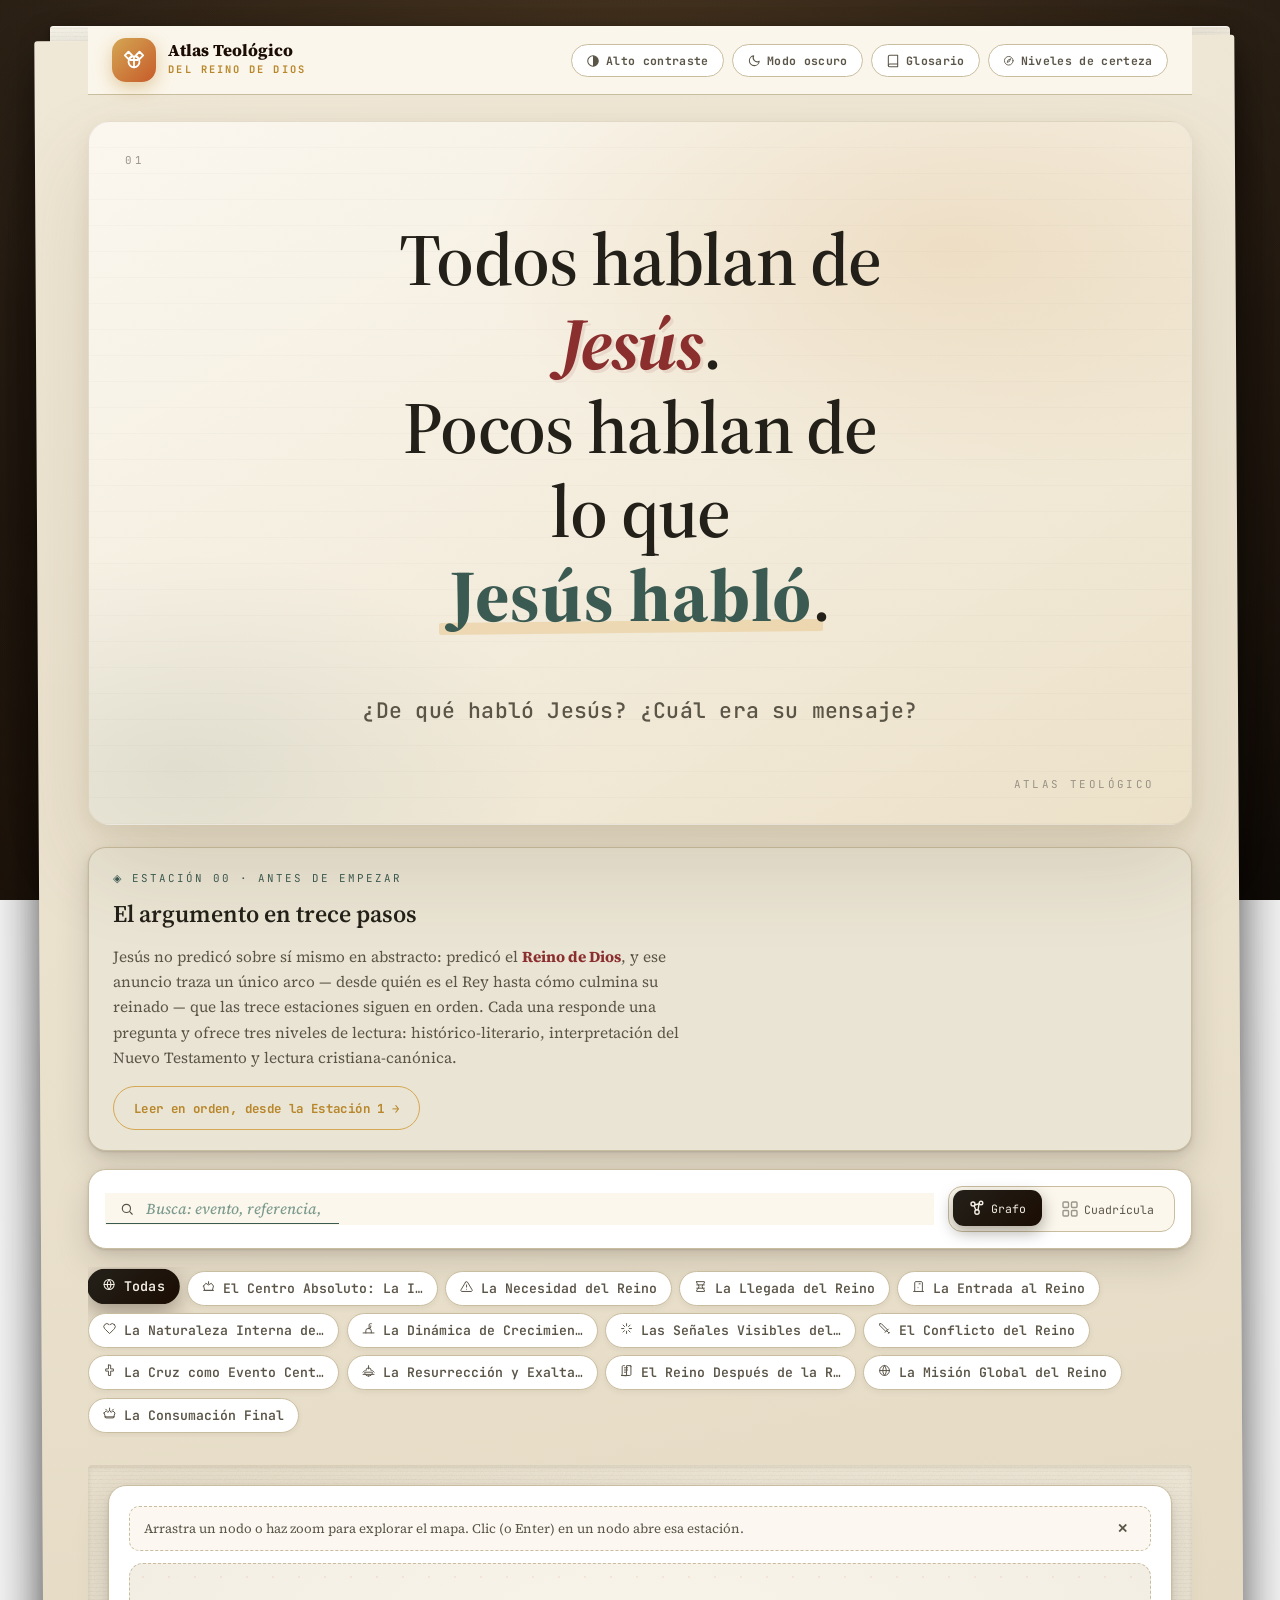
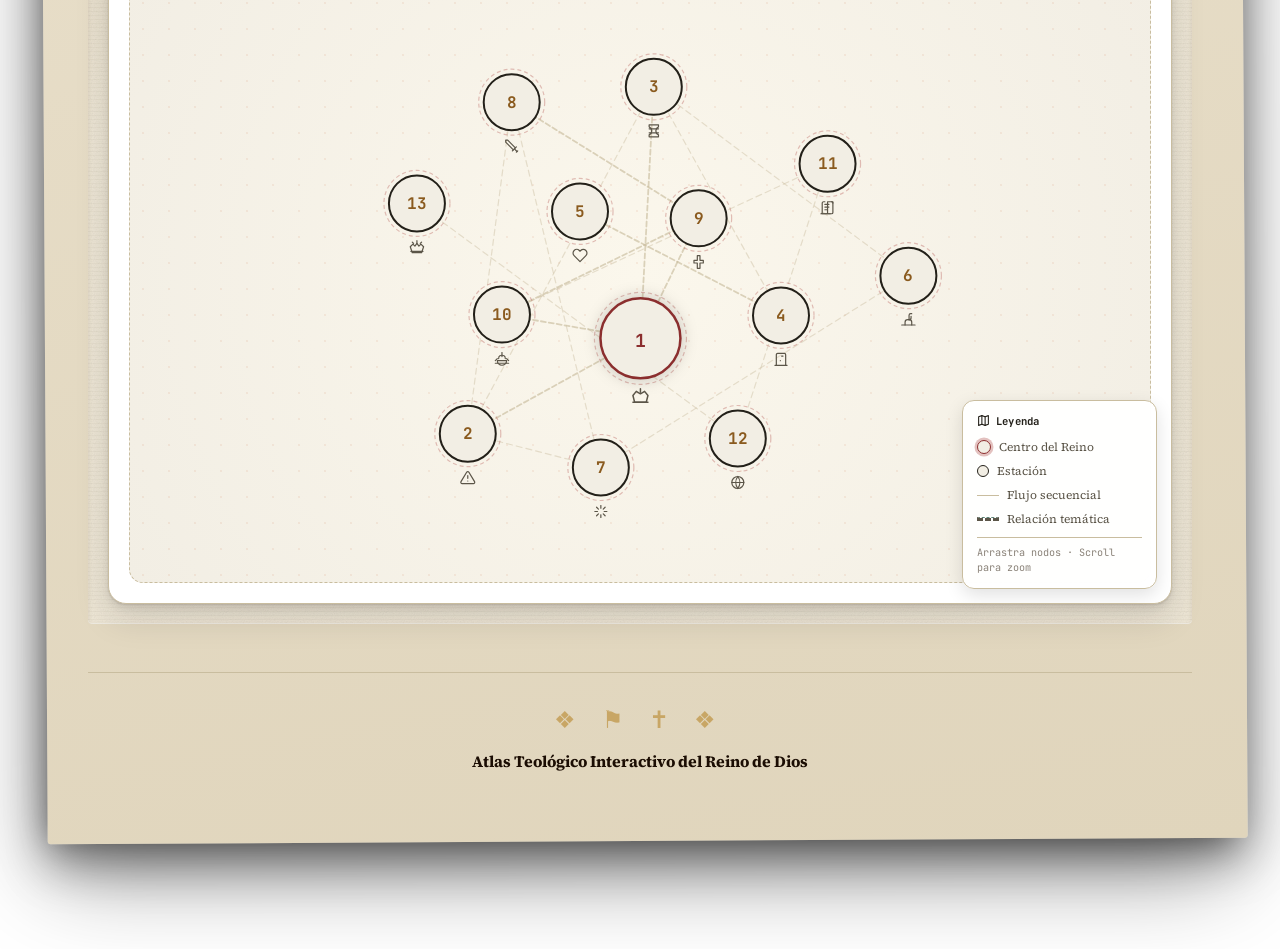
==== commit 2c915079: "Arreglos P0, 40 mejoras multidisciplinarias y pestaña Resumen - P0: sincroniza buscador con el grafo" ====
--- a/index.html
+++ b/index.html
@@ -35,7 +35,7 @@
     />
 
     <!-- D3.js v7 — fuerza + SVG (CDN) -->
-    <script src="https://d3js.org/d3.v7.min.js" defer></script>
+    <script src="vendor/d3.v7.min.js" defer></script>
 
     <link rel="stylesheet" href="style.css" />
   </head>
@@ -56,6 +56,24 @@
           </div>
 
           <div class="header-tools">
+            <button
+              class="display-toggle-btn"
+              id="highContrastToggle"
+              type="button"
+              aria-pressed="false"
+            >
+              <svg width="14" height="14" viewBox="0 0 24 24" fill="none" stroke="currentColor" stroke-width="1.8" stroke-linecap="round" stroke-linejoin="round" aria-hidden="true"><circle cx="12" cy="12" r="9"/><path d="M12 3a9 9 0 0 1 0 18z" fill="currentColor" stroke="none"/></svg>
+              <span>Alto contraste</span>
+            </button>
+            <button
+              class="display-toggle-btn"
+              id="darkModeToggle"
+              type="button"
+              aria-pressed="false"
+            >
+              <svg width="14" height="14" viewBox="0 0 24 24" fill="none" stroke="currentColor" stroke-width="1.8" stroke-linecap="round" stroke-linejoin="round" aria-hidden="true"><path d="M21 12.5A8.5 8.5 0 1 1 11.5 3a7 7 0 0 0 9.5 9.5z"/></svg>
+              <span>Modo oscuro</span>
+            </button>
             <div class="epi-legend-wrap">
               <button
                 class="glossary-btn"
@@ -122,6 +140,9 @@
           <p class="map-arg-lede">
             Jesús no predicó sobre sí mismo en abstracto: predicó el <strong>Reino de Dios</strong>, y ese anuncio traza un único arco — desde quién es el Rey hasta cómo culmina su reinado — que las trece estaciones siguen en orden. Cada una responde una pregunta y ofrece tres niveles de lectura: histórico-literario, interpretación del Nuevo Testamento y lectura cristiana-canónica.
           </p>
+          <button class="read-in-order-btn" id="readInOrderBtn" type="button">
+            Leer en orden, desde la Estación 1 →
+          </button>
         </div>
       </section>
 
@@ -218,6 +239,10 @@
           role="tabpanel"
           aria-label="Mapa de estaciones"
         >
+          <div class="graph-onboard-hint" id="graphOnboardHint">
+            <span>Arrastra un nodo o haz zoom para explorar el mapa. Clic (o Enter) en un nodo abre esa estación.</span>
+            <button type="button" id="graphOnboardHintClose" aria-label="Cerrar aviso">✕</button>
+          </div>
           <div class="graph-viewport" id="graphViewport">
             <div class="graph-surface" id="graphSurface"></div>
           </div>
@@ -265,6 +290,16 @@
           aria-label="Cuadrícula de estaciones"
         ></section>
       </main>
+
+      <button
+        class="back-to-top-btn"
+        id="backToTopBtn"
+        type="button"
+        hidden
+        aria-label="Volver arriba"
+      >
+        <svg width="18" height="18" viewBox="0 0 24 24" fill="none" stroke="currentColor" stroke-width="2.2" stroke-linecap="round" stroke-linejoin="round" aria-hidden="true"><path d="M12 19V5"/><path d="M5 12l7-7 7 7"/></svg>
+      </button>
 
       <!-- ════════════ VISTA DE DETALLE v4.0 ════════════ -->
       <section class="page-view" id="pageView" aria-label="Detalle de estación">
@@ -282,12 +317,22 @@
             <button id="pagePrevBtn" type="button">← Anterior</button>
             <button id="pageNextBtn" type="button">Siguiente →</button>
           </div>
+          <button
+            class="display-toggle-btn"
+            id="readingModeToggle"
+            type="button"
+            aria-pressed="false"
+            title="Oculta la barra de herramientas para leer sin distracciones"
+          >
+            <svg width="14" height="14" viewBox="0 0 24 24" fill="none" stroke="currentColor" stroke-width="1.8" stroke-linecap="round" stroke-linejoin="round" aria-hidden="true"><path d="M4 19.5A2.5 2.5 0 0 1 6.5 17H20"/><path d="M6.5 2H20v20H6.5A2.5 2.5 0 0 1 4 19.5v-15A2.5 2.5 0 0 1 6.5 2z"/></svg>
+            <span>Modo lectura</span>
+          </button>
         </nav>
 
         <!-- Encabezado premium -->
         <div class="page-header" id="pageHeader">
           <div class="page-eyebrow">◈ ESTACIÓN TEOLÓGICA</div>
-          <h2 class="page-title" id="pageTitle"></h2>
+          <h2 class="page-title" id="pageTitle" tabindex="-1"></h2>
           <div class="page-question" id="pageQuestion"></div>
         </div>
 
@@ -298,6 +343,19 @@
           aria-label="Secciones de la estación"
         >
           <button
+            class="detail-tab"
+            role="tab"
+            aria-selected="false"
+            aria-controls="tabResumen"
+            id="tabBtnResumen"
+            data-tab="resumen"
+            type="button"
+          >
+            <span class="tab-marker"></span>
+            <svg width="15" height="15" viewBox="0 0 24 24" fill="none" stroke="currentColor" stroke-width="1.8" stroke-linecap="round" stroke-linejoin="round" aria-hidden="true"><path d="M9 12h6"/><path d="M9 16h6"/><path d="M4 4h16v16H4z"/></svg>
+            Resumen
+          </button>
+          <button
             class="detail-tab active"
             role="tab"
             aria-selected="true"
@@ -340,6 +398,16 @@
 
         <!-- Paneles -->
         <div class="detail-panels" id="detailPanels">
+          <article
+            class="detail-panel"
+            id="tabResumen"
+            role="tabpanel"
+            aria-labelledby="tabBtnResumen"
+            data-tab="resumen"
+          >
+            <div id="resumenContent"></div>
+          </article>
+
           <article
             class="detail-panel active"
             id="tabSynthesis"
--- a/style.css
+++ b/style.css
@@ -899,6 +899,28 @@
   font-size: .96em; line-height: 1.65; color: var(--tinta-dim); margin: 0;
 }
 .map-arg-lede strong { color: var(--sello); font-weight: 700; }
+.read-in-order-btn {
+  display: inline-flex;
+  align-items: center;
+  margin-top: 16px;
+  font-family: var(--font-mono);
+  font-size: .78em;
+  font-weight: 700;
+  letter-spacing: .03em;
+  padding: 11px 20px;
+  min-height: 44px;
+  border-radius: 100px;
+  border: 1.5px solid var(--gold);
+  background: transparent;
+  color: var(--gold-deep);
+  cursor: pointer;
+  transition: all 0.2s var(--ease-out);
+}
+.read-in-order-btn:hover,
+.read-in-order-btn:focus-visible {
+  background: var(--gold);
+  color: var(--tinta-intensa, #1B0D03);
+}
 
 @media (max-width: 860px) {
   .map-arg { padding: 18px 18px 16px; }
@@ -1185,6 +1207,9 @@
   color: var(--tinta-soft);
   font-size: 1.03em;
   margin: 0 0 12px 0;
+  /* ~75 caracteres por línea: por debajo de eso la prosa larga fatiga
+     la lectura en pantallas anchas. */
+  max-width: 75ch;
 }
 .syn-block blockquote {
   position: relative;
@@ -1905,6 +1930,10 @@
   repeating-linear-gradient(90deg, rgba(35,32,25,.006) 0px, rgba(35,32,25,.006) 1px, transparent 1px, transparent 24px),
   var(--papel-2);
   cursor: grab; user-select: none; -webkit-user-select: none;
+  /* El drag/zoom del grafo (D3) gestiona el gesto táctil por su cuenta;
+     sin esto, el navegador compite con D3 e intenta hacer scroll/zoom
+     de página a la vez que se arrastra un nodo. */
+  touch-action: none;
 
   background:
     radial-gradient(circle at 50% 50%, var(--papel-lift), var(--papel));
@@ -2054,6 +2083,99 @@
 .glossary-btn[aria-expanded="true"] {
   border-color: var(--gold-deep);
   color: var(--gold-deep);
+}
+
+/* ─── B12/E34/B15: toggles de visualización (contraste, oscuro, lectura) ─── */
+.display-toggle-btn {
+  display: inline-flex;
+  align-items: center;
+  gap: 6px;
+  font-family: var(--font-mono);
+  font-size: .72em;
+  font-weight: 700;
+  letter-spacing: 0.03em;
+  padding: 8px 14px;
+  border-radius: 100px;
+  border: 1.5px solid var(--vitela-line);
+  background: #fff;
+  color: var(--tinta-dim);
+  cursor: pointer;
+  transition: all 0.2s var(--ease-out);
+}
+.display-toggle-btn:hover,
+.display-toggle-btn[aria-pressed="true"] {
+  border-color: var(--gold-deep);
+  color: var(--gold-deep);
+}
+.display-toggle-btn[aria-pressed="true"] {
+  background: rgba(212, 167, 83, 0.14);
+}
+#readingModeToggle {
+  margin-left: auto;
+}
+@media (max-width: 640px) {
+  .display-toggle-btn span { display: none; }
+  .display-toggle-btn { padding: 8px; }
+}
+
+/* Alto contraste: sube el contraste texto/fondo por encima del ya
+   correcto por defecto (12.81:1 medido), para quien necesita más
+   separación aún — grosor de borde y texto más oscuro/plano. */
+html.hc-mode {
+  --tinta-soft: #000;
+  --tinta-dim: #1a1a1a;
+}
+html.hc-mode .syn-block p,
+html.hc-mode .syn-block li {
+  color: #000;
+}
+html.hc-mode .vitela-line,
+html.hc-mode .app-shell,
+html.hc-mode .content-area,
+html.hc-mode .station-card,
+html.hc-mode .theo-cell {
+  border-color: #000 !important;
+}
+html.hc-mode a,
+html.hc-mode .ref-chip {
+  text-decoration: underline;
+}
+
+/* Modo oscuro real: paleta invertida completa, no solo el fondo exterior
+   de mesa. Usa las mismas variables tonales que ya existen (mesa/pliego/
+   pozo) para no introducir un segundo sistema de color. */
+html[data-theme="dark"] {
+  --papel: #1b1712;
+  --papel-2: #22190f;
+  --papel-lift: #241a10;
+  --vitela: #2a2016;
+  --vitela-line: #4a3d2c;
+  --tinta: #ece4d3;
+  --tinta-soft: #d8cdb6;
+  --tinta-dim: #b3a58a;
+}
+html[data-theme="dark"] .app-shell,
+html[data-theme="dark"] .content-area,
+html[data-theme="dark"] .station-card,
+html[data-theme="dark"] .graph-view,
+html[data-theme="dark"] .graph-viewport {
+  background: var(--papel);
+  color: var(--tinta);
+}
+html[data-theme="dark"] .display-toggle-btn,
+html[data-theme="dark"] .glossary-btn,
+html[data-theme="dark"] .epi-legend-btn {
+  background: var(--papel-2);
+  color: var(--tinta-dim);
+}
+
+/* Modo lectura: dentro del detalle de estación (el resto de la app ya
+   queda oculta ahí por .hidden-by-page). Reduce el "chrome" propio de la
+   vista de detalle — eyebrow y navegación prev/anterior — dejando visible
+   el botón de volver, para que nunca se pierda la salida. */
+body.reading-mode .page-eyebrow,
+body.reading-mode .nav-btns {
+  display: none;
 }
 .epi-legend {
   position: absolute;
@@ -2179,6 +2301,19 @@
     scroll-snap-align: start;
     min-height: 44px;
     padding: 10px 14px;
+  }
+
+  /* G1: la toolbar queda pegada bajo la cabecera al hacer scroll, en vez
+     de desaparecer del todo — el buscador y el toggle de vista siguen a
+     mano sin tener que volver arriba. --header-h la fija app.js con la
+     altura real medida (initCinematicScroll). */
+  .toolbar {
+    position: sticky;
+    top: var(--header-h, 64px);
+    z-index: 40;
+  }
+  .toolbar.is-compact {
+    padding: 8px 14px;
   }
 
   .graph-view { padding: 12px; border-radius: 16px; }
@@ -2257,9 +2392,16 @@
   .brand-title { font-size: .95em; }
   .version-badge { display: none; }
   .sc-title { font-size: 1.08em; }
-  .epi-legend-btn { padding: 8px; }
+  .epi-legend-btn,
+  .glossary-btn {
+    padding: 8px;
+    min-height: 44px;
+    min-width: 44px;
+    justify-content: center;
+  }
   .epi-legend-btn-label { display: none; }
   .epi-legend { width: calc(100vw - 32px); }
+  .display-toggle-btn { min-height: 44px; min-width: 44px; justify-content: center; }
 }
 
 /* ---------- SAFE AREA MÓVIL (Android/iOS) ---------- */
@@ -2633,6 +2775,172 @@
   font-style: normal;
   font-weight: 800;
   color: var(--gold-deep);
+}
+.station-transition.is-clickable {
+  cursor: pointer;
+  border-radius: 10px;
+  transition: background 0.2s var(--ease-out);
+}
+.station-transition.is-clickable:hover,
+.station-transition.is-clickable:focus-visible {
+  background: rgba(212, 167, 83, 0.08);
+}
+
+/* D24: término enlazado in-line al glosario */
+.gloss-link {
+  cursor: pointer;
+  border-bottom: 1.5px dotted var(--glosa, #3B5B52);
+  color: inherit;
+}
+.gloss-link:hover,
+.gloss-link:focus-visible {
+  border-bottom-style: solid;
+  color: var(--glosa, #3B5B52);
+}
+/* Pestaña Resumen — armazón estructural, contenido pendiente (Agente 2) */
+.resumen-empty {
+  padding: 24px;
+  border: 1.5px dashed var(--vitela-line);
+  border-radius: var(--radius-md);
+  color: var(--tinta-dim);
+  font-style: italic;
+  text-align: center;
+}
+.resumen-linea {
+  font-size: 1.25em;
+  font-weight: 600;
+  line-height: 1.5;
+  color: var(--tinta);
+  margin: 0 0 24px;
+  padding-bottom: 18px;
+  border-bottom: 1px solid var(--vitela-line);
+}
+.resumen-audiencia,
+.resumen-preguntas {
+  margin-bottom: 22px;
+}
+.resumen-audiencia h4,
+.resumen-preguntas h4 {
+  font-family: var(--font-mono);
+  font-size: .8em;
+  letter-spacing: .04em;
+  color: var(--gold-deep);
+  margin: 0 0 8px;
+}
+.resumen-preguntas ul {
+  margin: 0;
+  padding-left: 20px;
+}
+.resumen-preguntas li {
+  margin-bottom: 8px;
+  line-height: 1.6;
+  color: var(--tinta-soft);
+}
+.resumen-citable {
+  margin: 20px 0 0;
+  padding: 16px 20px;
+  border-left: 4px solid var(--gold);
+  background: rgba(212, 167, 83, 0.08);
+  font-style: italic;
+  font-size: 1.08em;
+  color: var(--tinta);
+}
+
+/* A7: el bloque de síntesis final (data.js, estación 13) ya conecta las
+   13 estaciones en el contenido — esto solo le da prominencia visual
+   propia, para que se lea como el cierre del Atlas y no como el final
+   de "una estación más". Ningún texto nuevo, solo presentación. */
+.atlas-closing {
+  margin-top: 36px;
+  padding: 32px 28px 28px;
+  border-radius: var(--radius-xl);
+  border: 2px solid var(--gold);
+  background:
+    radial-gradient(circle at 50% 0%, rgba(212,167,83,.10), transparent 60%),
+    var(--papel-lift, #fff);
+  box-shadow: 0 4px 24px rgba(27,13,3,.10);
+  position: relative;
+}
+.atlas-closing::before {
+  content: "◈ CIERRE DEL ATLAS";
+  position: absolute;
+  top: -13px; left: 28px;
+  font-family: var(--font-mono);
+  font-size: .68em;
+  font-weight: 700;
+  letter-spacing: .12em;
+  color: var(--gold-deep);
+  background: var(--papel, #F2EEE4);
+  padding: 2px 10px;
+}
+.atlas-closing h3 {
+  font-size: 1.55em;
+  margin-top: 4px !important;
+}
+
+/* G2: volver arriba — flotante, solo visible en móvil (en escritorio el
+   detalle de estación no suele requerir tanto scroll y ya hay pageNav
+   sticky con el botón "Volver al atlas"). */
+.back-to-top-btn {
+  display: none;
+}
+@media (max-width: 640px) {
+  .back-to-top-btn {
+    display: flex;
+    align-items: center;
+    justify-content: center;
+    position: fixed;
+    right: 16px;
+    bottom: calc(20px + env(safe-area-inset-bottom));
+    width: 48px;
+    height: 48px;
+    border-radius: 50%;
+    border: 1.5px solid var(--gold);
+    background: var(--tinta);
+    color: var(--papel);
+    box-shadow: 0 6px 18px rgba(27,13,3,.28);
+    z-index: 45;
+    cursor: pointer;
+  }
+  .back-to-top-btn[hidden] { display: none; }
+}
+
+/* E33: pista de que el grafo es interactivo, descartable */
+.graph-onboard-hint {
+  display: flex;
+  align-items: center;
+  justify-content: space-between;
+  gap: 12px;
+  margin-bottom: 12px;
+  padding: 10px 14px;
+  border-radius: 10px;
+  border: 1px dashed var(--vitela-line);
+  background: rgba(212, 167, 83, 0.08);
+  color: var(--tinta-dim);
+  font-size: .82em;
+  line-height: 1.4;
+}
+.graph-onboard-hint[hidden] { display: none; }
+.graph-onboard-hint button {
+  flex-shrink: 0;
+  border: none;
+  background: transparent;
+  color: var(--tinta-dim);
+  cursor: pointer;
+  font-weight: 700;
+  padding: 4px 8px;
+}
+.graph-onboard-hint button:hover,
+.graph-onboard-hint button:focus-visible {
+  color: var(--sello);
+}
+
+.glossary-item.gloss-flash {
+  animation: gloss-flash-anim 1.2s ease-out;
+}
+@keyframes gloss-flash-anim {
+  0% { background: rgba(212, 167, 83, 0.35); }
+  100% { background: transparent; }
 }
 .station-transition strong {
   color: var(--tinta);
@@ -2918,6 +3226,29 @@
 }
 
 /* ── Station-card hover lift premium ── */
+/* C18/E31: marca de progreso de lectura — no compite con el color de
+   estación (border-left) porque va en la esquina opuesta. */
+.station-card.is-visited::after {
+  content: "✓ visitada";
+  position: absolute;
+  top: 14px; right: 14px;
+  font-family: var(--font-mono);
+  font-size: .62em;
+  font-weight: 700;
+  letter-spacing: .04em;
+  color: var(--glosa);
+  background: rgba(59, 91, 82, 0.1);
+  border: 1px solid var(--glosa-soft);
+  border-radius: 100px;
+  padding: 3px 9px;
+  z-index: 2;
+}
+.graph-node.is-visited .graph-node-ring {
+  stroke: var(--glosa, #3B5B52);
+  stroke-width: 2.5px;
+  stroke-dasharray: none;
+}
+
 .station-card {
   position: relative;
   display: flex; flex-direction: column; gap: 10px;
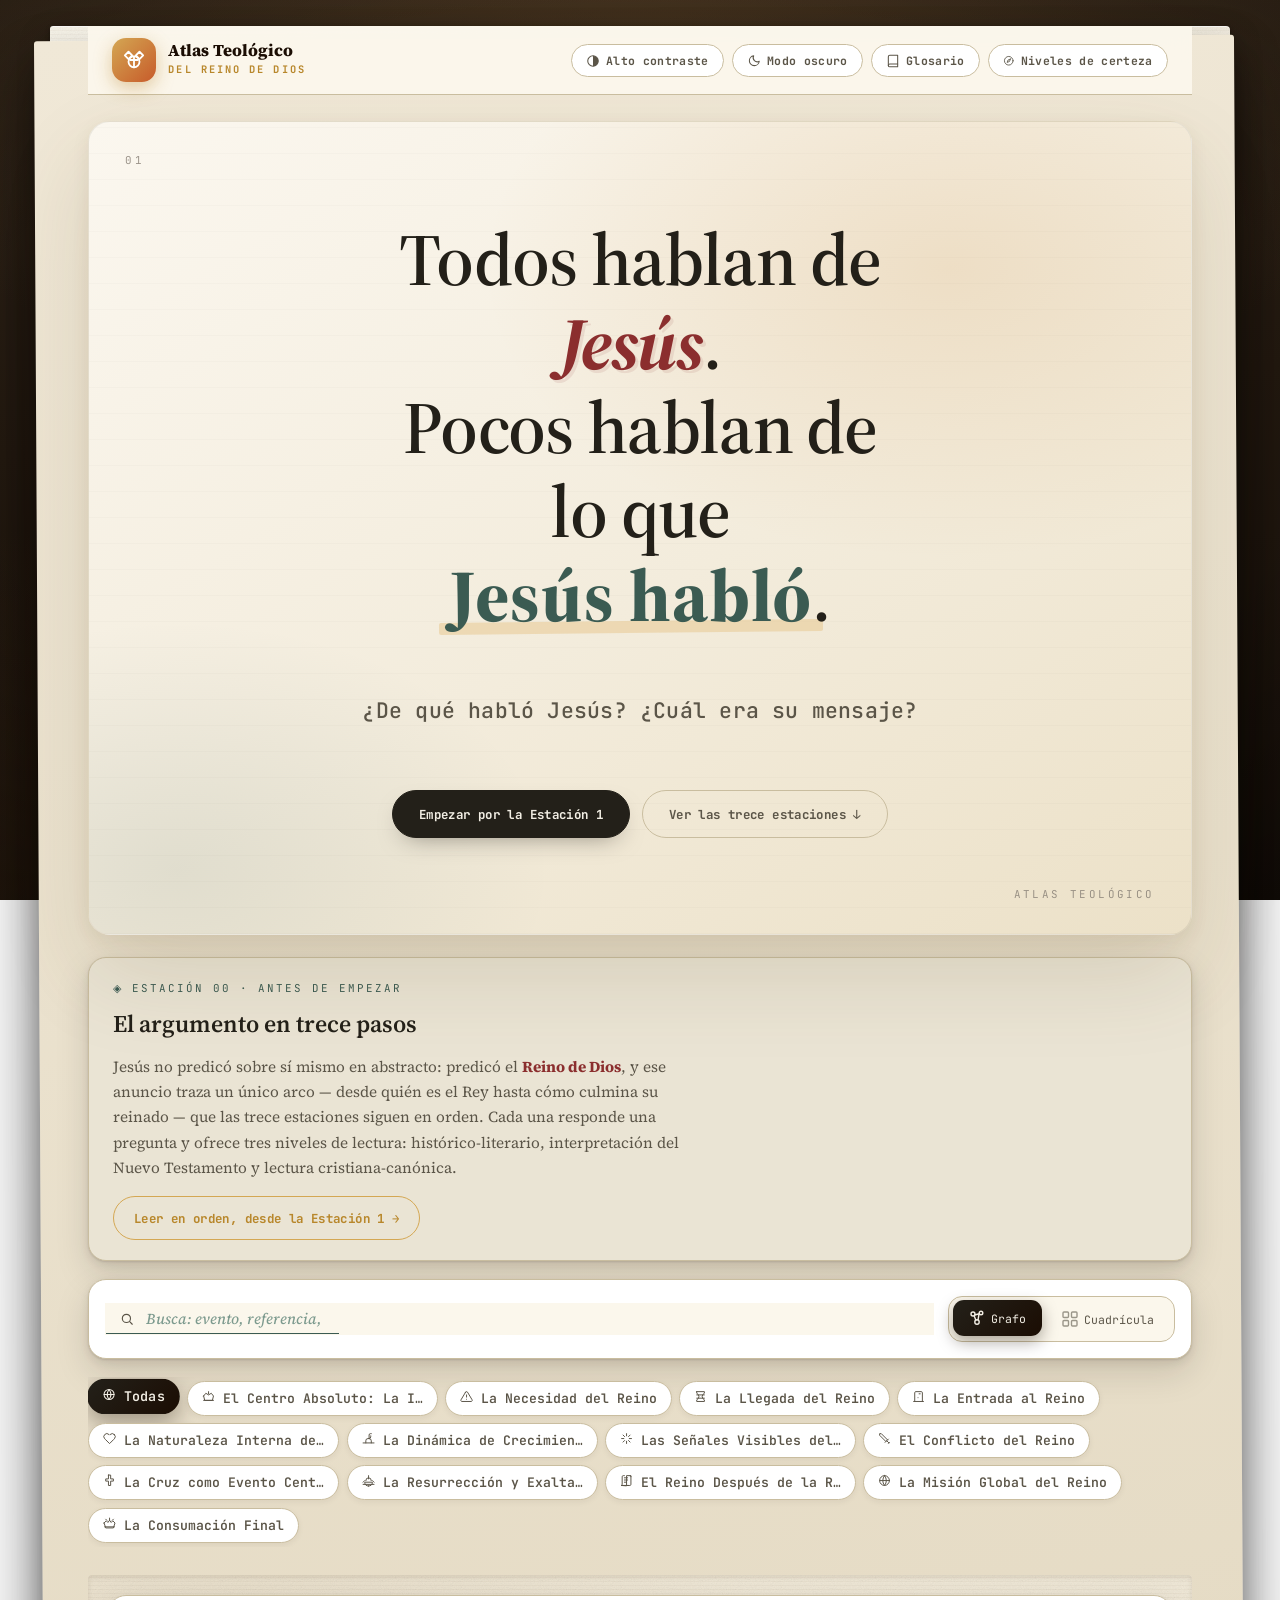
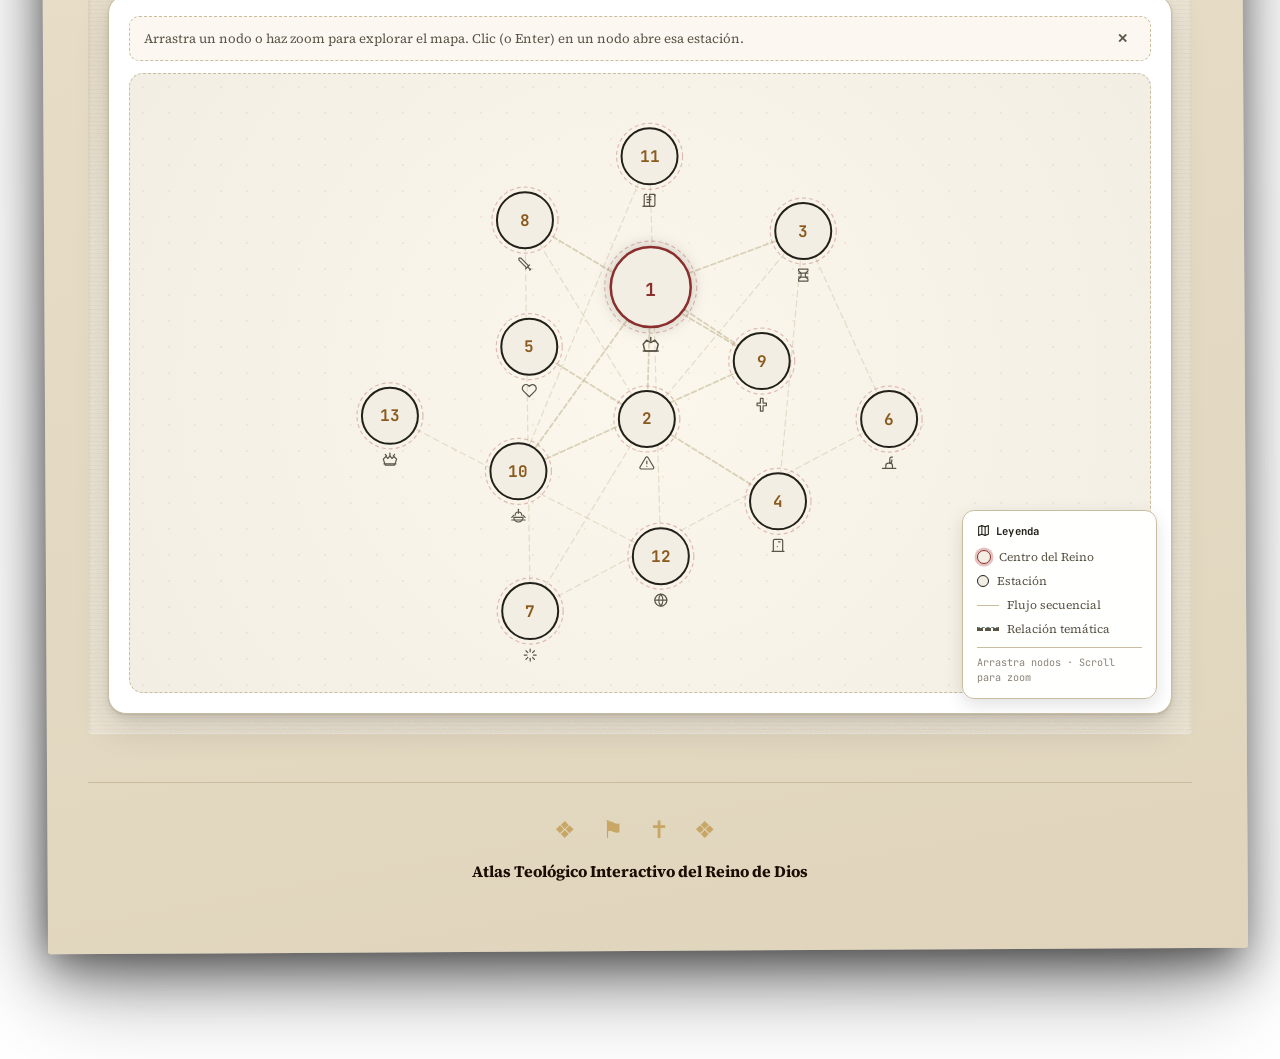
==== commit a1cc7710: "Porta la portada de dos CTA y el rail de 13 segmentos del canvas v2 De la auditoría del canvas de Cl" ====
--- a/index.html
+++ b/index.html
@@ -129,6 +129,15 @@
           <p class="hero-line-2">
             ¿De qué habló Jesús? <span class="hero-line-2-break">¿Cuál era su mensaje?</span>
           </p>
+
+          <div class="hero-cta-row">
+            <button type="button" class="hero-cta-primary" id="heroStartBtn">
+              Empezar por la Estación 1
+            </button>
+            <button type="button" class="hero-cta-secondary" id="heroExploreBtn">
+              Ver las trece estaciones ↓
+            </button>
+          </div>
         </div>
       </section>
 
@@ -329,6 +338,14 @@
           </button>
         </nav>
 
+        <!-- Rail de 13 segmentos: posición + progreso real (getVisitedStations) + navegación -->
+        <div
+          class="station-rail"
+          id="stationRail"
+          role="tablist"
+          aria-label="Progreso por las trece estaciones"
+        ></div>
+
         <!-- Encabezado premium -->
         <div class="page-header" id="pageHeader">
           <div class="page-eyebrow">◈ ESTACIÓN TEOLÓGICA</div>
--- a/style.css
+++ b/style.css
@@ -836,6 +836,55 @@
 }
 .intro:hover .hero-line-2 { color: var(--tinta); letter-spacing: .02em; }
 .hero-line-2-break { display: inline-block; }
+
+/* ---- CTA del héroe: conversión directa, sin exigir que el visitante
+   entienda el grafo/matriz antes de poder leer algo ---- */
+.hero-cta-row {
+  display: flex;
+  flex-wrap: wrap;
+  justify-content: center;
+  gap: 12px;
+  margin-top: 6px;
+  animation: slide-up var(--dur-slow) var(--ease-out) 260ms both;
+}
+.hero-cta-primary,
+.hero-cta-secondary {
+  font-family: var(--font-mono);
+  font-size: .78em;
+  font-weight: 700;
+  letter-spacing: .03em;
+  padding: 14px 26px;
+  min-height: 48px;
+  border-radius: 100px;
+  cursor: pointer;
+  transition: all .25s var(--ease-out);
+}
+.hero-cta-primary {
+  border: 1.5px solid var(--tinta);
+  background: var(--tinta);
+  color: var(--papel);
+  box-shadow: 0 10px 24px -12px rgba(35,32,25,.5);
+}
+.hero-cta-primary:hover {
+  background: var(--sello);
+  border-color: var(--sello);
+  transform: translateY(-2px);
+  box-shadow: 0 16px 32px -14px rgba(139,46,46,.5);
+}
+.hero-cta-secondary {
+  border: 1.5px solid var(--vitela-line);
+  background: transparent;
+  color: var(--tinta-dim);
+}
+.hero-cta-secondary:hover {
+  border-color: var(--tinta);
+  color: var(--tinta);
+  transform: translateY(-2px);
+}
+@media (prefers-reduced-motion: reduce) {
+  .hero-cta-row { animation: none; }
+  .hero-cta-primary:hover, .hero-cta-secondary:hover { transform: none; }
+}
 
 @media (prefers-reduced-motion: reduce) {
   .intro::before { animation: none; }
@@ -2738,6 +2787,54 @@
 }
 .page-nav.is-scrolled {
   box-shadow: 0 14px 34px rgba(27,13,3,0.25);
+}
+
+/* ── Rail de 13 segmentos: posición + progreso real + navegación,
+   en una franja de 44px. El color de cada segmento es el de su propia
+   estación (mismo dato que usan ya la tarjeta y el nodo del grafo). ── */
+.station-rail {
+  display: flex;
+  align-items: stretch;
+  gap: 3px;
+  padding: 10px 22px 4px;
+  background: var(--papel-2);
+  border-bottom: 1px solid var(--vitela-line);
+}
+.rail-seg {
+  flex: 1 1 0;
+  min-width: 14px;
+  height: 44px;
+  display: flex;
+  align-items: center;
+  justify-content: center;
+  padding: 0 2px;
+  border: 0;
+  background: transparent;
+  cursor: pointer;
+  transition: flex .5s var(--ease-out);
+}
+.rail-seg.is-current { flex: 2.6 1 0; }
+.rail-seg-bar {
+  display: block;
+  width: 100%;
+  height: 2px;
+  border-radius: 100px;
+  background: var(--vitela-line);
+  transition: height .3s var(--ease-out), background .3s var(--ease-out), box-shadow .3s var(--ease-out);
+}
+.rail-seg.is-visited .rail-seg-bar { height: 3px; }
+.rail-seg.is-current .rail-seg-bar {
+  height: 7px;
+  box-shadow: 0 0 10px -2px currentColor;
+}
+.rail-seg:hover .rail-seg-bar { height: 6px; }
+.rail-seg.is-current:hover .rail-seg-bar { height: 7px; }
+@media (max-width: 640px) {
+  .station-rail { padding: 8px 14px 4px; gap: 2px; }
+  .rail-seg { min-width: 8px; }
+}
+@media (prefers-reduced-motion: reduce) {
+  .rail-seg, .rail-seg-bar { transition: none; }
 }
 
 /* ── Section dividers editorial ── */
